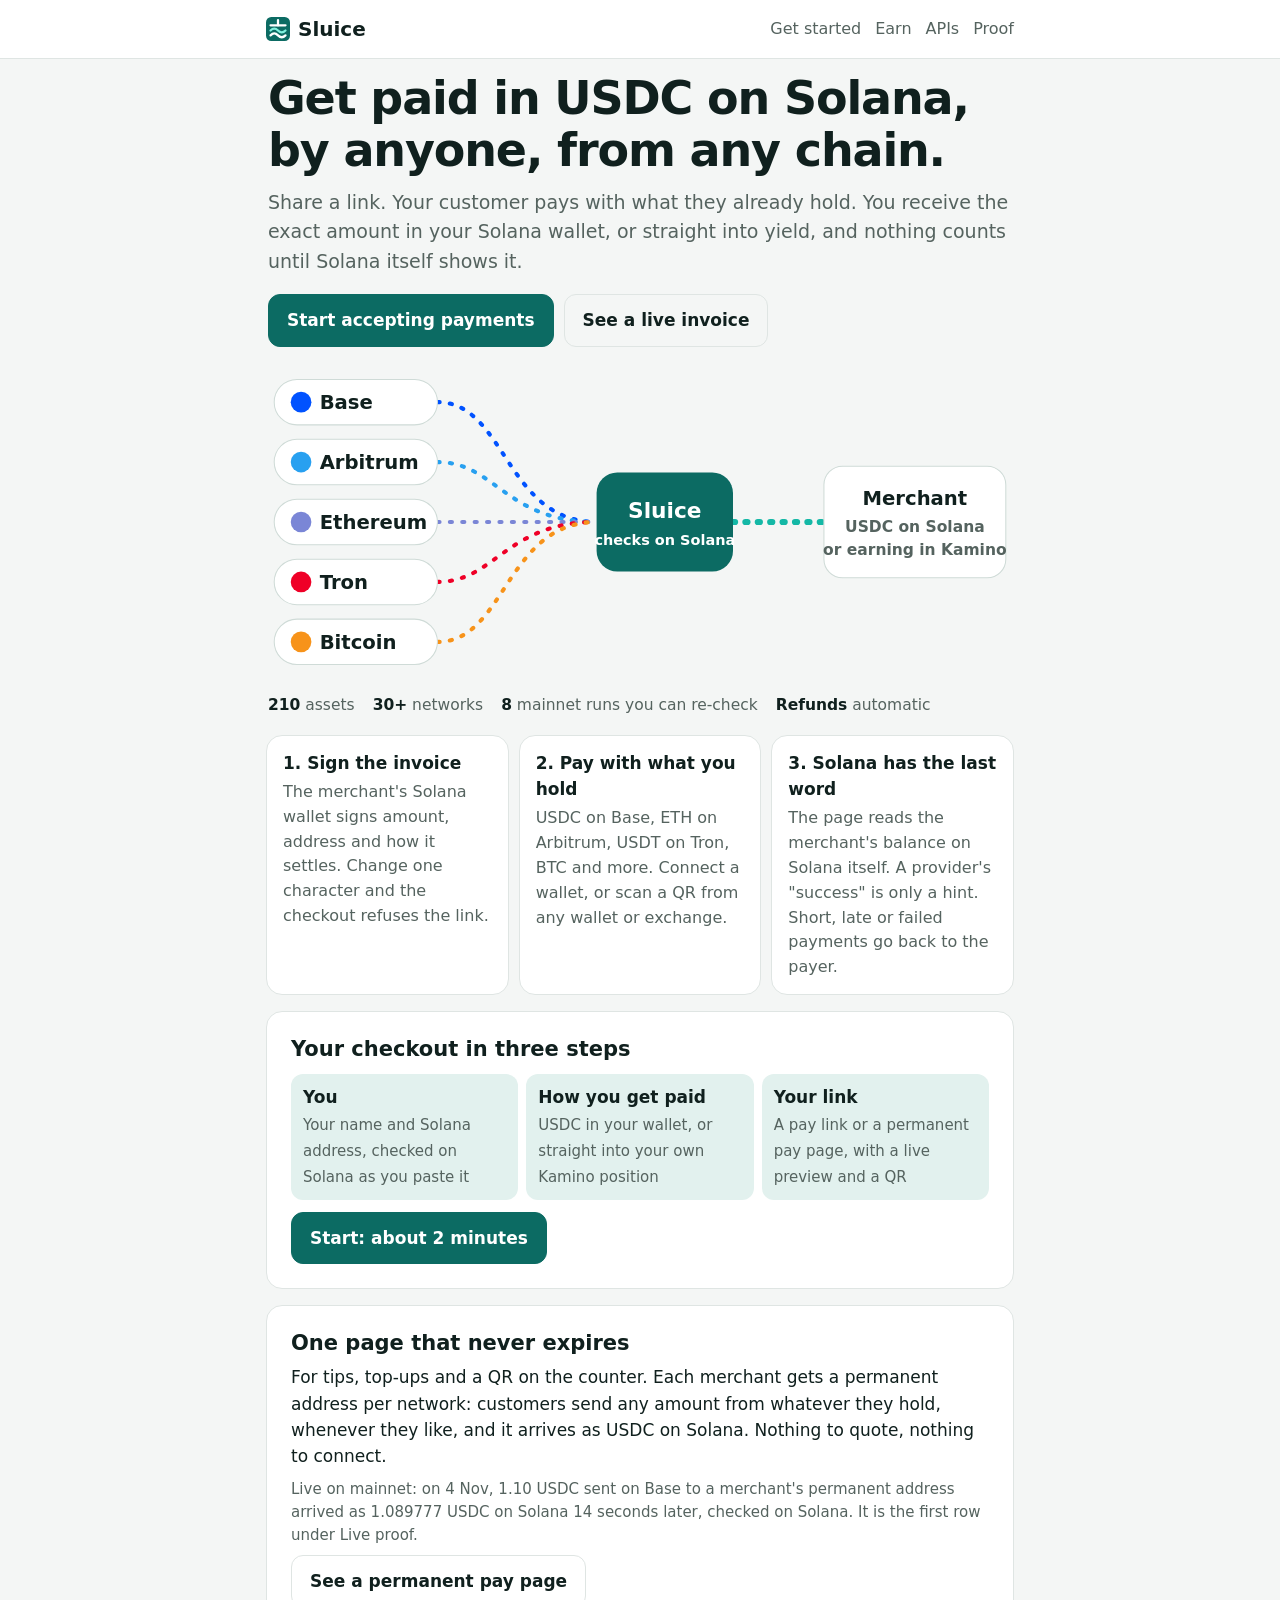
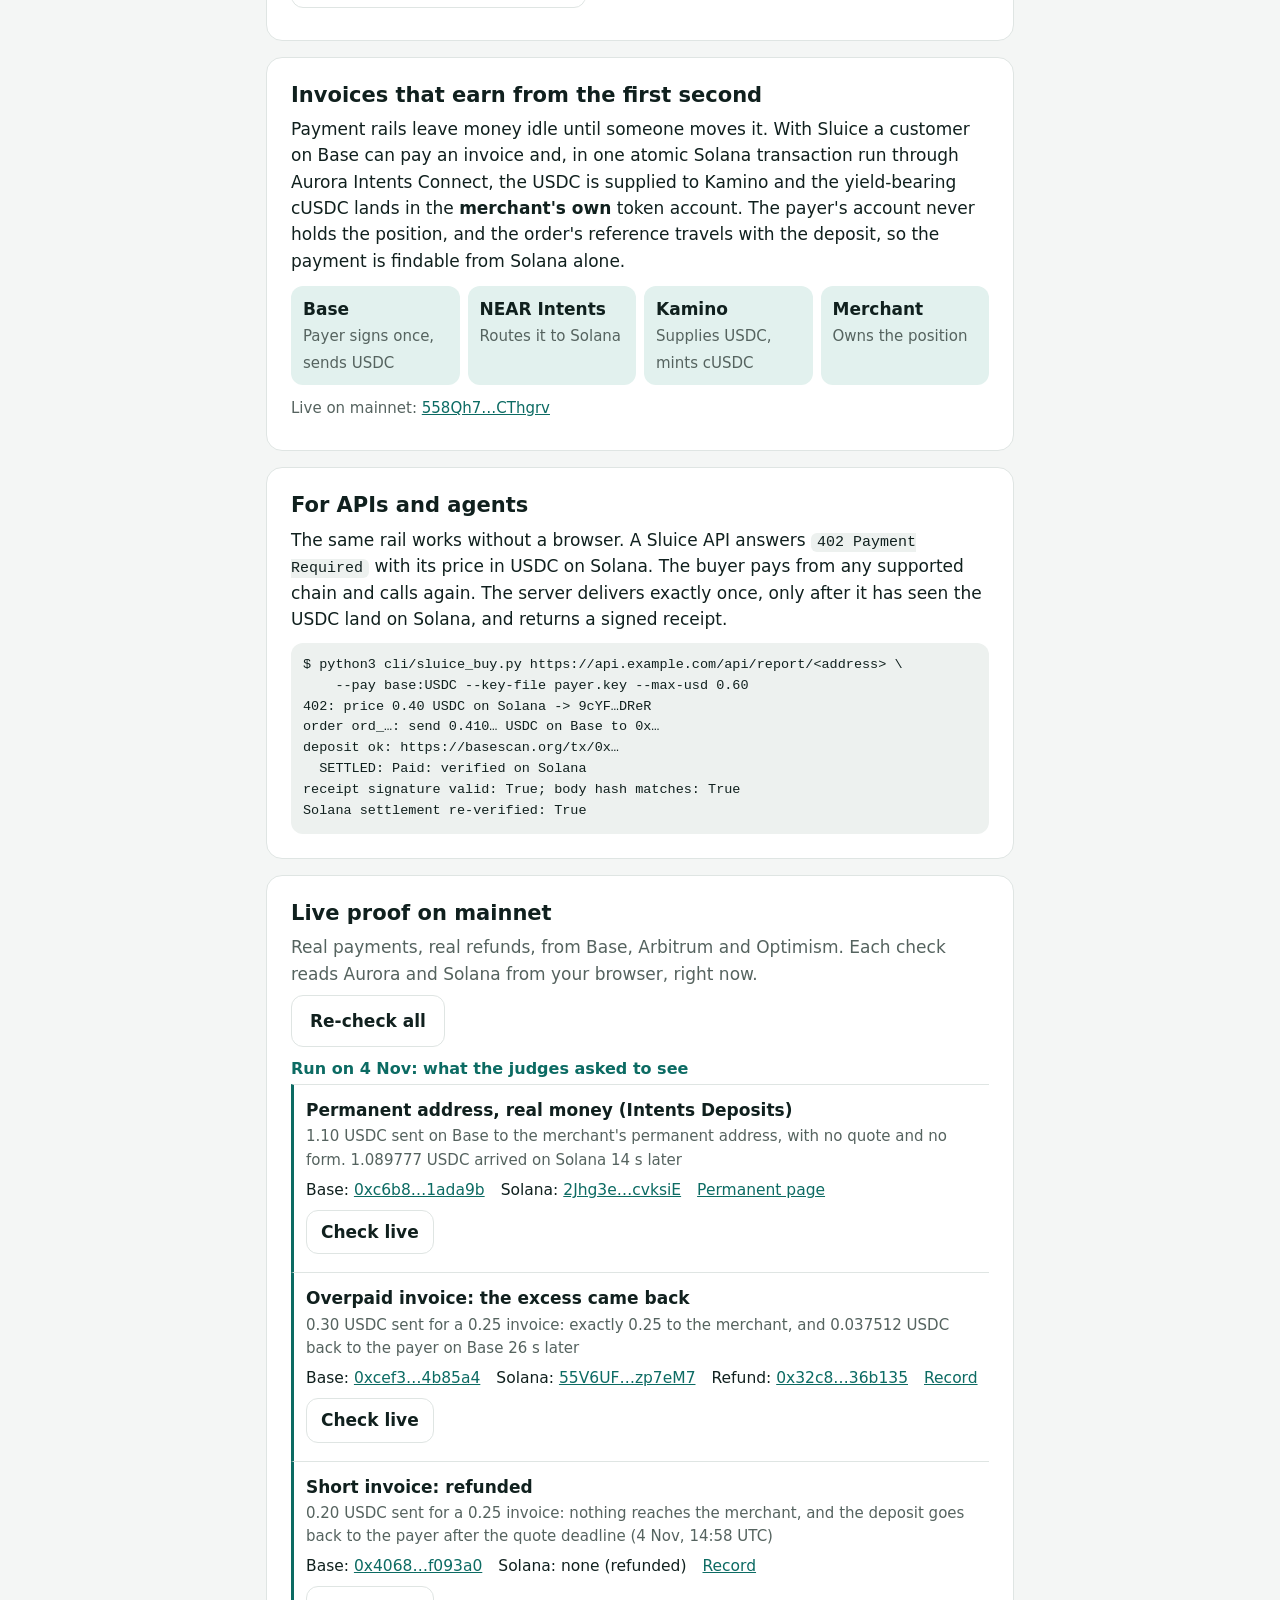
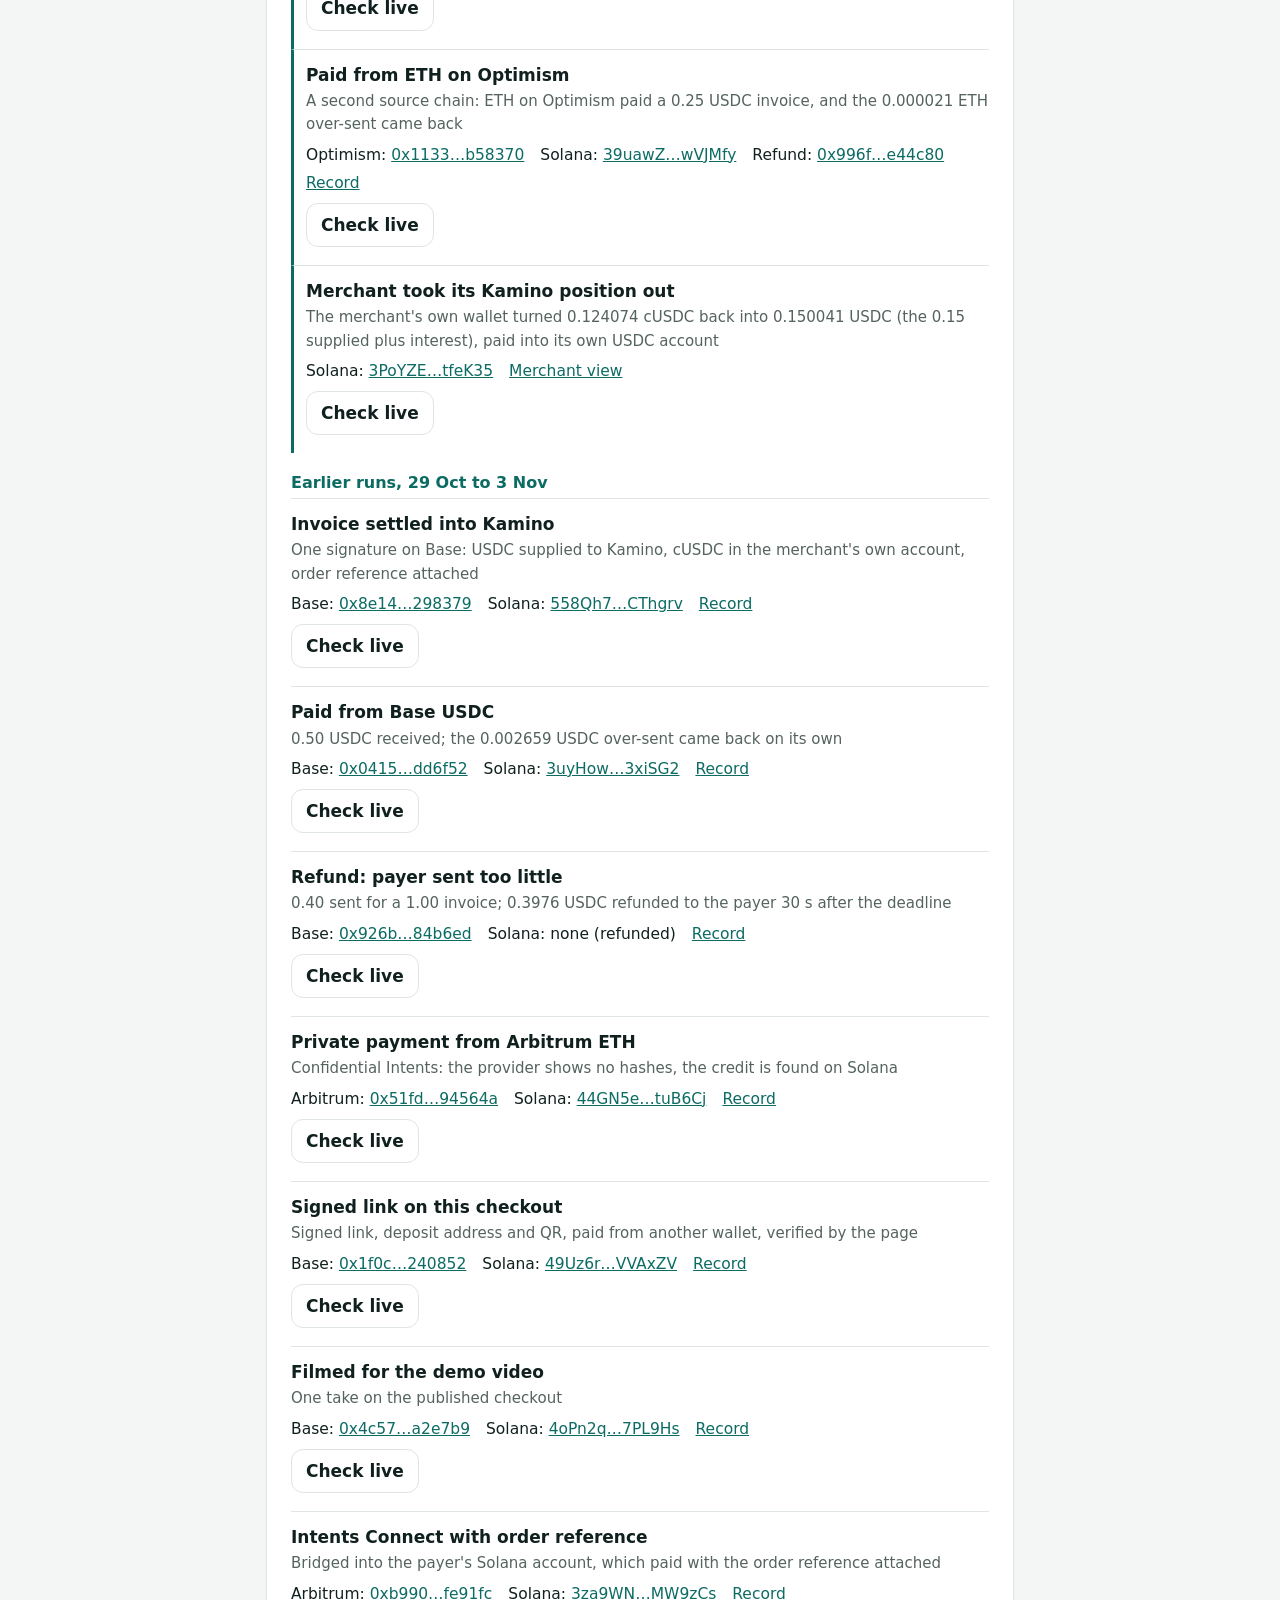
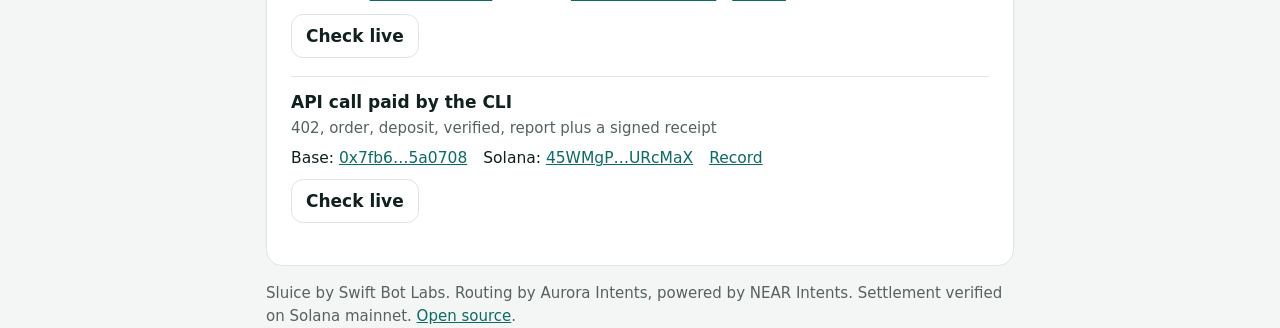
==== docs/index.html @ 204a019b "Live proofs from 4 Nov: permanent address, refunds, Optimism, redemption A real payment to a permane" ====
<!doctype html>
<html lang="en">
<head>
<meta charset="utf-8">
<meta name="viewport" content="width=device-width, initial-scale=1, viewport-fit=cover">
<meta http-equiv="Content-Security-Policy" content="default-src 'self'; script-src 'self'; style-src 'self'; img-src 'self' data:; connect-src 'self' https://intents-api.aurora.dev https://intents-connect-api.aurora.dev https://1click.chaindefuser.com https://solana-rpc.web.helium.io https://solana-mainnet.gateway.tatum.io https://solana.leorpc.com https://public.rpc.solanavibestation.com; base-uri 'none'; form-action 'none'">
<meta name="referrer" content="no-referrer">
<meta name="theme-color" content="#0c6b63">
<title>Sluice Pay</title>
<meta name="description" content="Get paid in USDC on Solana by anyone, from any chain. Settlement verified on Solana, refunds automatic, invoices can settle straight into yield.">
<link rel="icon" href="icon.svg" type="image/svg+xml">
<link rel="stylesheet" href="style.css">
</head>
<body>
<header class="top">
  <div class="wrap row">
    <a class="brand" href="./"><img src="icon.svg" alt="" width="24" height="24">Sluice</a>
    <nav id="nav" aria-label="Sections"><a href="#start">Get started</a><a href="#earn">Earn</a><a href="#agents">APIs</a><a href="#proof">Proof</a></nav>
    <a id="nav-mine" class="navmine hidden" href="#">My payments</a>
  </div>
</header>

<div id="main-banner" class="wrap"><div id="banner" class="banner hidden" role="status"></div></div>
<main class="wrap" id="main">
  <!-- PAY -->
  <section id="pay" class="card hidden" aria-live="polite">
    <div class="invoice">
      <div class="muted">You are paying</div>
      <div class="amount"><span id="inv-amount">0.00</span> <span class="unit">USDC</span></div>
      <div class="payee"><span class="muted">to</span> <b id="inv-name" class="pn hidden"></b><span id="inv-name-tag" class="nametag hidden">name not verified</span><code id="inv-to" class="addrline"></code></div>
      <div class="ref" id="inv-ref-row">Reference <code id="inv-ref"></code></div>
      <div id="inv-badge" class="badge"></div>
      <div id="inv-earn" class="earnnote hidden">This merchant earns on arrival: your payment goes straight into their Kamino USDC position on Solana.</div>
    </div>

    <div id="step-choose">
      <div id="wallet-box" class="walletbox">
        <div id="wallet-off">
          <button id="btn-wallet-connect" class="primary wide" type="button">Connect wallet</button>
          <div id="wallet-list" class="walletlist hidden" role="group" aria-label="Choose a wallet"></div>
          <p class="muted hint" id="wallet-hint">No address to copy, nothing to type. Or pick an asset below and pay from any wallet or exchange.</p>
          <div id="open-in" class="openin hidden">
            <span class="muted">On your phone? Open this checkout in your wallet:</span>
            <a id="open-mm" rel="noopener">MetaMask</a><a id="open-ph" rel="noopener">Phantom</a><a id="open-cb" rel="noopener">Coinbase</a>
          </div>
        </div>
        <div id="wallet-on" class="hidden">
          <span class="dot" aria-hidden="true"></span><span id="wallet-name"></span> <code id="wallet-addr"></code>
          <button id="btn-wallet-off" class="link" type="button">Disconnect</button>
        </div>
      </div>

      <h2>Pay with</h2>
      <p class="muted hint" id="origin-count">Loading supported assets…</p>
      <div id="origins" class="chips" role="radiogroup" aria-label="Asset to pay with"></div>
      <div id="picked" class="picked hidden"><span>Paying with <b id="picked-name"></b></span><button id="btn-change" class="link" type="button">Change</button></div>
      <button id="btn-more" class="link hidden" type="button" aria-expanded="false"></button>
      <div id="more" class="hidden">
        <label class="field"><span>Search every supported asset</span><input id="asset-search" type="search" placeholder="USDT, Tron, BNB…" autocomplete="off" spellcheck="false"></label>
        <div id="asset-results" class="results" role="radiogroup" aria-label="All supported assets"></div>
      </div>
      <div id="estimate" class="estimate muted"></div>

      <label class="field" id="refund-field">
        <span>Your refund address on <b id="refund-chain">the paying chain</b></span>
        <input id="refund" autocomplete="off" spellcheck="false" placeholder="0x…">
        <small class="muted">If anything goes wrong (too little sent, route failure, expiry) the funds come back here automatically.</small>
        <button id="btn-sol-refund" class="link hidden" type="button">Use my Phantom address</button>
      </label>
      <p id="refund-auto" class="muted hint hidden"></p>
      <label class="toggle" id="private-row"><input type="checkbox" id="confidential"> <span><b>Private payment</b> <span class="muted">· Confidential Intents hides which wallet paid. Private quotes are not public, so this page cannot cross-check them.</span></span></label>
      <div id="quote-error" class="error hidden" role="alert"></div>
      <div class="paybar">
        <button id="btn-quote" class="primary wide" type="button" disabled>Get deposit address</button>
        <p id="pay-why" class="muted hint center"></p>
      </div>
    </div>

    <!-- one-signature rail (Intents Connect) -->
    <div id="step-sign" class="hidden">
      <h2>What you are authorising</h2>
      <p class="muted hint">Decoded from the exact Solana transaction in the signature request, before your wallet opens. It is refused if it does anything else.</p>
      <ul id="sign-facts" class="facts"></ul>
      <p id="sign-state" class="state" role="status"></p>
      <div id="sign-error" class="error hidden" role="alert"></div>
    </div>

    <div id="step-deposit" class="hidden">
      <div class="depgrid">
        <div>
          <div class="kv"><span>Sending from chain</span><b id="d-chain"></b></div>
          <div class="kv"><span>Supported asset</span><span><b id="d-asset"></b> <span class="pill">1 asset supported</span></span></div>
          <div class="kv"><span>Send exactly</span><b id="d-amount" class="big"></b></div>
          <div class="kv" id="d-left-row"><span>Time left</span><b id="d-left"></b></div>
          <div class="kv stack"><span>Deposit address</span></div>
          <div class="addr"><code id="d-address"></code><button id="btn-copy" class="ghost" type="button">Copy</button></div>
          <div id="d-memo-row" class="hidden">
            <div class="kv stack"><span>Memo (required)</span></div>
            <div class="addr"><code id="d-memo"></code><button id="btn-copy-memo" class="ghost" type="button">Copy</button></div>
          </div>
        </div>
        <div class="qrbox">
          <div id="qr" role="img" aria-label="QR code for this payment"></div>
          <div class="muted hint" id="qr-caption"></div>
          <button id="btn-qr-mode" class="link" type="button"></button>
        </div>
      </div>
      <div class="req">
        <b>Transfer requirements</b>
        <p id="d-req"></p>
        <ul id="d-facts"></ul>
      </div>
      <div id="topup" class="topup hidden" role="alert"></div>
      <div class="row gap">
        <button id="btn-wallet" class="primary hidden" type="button">Pay with browser wallet</button>
        <a id="btn-open-app" class="button ghost hidden" rel="noopener">Open in wallet app</a>
        <span class="muted hint" id="wallet-note"></span>
      </div>
      <details><summary>Already sent it from another wallet? Paste the tx hash (optional, speeds up detection)</summary>
        <div class="row gap"><input id="txhash" aria-label="Transaction hash" placeholder="0x…" spellcheck="false"><button id="btn-tx" class="ghost" type="button">Submit</button></div>
      </details>
    </div>

    <ol id="timeline" class="timeline hidden">
      <li data-k="AWAIT"><span id="tl-await">Waiting for your deposit</span> <span class="t" id="countdown"></span></li>
      <li data-k="SEEN">Deposit detected on the source chain</li>
      <li data-k="ROUTE">Routing through NEAR Intents</li>
      <li data-k="SOLANA"><span id="tl-solana">Verified on Solana (merchant balance checked directly)</span></li>
    </ol>
    <div id="result" class="hidden"></div>
  </section>

  <!-- PERMANENT PAY PAGE -->
  <section id="perm" class="card hidden" aria-live="polite">
    <div class="invoice">
      <div class="muted">Pay any amount to</div>
      <div class="payee"><b id="p-name" class="pname hidden"></b><span id="p-name-tag" class="nametag hidden">name not verified</span><code id="p-to" class="addrline"></code></div>
      <div id="p-badge" class="badge warn">Confirm this address with the merchant</div>
      <p class="muted hint">It arrives as USDC on Solana. No wallet to connect, no form, and the address never expires.</p>
    </div>
    <div id="p-pick">
      <h2>What are you sending?</h2>
      <p class="muted hint" id="p-count">Loading supported assets…</p>
      <div id="p-origins" class="chips" role="radiogroup" aria-label="Asset you are sending"></div>
      <div id="p-picked" class="picked hidden"><span>Sending <b id="p-picked-name"></b></span><button id="p-change" class="link" type="button">Change</button></div>
      <button id="p-more" class="link hidden" type="button" aria-expanded="false"></button>
      <div id="p-more-box" class="hidden">
        <label class="field"><span>Search every supported asset</span><input id="p-search" type="search" placeholder="USDT, Tron, BNB…" autocomplete="off" spellcheck="false"></label>
        <div id="p-results" class="results" role="radiogroup" aria-label="All supported assets"></div>
      </div>
    </div>
    <div id="p-panel" class="hidden">
      <div class="depgrid">
        <div>
          <div class="kv"><span>Sending from chain</span><b id="p-chain"></b></div>
          <div class="kv"><span>Asset</span><span><b id="p-asset"></b> <span class="pill" id="p-pill"></span></span></div>
          <div class="kv stack"><span>Permanent deposit address</span></div>
          <div class="addr"><code id="p-address"></code><button id="p-copy" class="ghost" type="button">Copy</button></div>
          <div id="p-memo-row" class="hidden">
            <div class="kv stack"><span>Memo (required)</span></div>
            <div class="addr"><code id="p-memo"></code><button id="p-copy-memo" class="ghost" type="button">Copy</button></div>
          </div>
        </div>
        <div class="qrbox"><div id="p-qr" role="img" aria-label="QR code of the permanent deposit address"></div><div class="muted hint" id="p-qr-caption"></div></div>
      </div>
      <div class="req">
        <b>Transfer requirements</b>
        <p id="p-req"></p>
        <ul id="p-facts"></ul>
      </div>
    </div>
    <div id="p-error" class="error hidden" role="alert"></div>
    <div id="p-activity" class="hidden">
      <h2>Deposits to this address</h2>
      <div id="p-rows"></div>
      <p class="muted hint">Read live from Aurora. Delivered payments are checked on Solana.</p>
    </div>
  </section>

  <!-- RECEIPT -->
  <section id="receipt" class="card hidden" aria-live="polite">
    <div class="muted">Payment record</div>
    <h1 id="r-title">Checking…</h1>
    <p id="r-sub" class="muted"></p>
    <dl id="r-rows" class="rows"></dl>
    <div class="row gap">
      <button id="r-copy" class="ghost" type="button">Copy support details</button>
      <button id="r-share" class="ghost" type="button">Copy this link</button>
    </div>
    <p class="muted hint">Read live from Aurora Intents and from Solana in your browser. Nothing here comes from a Sluice server.</p>
  </section>

  <!-- MERCHANT -->
  <section id="merchant" class="hidden" aria-live="polite">
    <div class="card mhead">
      <div class="muted">Merchant view</div>
      <h1 id="m-title"></h1>
      <div class="addr"><code id="m-addr"></code><button id="m-copy" class="ghost" type="button">Copy</button></div>
      <div class="row gap mlinks">
        <a id="m-new" class="button primary" href="#start">New pay link</a>
        <a id="m-perm" class="button ghost">Permanent pay page</a>
        <a id="m-sol" class="button ghost" target="_blank" rel="noopener">Solscan</a>
      </div>
      <p class="muted hint">Read live from Solana and Aurora in your browser. No login and no database: anyone with this address sees the same numbers.</p>
    </div>
    <div class="tabs" role="tablist" aria-label="Merchant sections">
      <button type="button" role="tab" id="mt-overview" aria-controls="mp-overview" aria-selected="true">Overview</button>
      <button type="button" role="tab" id="mt-payments" aria-controls="mp-payments" aria-selected="false" tabindex="-1">Payments</button>
      <button type="button" role="tab" id="mt-earn" aria-controls="mp-earn" aria-selected="false" tabindex="-1">Earn</button>
    </div>
    <div id="mp-overview" class="card" role="tabpanel" aria-labelledby="mt-overview">
      <div id="m-welcome" class="welcome hidden">
        <div class="row between"><b id="m-welcome-title">Getting started</b><button id="m-welcome-x" class="link" type="button">Hide</button></div>
        <ol id="m-checklist" class="checklist"></ol>
      </div>
      <div class="stats stats3">
        <div class="stat"><span class="muted">USDC in wallet</span><b id="m-usdc">…</b><small class="muted">on Solana, now</small></div>
        <div class="stat"><span class="muted">In Kamino</span><b id="m-earn">…</b><small class="muted" id="m-earn-sub">cUSDC position</small></div>
        <div class="stat"><span class="muted">Received, 14 days</span><b id="m-14">…</b><small class="muted" id="m-14-sub">verified on Solana</small></div>
      </div>
      <p id="m-partial" class="badge warn" role="status"></p>
      <h2>USDC received per day</h2>
      <p class="muted hint">Last 14 days, your local time. Only credits read from Solana count. Hover or tap a day.</p>
      <div id="m-chart" class="chart" role="group" aria-label="USDC received per day, last 14 days"></div>
      <div class="row between"><h2>Latest payments</h2><button id="m-all" class="link" type="button">All payments</button></div>
      <div id="m-latest" class="ledger"><p class="muted">Reading Solana…</p></div>
    </div>
    <div id="mp-payments" class="card hidden" role="tabpanel" aria-labelledby="mt-payments">
      <h2>Payments received</h2>
      <p class="muted hint" id="m-scan-note">Every amount is read from Solana. Where this checkout routed a payment, Aurora adds what the customer paid with and a record you can share.</p>
      <div id="m-rows" class="ledger"><p class="muted">Reading Solana…</p></div>
    </div>
    <div id="mp-earn" class="card hidden" role="tabpanel" aria-labelledby="mt-earn">
      <h2>Your Kamino position</h2>
      <div class="stats">
        <div class="stat"><span class="muted">cUSDC held</span><b id="m-shares">…</b><small class="muted">in your own token account</small></div>
        <div class="stat"><span class="muted">Worth at least</span><b id="m-worth">…</b><small class="muted" id="m-worth-sub">USDC</small></div>
      </div>
      <p class="muted hint">cUSDC is Kamino's receipt for USDC supplied to its main-market reserve. Its USDC value only grows as borrowers pay interest, so the rate of your newest deposit gives a floor for today's value.</p>
      <h2>Deposits into Kamino</h2>
      <div id="m-earn-rows" class="ledger"><p class="muted">Reading Solana…</p></div>
      <h2>Getting it back</h2>
      <p>Your wallet owns the cUSDC, so only you can redeem it. <code>python3 cli/redeem_earn.py --owner &lt;your address&gt;</code> simulates the withdrawal on mainnet; with <code>--key-file</code> and <code>--send</code> it turns cUSDC back into USDC plus interest, in your own USDC account.</p>
      <div id="m-out-rows" class="ledger"><p class="muted">Reading Solana…</p></div>
      <p class="muted hint">Kamino is a third-party protocol: smart-contract and liquidity risk apply until you redeem.</p>
    </div>
  </section>

  <!-- FIRST RUN: three steps to a working checkout -->
  <section id="setup" class="hidden" aria-live="polite">
    <div class="onb-top">
      <div class="onb-progress" aria-hidden="true"><span></span><span></span><span></span></div>
      <p class="onb-step" id="o-step">Step 1 of 3 · You</p>
    </div>
    <div class="onb-grid">
      <div class="card onb-form">
        <div id="o-s1" class="onb-pane">
          <p class="eyebrow">Set up · about 2 minutes</p>
          <h1>Let's get you paid</h1>
          <p class="lead">Three short steps: who you are, how you want the money, and your link. No account and no sign-up. Nothing is kept on a server.</p>
          <ul class="need">
            <li>Your shop or display name</li>
            <li>Your Solana wallet address, where the USDC lands</li>
          </ul>
          <label class="field"><span>Your name</span><input id="o-name" maxlength="40" autocomplete="organization" spellcheck="false" placeholder="e.g. Café Lumière"><small class="muted">As your customers know you. It is shown on your checkout.</small></label>
          <div class="field">
            <div class="fieldhead"><label for="o-to">Your Solana wallet address</label><button id="o-paste" class="ghost small" type="button">Paste</button></div>
            <input id="o-to" autocomplete="off" spellcheck="false" autocapitalize="off" placeholder="32 to 44 letters and numbers">
            <p id="o-to-check" class="check" role="status"></p>
            <label class="toggle hidden" id="o-confirm-row"><input type="checkbox" id="o-confirm"> <span>This saved address is my own wallet. <span class="muted">It was filled in from this device: check every character before you continue.</span></span></label>
            <button id="o-phantom" class="link hidden" type="button">Use my Phantom address</button>
          </div>
          <details id="o-help" class="help">
            <summary>Where do I find my Solana address?</summary>
            <div class="seg" role="tablist" aria-label="Wallet">
              <button type="button" role="tab" aria-selected="true" data-w="phantom">Phantom</button>
              <button type="button" role="tab" aria-selected="false" data-w="solflare">Solflare</button>
              <button type="button" role="tab" aria-selected="false" data-w="exchange">An exchange</button>
            </div>
            <ol class="howto" data-w="phantom"><li>Open Phantom and tap <b>Receive</b>.</li><li>Find <b>Solana</b> in the list and tap <b>Copy</b>.</li><li>Come back and tap <b>Paste</b>.</li></ol>
            <ol class="howto hidden" data-w="solflare"><li>Open Solflare and tap your wallet name at the top.</li><li>Tap <b>Copy address</b>.</li><li>Come back and tap <b>Paste</b>.</li></ol>
            <div class="howto hidden" data-w="exchange"><p>Use a wallet you control instead. Exchange deposit addresses can change or need a memo, and settling into Kamino needs your own wallet. Phantom and Solflare are free and take a few minutes to set up.</p></div>
          </details>
          <div class="never"><b>Never paste these</b>
            <ul><li>Your recovery phrase (12 or 24 words) or a private key. Sluice never asks for them.</li><li>An Ethereum-style address that starts with 0x.</li><li>A token's own address, like USDC's. It has to be your wallet.</li></ul>
          </div>
        </div>

        <div id="o-s2" class="onb-pane hidden">
          <p class="eyebrow">Step 2 · how you get paid</p>
          <h1>Where should the money go?</h1>
          <p class="lead">Either way your customers pay with what they hold, on any chain, and you receive USDC on Solana.</p>
          <div class="opts" role="radiogroup" aria-label="How payments settle">
            <label class="opt"><input type="radio" name="o-settle" value="usdc" checked><span><b>USDC in my wallet</b><span class="muted">Every payment lands as USDC in <span id="o-s2-to"></span>. Works with every way of paying.</span></span></label>
            <label class="opt"><input type="radio" name="o-settle" value="earn"><span><b>Put it to work in Kamino</b><span class="muted">Each payment is supplied to Kamino's USDC reserve in the same Solana transaction. The interest-bearing cUSDC goes to your own wallet; nobody else holds it.</span></span></label>
          </div>
          <ul id="o-earn-facts" class="facts hidden">
            <li>Customers who pay with a connected EVM wallet settle into Kamino. Paying by address or QR settles as plain USDC: you are paid either way.</li>
            <li id="o-earn-proof">Live on mainnet: </li>
            <li>You can redeem cUSDC for USDC plus interest at any time with <code>cli/redeem_earn.py</code>.</li>
            <li>Kamino is a third-party protocol: smart-contract and liquidity risk until you redeem.</li>
          </ul>
        </div>

        <div id="o-s3" class="onb-pane hidden">
          <p class="eyebrow">Step 3 · your link</p>
          <h1>What do you want to share?</h1>
          <div class="opts two" role="radiogroup" aria-label="Kind of link">
            <label class="opt"><input type="radio" name="o-kind" value="fixed" checked><span><b>A pay link</b><span class="muted">A fixed amount, refunds automatic. For invoices and orders.</span></span></label>
            <label class="opt"><input type="radio" name="o-kind" value="perm"><span><b>A pay page</b><span class="muted">Any amount, any time, never expires. For tips and a QR on the counter.</span></span></label>
          </div>
          <div id="o-fixed">
            <div class="row gap">
              <label class="field grow"><span>Amount (USDC)</span><input id="o-amt" inputmode="decimal" autocomplete="off" placeholder="25.00"></label>
              <label class="field grow"><span>Reference <small class="muted">optional</small></span><input id="o-ref" maxlength="40" autocomplete="off" spellcheck="false" placeholder="invoice-1042"></label>
            </div>
            <p class="muted hint" id="o-sign-note"></p>
          </div>
          <div id="o-perm" class="hidden">
            <p class="muted hint">One permanent address per network, read live from Aurora when your customer picks what they pay with. Deposits have a $1 minimum ($2 on Tron), settle as plain USDC and are retried rather than refunded, so use a pay link for fixed prices.</p>
          </div>
        </div>

        <div id="o-done" class="onb-pane hidden">
          <p class="eyebrow">Done</p>
          <h1>Save your link</h1>
          <p class="lead">This link is your checkout. Sluice keeps no copy on any server, so copy it or save the QR now.</p>
          <div class="addr"><code id="o-link"></code><button id="o-copy" class="ghost" type="button">Copy</button></div>
          <p class="muted hint" id="o-link-note"></p>
          <div class="row gap">
            <a id="o-open" class="button primary" target="_blank" rel="noopener">Open it</a>
            <button id="o-share" class="ghost hidden" type="button">Share</button>
            <a id="o-qr-dl" class="button ghost" download="sluice-link.png">Save QR</a>
          </div>
          <div class="qrbox donebox"><div id="o-qr" role="img" aria-label="QR code of your link"></div><p class="muted hint" id="o-qr-cap"></p></div>
          <h2>Next</h2>
          <ol id="o-checklist" class="checklist"></ol>
          <div class="row gap">
            <a id="o-merchant" class="button ghost">Open my merchant view</a>
            <button id="o-again" class="link" type="button">Make another link</button>
          </div>
          <p class="hint"><button id="o-forget" class="link" type="button">Forget my details on this device</button></p>
        </div>
        <div id="o-error" class="error hidden" role="alert"></div>
      </div>

      <aside class="onb-preview" aria-label="What your customer sees">
        <div class="prevhead"><span class="eyebrow">What your customer sees</span><span class="pill">Preview</span></div>
        <div class="phone">
          <div class="phone-bar"><span id="pv-url"></span></div>
          <div class="phone-body">
            <div class="muted" id="pv-lead">You are paying</div>
            <div class="amount" id="pv-amount-row"><span id="pv-amt">0.00</span> <span class="unit">USDC</span></div>
            <div class="payee"><span class="muted" id="pv-to-word">to</span> <b id="pv-name" class="pn"></b><span class="nametag">name not verified</span><code id="pv-to" class="addrline"></code></div>
            <div id="pv-badge" class="badge"></div>
            <div id="pv-earn" class="earnnote hidden">This merchant earns on arrival: your payment goes straight into their Kamino USDC position on Solana.</div>
            <div class="pv-fake" aria-hidden="true">Connect wallet</div>
            <div class="pv-h">Pay with</div>
            <div class="chips pv-chips" id="pv-chips" aria-hidden="true"></div>
            <p class="muted hint" id="pv-count"></p>
          </div>
        </div>
        <p class="muted hint" id="pv-foot">Built from what you type. Nothing leaves this page until you create the link.</p>
      </aside>

      <div class="onb-bar">
        <button id="o-back" class="ghost" type="button">Back</button>
        <button id="o-next" class="primary" type="button">Next</button>
        <p id="o-why" class="muted hint"></p>
      </div>
    </div>
  </section>

  <!-- HOME -->
  <div id="home">
    <section class="hero">
      <h1>Get paid in USDC on Solana, by anyone, from any chain.</h1>
      <p class="lead">Share a link. Your customer pays with what they already hold. You receive the exact amount in your Solana wallet, or straight into yield, and nothing counts until Solana itself shows it.</p>
      <div class="row gap">
        <a class="button primary" href="#start">Start accepting payments</a>
        <a id="btn-demo" class="button ghost" href="#">See a live invoice</a>
      </div>
      <img class="heroart" src="hero.svg" alt="Payments from Base, Arbitrum, Ethereum, Tron and Bitcoin flow through Sluice into the merchant's USDC on Solana, or into Kamino." width="720" height="300">
      <ul class="heroline"><li><b id="stat-assets">210</b> assets</li><li><b id="stat-nets">30+</b> networks</li><li><b>8</b> mainnet runs you can re-check</li><li><b>Refunds</b> automatic</li></ul>
    </section>

    <section class="steps3" aria-label="How it works">
      <div><b>1. Sign the invoice</b><p>The merchant's Solana wallet signs amount, address and how it settles. Change one character and the checkout refuses the link.</p></div>
      <div><b>2. Pay with what you hold</b><p>USDC on Base, ETH on Arbitrum, USDT on Tron, BTC and more. Connect a wallet, or scan a QR from any wallet or exchange.</p></div>
      <div><b>3. Solana has the last word</b><p>The page reads the merchant's balance on Solana itself. A provider's "success" is only a hint. Short, late or failed payments go back to the payer.</p></div>
    </section>

    <section id="create" class="card">
      <h2>Your checkout in three steps</h2>
      <ol class="flow three">
        <li><b>You</b><span>Your name and Solana address, checked on Solana as you paste it</span></li>
        <li><b>How you get paid</b><span>USDC in your wallet, or straight into your own Kamino position</span></li>
        <li><b>Your link</b><span>A pay link or a permanent pay page, with a live preview and a QR</span></li>
      </ol>
      <div class="row gap"><a class="button primary" href="#start">Start: about 2 minutes</a></div>
      <div id="c-back" class="welcomeback hidden">
        <p><b id="c-back-name"></b>, welcome back.</p>
        <div class="row gap"><a id="c-back-m" class="button ghost">My merchant view</a><a class="button ghost" href="#start">New link</a></div>
        <ul id="c-back-links" class="mylinks"></ul>
      </div>
    </section>

    <section id="always" class="card">
      <h2>One page that never expires</h2>
      <p>For tips, top-ups and a QR on the counter. Each merchant gets a permanent address per network: customers send any amount from whatever they hold, whenever they like, and it arrives as USDC on Solana. Nothing to quote, nothing to connect.</p>
      <p class="muted hint">Live on mainnet: on 4 Nov, 1.10 USDC sent on Base to a merchant's permanent address arrived as 1.089777 USDC on Solana 14 seconds later, checked on Solana. It is the first row under Live proof.</p>
      <p><a id="btn-demo-perm" class="button ghost" href="#">See a permanent pay page</a></p>
    </section>

    <section id="earn" class="card">
      <h2>Invoices that earn from the first second</h2>
      <p>Payment rails leave money idle until someone moves it. With Sluice a customer on Base can pay an invoice and, in one atomic Solana transaction run through Aurora Intents Connect, the USDC is supplied to Kamino and the yield-bearing cUSDC lands in the <b>merchant's own</b> token account. The payer's account never holds the position, and the order's reference travels with the deposit, so the payment is findable from Solana alone.</p>
      <ol class="flow">
        <li><b>Base</b><span>Payer signs once, sends USDC</span></li>
        <li><b>NEAR Intents</b><span>Routes it to Solana</span></li>
        <li><b>Kamino</b><span>Supplies USDC, mints cUSDC</span></li>
        <li><b>Merchant</b><span>Owns the position</span></li>
      </ol>
      <p class="muted hint" id="earn-proof"></p>
    </section>

    <section id="agents" class="card">
      <h2>For APIs and agents</h2>
      <p>The same rail works without a browser. A Sluice API answers <code>402 Payment Required</code> with its price in USDC on Solana. The buyer pays from any supported chain and calls again. The server delivers exactly once, only after it has seen the USDC land on Solana, and returns a signed receipt.</p>
<pre><code>$ python3 cli/sluice_buy.py https://api.example.com/api/report/&lt;address&gt; \
    --pay base:USDC --key-file payer.key --max-usd 0.60
402: price 0.40 USDC on Solana -&gt; 9cYF…DReR
order ord_…: send 0.410… USDC on Base to 0x…
deposit ok: https://basescan.org/tx/0x…
  SETTLED: Paid: verified on Solana
receipt signature valid: True; body hash matches: True
Solana settlement re-verified: True</code></pre>
    </section>

    <section id="proof" class="card">
      <h2>Live proof on mainnet</h2>
      <p class="muted">Real payments, real refunds, from Base, Arbitrum and Optimism. Each check reads Aurora and Solana from your browser, right now.</p>
      <button id="btn-check-all" class="ghost" type="button">Re-check all</button>
      <div id="proof-table"></div>
    </section>
  </div>
</main>
<footer class="wrap muted">Sluice by Swift Bot Labs. Routing by Aurora Intents, powered by NEAR Intents. Settlement verified on Solana mainnet. <a href="https://github.com/swiftbotlabs/sluice-pay">Open source</a>.</footer>
<script src="qrcode.min.js"></script>
<script src="core.js"></script>
<script src="app.js"></script>
</body>
</html>
---- docs/style.css ----
:root {
  --bg: #f4f6f5; --card: #ffffff; --ink: #10201e; --muted: #55635f; --line: #dfe5e3;
  --accent: #0c6b63; --accent-ink: #ffffff; --accent-soft: #e2f1ee; --good: #0f7a3f; --good-bg: #e4f4ea;
  --warn: #7f5200; --warn-bg: #fff3d2; --bad: #b02a1c; --bad-bg: #fdecea; --code: #edf1ef; --radius: 16px; --chart: #008a7a;
  color-scheme: light;
}
@media (prefers-color-scheme: dark) {
  :root:not([data-theme="light"]) {
    --bg: #0b1211; --card: #131c1a; --ink: #e8efed; --muted: #a0afab; --line: #26332f;
    --accent: #3fd0bd; --accent-ink: #06201c; --accent-soft: #123430; --good: #5ad98f; --good-bg: #12301f;
    --warn: #f2c14e; --warn-bg: #33290f; --bad: #ff8a80; --bad-bg: #3a1714; --code: #1c2825; --chart: #1fa898; color-scheme: dark;
  }
}
:root[data-theme="dark"] {
  --bg: #0b1211; --card: #131c1a; --ink: #e8efed; --muted: #a0afab; --line: #26332f;
  --accent: #3fd0bd; --accent-ink: #06201c; --accent-soft: #123430; --good: #5ad98f; --good-bg: #12301f;
  --warn: #f2c14e; --warn-bg: #33290f; --bad: #ff8a80; --bad-bg: #3a1714; --code: #1c2825; --chart: #1fa898; color-scheme: dark;
}
* { box-sizing: border-box; }
html { -webkit-text-size-adjust: 100%; }
html, body { margin: 0; background: var(--bg); color: var(--ink); }
body { font: 17px/1.55 system-ui, -apple-system, "Segoe UI", Roboto, sans-serif; overflow-wrap: anywhere; }
.wrap { max-width: 780px; margin: 0 auto; padding: 0 16px; }
.hidden { display: none !important; }
.muted { color: var(--muted); }
.hint { font-size: 15px; margin: 6px 0; }
.row { display: flex; align-items: center; flex-wrap: wrap; }
.gap { gap: 10px; }
.grow { flex: 1 1 180px; }

/* header */
.top { border-bottom: 1px solid var(--line); background: var(--card); }
.top .row { justify-content: space-between; min-height: 58px; gap: 4px 12px; padding-top: 6px; padding-bottom: 6px; }
.brand { font-weight: 750; font-size: 20px; display: flex; align-items: center; gap: 8px; color: var(--ink); text-decoration: none; }
nav { display: flex; gap: 2px 14px; flex-wrap: wrap; }
nav a { color: var(--muted); text-decoration: none; font-size: 16px; padding: 6px 0; }
nav a:hover { color: var(--ink); }

/* type */
main { padding: 18px 0 8px; }
h1 { font-size: 34px; line-height: 1.12; margin: 0 0 12px; letter-spacing: -0.025em; font-weight: 800; }
h2 { font-size: 21px; line-height: 1.25; margin: 14px 0 6px; }
.card h2:first-child { margin-top: 0; }
h3 { font-size: 20px; margin: 0 0 6px; }
p { margin: 8px 0; }
a { color: var(--accent); }
code { background: var(--code); border-radius: 6px; padding: 1px 6px; font: 15px/1.45 ui-monospace, SFMono-Regular, Menlo, Consolas, monospace; }
pre { background: var(--code); border-radius: 12px; padding: 12px; overflow-x: auto; font-size: 13.5px; margin: 10px 0 0; }
pre code { background: none; padding: 0; font-size: inherit; overflow-wrap: normal; white-space: pre; }

/* hero */
.hero { padding: 14px 2px 18px; }
.lead { color: var(--muted); font-size: 19px; margin: 0 0 18px; }
.heroart { display: block; width: 100%; height: auto; margin: 20px 0 4px; }
.heroline { list-style: none; display: flex; flex-wrap: wrap; gap: 6px 18px; padding: 0; margin: 16px 0 0; color: var(--muted); font-size: 15.5px; }
.heroline b { color: var(--ink); }
.steps3 { display: grid; gap: 10px; margin: 0 0 16px; }
.steps3 > div { background: var(--card); border: 1px solid var(--line); border-radius: var(--radius); padding: 14px 16px; }
.steps3 p { margin: 4px 0 0; color: var(--muted); font-size: 16px; }
@media (min-width: 720px) { .steps3 { grid-template-columns: repeat(3, 1fr); } h1 { font-size: 46px; } }

/* cards */
.card { scroll-margin-top: 16px; background: var(--card); border: 1px solid var(--line); border-radius: var(--radius); padding: 18px 16px; margin: 0 0 16px; }
@media (min-width: 600px) { .card { padding: 24px; } }
.banner { background: var(--warn-bg); color: var(--warn); border-radius: 12px; padding: 12px 14px; margin: 0 0 14px; font-weight: 600; }

/* invoice */
.invoice { border-bottom: 1px solid var(--line); padding-bottom: 14px; margin-bottom: 14px; }
.amount { font-size: 44px; line-height: 1.15; font-weight: 780; letter-spacing: -0.02em; }
.amount .unit { font-size: 20px; font-weight: 600; color: var(--muted); letter-spacing: 0; }
.to, .ref { color: var(--muted); font-size: 16px; margin-top: 4px; }
.badge { display: inline-block; margin-top: 10px; padding: 7px 12px; border-radius: 12px; font-size: 15px; font-weight: 600; line-height: 1.35; }
.badge:empty { display: none; }
.badge.good { background: var(--good-bg); color: var(--good); }
.badge.warn { background: var(--warn-bg); color: var(--warn); }
.badge.bad { background: var(--bad-bg); color: var(--bad); }
.earnnote { margin-top: 10px; padding: 10px 12px; border-radius: 12px; background: var(--accent-soft); font-size: 15.5px; }

/* wallet */
.walletbox { margin: 0 0 12px; }
.walletlist { display: grid; gap: 8px; margin-top: 8px; }
#wallet-on { display: flex; align-items: center; gap: 8px; flex-wrap: wrap; padding: 10px 12px; border-radius: 12px; background: var(--accent-soft); font-weight: 600; }
.dot { width: 10px; height: 10px; border-radius: 50%; background: var(--good); display: inline-block; }
.openin { display: flex; flex-wrap: wrap; gap: 4px 14px; font-size: 15.5px; margin-top: 8px; }
.openin .muted { flex-basis: 100%; }
.openin a { padding: 6px 0; font-weight: 600; }

/* assets */
.chips { display: grid; grid-template-columns: repeat(2, minmax(0, 1fr)); gap: 8px; margin: 8px 0 10px; }
@media (min-width: 600px) { .chips { grid-template-columns: repeat(3, minmax(0, 1fr)); } }
.chip { border: 1px solid var(--line); background: var(--bg); color: var(--ink); border-radius: 12px; padding: 9px 12px; min-height: 58px; font-size: 16px; line-height: 1.25; text-align: left; cursor: pointer; }
.chip b { display: block; font-weight: 700; }
.chip span { color: var(--muted); font-size: 14.5px; }
.chip[aria-checked="true"] { border-color: var(--accent); box-shadow: inset 0 0 0 2px var(--accent); background: var(--accent-soft); }
.results { display: grid; grid-template-columns: repeat(2, minmax(0, 1fr)); gap: 8px; max-height: 320px; overflow-y: auto; padding: 2px; }
@media (min-width: 600px) { .results { grid-template-columns: repeat(3, minmax(0, 1fr)); } }
.estimate { min-height: 24px; margin: 8px 0; font-size: 16px; }

/* forms */
.field { display: flex; flex-direction: column; gap: 4px; margin: 10px 0; }
.field > span { font-size: 16px; font-weight: 600; }
.field small { font-size: 14.5px; }
input { font: inherit; padding: 12px; border-radius: 12px; border: 1px solid var(--line); background: var(--bg); color: var(--ink); width: 100%; min-width: 0; }
input:focus-visible, button:focus-visible, a:focus-visible, summary:focus-visible { outline: 3px solid var(--accent); outline-offset: 2px; }
.toggle { display: flex; gap: 10px; align-items: flex-start; font-size: 16px; margin: 10px 0 14px; }
.toggle input, .radio input { width: 20px; height: 20px; margin: 3px 0 0; flex: none; accent-color: var(--accent); }
.settle { border: 1px solid var(--line); border-radius: 12px; padding: 8px 12px 10px; margin: 10px 0 14px; min-width: 0; }
.settle legend { font-weight: 600; font-size: 16px; padding: 0 6px; }
.radio { display: flex; gap: 10px; align-items: flex-start; padding: 6px 0; font-size: 16px; }
button, .button { font: inherit; font-weight: 650; border-radius: 12px; padding: 12px 18px; min-height: 48px; cursor: pointer; border: 1px solid var(--line); text-decoration: none; display: inline-flex; align-items: center; justify-content: center; text-align: center; }
.chip { display: flex; flex-direction: column; align-items: flex-start; justify-content: center; font-weight: 400; }
button.primary, .button.primary { background: var(--accent); color: var(--accent-ink); border-color: var(--accent); }
button.primary:disabled { opacity: .5; cursor: not-allowed; }
button.ghost, .button.ghost { background: transparent; color: var(--ink); }
button.ghost:disabled { opacity: .55; cursor: not-allowed; }
button.link { background: none; border: 0; padding: 6px 0; min-height: 36px; color: var(--accent); font-weight: 600; text-decoration: underline; justify-content: flex-start; }
.wide { width: 100%; }
.error { background: var(--bad-bg); color: var(--bad); padding: 12px 14px; border-radius: 12px; margin-top: 10px; font-size: 16px; }

/* deposit */
.depgrid { display: grid; grid-template-columns: 1fr; gap: 14px; }
@media (min-width: 640px) { .depgrid { grid-template-columns: 1fr 240px; align-items: start; } }
.kv { display: flex; justify-content: space-between; gap: 4px 12px; padding: 8px 0; border-bottom: 1px dashed var(--line); font-size: 16px; flex-wrap: wrap; }
.kv.stack { border-bottom: 0; padding-bottom: 0; }
.kv > span:first-child { color: var(--muted); }
.big { font-size: 22px; line-height: 1.25; }
.pill { font-size: 14px; background: var(--code); border-radius: 999px; padding: 2px 9px; color: var(--muted); white-space: nowrap; }
.addr { display: flex; gap: 8px; align-items: stretch; margin: 6px 0; }
.addr code { flex: 1; padding: 11px; font-size: 16px; min-width: 0; }
.qrbox { text-align: center; }
.qrbox img { background: #fff; padding: 8px; border-radius: 12px; width: 232px; height: 232px; max-width: 100%; image-rendering: pixelated; }
.req { background: var(--warn-bg); border-radius: 12px; padding: 12px 14px; margin: 14px 0; font-size: 16px; }
.req p { margin: 4px 0 6px; }
.req ul { margin: 0; padding-left: 20px; }
.topup { background: var(--bad-bg); color: var(--bad); border-radius: 12px; padding: 12px 14px; margin: 14px 0; font-weight: 600; }
details { margin-top: 12px; font-size: 15.5px; }
summary { cursor: pointer; padding: 6px 0; }
details .row { margin-top: 8px; }
details input { flex: 1 1 200px; }

/* authorise */
.facts { margin: 8px 0; padding: 0; list-style: none; }
.facts li { padding: 9px 0 9px 28px; border-bottom: 1px dashed var(--line); position: relative; font-size: 16px; }
.facts li::before { content: "✓"; position: absolute; left: 4px; color: var(--good); font-weight: 800; }
.state { font-weight: 650; min-height: 26px; }

/* timeline */
.timeline { list-style: none; padding: 0; margin: 16px 0 0; border-top: 1px solid var(--line); }
.timeline li { padding: 11px 0 11px 30px; position: relative; color: var(--muted); border-bottom: 1px solid var(--line); font-size: 16px; }
.timeline li::before { content: ""; position: absolute; left: 6px; top: 16px; width: 12px; height: 12px; border-radius: 50%; border: 2px solid var(--line); }
.timeline li.active { color: var(--ink); font-weight: 650; }
.timeline li.active::before { border-color: var(--accent); background: var(--accent); animation: pulse 1.4s infinite; }
.timeline li.warn { color: var(--warn); font-weight: 650; }
.timeline li.warn::before { border-color: var(--warn); background: var(--warn); }
.timeline li.done { color: var(--good); }
.timeline li.done::before { border-color: var(--good); background: var(--good); }
.timeline .t { display: block; font-weight: 400; color: var(--muted); font-size: 15px; }
.timeline .t:empty { display: none; }
@keyframes pulse { 50% { opacity: .35; } }
@media (prefers-reduced-motion: reduce) { .timeline li.active::before { animation: none; } }
.result { margin-top: 16px; padding: 14px 16px; border-radius: 12px; }
.result.ok { background: var(--good-bg); }
.result.refund { background: var(--warn-bg); }
.result.fail, .result.expired { background: var(--bad-bg); }
.result ul { margin: 6px 0 0; padding-left: 20px; font-size: 16px; }

/* receipt + merchant */
.rows { margin: 12px 0; }
.rows > div { display: flex; flex-wrap: wrap; justify-content: space-between; gap: 2px 14px; padding: 9px 0; border-bottom: 1px dashed var(--line); }
.rows dt { color: var(--muted); }
.rows dd { margin: 0; font-weight: 600; }
.stats { display: grid; grid-template-columns: repeat(2, minmax(0, 1fr)); gap: 10px; margin: 12px 0; }
.stat { background: var(--bg); border: 1px solid var(--line); border-radius: 12px; padding: 12px; }
.stat span { display: block; font-size: 15px; }
.stat b { font-size: 22px; }

/* earn */
.flow { list-style: none; padding: 0; margin: 12px 0; display: grid; gap: 8px; counter-reset: f; }
.flow li { background: var(--accent-soft); border-radius: 12px; padding: 10px 12px; }
.flow b { display: block; }
.flow span { color: var(--muted); font-size: 15px; }
@media (min-width: 640px) { .flow { grid-template-columns: repeat(4, 1fr); } }

/* proof: cards on phones, table on wide screens */
#proof-table { margin-top: 10px; }
.proof { border-top: 1px solid var(--line); padding: 12px 0; }
.proof b { display: block; }
.proof .note { color: var(--muted); font-size: 15px; margin: 2px 0 6px; }
.proof .links { display: flex; flex-wrap: wrap; gap: 4px 16px; font-size: 15.5px; }
.proof .out { font-size: 15.5px; margin-top: 6px; }
.proof .chk { margin-top: 8px; min-height: 44px; padding: 8px 14px; }
.proof-head { font-size: 16px; margin: 18px 0 2px; color: var(--accent); }
.proof-head:first-child { margin-top: 10px; }
.proof.fresh { border-left: 3px solid var(--accent); padding-left: 12px; }
.proof .links a, .proof .out a { overflow-wrap: anywhere; }
footer { padding: 8px 16px 32px; font-size: 15px; }

@media (max-width:640px){input,select,textarea{font-size:16px!important}}

/* shared bits */
.wrap.wide { max-width: 1100px; }
.between { justify-content: space-between; gap: 8px; }
.center { text-align: center; }
.eyebrow { text-transform: uppercase; letter-spacing: .08em; font-size: 13px; font-weight: 700; color: var(--muted); margin: 0 0 6px; }
@media (max-width: 640px) { #nav:not(.hidden) ~ .navmine { display: none; } }
.navmine { font-size: 15px; font-weight: 650; color: var(--accent); text-decoration: none; padding: 6px 10px; border: 1px solid var(--line); border-radius: 999px; }
button.small { min-height: 38px; padding: 6px 14px; font-size: 15px; }

/* payee: the name if the link has one, and always the full address to compare */
.payee { margin-top: 4px; color: var(--muted); font-size: 16px; }
.payee b { color: var(--ink); font-size: 19px; }
.payee .pn, .pname { display: inline-block; max-width: 100%; overflow: hidden; text-overflow: ellipsis; white-space: nowrap; vertical-align: bottom; line-height: 1.3; }
.nametag { display: inline-block; margin-left: 8px; font-size: 12.5px; font-weight: 600; color: var(--muted); border: 1px solid var(--line); border-radius: 999px; padding: 0 8px; vertical-align: middle; }
.pname + .nametag { margin-left: 0; }
.addrline { display: block; margin-top: 6px; font-size: 14px; line-height: 1.5; padding: 6px 8px; word-break: break-all; color: var(--ink); }
.pname { display: block; font-size: 24px; line-height: 1.2; margin-top: 2px; }

/* picked asset: the grid folds into one line */
.picked { display: flex; align-items: center; justify-content: space-between; gap: 10px; flex-wrap: wrap; border: 2px solid var(--accent); background: var(--accent-soft); border-radius: 12px; padding: 8px 14px; margin: 8px 0 10px; font-size: 16px; }
.picked button.link { min-height: 40px; }

/* the pay button stays in reach on a phone */
.paybar { margin-top: 4px; }
.paybar .hint:empty { display: none; }
@media (max-width: 640px) {
  .paybar { position: sticky; bottom: 0; z-index: 3; background: var(--card); margin: 6px -16px -18px; padding: 10px 16px calc(12px + env(safe-area-inset-bottom)); border-top: 1px solid var(--line); border-radius: 0 0 var(--radius) var(--radius); }
  .paybar .hint { margin: 6px 0 0; font-size: 14.5px; }
  .chips { gap: 6px; }
  .chip { min-height: 50px; padding: 7px 10px; font-size: 15.5px; }
  .chip span { font-size: 13.5px; }
  .invoice { padding-bottom: 12px; margin-bottom: 12px; }
  .amount { font-size: 40px; }
  .badge { font-size: 14.5px; padding: 6px 10px; }
  .earnnote { font-size: 15px; padding: 8px 10px; }
  .req { font-size: 15px; }
  .kv { font-size: 15.5px; }
  .addr code { font-size: 14.5px; padding: 10px; }
  .qrbox img { width: 208px; height: 208px; }
  h1 { font-size: 30px; }
}
@media (min-width: 360px) and (max-width: 640px) { .chips { grid-template-columns: repeat(3, minmax(0, 1fr)); } .results { grid-template-columns: repeat(2, minmax(0, 1fr)); } }

/* first run */
.onb-top { display: flex; flex-direction: column; gap: 6px; margin: 2px 0 14px; }
.onb-progress { display: grid; grid-template-columns: repeat(3, 1fr); gap: 6px; max-width: 420px; }
.onb-progress span { height: 6px; border-radius: 99px; background: var(--line); }
.onb-progress span.on { background: var(--accent); }
.onb-progress span.cur { background: linear-gradient(90deg, var(--accent) 55%, var(--line) 55%); }
.onb-step { margin: 0; font-weight: 700; font-size: 15.5px; }
.onb-grid { display: grid; grid-template-columns: 1fr; gap: 16px; align-items: start; }
.onb-form { margin: 0; }
.onb-form h1 { font-size: 32px; }
.onb-form .lead { font-size: 17.5px; }
@media (min-width: 900px) {
  .onb-grid { grid-template-columns: minmax(0, 1fr) 380px; grid-template-rows: auto 1fr; grid-template-areas: "form preview" "bar preview"; }
  .onb-bar { align-self: start; }
  .onb-form { grid-area: form; } .onb-preview { grid-area: preview; position: sticky; top: 16px; } .onb-bar { grid-area: bar; }
  .onb-form h1 { font-size: 40px; }
}
.need { background: var(--accent-soft); border-radius: 12px; padding: 10px 14px 10px 32px; margin: 10px 0 6px; font-size: 16px; }
.need li { padding: 2px 0; }
.fieldhead { display: flex; justify-content: space-between; align-items: center; gap: 10px; }
.fieldhead label { font-size: 16px; font-weight: 600; }
.check { margin: 4px 0 0; font-size: 15px; min-height: 0; }
.check:empty { display: none; }
.check.good { color: var(--good); } .check.good::before { content: "✓ "; font-weight: 800; }
.check.warn { color: var(--warn); } .check.bad, .check.secret { color: var(--bad); font-weight: 600; }
.check.pending { color: var(--muted); }
.help { border: 1px solid var(--line); border-radius: 12px; padding: 6px 14px; margin: 12px 0; }
.help summary { font-weight: 650; }
.seg { display: flex; gap: 4px; background: var(--code); border-radius: 12px; padding: 4px; margin: 8px 0; }
.seg button { flex: 1; min-height: 40px; padding: 6px 8px; border: 0; background: transparent; color: var(--muted); font-size: 15px; }
.seg button[aria-selected="true"] { background: var(--card); color: var(--ink); box-shadow: 0 1px 2px rgba(0,0,0,.12); }
.howto { margin: 6px 0 8px; padding-left: 22px; font-size: 16px; }
.howto li { padding: 3px 0; }
div.howto { padding-left: 0; }
.never { background: var(--bad-bg); border-radius: 12px; padding: 10px 14px; margin: 12px 0 4px; font-size: 15.5px; }
.never b { color: var(--bad); }
.never ul { margin: 4px 0 0; padding-left: 20px; }
.opts { display: grid; gap: 10px; margin: 12px 0; }
.opts.two { grid-template-columns: 1fr 1fr; }
@media (max-width: 560px) { .opts.two { grid-template-columns: 1fr; } .opt { padding: 10px 12px; } }
.opt { display: flex; gap: 10px; align-items: flex-start; border: 1px solid var(--line); border-radius: 14px; padding: 12px 14px; cursor: pointer; background: var(--bg); }
.opt input { width: 20px; height: 20px; margin: 3px 0 0; flex: none; accent-color: var(--accent); }
.opt > span > b { display: block; font-size: 17px; }
.opt > span > span { display: block; font-size: 15px; margin-top: 2px; }
.opt:has(input:checked) { border-color: var(--accent); box-shadow: inset 0 0 0 1px var(--accent); background: var(--accent-soft); }
.onb-bar { display: flex; flex-wrap: wrap; gap: 8px 10px; align-items: center; }
.onb-bar .primary { flex: 1 1 200px; }
.onb-bar .hint { flex-basis: 100%; margin: 0; }
.onb-bar .hint:empty { display: none; }
@media (max-width: 899px) {
  .onb-bar { position: sticky; bottom: 0; z-index: 3; background: var(--bg); margin: 0 -16px; padding: 10px 16px calc(12px + env(safe-area-inset-bottom)); border-top: 1px solid var(--line); }
  .onb-bar .hint { text-align: center; font-size: 14.5px; }
}
.onb-preview .prevhead { display: flex; justify-content: space-between; align-items: center; margin: 0 2px 8px; }
.onb-preview .prevhead .eyebrow { margin: 0; }
.phone { border: 1px solid var(--line); border-radius: 26px; background: var(--card); padding: 10px; box-shadow: 0 10px 30px rgba(0,0,0,.08); }
.phone-bar { background: var(--code); border-radius: 999px; padding: 4px 12px; font-size: 12.5px; color: var(--muted); text-align: center; white-space: nowrap; overflow: hidden; text-overflow: ellipsis; }
.phone-body { padding: 12px 8px 4px; }
.phone-body .amount { font-size: 36px; }
.phone-body .payee b { font-size: 18px; }
.ph { color: var(--muted) !important; font-weight: 500; font-style: italic; }
.pv-fake { margin: 12px 0 8px; background: var(--accent); color: var(--accent-ink); border-radius: 12px; text-align: center; font-weight: 650; padding: 11px; }
.pv-h { font-weight: 700; font-size: 17px; margin: 8px 0 0; }
.pv-chips { grid-template-columns: repeat(3, minmax(0, 1fr)) !important; gap: 6px; }
.pv-chips .chip { min-height: 44px; padding: 6px 8px; font-size: 14px; cursor: default; }
.pv-chips .chip span { font-size: 12.5px; }
.checklist { list-style: none; padding: 0; margin: 8px 0 12px; }
.checklist li { position: relative; padding: 9px 0 9px 32px; border-bottom: 1px dashed var(--line); font-size: 16px; }
.checklist li::before { content: ""; position: absolute; left: 2px; top: 11px; width: 18px; height: 18px; border-radius: 6px; border: 2px solid var(--muted); }
.checklist li.done { color: var(--muted); }
.checklist li.done::before { background: var(--good); border-color: var(--good); }
.checklist li.done::after { content: "✓"; position: absolute; left: 6px; top: 8px; color: #fff; font-weight: 800; font-size: 14px; }
.donebox { margin: 14px 0 4px; }
.donebox img { width: 248px; height: 248px; max-width: 100%; background: #fff; padding: 8px; border-radius: 12px; image-rendering: pixelated; }
.welcomeback { margin-top: 14px; padding-top: 12px; border-top: 1px solid var(--line); }
.mylinks { margin: 8px 0 0; padding-left: 20px; font-size: 15.5px; }
.flow.three { counter-reset: none; }
@media (min-width: 640px) { .flow.three { grid-template-columns: repeat(3, 1fr); } }

/* merchant view */
.mhead { margin-bottom: 10px; }
.mhead h1 { margin-bottom: 8px; }
.mhead .addr code { font-size: 14.5px; word-break: break-all; }
.mlinks { margin: 10px 0 4px; }
.mlinks .button { min-height: 44px; padding: 9px 14px; font-size: 16px; }
.tabs { display: flex; gap: 4px; background: var(--code); border-radius: 14px; padding: 4px; margin: 0 0 10px; }
.tabs button { flex: 1; min-height: 44px; border: 0; background: transparent; color: var(--muted); font-size: 16px; padding: 8px 6px; }
.tabs button[aria-selected="true"] { background: var(--card); color: var(--ink); box-shadow: 0 1px 2px rgba(0,0,0,.12); }
.stats3 { grid-template-columns: repeat(3, minmax(0, 1fr)); }
@media (max-width: 560px) { .stats3 { grid-template-columns: repeat(2, minmax(0, 1fr)); } .stats3 .stat:last-child { grid-column: 1 / -1; } }
.stat b { display: block; line-height: 1.25; margin: 2px 0; }
.stat small { display: block; font-size: 13.5px; line-height: 1.35; }
.welcome { border: 1px solid var(--accent); background: var(--accent-soft); border-radius: 14px; padding: 10px 14px 2px; margin: 0 0 12px; }
.welcome .checklist li { border-color: var(--line); }
.chart { position: relative; margin: 8px 0 16px; padding-top: 22px; }
.plot { display: grid; grid-template-columns: repeat(14, 1fr); align-items: end; height: 150px; border-bottom: 1px solid var(--line); }
.col { position: relative; height: 100%; min-height: 0; display: flex; align-items: flex-end; justify-content: center; padding: 0 1px; border: 0; background: transparent; border-radius: 0; cursor: pointer; }
.col:focus-visible { outline: 2px solid var(--accent); outline-offset: 0; }
.bar { position: relative; display: block; width: min(24px, 70%); background: var(--chart); border-radius: 4px 4px 0 0; }
.col.hot .bar, .col:hover .bar { filter: brightness(1.12); }
.cap { position: absolute; bottom: 100%; left: 50%; transform: translateX(-50%); margin-bottom: 3px; font-size: 13px; font-weight: 650; color: var(--ink); white-space: nowrap; }
.axis { display: flex; justify-content: space-between; font-size: 13px; color: var(--muted); padding-top: 4px; }
.tip { position: absolute; top: 0; transform: translateX(-50%); background: var(--ink); color: var(--card); font-size: 13.5px; font-weight: 600; padding: 4px 9px; border-radius: 8px; white-space: nowrap; pointer-events: none; z-index: 2; }
.chart .empty { position: absolute; left: 0; right: 0; top: 70px; text-align: center; margin: 0; font-size: 15px; }
.ledger { margin: 6px 0 4px; }
.lrow { border-top: 1px solid var(--line); padding: 11px 0; }
.ltop { display: flex; justify-content: space-between; align-items: baseline; gap: 6px 12px; flex-wrap: wrap; }
.ltop b { font-size: 17px; }
.lsub { font-size: 14.5px; margin: 2px 0 4px; }
.lrow .links { display: flex; flex-wrap: wrap; gap: 4px 16px; font-size: 15px; }
.tag { font-size: 13.5px; font-weight: 650; border-radius: 999px; padding: 2px 9px; white-space: nowrap; }
.tag.good { background: var(--good-bg); color: var(--good); }
.tag.warn { background: var(--warn-bg); color: var(--warn); }
.tag.bad { background: var(--bad-bg); color: var(--bad); }
.tag.wait { background: var(--code); color: var(--muted); }
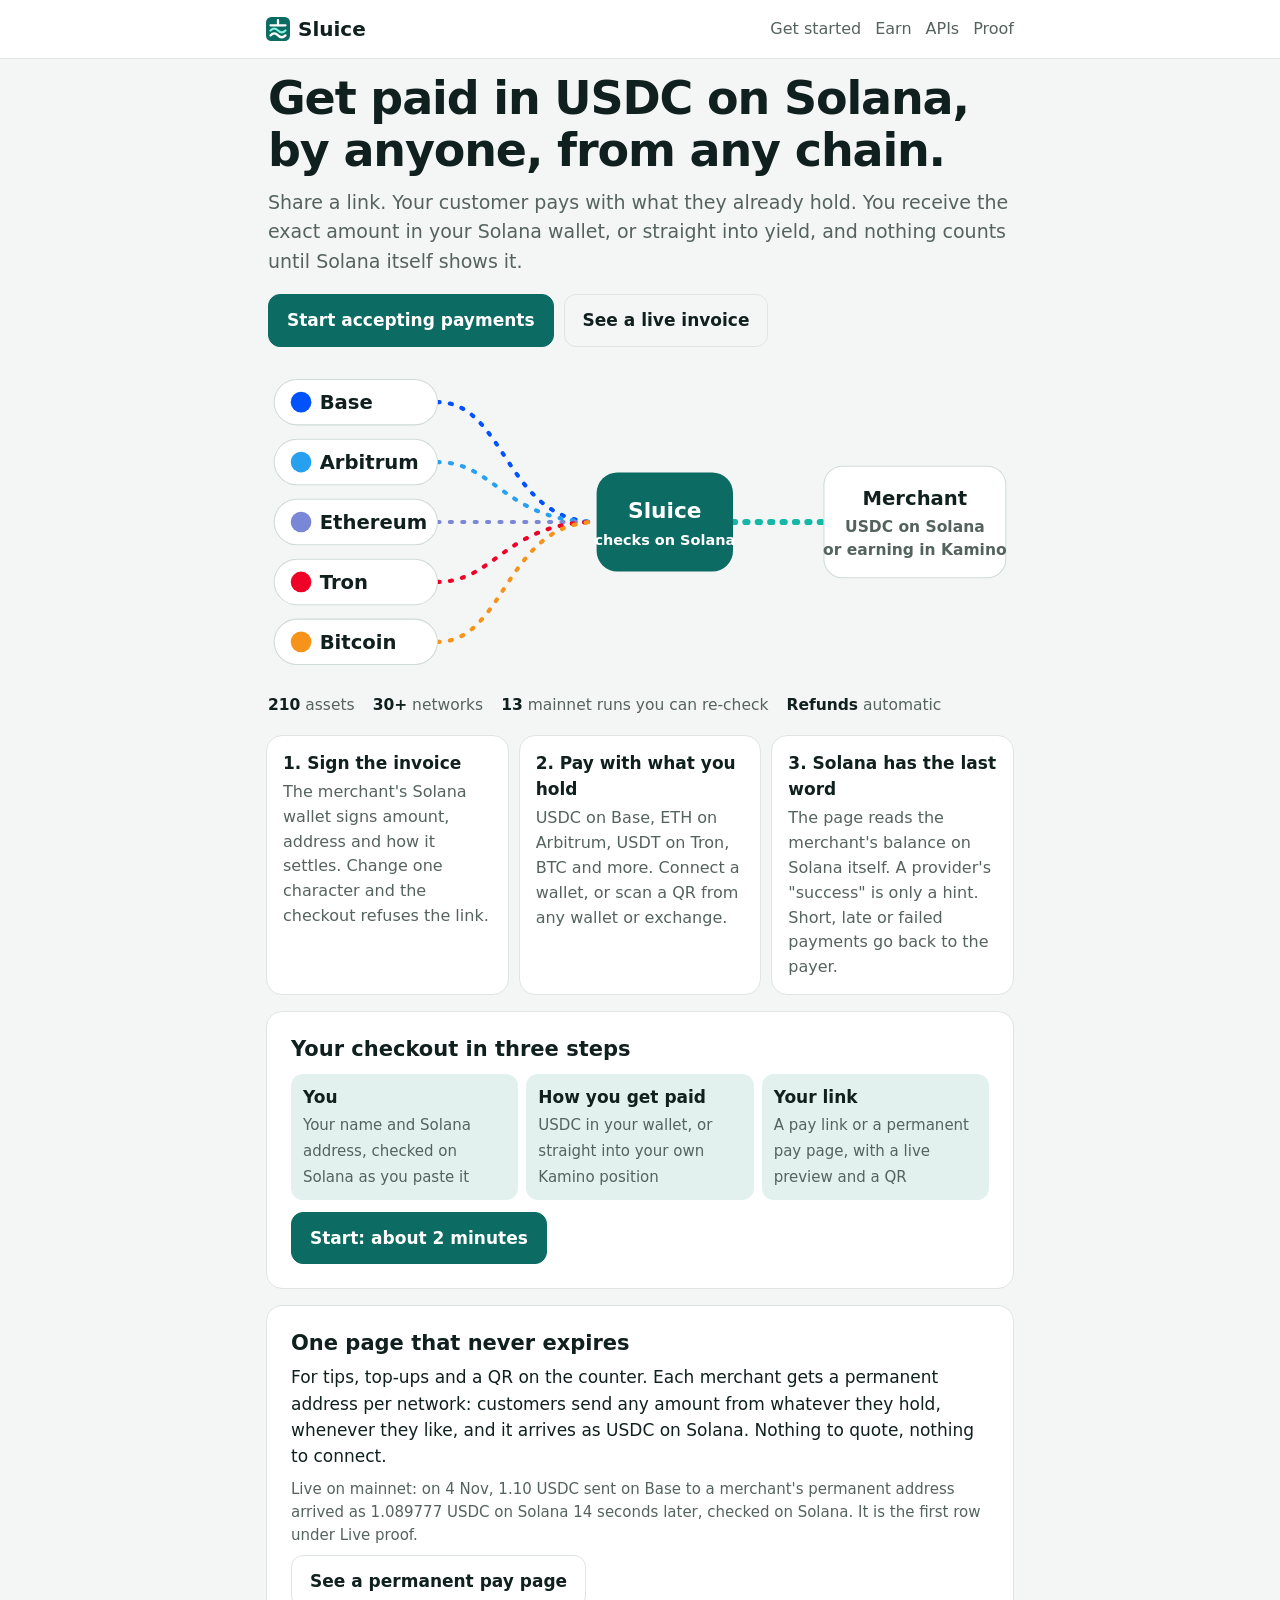
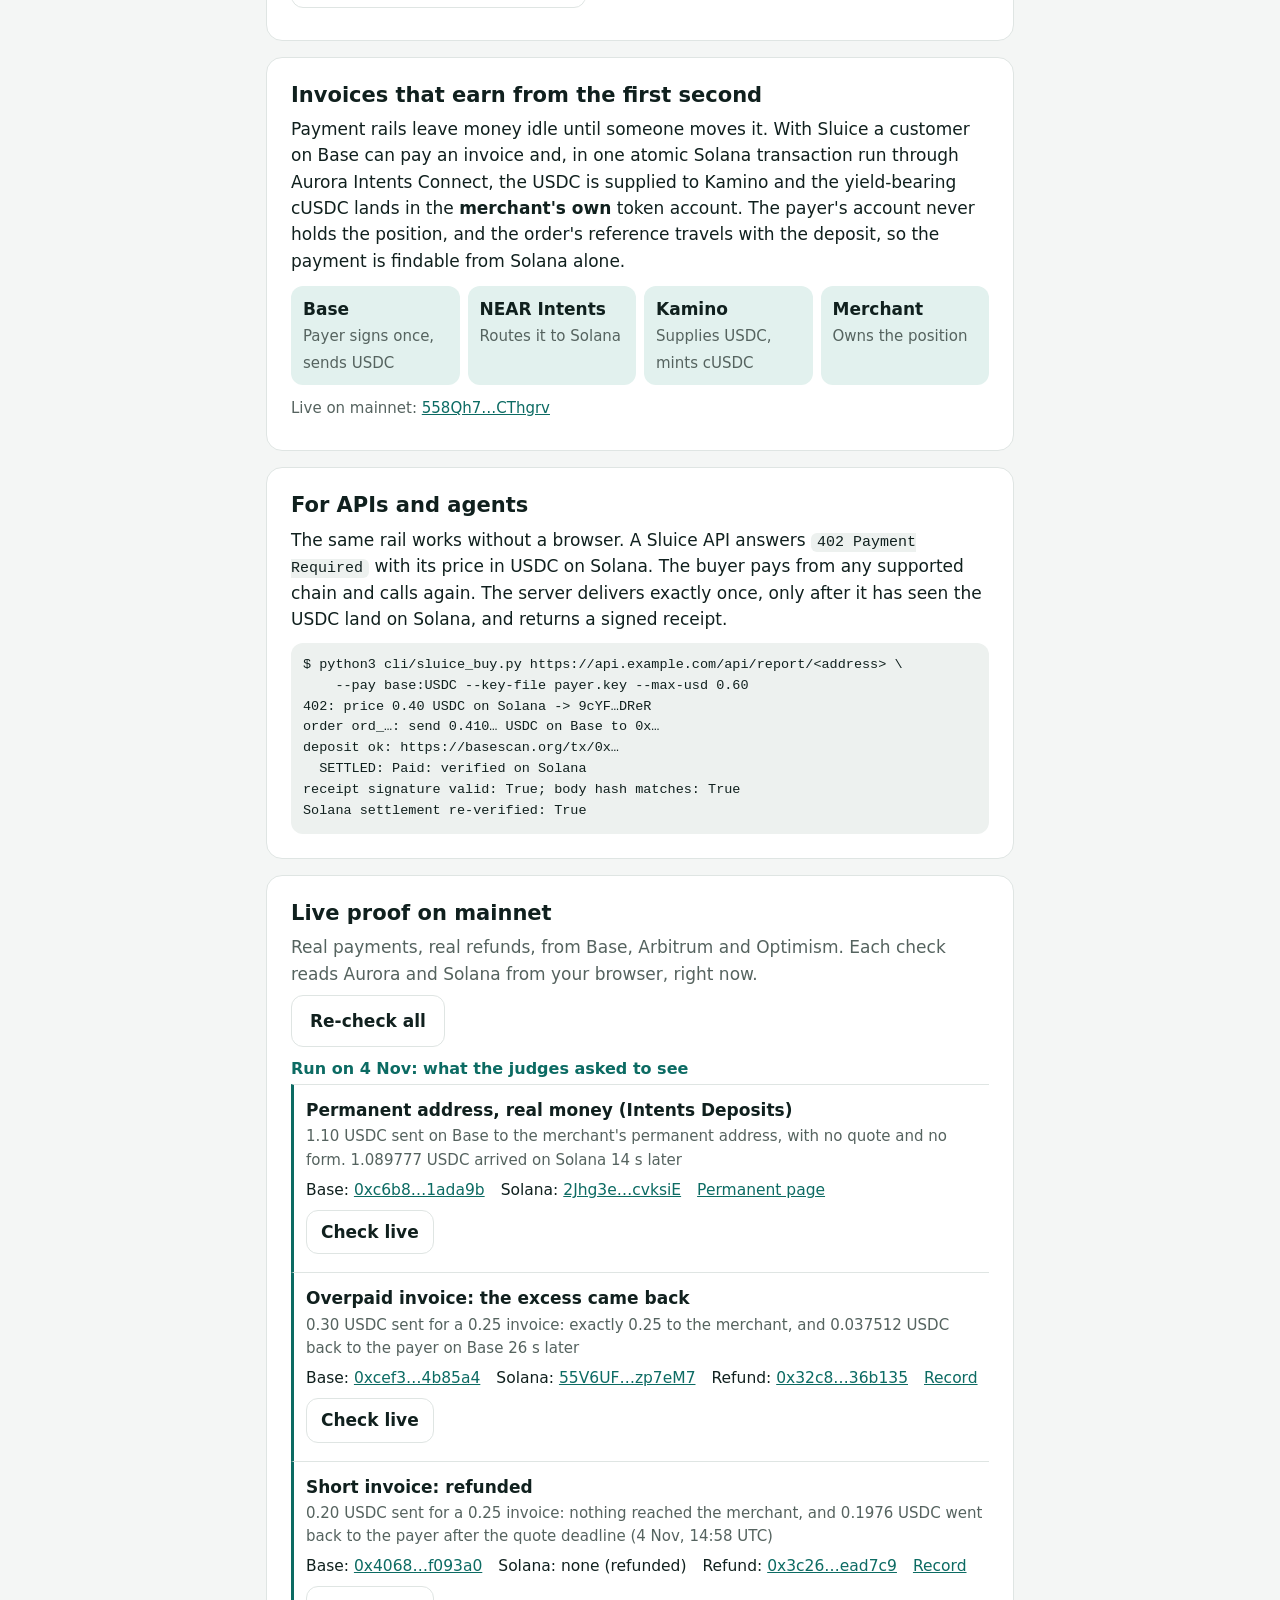
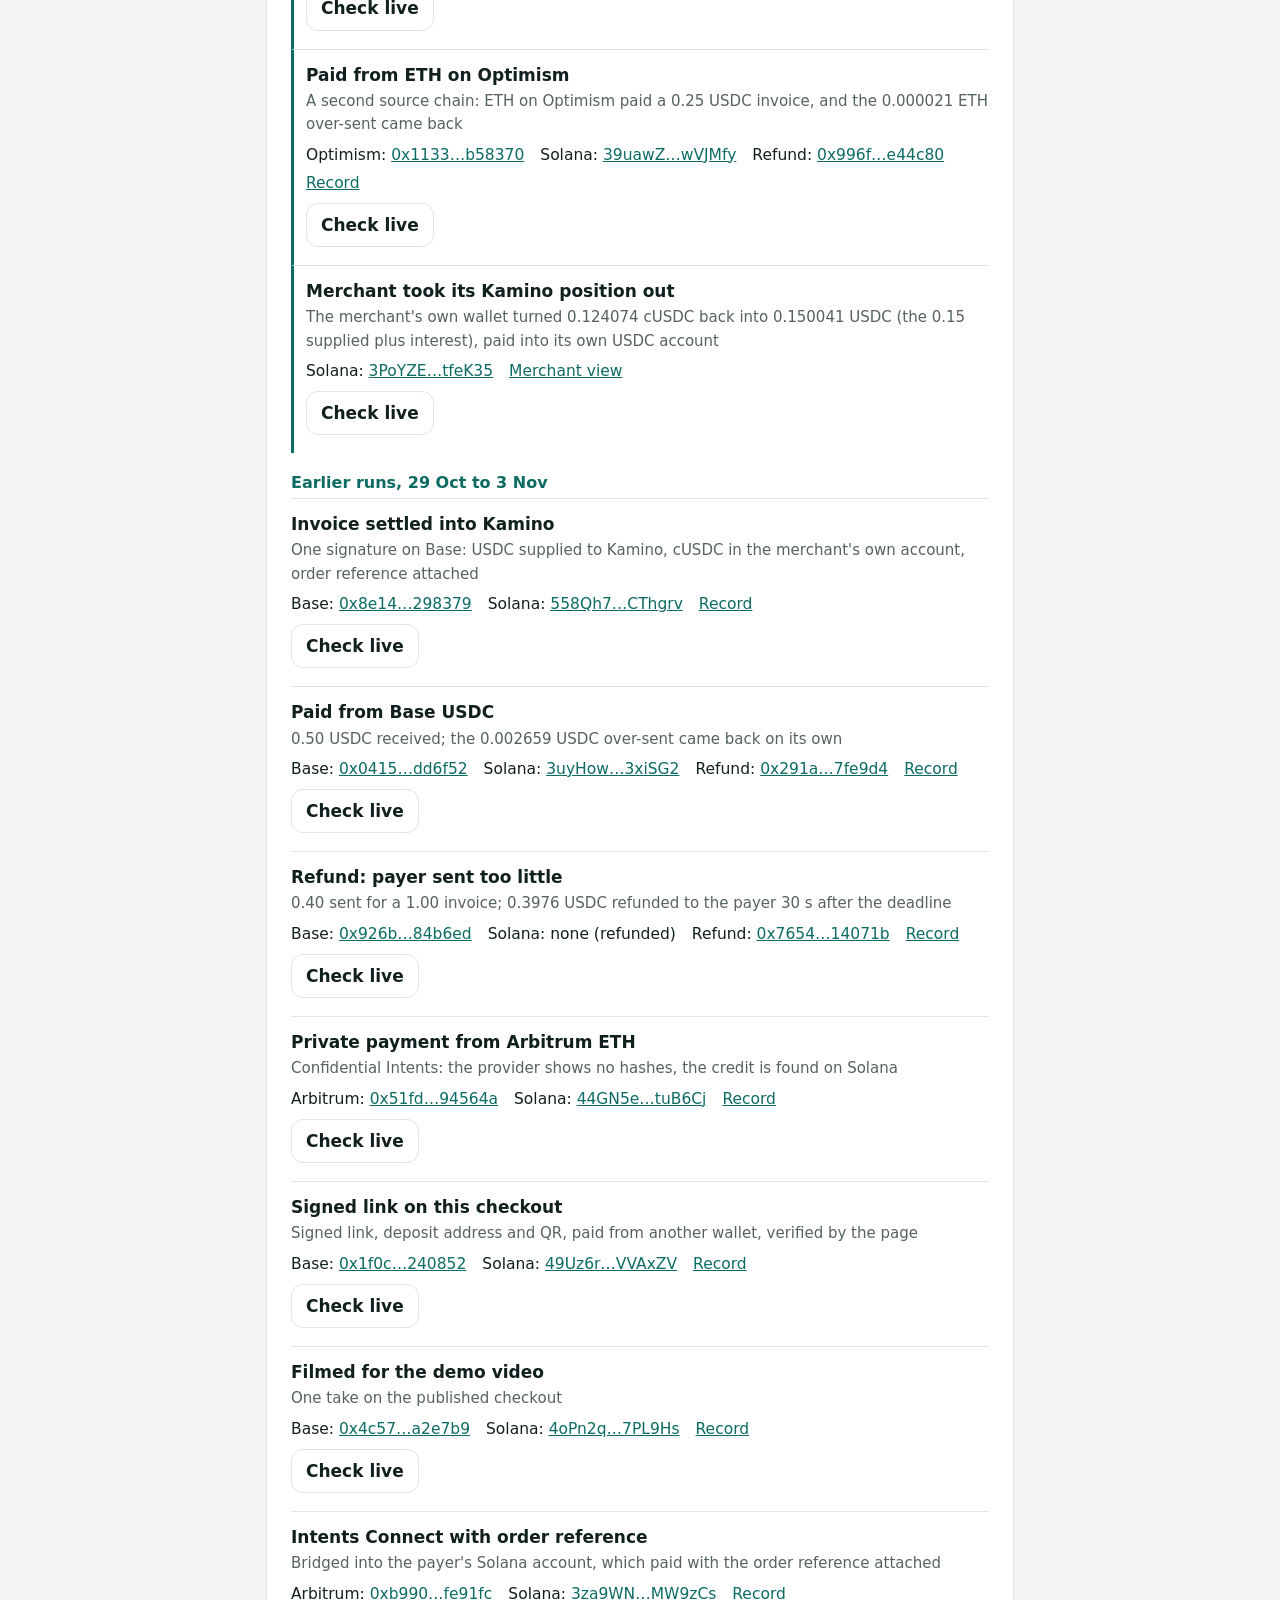
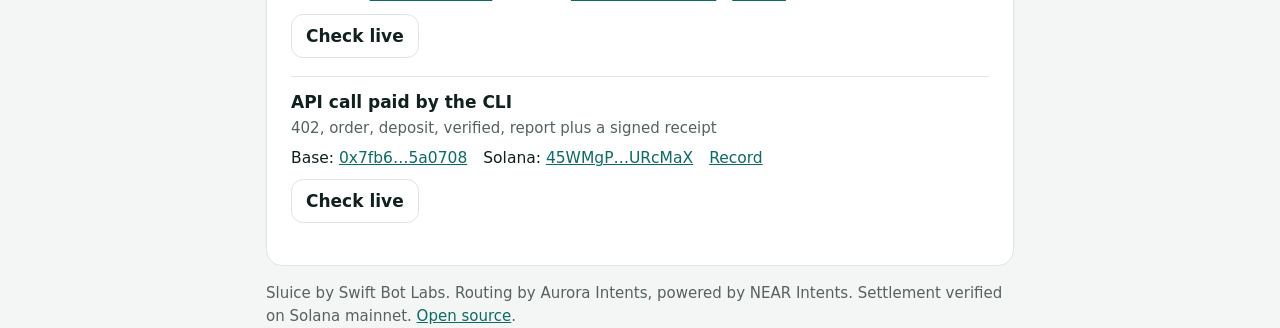
==== commit ccdab3d5: "One asset/network count everywhere; 13 mainnet runs in the headline" ====
--- a/docs/index.html
+++ b/docs/index.html
@@ -381,7 +381,7 @@
         <a id="btn-demo" class="button ghost" href="#">See a live invoice</a>
       </div>
       <img class="heroart" src="hero.svg" alt="Payments from Base, Arbitrum, Ethereum, Tron and Bitcoin flow through Sluice into the merchant's USDC on Solana, or into Kamino." width="720" height="300">
-      <ul class="heroline"><li><b id="stat-assets">210</b> assets</li><li><b id="stat-nets">30+</b> networks</li><li><b>8</b> mainnet runs you can re-check</li><li><b>Refunds</b> automatic</li></ul>
+      <ul class="heroline"><li><b id="stat-assets">210</b> assets</li><li><b id="stat-nets">30+</b> networks</li><li><b>13</b> mainnet runs you can re-check</li><li><b>Refunds</b> automatic</li></ul>
     </section>
 
     <section class="steps3" aria-label="How it works">
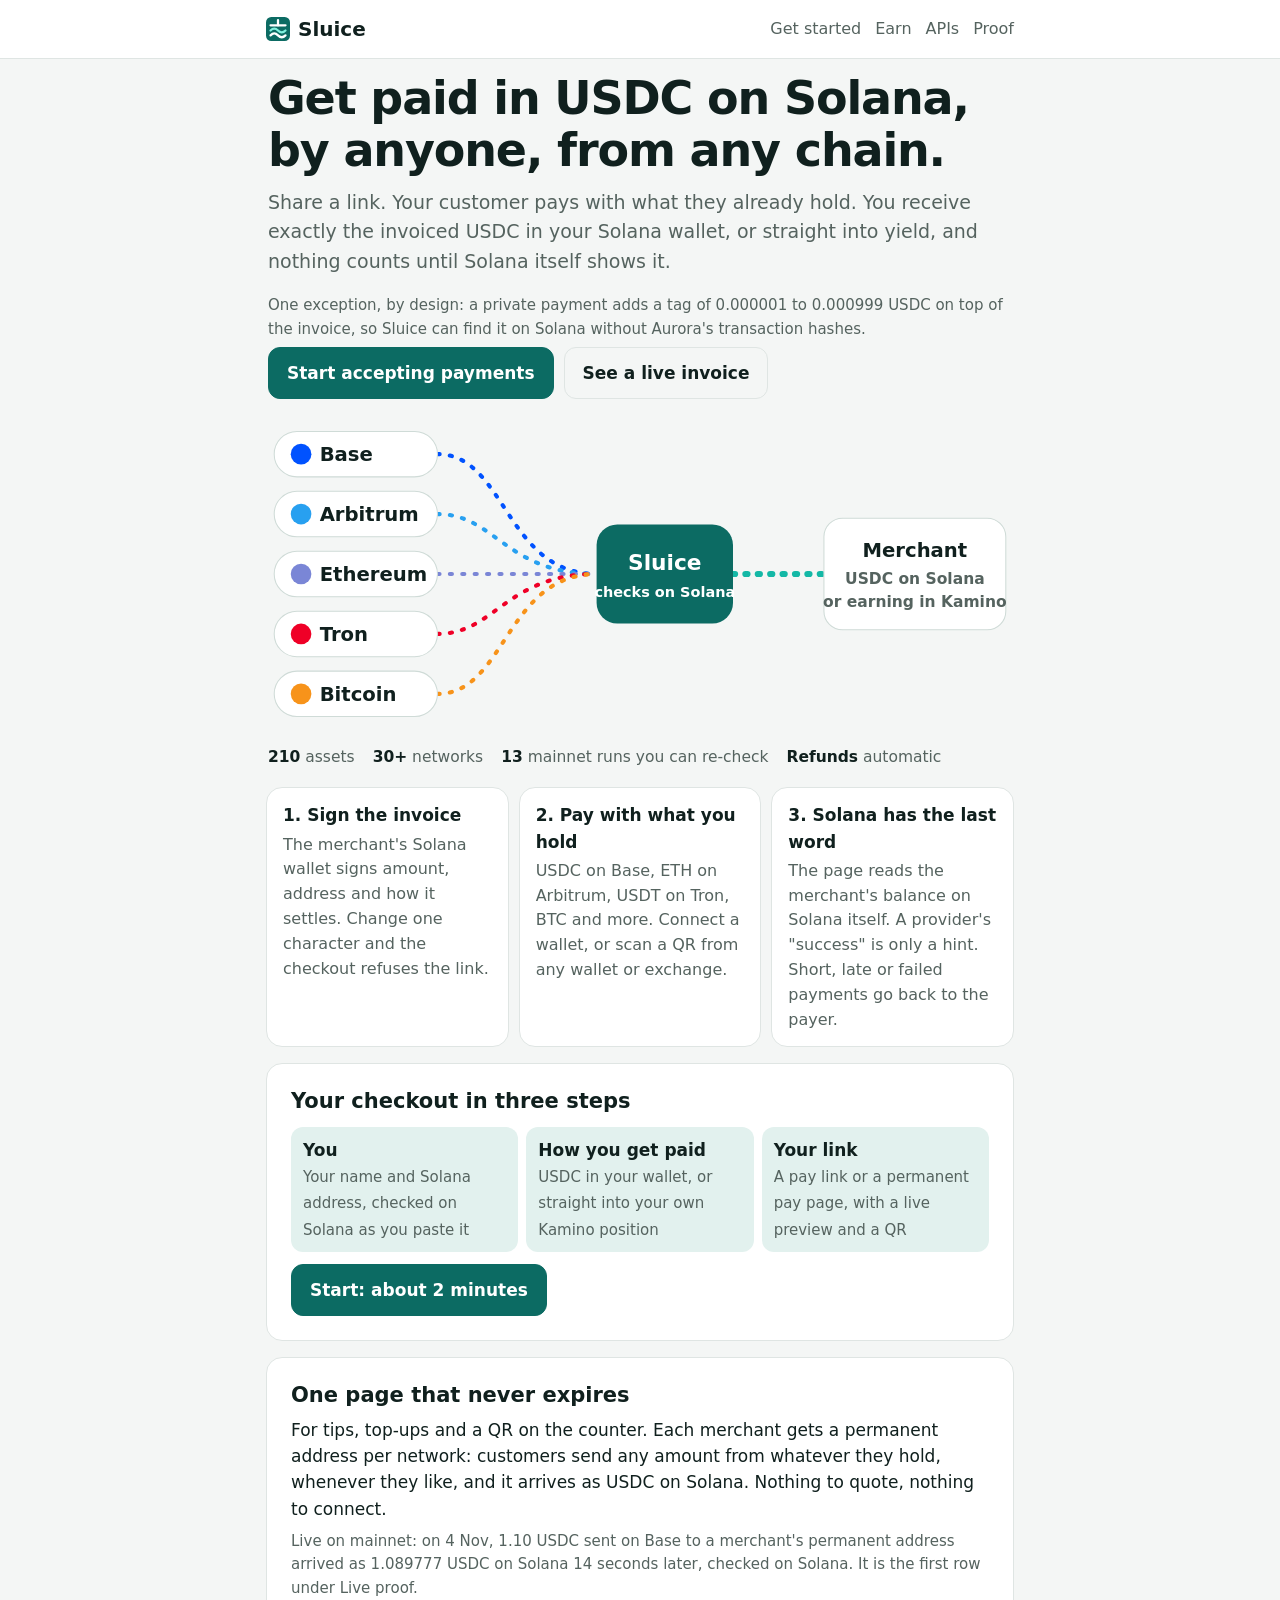
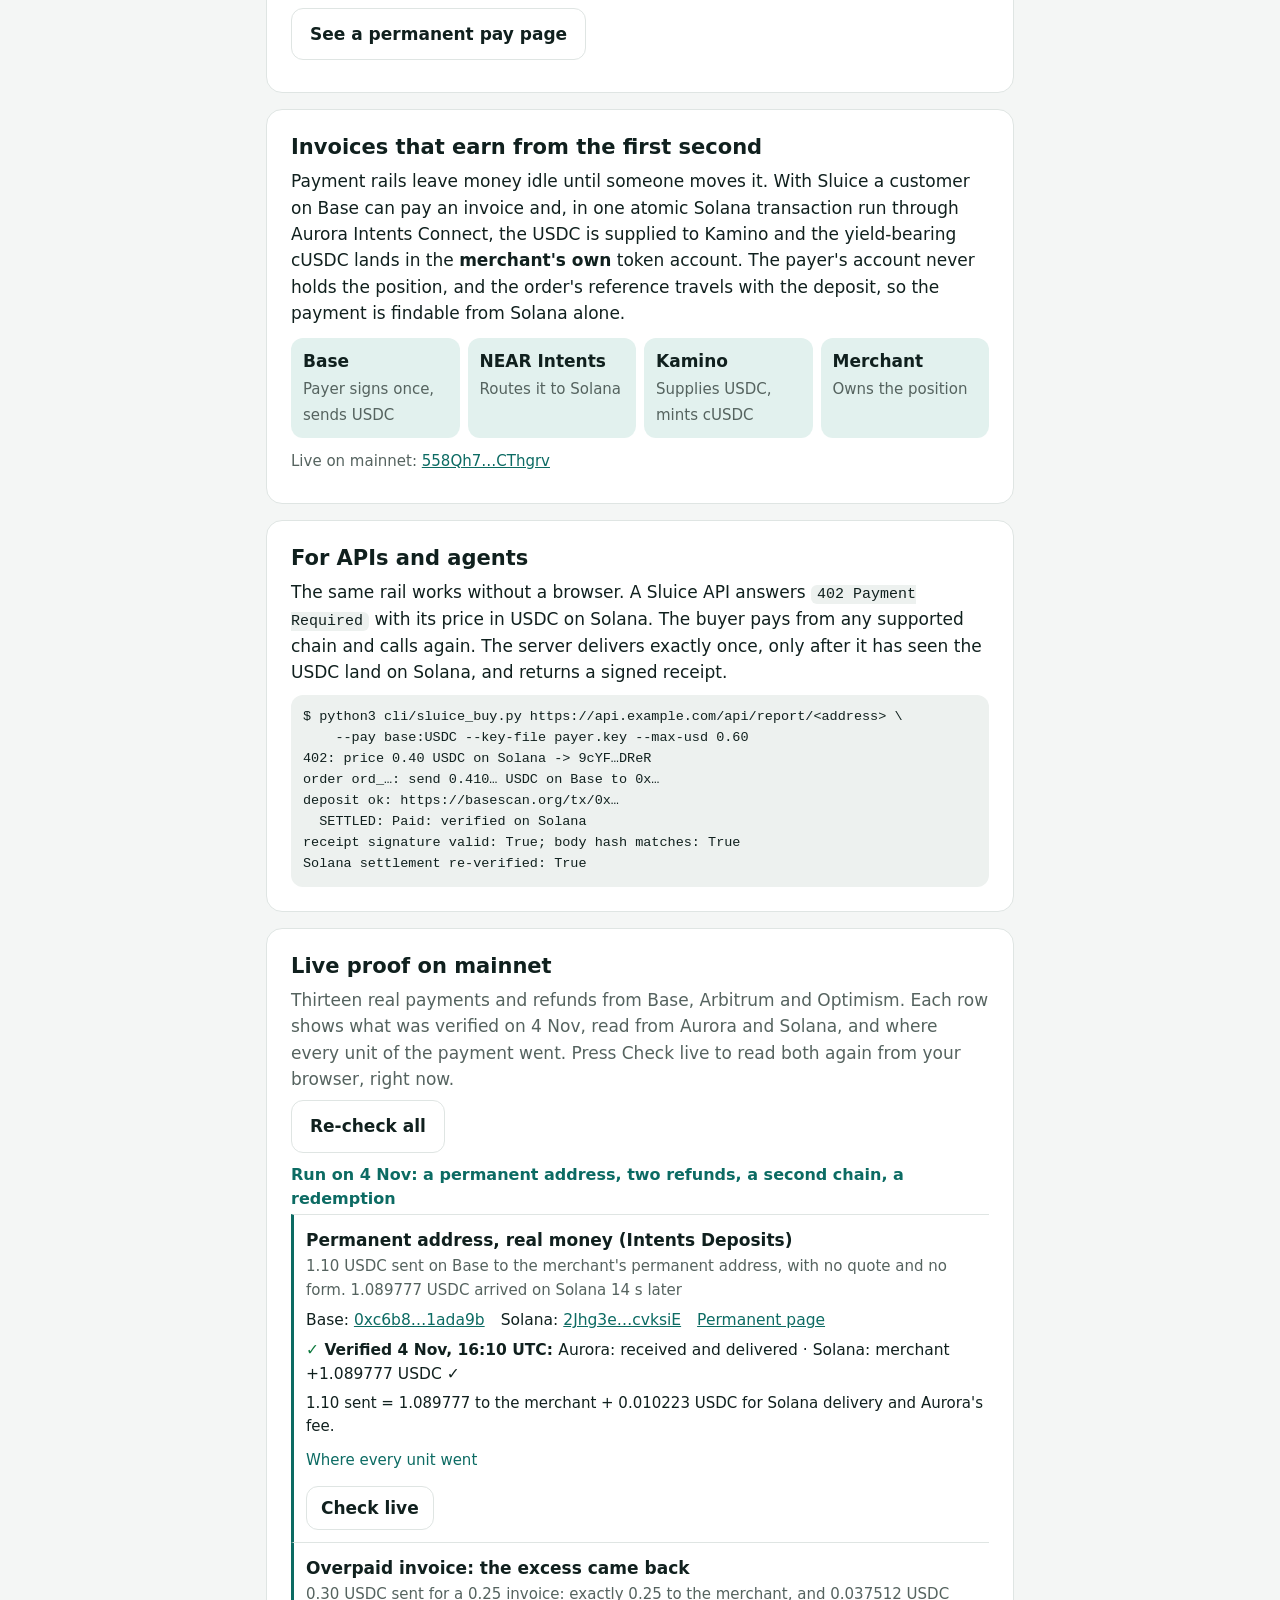
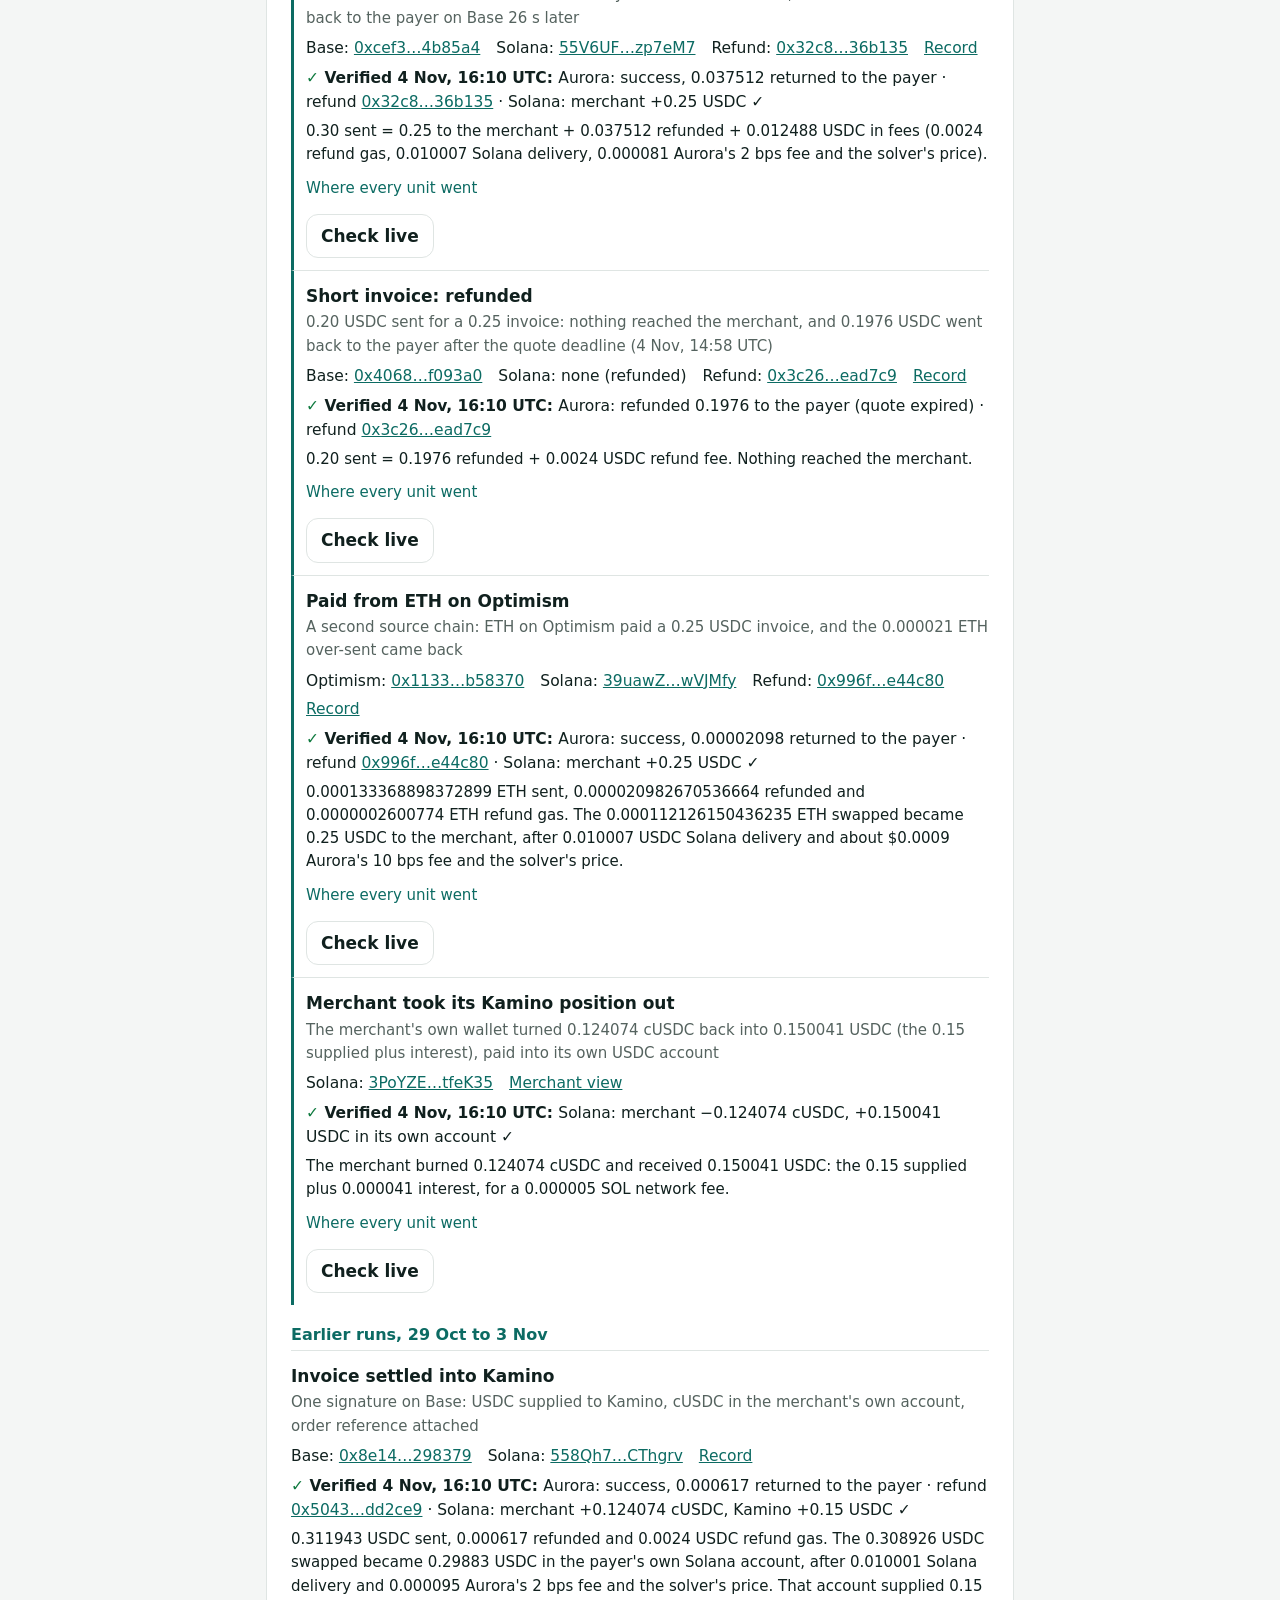
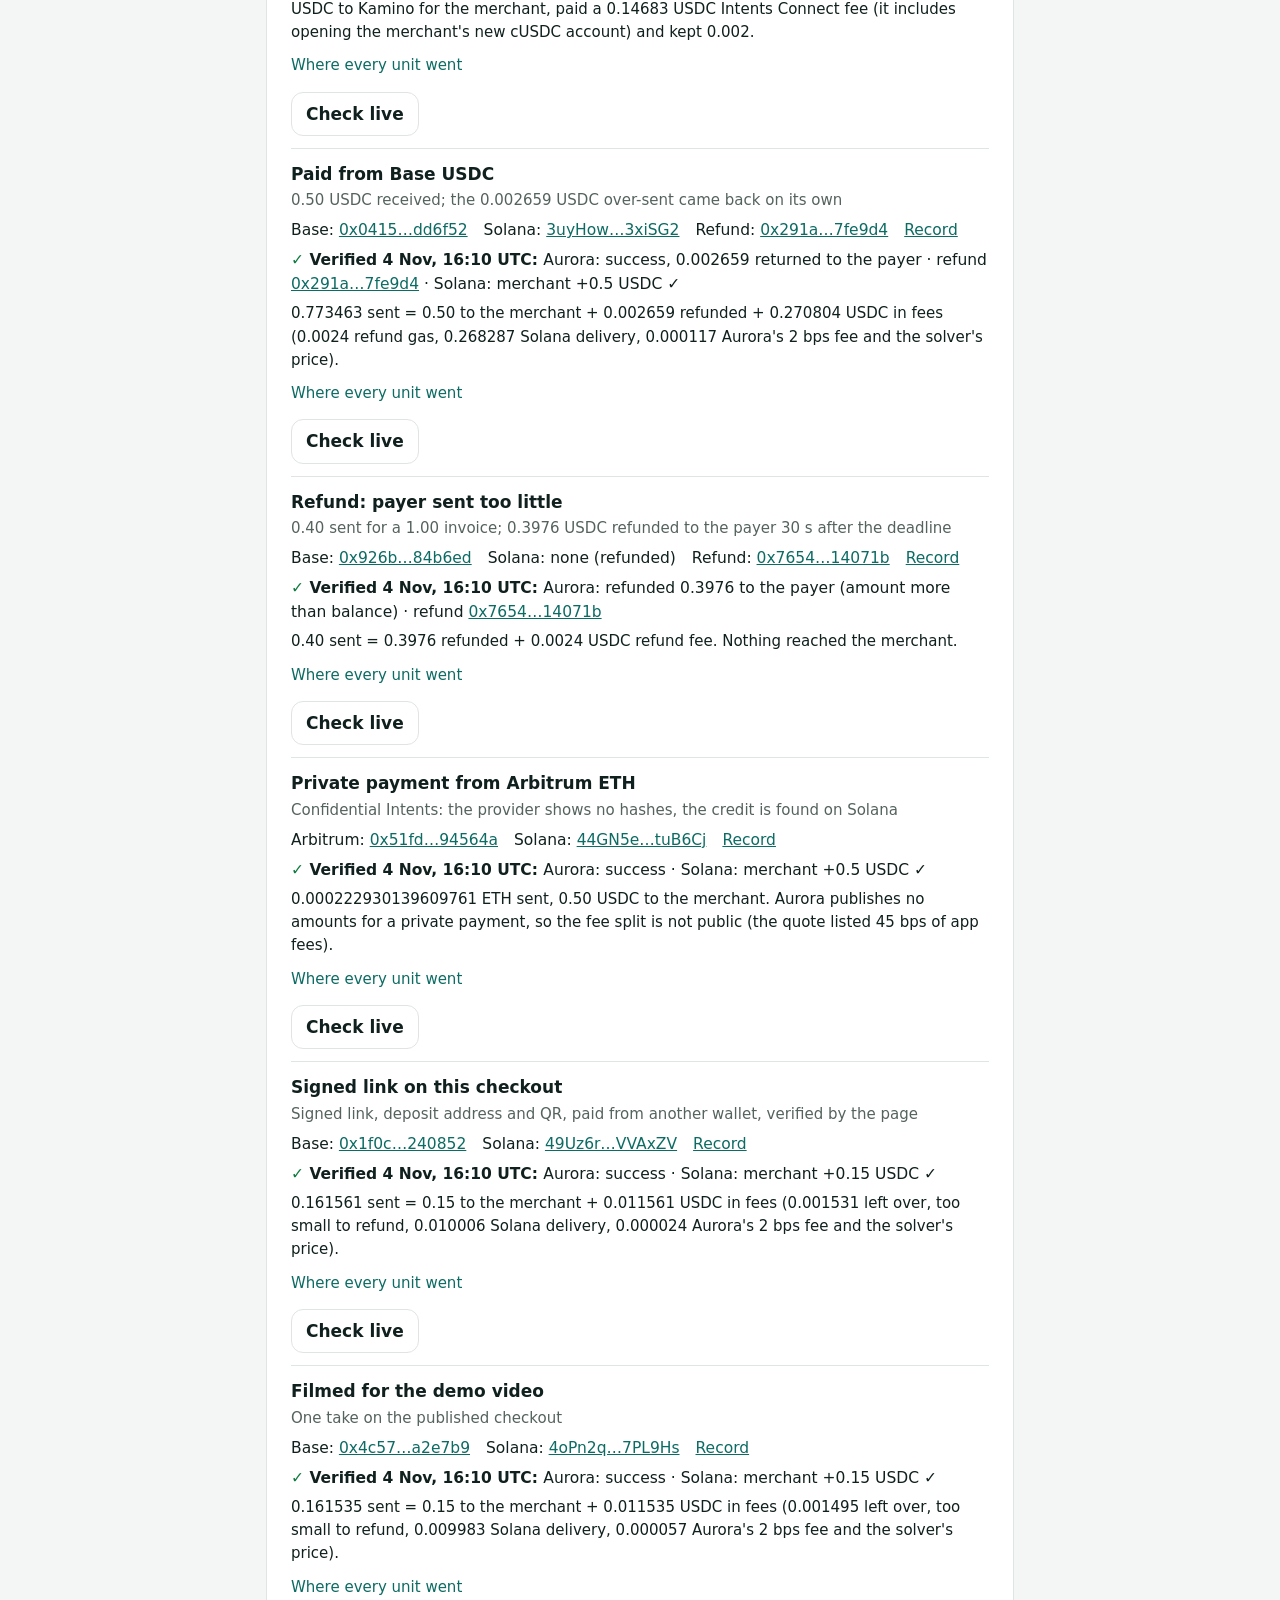
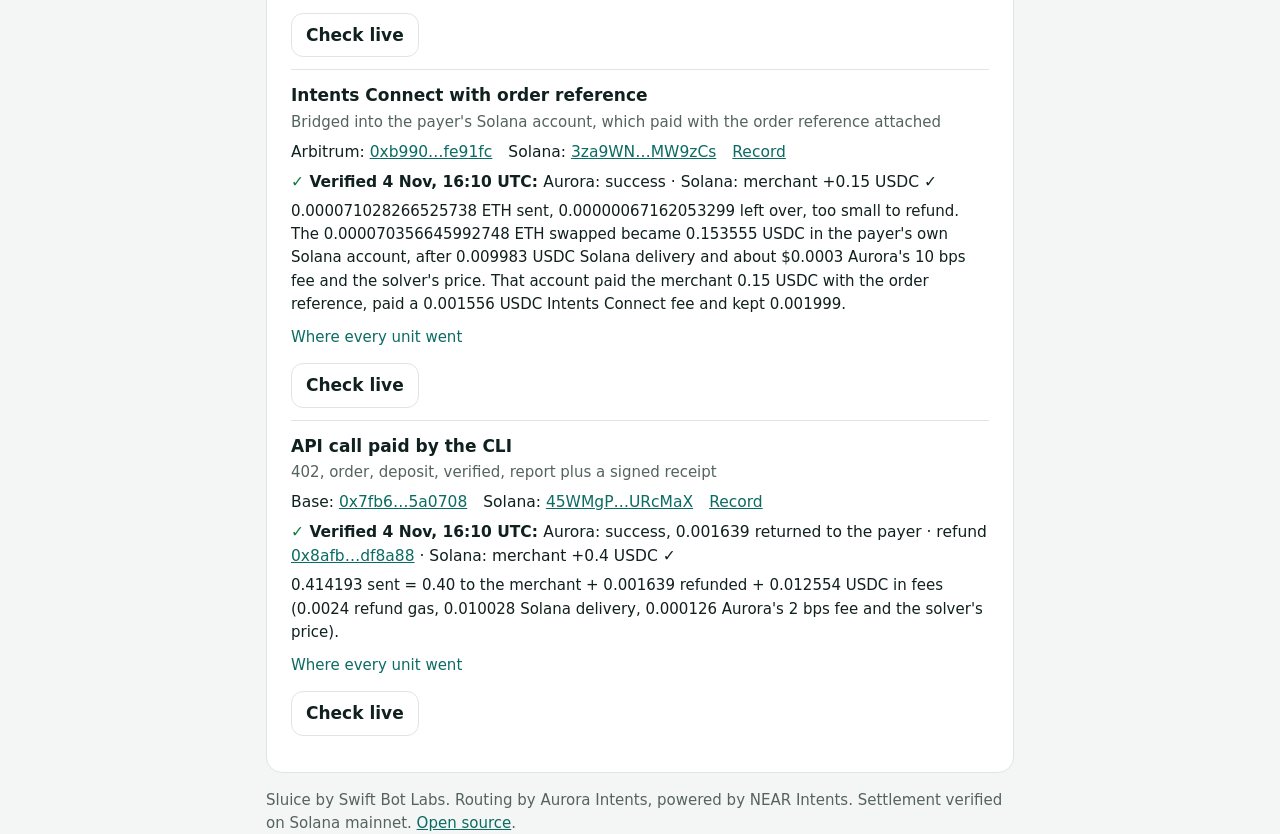
==== commit cb5cd82a: "Proof rows: stored 4 Nov verification shown at once, live refresh, and every fee itemised" ====
--- a/docs/index.html
+++ b/docs/index.html
@@ -68,7 +68,7 @@
         <button id="btn-sol-refund" class="link hidden" type="button">Use my Phantom address</button>
       </label>
       <p id="refund-auto" class="muted hint hidden"></p>
-      <label class="toggle" id="private-row"><input type="checkbox" id="confidential"> <span><b>Private payment</b> <span class="muted">· Confidential Intents hides which wallet paid. Private quotes are not public, so this page cannot cross-check them.</span></span></label>
+      <label class="toggle" id="private-row"><input type="checkbox" id="confidential"> <span><b>Private payment</b> <span class="muted">· Confidential Intents hides which wallet paid. Private quotes are not public, so this page cannot cross-check them. To find the payment on Solana without Aurora's hashes, the amount gets a tag of 0.000001 to 0.000999 USDC, which the merchant receives on top of the invoice.</span></span></label>
       <div id="quote-error" class="error hidden" role="alert"></div>
       <div class="paybar">
         <button id="btn-quote" class="primary wide" type="button" disabled>Get deposit address</button>
@@ -375,7 +375,8 @@
   <div id="home">
     <section class="hero">
       <h1>Get paid in USDC on Solana, by anyone, from any chain.</h1>
-      <p class="lead">Share a link. Your customer pays with what they already hold. You receive the exact amount in your Solana wallet, or straight into yield, and nothing counts until Solana itself shows it.</p>
+      <p class="lead">Share a link. Your customer pays with what they already hold. You receive exactly the invoiced USDC in your Solana wallet, or straight into yield, and nothing counts until Solana itself shows it.</p>
+      <p class="muted hint">One exception, by design: a private payment adds a tag of 0.000001 to 0.000999 USDC on top of the invoice, so Sluice can find it on Solana without Aurora's transaction hashes.</p>
       <div class="row gap">
         <a class="button primary" href="#start">Start accepting payments</a>
         <a id="btn-demo" class="button ghost" href="#">See a live invoice</a>
@@ -439,7 +440,7 @@
 
     <section id="proof" class="card">
       <h2>Live proof on mainnet</h2>
-      <p class="muted">Real payments, real refunds, from Base, Arbitrum and Optimism. Each check reads Aurora and Solana from your browser, right now.</p>
+      <p class="muted">Thirteen real payments and refunds from Base, Arbitrum and Optimism. Each row shows what was verified on 4 Nov, read from Aurora and Solana, and where every unit of the payment went. Press Check live to read both again from your browser, right now.</p>
       <button id="btn-check-all" class="ghost" type="button">Re-check all</button>
       <div id="proof-table"></div>
     </section>
@@ -448,6 +449,7 @@
 <footer class="wrap muted">Sluice by Swift Bot Labs. Routing by Aurora Intents, powered by NEAR Intents. Settlement verified on Solana mainnet. <a href="https://github.com/swiftbotlabs/sluice-pay">Open source</a>.</footer>
 <script src="qrcode.min.js"></script>
 <script src="core.js"></script>
+<script src="proofs.js"></script>
 <script src="app.js"></script>
 </body>
 </html>
--- a/docs/style.css
+++ b/docs/style.css
@@ -189,6 +189,22 @@
 .proof .links { display: flex; flex-wrap: wrap; gap: 4px 16px; font-size: 15.5px; }
 .proof .out { font-size: 15.5px; margin-top: 6px; }
 .proof .chk { margin-top: 8px; min-height: 44px; padding: 8px 14px; }
+.proof .out .when { font-weight: 600; }
+.proof .out.ok .when::before { content: '✓ '; color: var(--good); }
+.proof .pending { font-size: 15px; margin-top: 4px; }
+.proof .pending:empty { display: none; }
+.fees { margin-top: 6px; }
+.fees .feeline { margin: 4px 0; font-size: 15px; overflow-wrap: anywhere; }
+.fees details { margin-top: 2px; }
+.fees summary { cursor: pointer; color: var(--accent); font-size: 15px; min-height: 32px; display: flex; align-items: center; }
+.feetab { width: 100%; border-collapse: collapse; margin: 6px 0 8px; font-size: 14.5px; }
+.feetab td { padding: 4px 0; border-top: 1px solid var(--line); vertical-align: top; overflow-wrap: anywhere; }
+.feetab td + td { text-align: right; padding-left: 10px; white-space: nowrap; font-variant-numeric: tabular-nums; }
+.feetab tr.tot td { font-weight: 600; border-top: 0; }
+.feetab tr:not(.tot) td:first-child { padding-left: 14px; color: var(--muted); }
+.feetab tr.k-merchant td { color: var(--good); }
+.feetab .u { white-space: nowrap; }
+@media (max-width: 420px) { .feetab td + td { white-space: normal; overflow-wrap: anywhere; min-width: 7.5em; } }
 .proof-head { font-size: 16px; margin: 18px 0 2px; color: var(--accent); }
 .proof-head:first-child { margin-top: 10px; }
 .proof.fresh { border-left: 3px solid var(--accent); padding-left: 12px; }
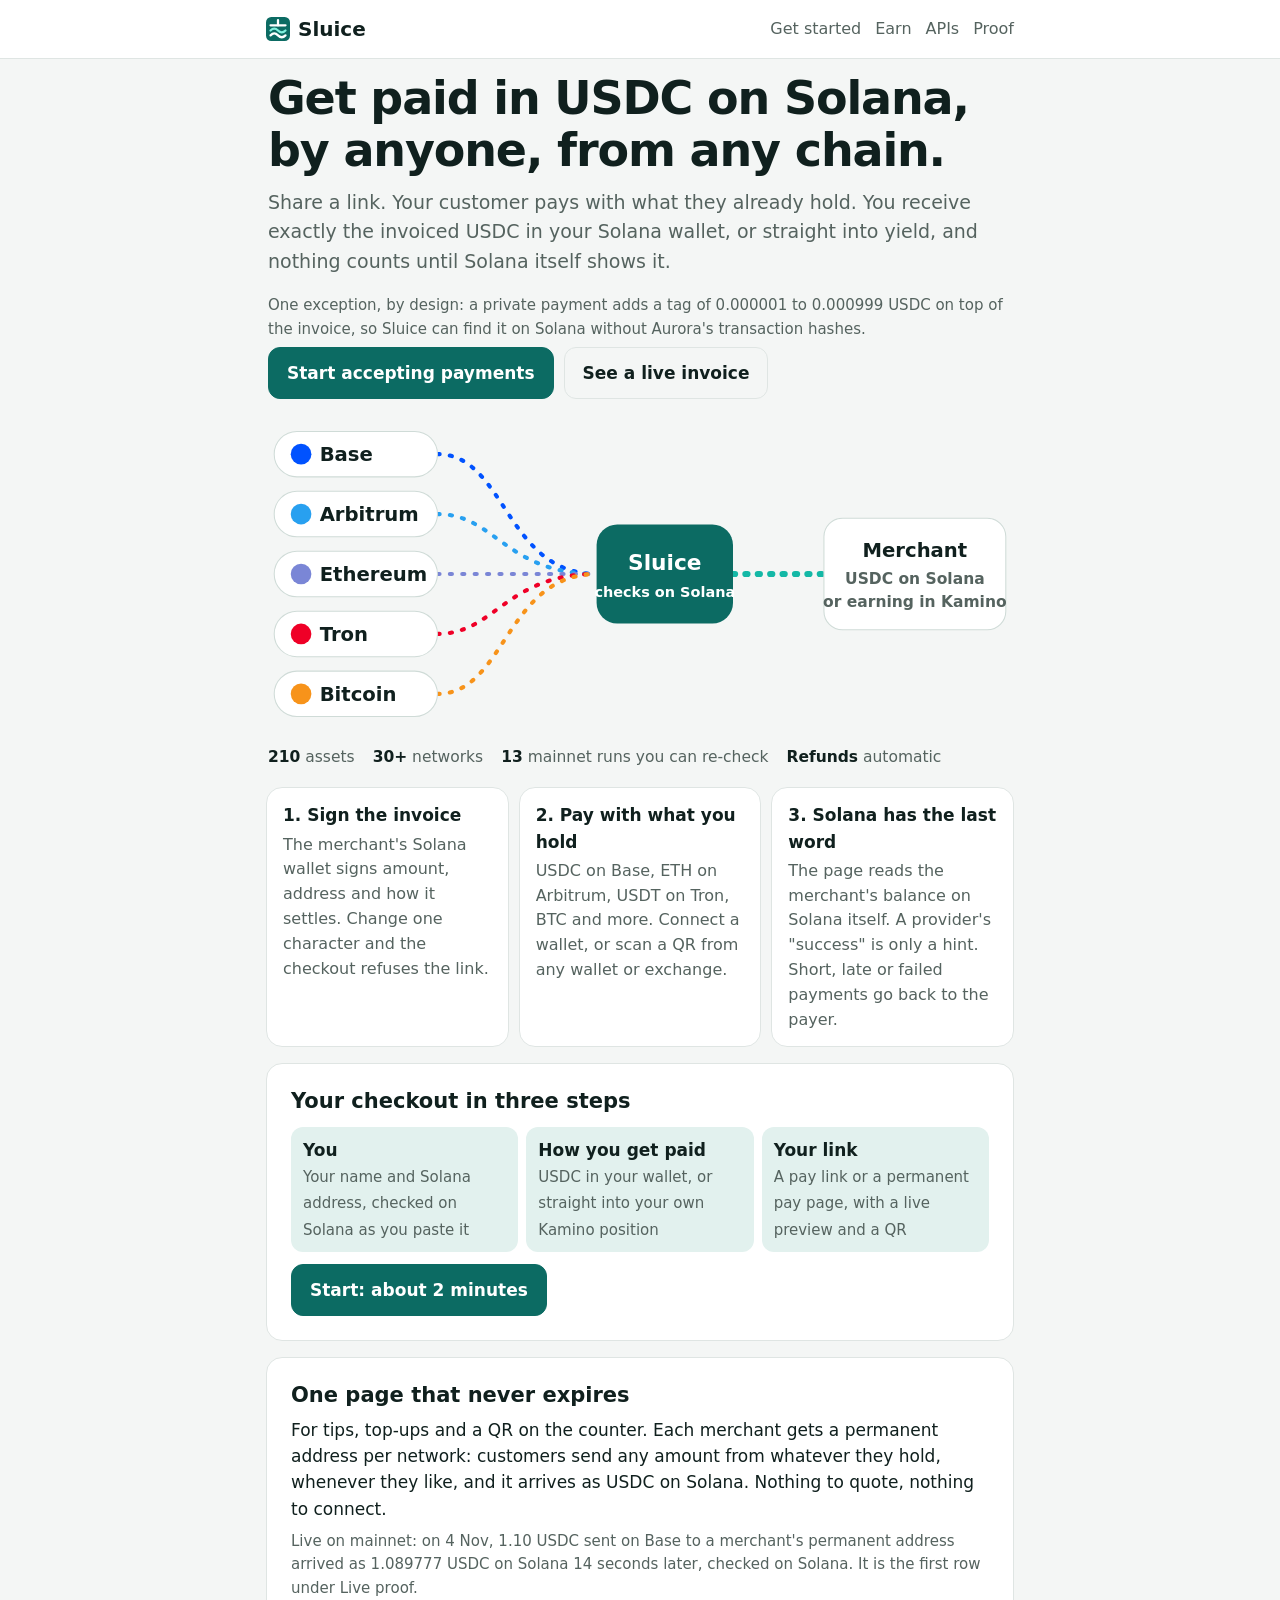
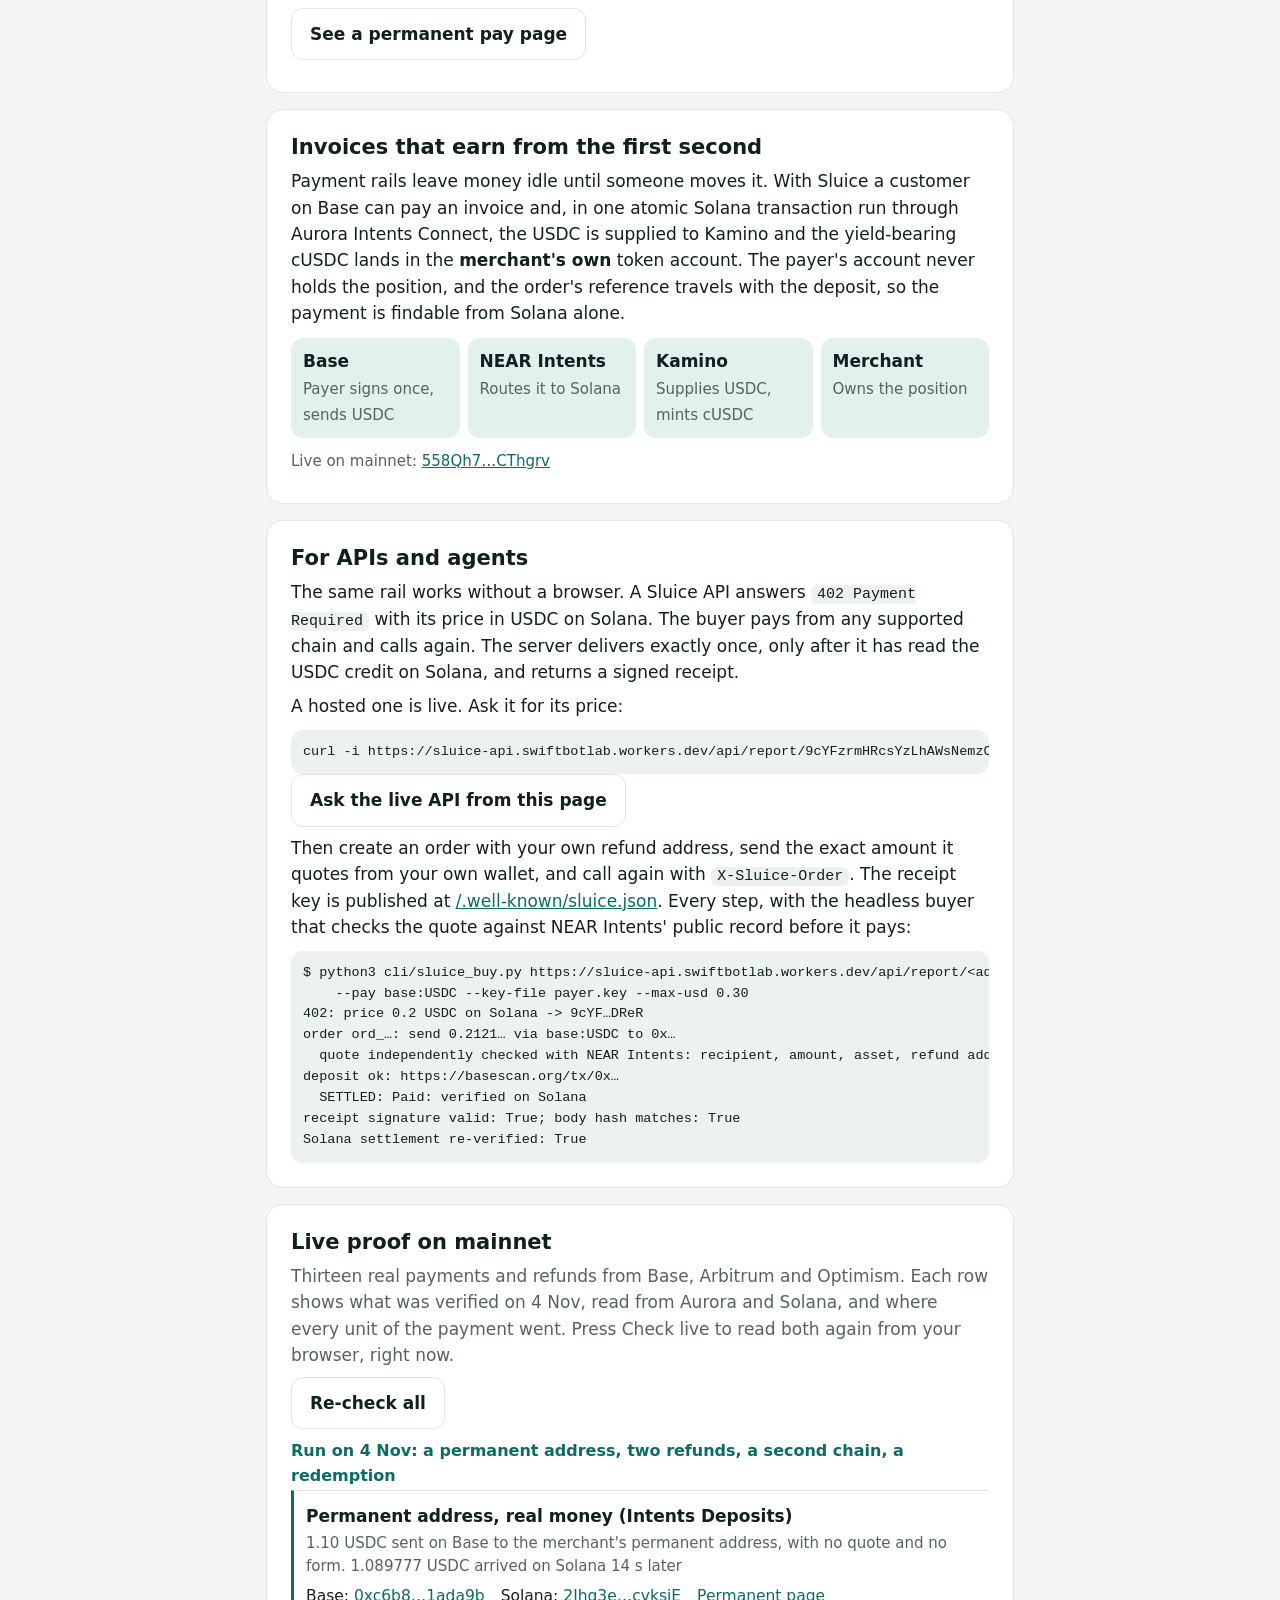
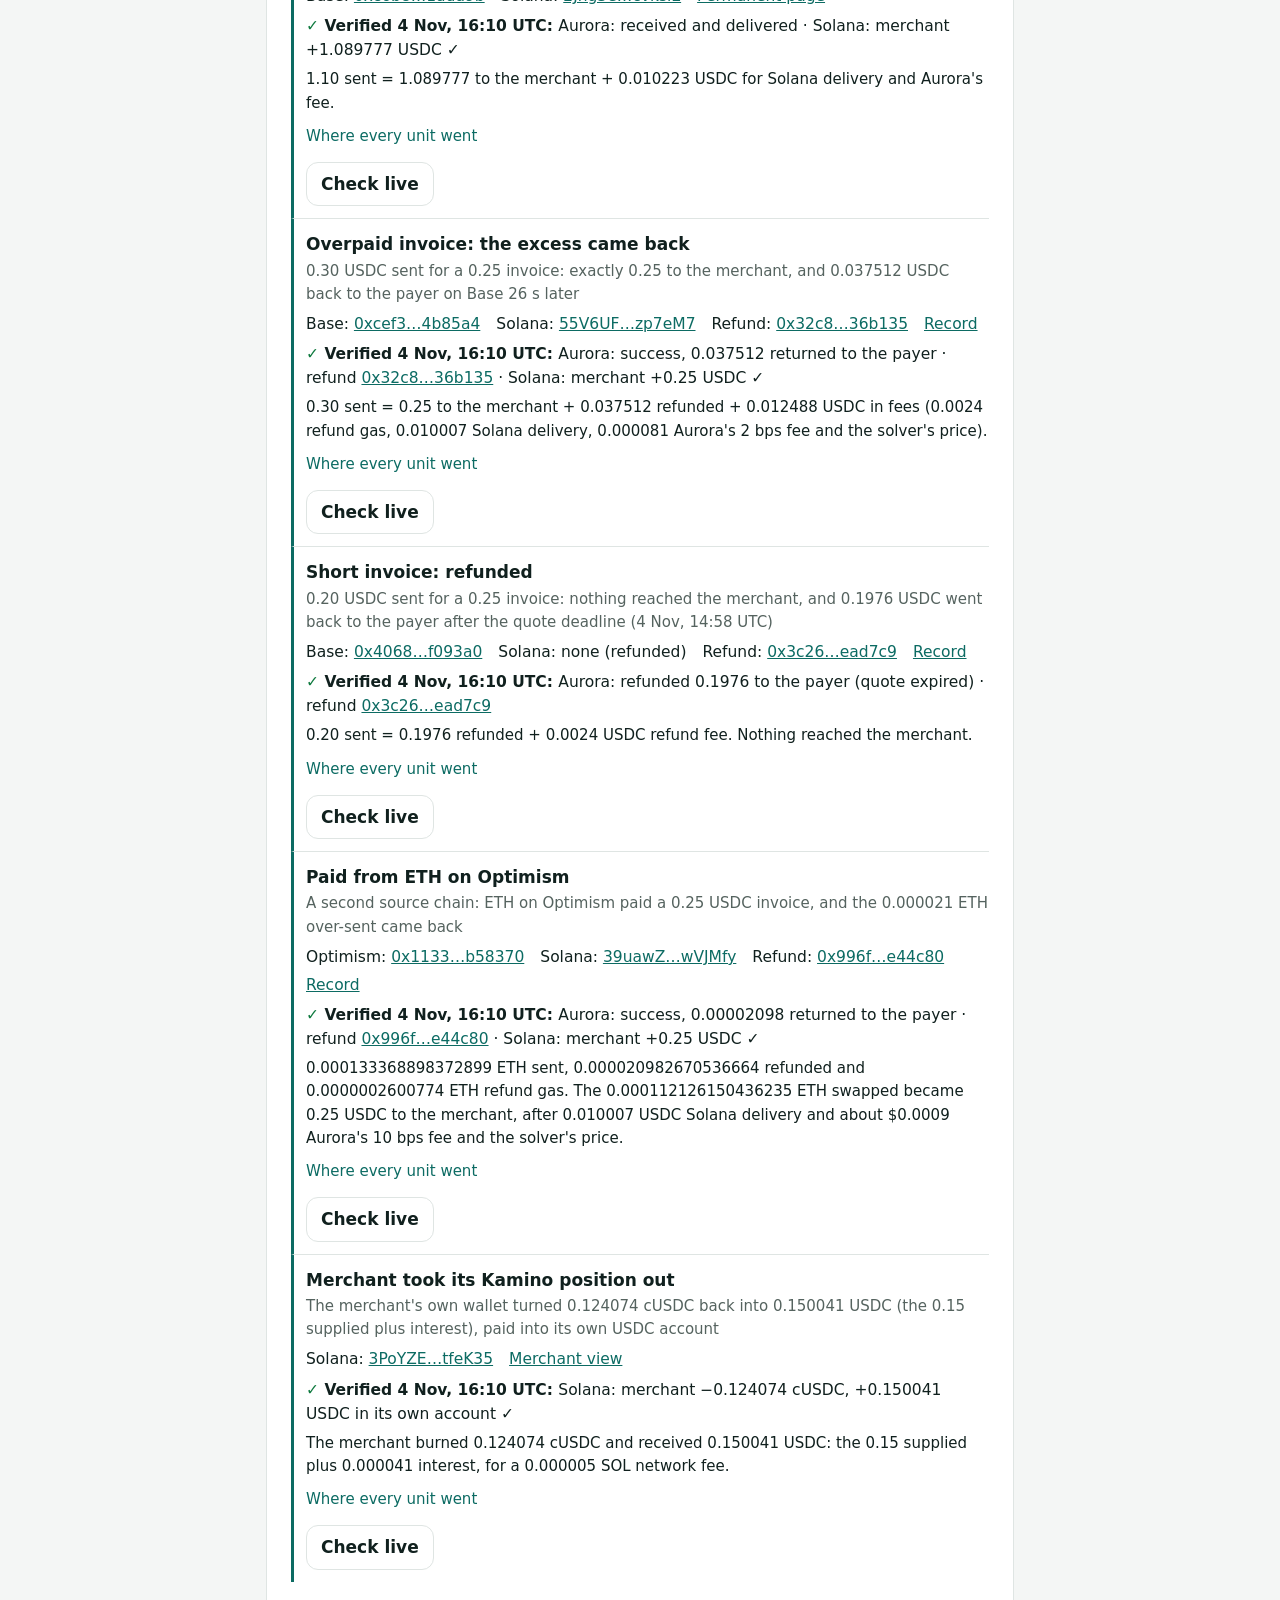
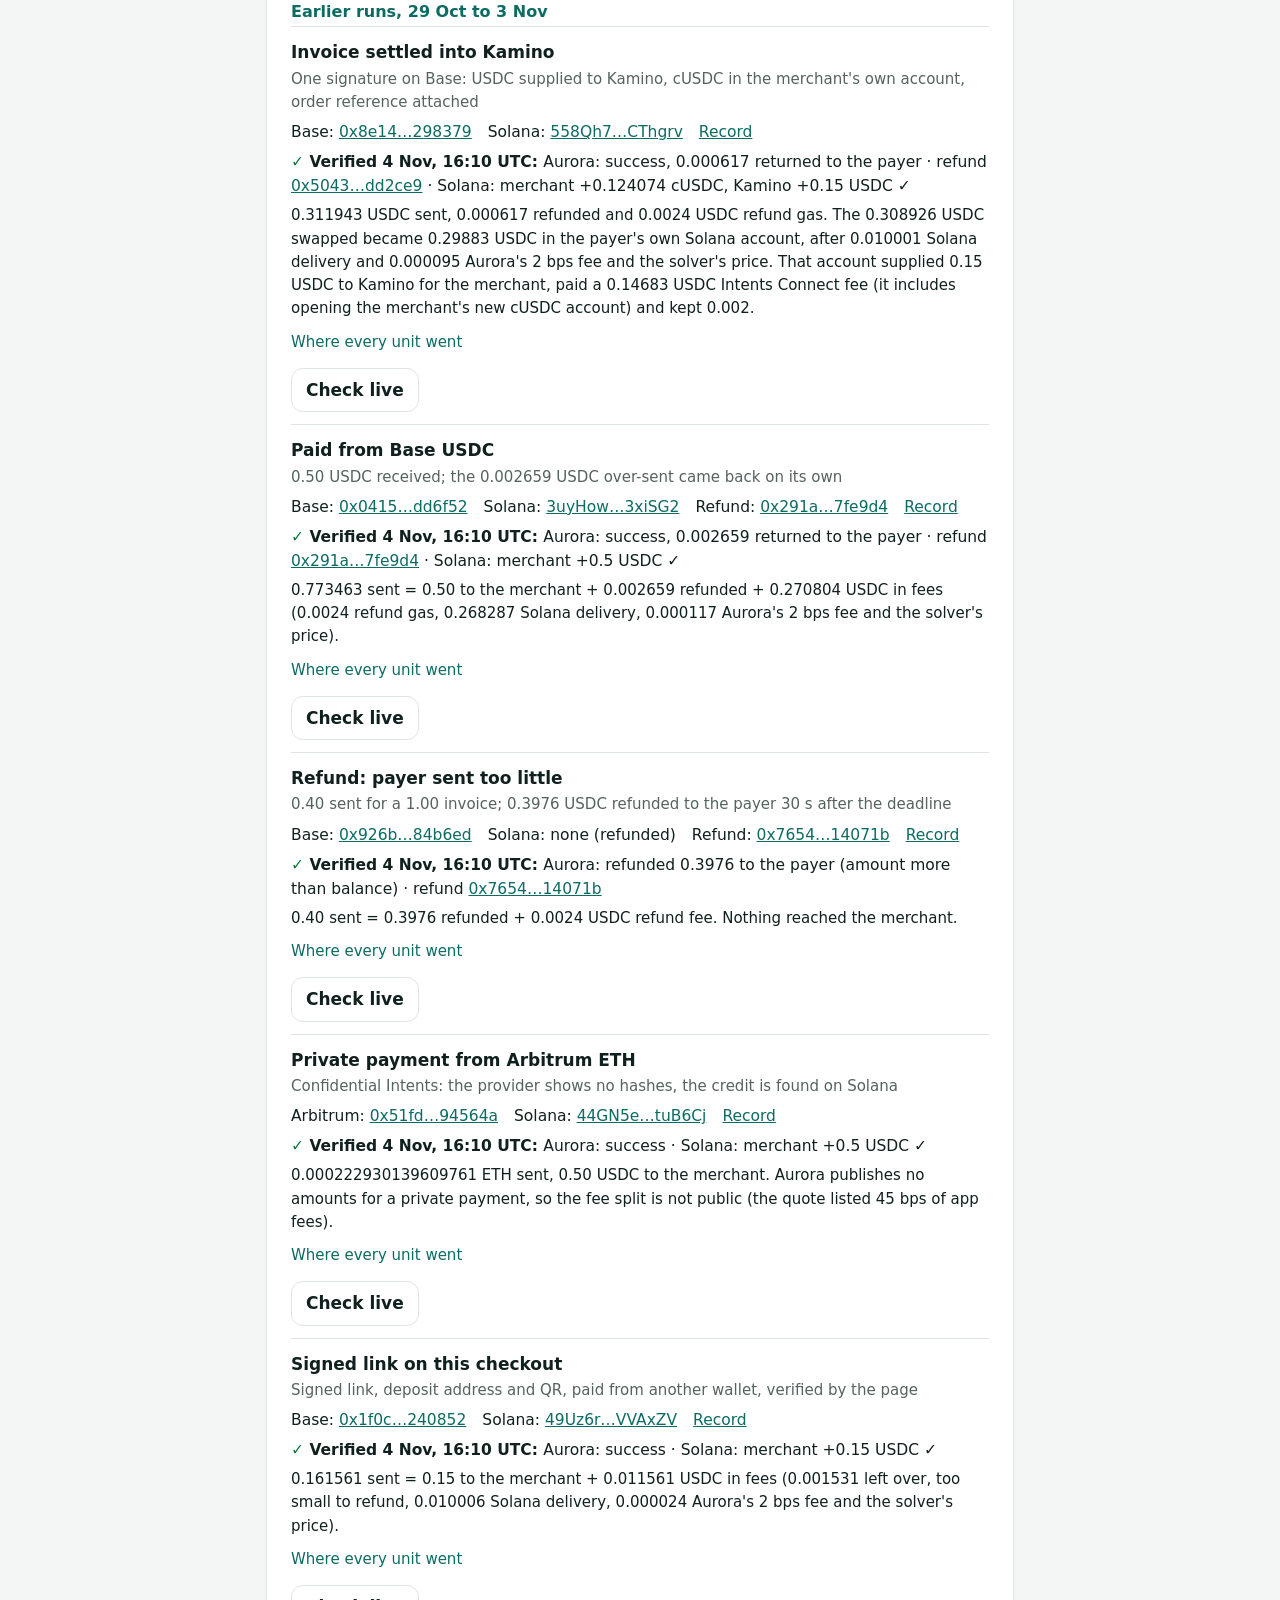
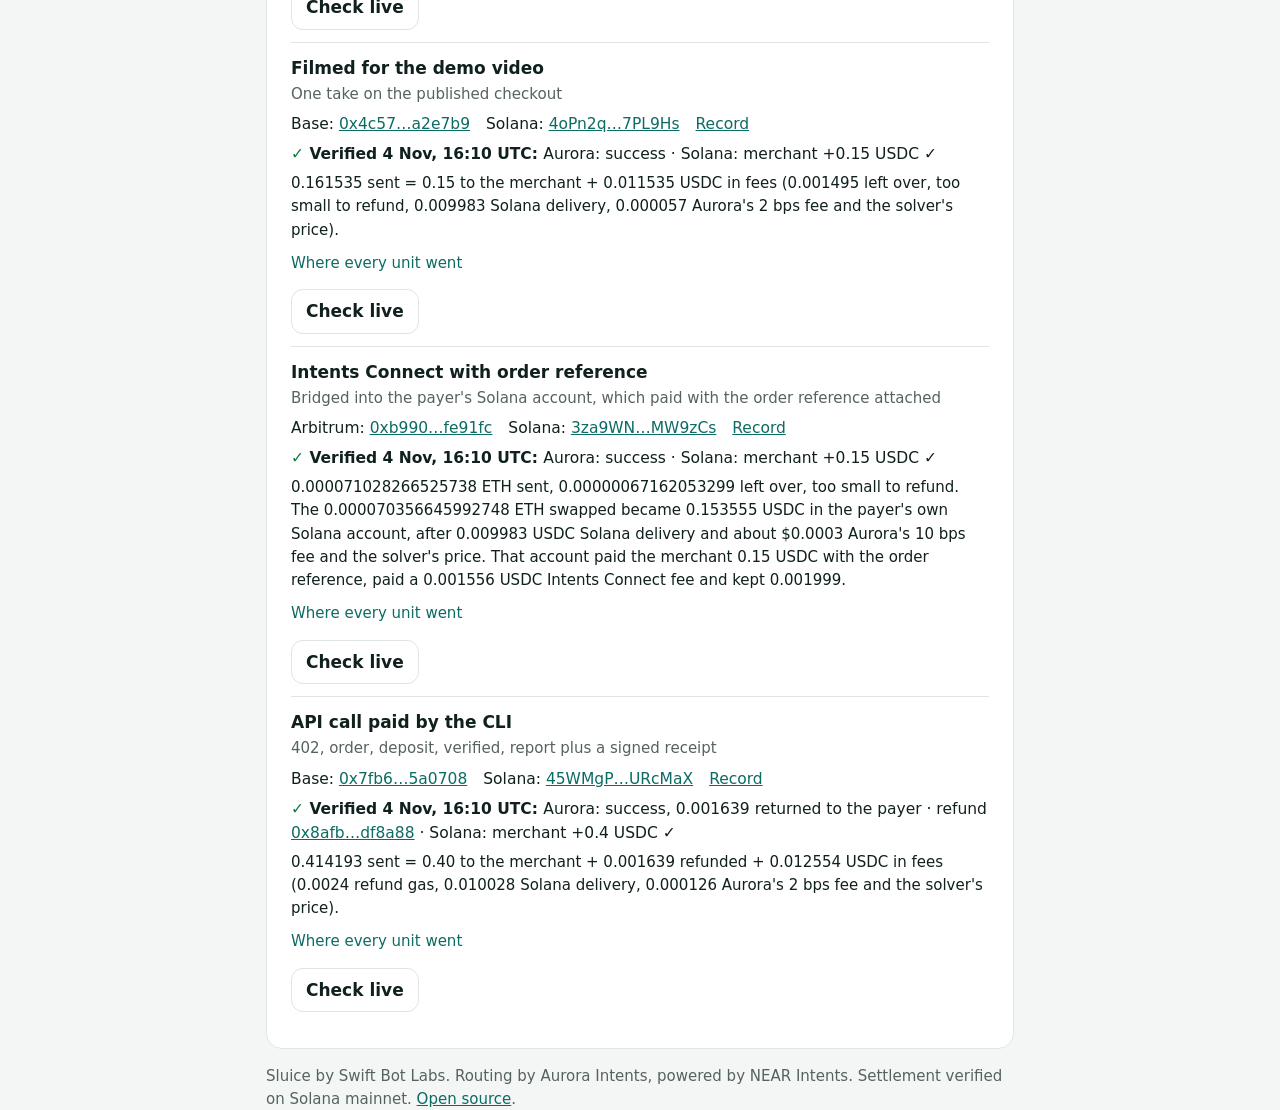
==== commit 88c63993: "README around one merchant journey; hosted 402 API on the page; fee table; private tag explained" ====
--- a/docs/index.html
+++ b/docs/index.html
@@ -3,7 +3,7 @@
 <head>
 <meta charset="utf-8">
 <meta name="viewport" content="width=device-width, initial-scale=1, viewport-fit=cover">
-<meta http-equiv="Content-Security-Policy" content="default-src 'self'; script-src 'self'; style-src 'self'; img-src 'self' data:; connect-src 'self' https://intents-api.aurora.dev https://intents-connect-api.aurora.dev https://1click.chaindefuser.com https://solana-rpc.web.helium.io https://solana-mainnet.gateway.tatum.io https://solana.leorpc.com https://public.rpc.solanavibestation.com; base-uri 'none'; form-action 'none'">
+<meta http-equiv="Content-Security-Policy" content="default-src 'self'; script-src 'self'; style-src 'self'; img-src 'self' data:; connect-src 'self' https://sluice-api.swiftbotlab.workers.dev https://intents-api.aurora.dev https://intents-connect-api.aurora.dev https://1click.chaindefuser.com https://solana-rpc.web.helium.io https://solana-mainnet.gateway.tatum.io https://solana.leorpc.com https://public.rpc.solanavibestation.com; base-uri 'none'; form-action 'none'">
 <meta name="referrer" content="no-referrer">
 <meta name="theme-color" content="#0c6b63">
 <title>Sluice Pay</title>
@@ -427,11 +427,17 @@
 
     <section id="agents" class="card">
       <h2>For APIs and agents</h2>
-      <p>The same rail works without a browser. A Sluice API answers <code>402 Payment Required</code> with its price in USDC on Solana. The buyer pays from any supported chain and calls again. The server delivers exactly once, only after it has seen the USDC land on Solana, and returns a signed receipt.</p>
-<pre><code>$ python3 cli/sluice_buy.py https://api.example.com/api/report/&lt;address&gt; \
-    --pay base:USDC --key-file payer.key --max-usd 0.60
-402: price 0.40 USDC on Solana -&gt; 9cYF…DReR
-order ord_…: send 0.410… USDC on Base to 0x…
+      <p>The same rail works without a browser. A Sluice API answers <code>402 Payment Required</code> with its price in USDC on Solana. The buyer pays from any supported chain and calls again. The server delivers exactly once, only after it has read the USDC credit on Solana, and returns a signed receipt.</p>
+      <p>A hosted one is live. Ask it for its price:</p>
+<pre><code>curl -i https://sluice-api.swiftbotlab.workers.dev/api/report/9cYFzrmHRcsYzLhAWsNemzCy75ZhETn2px4MS8oDDReR</code></pre>
+      <button id="btn-ask-api" class="ghost" type="button">Ask the live API from this page</button>
+      <div id="api-answer" class="apians muted" aria-live="polite"></div>
+      <p>Then create an order with your own refund address, send the exact amount it quotes from your own wallet, and call again with <code>X-Sluice-Order</code>. The receipt key is published at <a href="https://sluice-api.swiftbotlab.workers.dev/.well-known/sluice.json">/.well-known/sluice.json</a>. Every step, with the headless buyer that checks the quote against NEAR Intents' public record before it pays:</p>
+<pre><code>$ python3 cli/sluice_buy.py https://sluice-api.swiftbotlab.workers.dev/api/report/&lt;address&gt; \
+    --pay base:USDC --key-file payer.key --max-usd 0.30
+402: price 0.2 USDC on Solana -&gt; 9cYF…DReR
+order ord_…: send 0.2121… via base:USDC to 0x…
+  quote independently checked with NEAR Intents: recipient, amount, asset, refund address
 deposit ok: https://basescan.org/tx/0x…
   SETTLED: Paid: verified on Solana
 receipt signature valid: True; body hash matches: True
--- a/docs/style.css
+++ b/docs/style.css
@@ -194,6 +194,9 @@
 .proof .pending { font-size: 15px; margin-top: 4px; }
 .proof .pending:empty { display: none; }
 .fees { margin-top: 6px; }
+.apians { font-size: 15px; margin: 8px 0 4px; overflow-wrap: anywhere; }
+.apians:empty { display: none; }
+#btn-ask-api { min-height: 44px; }
 .fees .feeline { margin: 4px 0; font-size: 15px; overflow-wrap: anywhere; }
 .fees details { margin-top: 2px; }
 .fees summary { cursor: pointer; color: var(--accent); font-size: 15px; min-height: 32px; display: flex; align-items: center; }
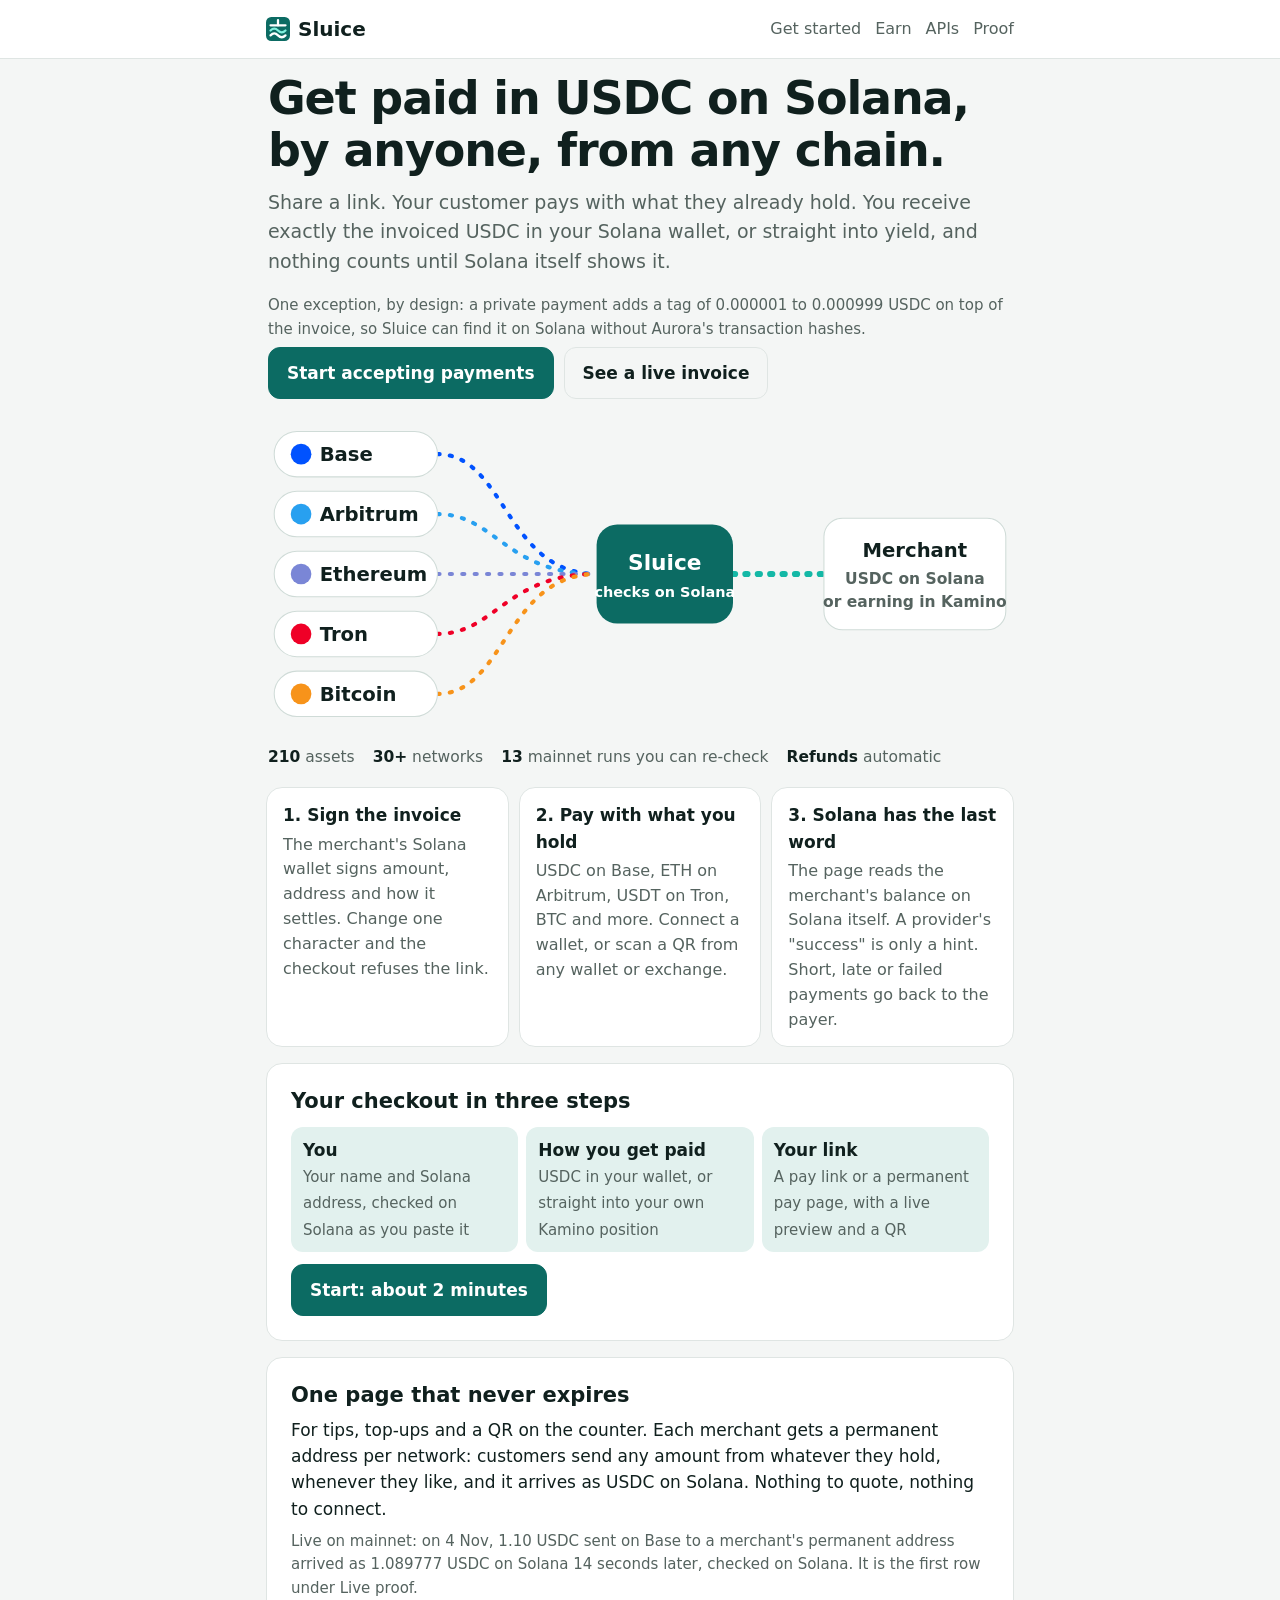
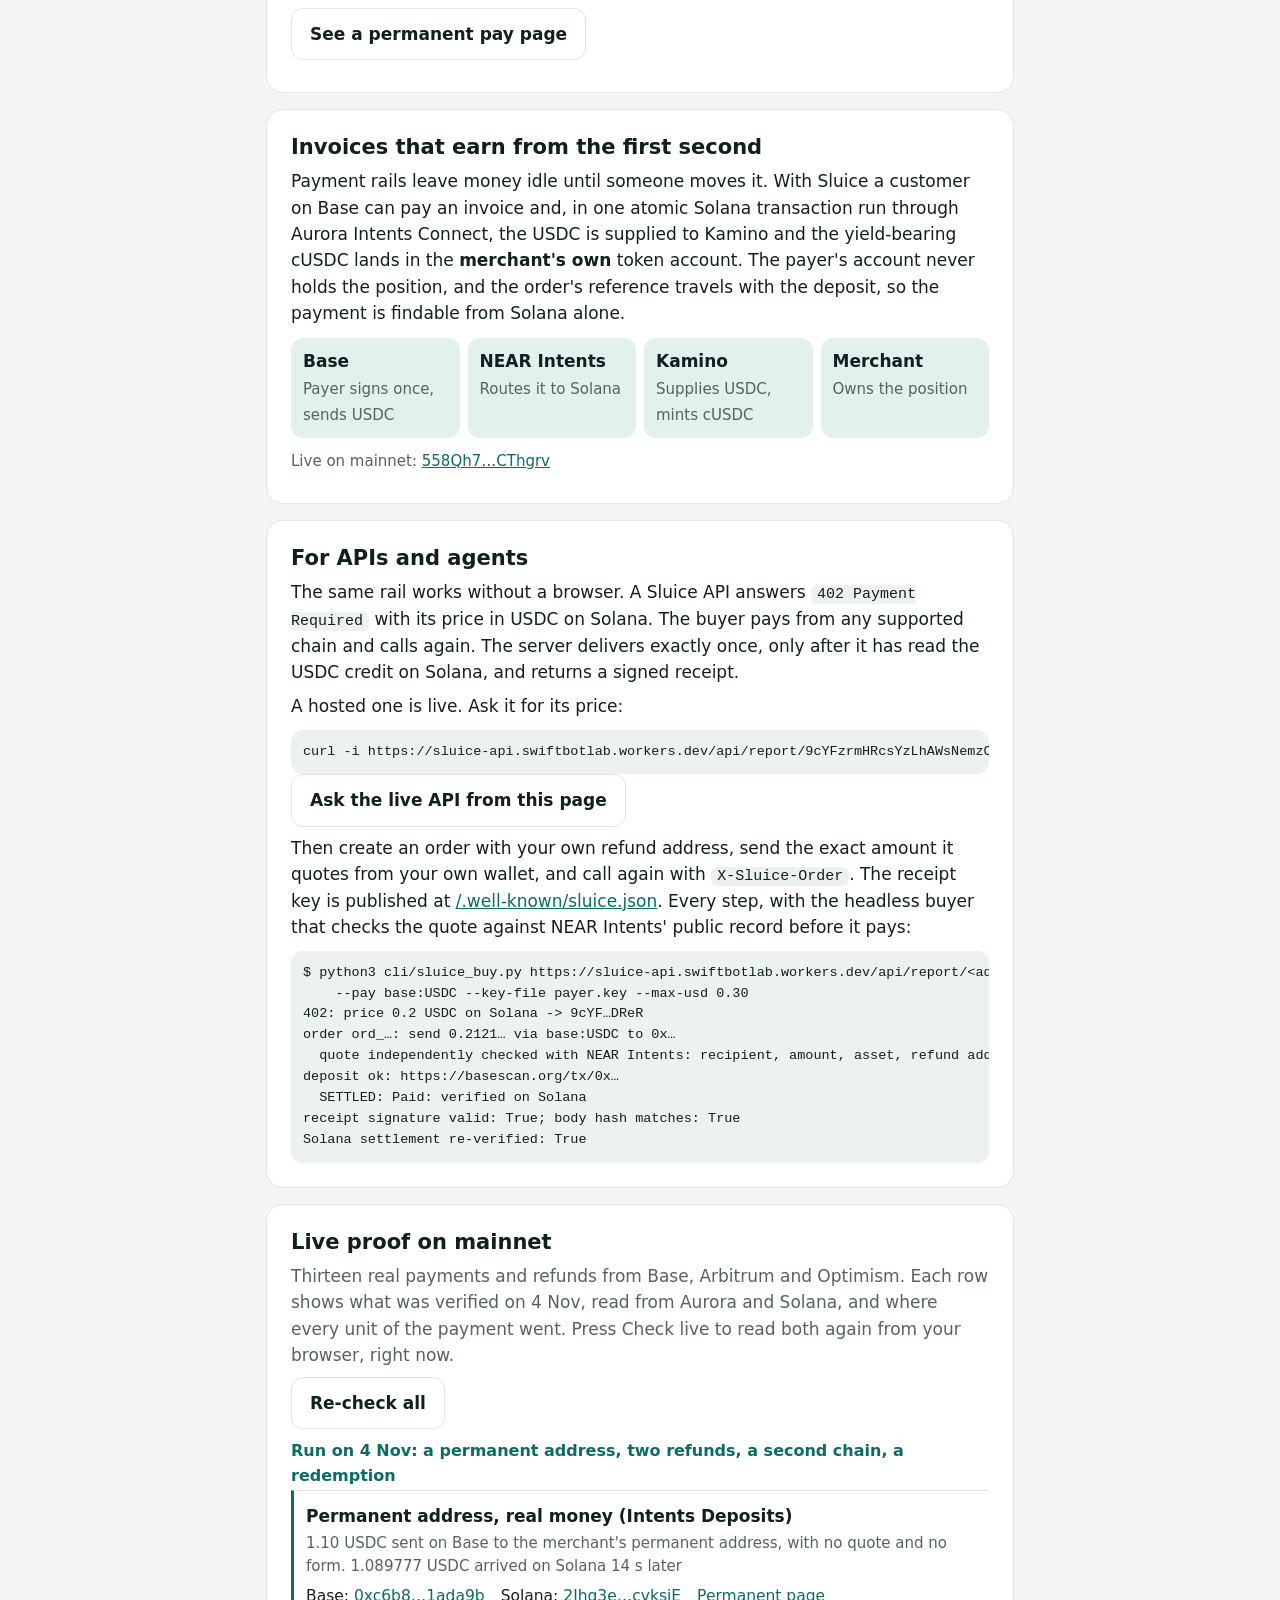
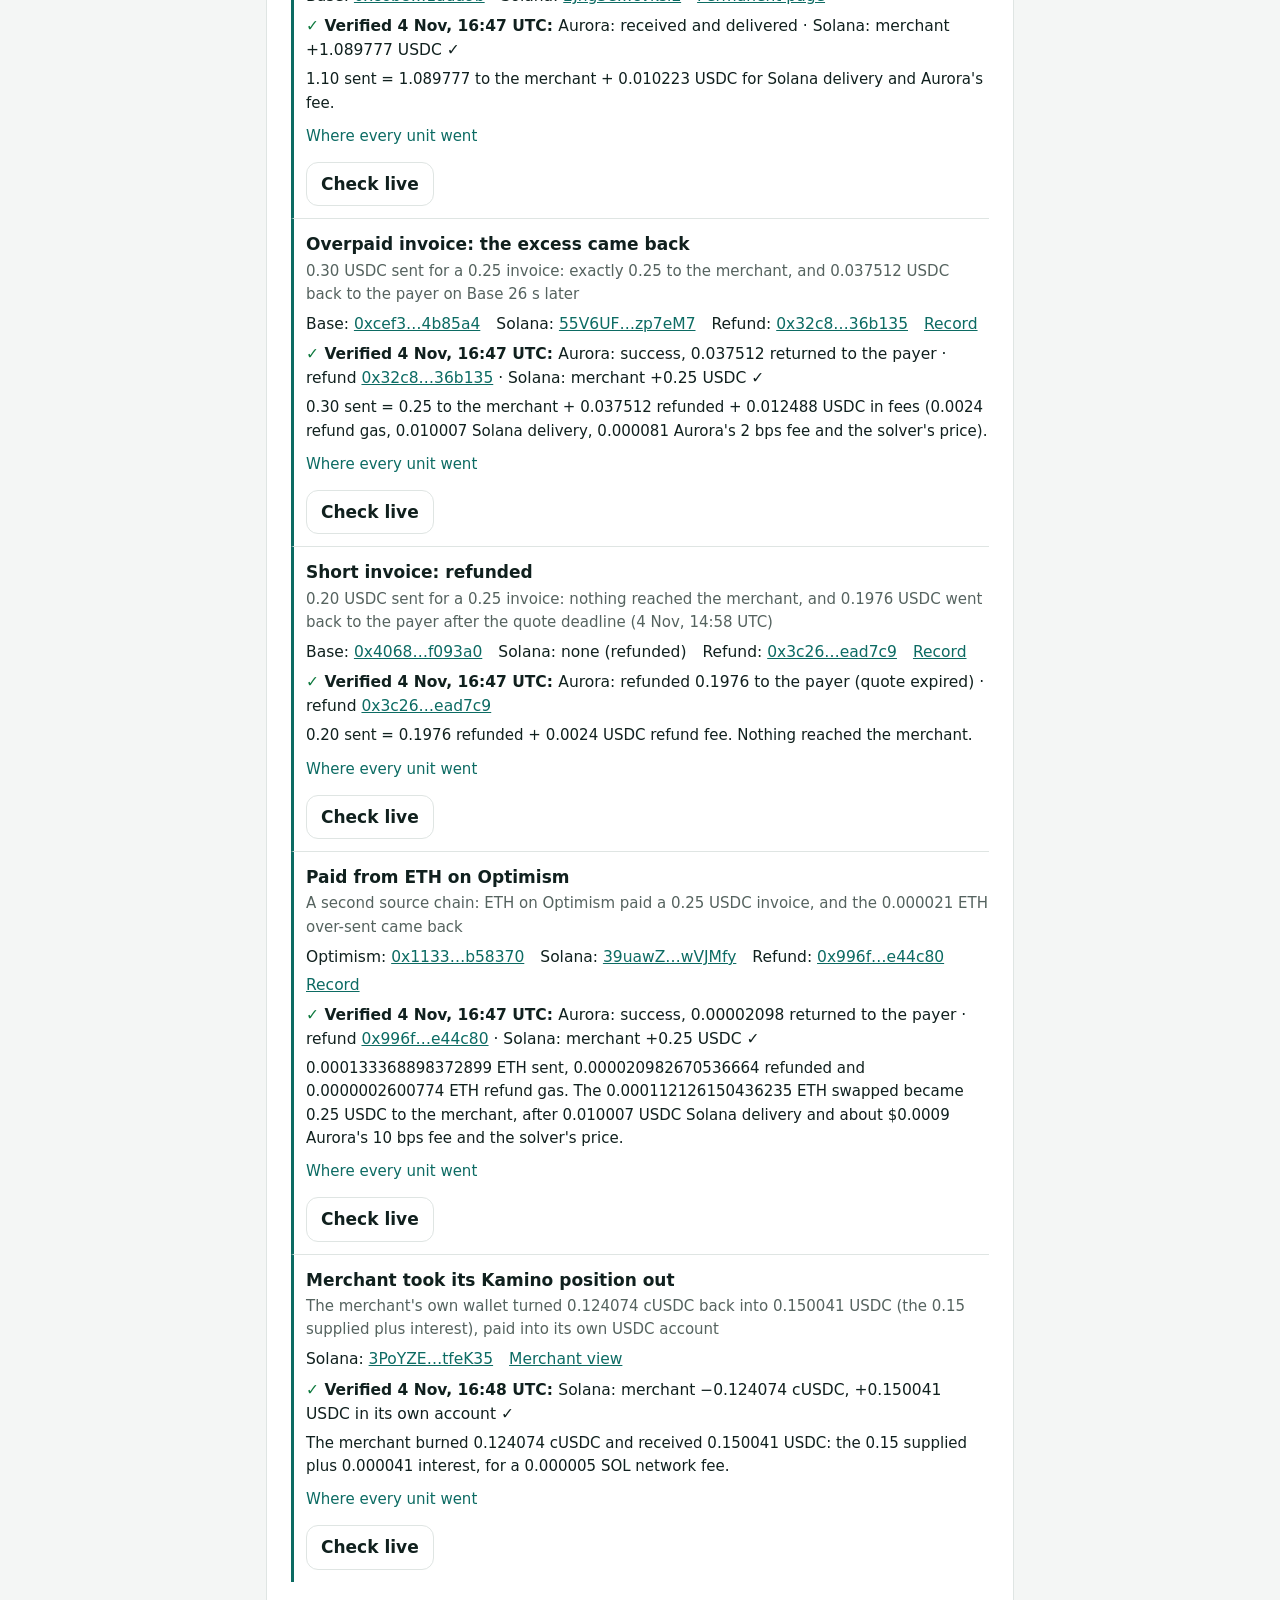
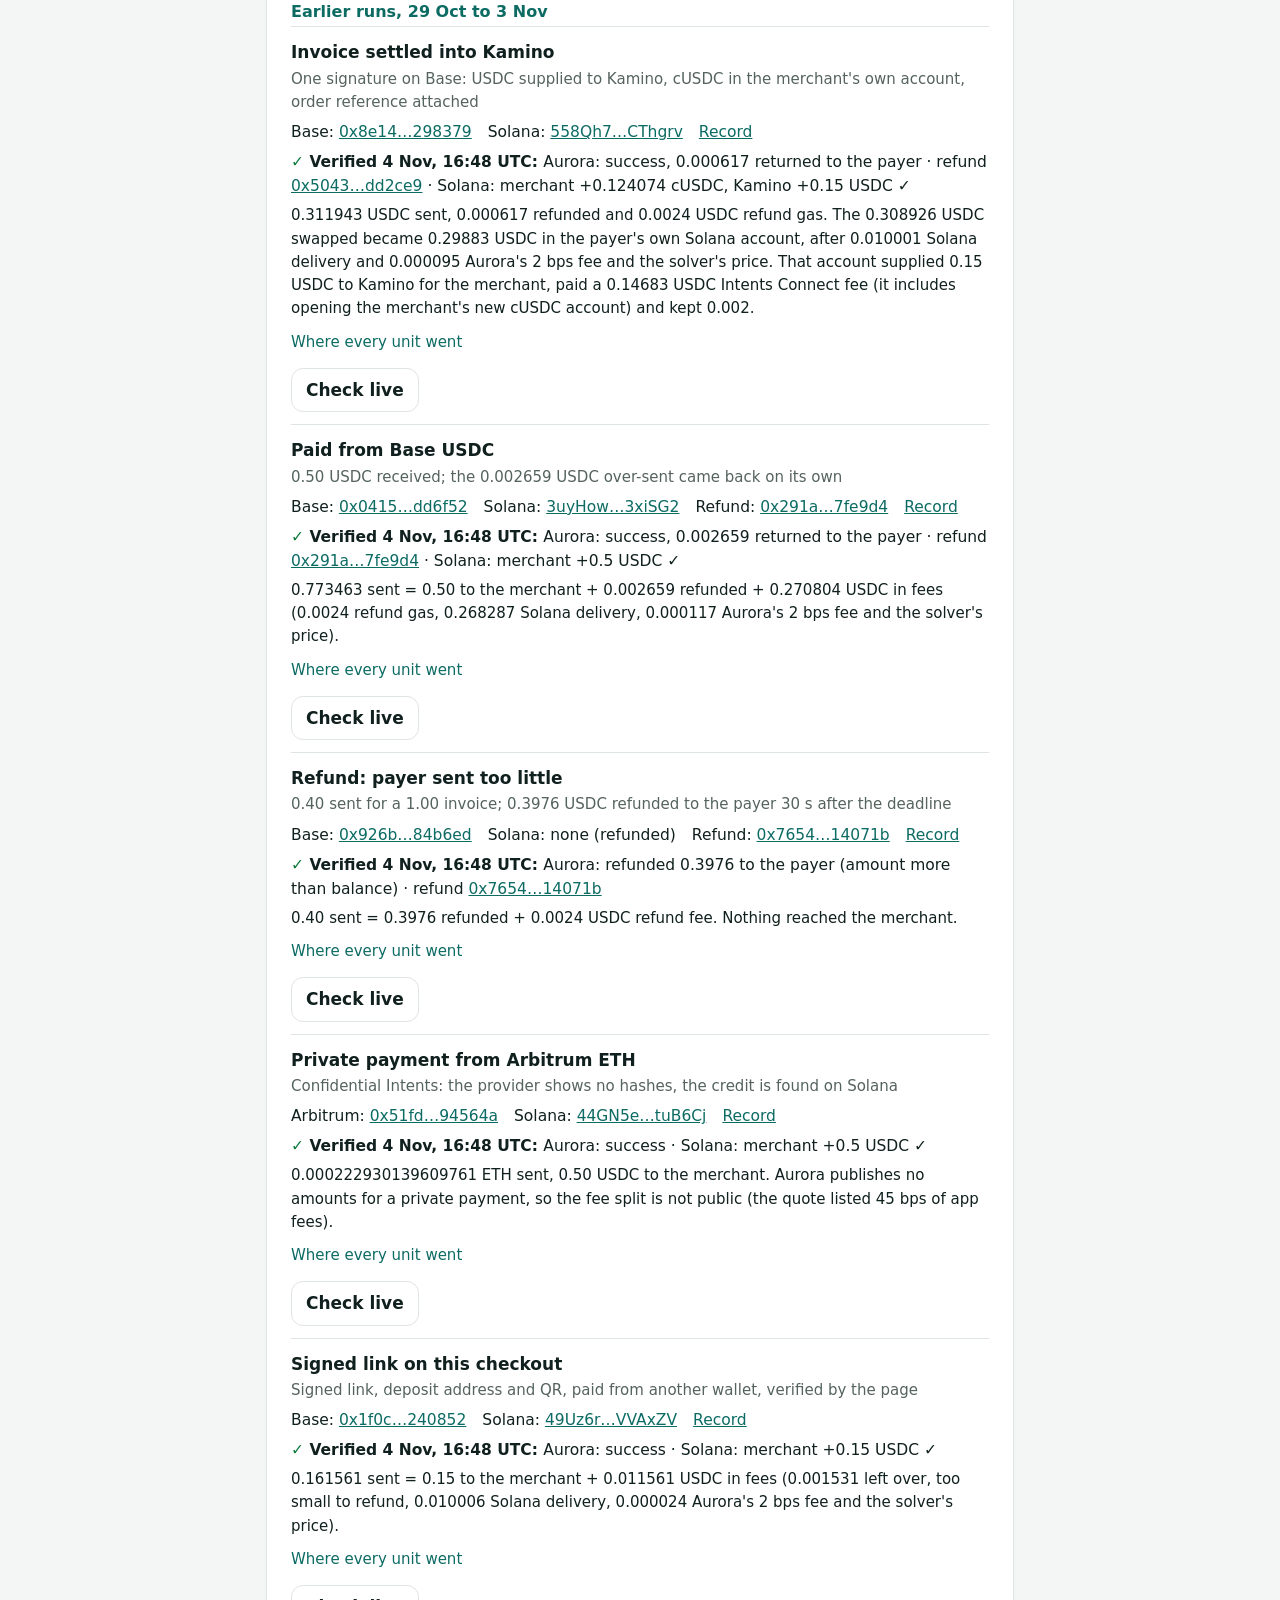
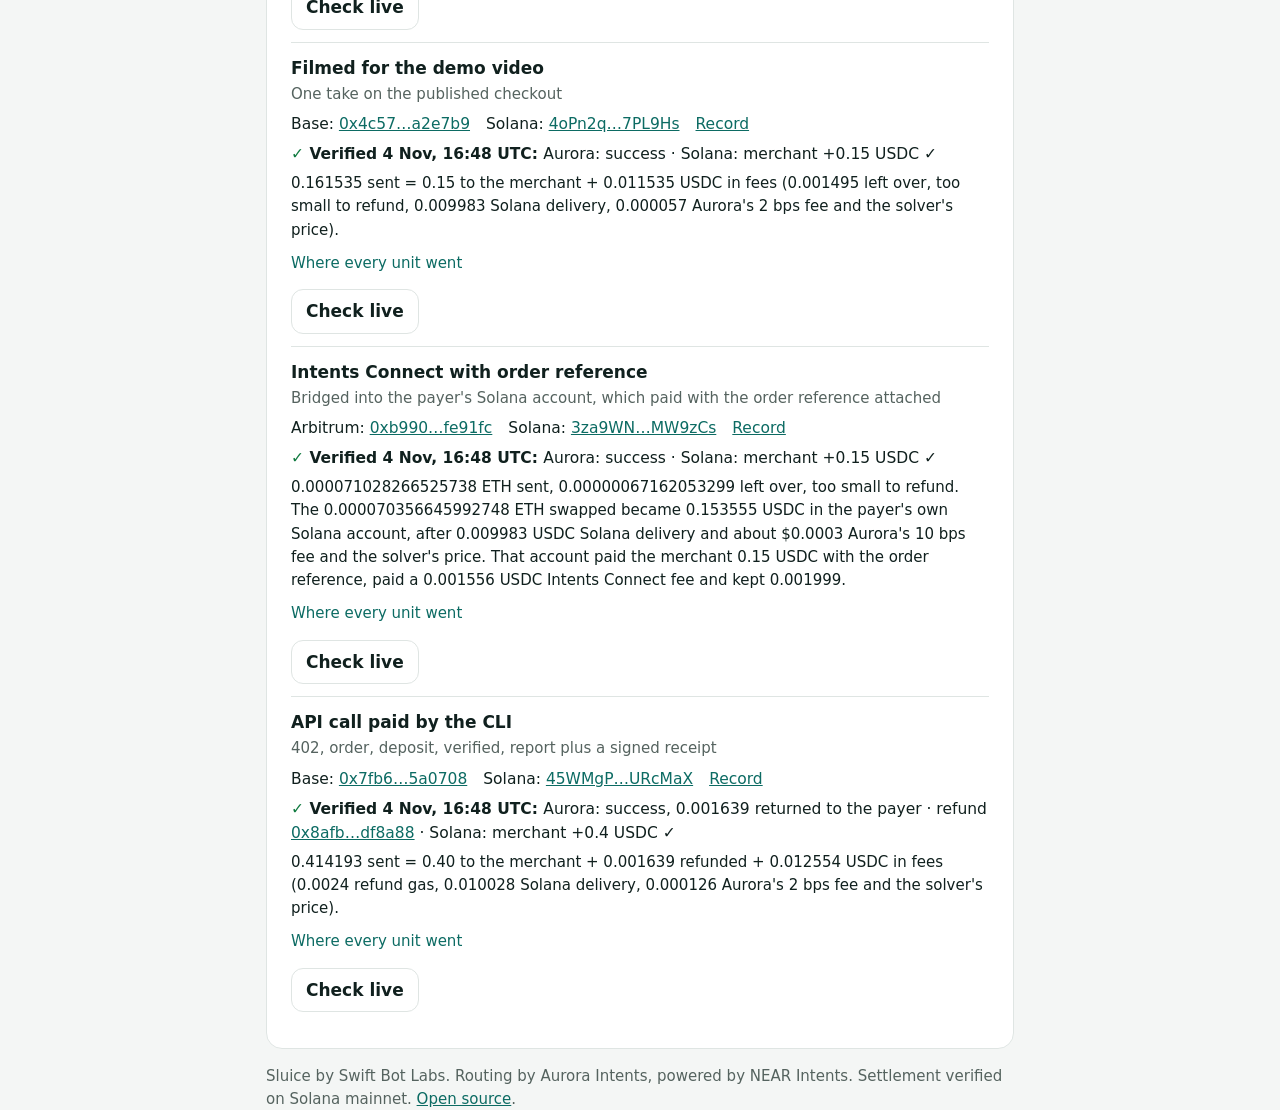
==== commit 3a736e23: "Live proof readable without JavaScript: every row's stored verification rendered into the page tools" ====
--- a/docs/index.html
+++ b/docs/index.html
@@ -223,12 +223,12 @@
       <p class="muted hint">Last 14 days, your local time. Only credits read from Solana count. Hover or tap a day.</p>
       <div id="m-chart" class="chart" role="group" aria-label="USDC received per day, last 14 days"></div>
       <div class="row between"><h2>Latest payments</h2><button id="m-all" class="link" type="button">All payments</button></div>
-      <div id="m-latest" class="ledger"><p class="muted">Reading Solana…</p></div>
+      <div id="m-latest" class="ledger"><p class="muted">Reading Solana… (this view reads the merchant's account live and needs JavaScript; the stored verification of every run is under Live proof)</p></div>
     </div>
     <div id="mp-payments" class="card hidden" role="tabpanel" aria-labelledby="mt-payments">
       <h2>Payments received</h2>
       <p class="muted hint" id="m-scan-note">Every amount is read from Solana. Where this checkout routed a payment, Aurora adds what the customer paid with and a record you can share.</p>
-      <div id="m-rows" class="ledger"><p class="muted">Reading Solana…</p></div>
+      <div id="m-rows" class="ledger"><p class="muted">Reading Solana… (this view reads the merchant's account live and needs JavaScript; the stored verification of every run is under Live proof)</p></div>
     </div>
     <div id="mp-earn" class="card hidden" role="tabpanel" aria-labelledby="mt-earn">
       <h2>Your Kamino position</h2>
@@ -238,10 +238,10 @@
       </div>
       <p class="muted hint">cUSDC is Kamino's receipt for USDC supplied to its main-market reserve. Its USDC value only grows as borrowers pay interest, so the rate of your newest deposit gives a floor for today's value.</p>
       <h2>Deposits into Kamino</h2>
-      <div id="m-earn-rows" class="ledger"><p class="muted">Reading Solana…</p></div>
+      <div id="m-earn-rows" class="ledger"><p class="muted">Reading Solana… (this view reads the merchant's account live and needs JavaScript; the stored verification of every run is under Live proof)</p></div>
       <h2>Getting it back</h2>
       <p>Your wallet owns the cUSDC, so only you can redeem it. <code>python3 cli/redeem_earn.py --owner &lt;your address&gt;</code> simulates the withdrawal on mainnet; with <code>--key-file</code> and <code>--send</code> it turns cUSDC back into USDC plus interest, in your own USDC account.</p>
-      <div id="m-out-rows" class="ledger"><p class="muted">Reading Solana…</p></div>
+      <div id="m-out-rows" class="ledger"><p class="muted">Reading Solana… (this view reads the merchant's account live and needs JavaScript; the stored verification of every run is under Live proof)</p></div>
       <p class="muted hint">Kamino is a third-party protocol: smart-contract and liquidity risk apply until you redeem.</p>
     </div>
   </section>
@@ -448,7 +448,26 @@
       <h2>Live proof on mainnet</h2>
       <p class="muted">Thirteen real payments and refunds from Base, Arbitrum and Optimism. Each row shows what was verified on 4 Nov, read from Aurora and Solana, and where every unit of the payment went. Press Check live to read both again from your browser, right now.</p>
       <button id="btn-check-all" class="ghost" type="button">Re-check all</button>
-      <div id="proof-table"></div>
+      <div id="proof-table">
+<!-- static:proof:start (tools/render_static.mjs writes this from proofs-snapshot.json; app.js replaces it) -->
+<p class="muted snapnote">Verified 4 Nov, 16:48 UTC: all 13 rows read from Aurora and Solana mainnet. Every hash opens the explorer. With JavaScript on, Check live reads both again from your browser.</p>
+<h3 class="proof-head">Run on 4 Nov: a permanent address, two refunds, a second chain, a redemption</h3>
+<div class="proof fresh" data-id="0xc6b89c8e5f80eeae72b9eb7b428b035c5b907c67cac238d899f649a4541ada9b"><b>Permanent address, real money (Intents Deposits)</b><div class="note">1.10 USDC sent on Base to the merchant's permanent address, with no quote and no form. 1.089777 USDC arrived on Solana 14 s later</div><div class="links"><span>Base: <a href="https://basescan.org/tx/0xc6b89c8e5f80eeae72b9eb7b428b035c5b907c67cac238d899f649a4541ada9b" target="_blank" rel="noopener">0xc6b8…1ada9b</a></span><span>Solana: <a href="https://solscan.io/tx/2Jhg3e1bBxCi3oE1BogFcvTn7bivpY3SaJbfnqqbDUzviswDczjU9Fi4WuHbLqw7EVtgqmR7qsz6hgQRHxcvksiE" target="_blank" rel="noopener">2Jhg3e…cvksiE</a></span><a href="#a=9cYFzrmHRcsYzLhAWsNemzCy75ZhETn2px4MS8oDDReR">Permanent page</a></div><div class="out ok"><span class="when">Verified 4 Nov, 16:47 UTC: </span>Aurora: received and delivered · Solana: merchant +1.089777 USDC ✓<div class="fees"><p class="feeline">1.10 sent = 1.089777 to the merchant + 0.010223 USDC for Solana delivery and Aurora's fee.</p><details><summary>Where every unit went</summary><table class="feetab"><tr class="tot"><td>Sent on Base to the permanent address</td><td>1.10<span class="u"> USDC</span></td></tr><tr class="k-merchant"><td>to the merchant on Solana (read from Solana)</td><td>1.089777<span class="u"> USDC</span></td></tr><tr class="k-fee"><td>Solana delivery and Aurora's fee (Aurora's record of a permanent address does not split the two)</td><td>0.010223<span class="u"> USDC</span></td></tr></table></details></div></div></div>
+<div class="proof fresh" data-id="0xcef3352b2ba6fd3cf1ceae4bdcf5bbdc284525c0d783611e9afb4f5ac04b85a4"><b>Overpaid invoice: the excess came back</b><div class="note">0.30 USDC sent for a 0.25 invoice: exactly 0.25 to the merchant, and 0.037512 USDC back to the payer on Base 26 s later</div><div class="links"><span>Base: <a href="https://basescan.org/tx/0xcef3352b2ba6fd3cf1ceae4bdcf5bbdc284525c0d783611e9afb4f5ac04b85a4" target="_blank" rel="noopener">0xcef3…4b85a4</a></span><span>Solana: <a href="https://solscan.io/tx/55V6UFtjVaCzWuK7WEDxBnS8LvXb2GLqdZFoDRXRXkbR472Rw4h9n9nWNdYJEKKYXaNxfrs9apB1WmiQVYzp7eM7" target="_blank" rel="noopener">55V6UF…zp7eM7</a></span><span>Refund: <a href="https://basescan.org/tx/0x32c814bfd4e1c22fc1bd34d0c44228cd3ee5c70cd44b5058a35445c5a136b135" target="_blank" rel="noopener">0x32c8…36b135</a></span><a href="#s=0x57c2C008e9739E012D6878164E5E70BcA555b6B4">Record</a></div><div class="out ok"><span class="when">Verified 4 Nov, 16:47 UTC: </span>Aurora: success, 0.037512 returned to the payer · refund <a href="https://basescan.org/tx/0x32c814bfd4e1c22fc1bd34d0c44228cd3ee5c70cd44b5058a35445c5a136b135" target="_blank" rel="noopener">0x32c8…36b135</a> · Solana: merchant +0.25 USDC ✓<div class="fees"><p class="feeline">0.30 sent = 0.25 to the merchant + 0.037512 refunded + 0.012488 USDC in fees (0.0024 refund gas, 0.010007 Solana delivery, 0.000081 Aurora's 2 bps fee and the solver's price).</p><details><summary>Where every unit went</summary><table class="feetab"><tr class="tot"><td>Sent on Base</td><td>0.30<span class="u"> USDC</span></td></tr><tr><td>swapped</td><td>0.260088<span class="u"> USDC</span></td></tr><tr class="k-refund"><td>refunded to the payer (the excess)</td><td>0.037512<span class="u"> USDC</span></td></tr><tr class="k-fee"><td>refund fee (gas for the refund transaction)</td><td>0.0024<span class="u"> USDC</span></td></tr></table><table class="feetab"><tr class="tot"><td>Swapped</td><td>0.260088<span class="u"> USDC</span></td></tr><tr class="k-merchant"><td>to the merchant on Solana (read from Solana)</td><td>0.25<span class="u"> USDC</span></td></tr><tr class="k-fee"><td>Solana delivery fee (from the quote)</td><td>0.010007<span class="u"> USDC</span></td></tr><tr class="k-fee"><td>Aurora's 2 bps fee and the solver's price</td><td>0.000081<span class="u"> USDC</span></td></tr></table></details></div></div></div>
+<div class="proof fresh" data-id="0x40689997843ddba14ce0ed20c401249e98dc35beed7e48730097317324f093a0"><b>Short invoice: refunded</b><div class="note">0.20 USDC sent for a 0.25 invoice: nothing reached the merchant, and 0.1976 USDC went back to the payer after the quote deadline (4 Nov, 14:58 UTC)</div><div class="links"><span>Base: <a href="https://basescan.org/tx/0x40689997843ddba14ce0ed20c401249e98dc35beed7e48730097317324f093a0" target="_blank" rel="noopener">0x4068…f093a0</a></span><span>Solana: none (refunded)</span><span>Refund: <a href="https://basescan.org/tx/0x3c2630ff73008fcf2f8956511bb954b8d97fca18f72261e38f338a0156ead7c9" target="_blank" rel="noopener">0x3c26…ead7c9</a></span><a href="#s=0xC7F06250568abB20Cf004dBC60fD9EC79bEF196B">Record</a></div><div class="out ok"><span class="when">Verified 4 Nov, 16:47 UTC: </span>Aurora: refunded 0.1976 to the payer (quote expired) · refund <a href="https://basescan.org/tx/0x3c2630ff73008fcf2f8956511bb954b8d97fca18f72261e38f338a0156ead7c9" target="_blank" rel="noopener">0x3c26…ead7c9</a><div class="fees"><p class="feeline">0.20 sent = 0.1976 refunded + 0.0024 USDC refund fee. Nothing reached the merchant.</p><details><summary>Where every unit went</summary><table class="feetab"><tr class="tot"><td>Sent on Base</td><td>0.20<span class="u"> USDC</span></td></tr><tr class="k-refund"><td>refunded to the payer</td><td>0.1976<span class="u"> USDC</span></td></tr><tr class="k-fee"><td>refund fee (gas for the refund transaction)</td><td>0.0024<span class="u"> USDC</span></td></tr></table></details></div></div></div>
+<div class="proof fresh" data-id="0x11333f321d7893103abc3b6a212e1d0a41bbfbe6b44b12cc3635c0d3c5b58370"><b>Paid from ETH on Optimism</b><div class="note">A second source chain: ETH on Optimism paid a 0.25 USDC invoice, and the 0.000021 ETH over-sent came back</div><div class="links"><span>Optimism: <a href="https://optimistic.etherscan.io/tx/0x11333f321d7893103abc3b6a212e1d0a41bbfbe6b44b12cc3635c0d3c5b58370" target="_blank" rel="noopener">0x1133…b58370</a></span><span>Solana: <a href="https://solscan.io/tx/39uawZ5pSTz4jZEPv3DYZHYjxpQurRC6bvZWiac7GNkjqryzP3jpzfxKXs6e1aEgYye9WgjqHXDaYtBHUYwVJMfy" target="_blank" rel="noopener">39uawZ…wVJMfy</a></span><span>Refund: <a href="https://optimistic.etherscan.io/tx/0x996f9e7fcc848f7068a2fb2a2727e0fbf9497c88674400f2a4c4e2234ee44c80" target="_blank" rel="noopener">0x996f…e44c80</a></span><a href="#s=0xcd4587f5e161475a9b3ECFA6DDD22233634b0653">Record</a></div><div class="out ok"><span class="when">Verified 4 Nov, 16:47 UTC: </span>Aurora: success, 0.00002098 returned to the payer · refund <a href="https://optimistic.etherscan.io/tx/0x996f9e7fcc848f7068a2fb2a2727e0fbf9497c88674400f2a4c4e2234ee44c80" target="_blank" rel="noopener">0x996f…e44c80</a> · Solana: merchant +0.25 USDC ✓<div class="fees"><p class="feeline">0.000133368898372899 ETH sent, 0.000020982670536664 refunded and 0.0000002600774 ETH refund gas. The 0.000112126150436235 ETH swapped became 0.25 USDC to the merchant, after 0.010007 USDC Solana delivery and about $0.0009 Aurora's 10 bps fee and the solver's price.</p><details><summary>Where every unit went</summary><table class="feetab"><tr class="tot"><td>Sent on Optimism</td><td>0.000133368898372899<span class="u"> ETH</span></td></tr><tr><td>swapped</td><td>0.000112126150436235<span class="u"> ETH</span></td></tr><tr class="k-refund"><td>refunded to the payer (the excess)</td><td>0.000020982670536664<span class="u"> ETH</span></td></tr><tr class="k-fee"><td>refund fee (gas for the refund transaction)</td><td>0.0000002600774<span class="u"> ETH</span></td></tr></table><table class="feetab"><tr class="tot"><td>Swapped (Aurora values it at $0.2608)</td><td>0.000112126150436235<span class="u"> ETH</span></td></tr><tr class="k-merchant"><td>to the merchant on Solana (read from Solana)</td><td>0.25<span class="u"> USDC</span></td></tr><tr class="k-fee"><td>Solana delivery fee (from the quote)</td><td>0.010007<span class="u"> USDC</span></td></tr><tr class="k-fee"><td>Aurora's 10 bps fee and the solver's price</td><td>≈$0.0009<span class="u"></span></td></tr></table></details></div></div></div>
+<div class="proof fresh" data-id="3PoYZEFgy4XaJEhKPB3gmrNjnMKNoiKtNDvekybz45JnDRxtvBm7263FPct2EiaLC75fUpsQQtqjL1yi8BtfeK35"><b>Merchant took its Kamino position out</b><div class="note">The merchant's own wallet turned 0.124074 cUSDC back into 0.150041 USDC (the 0.15 supplied plus interest), paid into its own USDC account</div><div class="links"><span>Solana: <a href="https://solscan.io/tx/3PoYZEFgy4XaJEhKPB3gmrNjnMKNoiKtNDvekybz45JnDRxtvBm7263FPct2EiaLC75fUpsQQtqjL1yi8BtfeK35" target="_blank" rel="noopener">3PoYZE…tfeK35</a></span><a href="#m=9cYFzrmHRcsYzLhAWsNemzCy75ZhETn2px4MS8oDDReR">Merchant view</a></div><div class="out ok"><span class="when">Verified 4 Nov, 16:48 UTC: </span>Solana: merchant −0.124074 cUSDC, +0.150041 USDC in its own account ✓<div class="fees"><p class="feeline">The merchant burned 0.124074 cUSDC and received 0.150041 USDC: the 0.15 supplied plus 0.000041 interest, for a 0.000005 SOL network fee.</p><details><summary>Where every unit went</summary><table class="feetab"><tr class="tot"><td>USDC paid into the merchant's own account, for 0.124074 cUSDC burned</td><td>0.150041<span class="u"> USDC</span></td></tr><tr class="k-merchant"><td>the 0.15 USDC supplied on 1 Nov</td><td>0.15<span class="u"> USDC</span></td></tr><tr class="k-merchant"><td>interest earned since</td><td>0.000041<span class="u"> USDC</span></td></tr></table><p class="muted">0.000005 SOL network fee, paid by the merchant</p></details></div></div></div>
+<h3 class="proof-head">Earlier runs, 29 Oct to 3 Nov</h3>
+<div class="proof" data-id="0x8e14bae0049ac8491469eac7087793f988bde603b515603095175b291f298379"><b>Invoice settled into Kamino</b><div class="note">One signature on Base: USDC supplied to Kamino, cUSDC in the merchant's own account, order reference attached</div><div class="links"><span>Base: <a href="https://basescan.org/tx/0x8e14bae0049ac8491469eac7087793f988bde603b515603095175b291f298379" target="_blank" rel="noopener">0x8e14…298379</a></span><span>Solana: <a href="https://solscan.io/tx/558Qh7GUjopxDNUfzDib42h7CwtAhDfCvDBAAwCCAc9zNWHaayHaSq3GUuUtzN6SEWBZwr8CWsBaCvJfqFCThgrv" target="_blank" rel="noopener">558Qh7…CThgrv</a></span><a href="#c=Cg13sKZkqtvmJUmUVqH6GHWzMDNdsNnQfLyRWAWYNy9s.9cYFzrmHRcsYzLhAWsNemzCy75ZhETn2px4MS8oDDReR">Record</a></div><div class="out ok"><span class="when">Verified 4 Nov, 16:48 UTC: </span>Aurora: success, 0.000617 returned to the payer · refund <a href="https://basescan.org/tx/0x5043e590de8d0edd57c901b33a5770e24b933f8747187ebbe26b059397dd2ce9" target="_blank" rel="noopener">0x5043…dd2ce9</a> · Solana: merchant +0.124074 cUSDC, Kamino +0.15 USDC ✓<div class="fees"><p class="feeline">0.311943 USDC sent, 0.000617 refunded and 0.0024 USDC refund gas. The 0.308926 USDC swapped became 0.29883 USDC in the payer's own Solana account, after 0.010001 Solana delivery and 0.000095 Aurora's 2 bps fee and the solver's price. That account supplied 0.15 USDC to Kamino for the merchant, paid a 0.14683 USDC Intents Connect fee (it includes opening the merchant's new cUSDC account) and kept 0.002.</p><details><summary>Where every unit went</summary><table class="feetab"><tr class="tot"><td>Sent on Base</td><td>0.311943<span class="u"> USDC</span></td></tr><tr><td>swapped</td><td>0.308926<span class="u"> USDC</span></td></tr><tr class="k-refund"><td>refunded to the payer (the excess)</td><td>0.000617<span class="u"> USDC</span></td></tr><tr class="k-fee"><td>refund fee (gas for the refund transaction)</td><td>0.0024<span class="u"> USDC</span></td></tr></table><table class="feetab"><tr class="tot"><td>Swapped</td><td>0.308926<span class="u"> USDC</span></td></tr><tr><td>to the payer's own Solana account (Intents Connect)</td><td>0.29883<span class="u"> USDC</span></td></tr><tr class="k-fee"><td>Solana delivery fee (from the quote)</td><td>0.010001<span class="u"> USDC</span></td></tr><tr class="k-fee"><td>Aurora's 2 bps fee and the solver's price</td><td>0.000095<span class="u"> USDC</span></td></tr></table><table class="feetab"><tr class="tot"><td>Reached the payer's own Solana account, which then ran one transaction</td><td>0.29883<span class="u"> USDC</span></td></tr><tr class="k-merchant"><td>supplied to Kamino for the merchant (who got 0.124074 cUSDC)</td><td>0.15<span class="u"> USDC</span></td></tr><tr class="k-fee"><td>Intents Connect fee, to its relayer (pinned in the audit), including rent for the merchant's new cUSDC account (0.00148844 SOL)</td><td>0.14683<span class="u"> USDC</span></td></tr><tr><td>left in the payer's own Solana account</td><td>0.002<span class="u"> USDC</span></td></tr></table></details></div></div></div>
+<div class="proof" data-id="0x041579bb7dfcdc42b09b50b5809f746981a6b4cc8e46de22acca7e571bdd6f52"><b>Paid from Base USDC</b><div class="note">0.50 USDC received; the 0.002659 USDC over-sent came back on its own</div><div class="links"><span>Base: <a href="https://basescan.org/tx/0x041579bb7dfcdc42b09b50b5809f746981a6b4cc8e46de22acca7e571bdd6f52" target="_blank" rel="noopener">0x0415…dd6f52</a></span><span>Solana: <a href="https://solscan.io/tx/3uyHowgryQxRWjsC9DrxMSxFd1nvpEtq3xsrR6iGJfodAdsRC6TyVN8Zk1GgUWunsLH1j6dnz9Tz2tsMhu3xiSG2" target="_blank" rel="noopener">3uyHow…3xiSG2</a></span><span>Refund: <a href="https://basescan.org/tx/0x291a1b7a6eb2af6acc8a62da930f74c9a7fb92e123a42a0d943dfb81a87fe9d4" target="_blank" rel="noopener">0x291a…7fe9d4</a></span><a href="#s=0xd1EFDa88E49e98c3a9881C8CfcB0c9dfED19D8A5">Record</a></div><div class="out ok"><span class="when">Verified 4 Nov, 16:48 UTC: </span>Aurora: success, 0.002659 returned to the payer · refund <a href="https://basescan.org/tx/0x291a1b7a6eb2af6acc8a62da930f74c9a7fb92e123a42a0d943dfb81a87fe9d4" target="_blank" rel="noopener">0x291a…7fe9d4</a> · Solana: merchant +0.5 USDC ✓<div class="fees"><p class="feeline">0.773463 sent = 0.50 to the merchant + 0.002659 refunded + 0.270804 USDC in fees (0.0024 refund gas, 0.268287 Solana delivery, 0.000117 Aurora's 2 bps fee and the solver's price).</p><details><summary>Where every unit went</summary><table class="feetab"><tr class="tot"><td>Sent on Base</td><td>0.773463<span class="u"> USDC</span></td></tr><tr><td>swapped</td><td>0.768404<span class="u"> USDC</span></td></tr><tr class="k-refund"><td>refunded to the payer (the excess)</td><td>0.002659<span class="u"> USDC</span></td></tr><tr class="k-fee"><td>refund fee (gas for the refund transaction)</td><td>0.0024<span class="u"> USDC</span></td></tr></table><table class="feetab"><tr class="tot"><td>Swapped</td><td>0.768404<span class="u"> USDC</span></td></tr><tr class="k-merchant"><td>to the merchant on Solana (read from Solana)</td><td>0.50<span class="u"> USDC</span></td></tr><tr class="k-fee"><td>Solana delivery fee (from the quote), including rent for the merchant's new USDC account (0.00148844 SOL)</td><td>0.268287<span class="u"> USDC</span></td></tr><tr class="k-fee"><td>Aurora's 2 bps fee and the solver's price</td><td>0.000117<span class="u"> USDC</span></td></tr></table></details></div></div></div>
+<div class="proof" data-id="0x926b1cce75dac5750c8cbe0364519987aa3d56d93f7bfaae6bad08fe9084b6ed"><b>Refund: payer sent too little</b><div class="note">0.40 sent for a 1.00 invoice; 0.3976 USDC refunded to the payer 30 s after the deadline</div><div class="links"><span>Base: <a href="https://basescan.org/tx/0x926b1cce75dac5750c8cbe0364519987aa3d56d93f7bfaae6bad08fe9084b6ed" target="_blank" rel="noopener">0x926b…84b6ed</a></span><span>Solana: none (refunded)</span><span>Refund: <a href="https://basescan.org/tx/0x7654c9edaf4e4dc2f4dbca8e23638b8570baa736d3ea1b532836b0471314071b" target="_blank" rel="noopener">0x7654…14071b</a></span><a href="#s=0x399E9E3B0013C1D51148F19402d9A5ecC7e0AD56">Record</a></div><div class="out ok"><span class="when">Verified 4 Nov, 16:48 UTC: </span>Aurora: refunded 0.3976 to the payer (amount more than balance) · refund <a href="https://basescan.org/tx/0x7654c9edaf4e4dc2f4dbca8e23638b8570baa736d3ea1b532836b0471314071b" target="_blank" rel="noopener">0x7654…14071b</a><div class="fees"><p class="feeline">0.40 sent = 0.3976 refunded + 0.0024 USDC refund fee. Nothing reached the merchant.</p><details><summary>Where every unit went</summary><table class="feetab"><tr class="tot"><td>Sent on Base</td><td>0.40<span class="u"> USDC</span></td></tr><tr class="k-refund"><td>refunded to the payer</td><td>0.3976<span class="u"> USDC</span></td></tr><tr class="k-fee"><td>refund fee (gas for the refund transaction)</td><td>0.0024<span class="u"> USDC</span></td></tr></table></details></div></div></div>
+<div class="proof" data-id="0x51fdff2ad7247d23f443f9611bd333d8b7398766b57d1e6cde8983d5ac94564a"><b>Private payment from Arbitrum ETH</b><div class="note">Confidential Intents: the provider shows no hashes, the credit is found on Solana</div><div class="links"><span>Arbitrum: <a href="https://arbiscan.io/tx/0x51fdff2ad7247d23f443f9611bd333d8b7398766b57d1e6cde8983d5ac94564a" target="_blank" rel="noopener">0x51fd…94564a</a></span><span>Solana: <a href="https://solscan.io/tx/44GN5eYQhed3UHLkwCXxi2nJU53xeHot1Ff5x4YQNNZn9PG4vy8XVMhrvof6V4fJ9C2SEKCJ9ev8dAXUDZtuB6Cj" target="_blank" rel="noopener">44GN5e…tuB6Cj</a></span><a href="#s=0xFAae838d6717EBE699118255Ae94e0a970064CC1">Record</a></div><div class="out ok"><span class="when">Verified 4 Nov, 16:48 UTC: </span>Aurora: success · Solana: merchant +0.5 USDC ✓<div class="fees"><p class="feeline">0.000222930139609761 ETH sent, 0.50 USDC to the merchant. Aurora publishes no amounts for a private payment, so the fee split is not public (the quote listed 45 bps of app fees).</p><details><summary>Where every unit went</summary><table class="feetab"><tr class="tot"><td>Sent on Arbitrum (the deposit transaction)</td><td>0.000222930139609761<span class="u"> ETH</span></td></tr><tr class="k-merchant"><td>to the merchant on Solana (read from Solana)</td><td>0.50<span class="u"> USDC</span></td></tr></table></details></div></div></div>
+<div class="proof" data-id="0x1f0c7e5f28450751799f7594f0ba5272b4b883c9efdd95b6c2f812017b240852"><b>Signed link on this checkout</b><div class="note">Signed link, deposit address and QR, paid from another wallet, verified by the page</div><div class="links"><span>Base: <a href="https://basescan.org/tx/0x1f0c7e5f28450751799f7594f0ba5272b4b883c9efdd95b6c2f812017b240852" target="_blank" rel="noopener">0x1f0c…240852</a></span><span>Solana: <a href="https://solscan.io/tx/49Uz6rAsJMQEx2qcX9JdCJqSzCdbpWSKBttYaJNrjaPKjAfZ5qH6SdLr3mwAw34rucxM6hy2i91FcAJe1nVVAxZV" target="_blank" rel="noopener">49Uz6r…VVAxZV</a></span><a href="#s=0x6919bC22A44a4E3941318dBa908e7a282C2B22BE">Record</a></div><div class="out ok"><span class="when">Verified 4 Nov, 16:48 UTC: </span>Aurora: success · Solana: merchant +0.15 USDC ✓<div class="fees"><p class="feeline">0.161561 sent = 0.15 to the merchant + 0.011561 USDC in fees (0.001531 left over, too small to refund, 0.010006 Solana delivery, 0.000024 Aurora's 2 bps fee and the solver's price).</p><details><summary>Where every unit went</summary><table class="feetab"><tr class="tot"><td>Sent on Base</td><td>0.161561<span class="u"> USDC</span></td></tr><tr><td>swapped</td><td>0.16003<span class="u"> USDC</span></td></tr><tr class="k-fee"><td>left over after the swap, not refunded (less than the 0.0024 USDC refund fee)</td><td>0.001531<span class="u"> USDC</span></td></tr></table><table class="feetab"><tr class="tot"><td>Swapped</td><td>0.16003<span class="u"> USDC</span></td></tr><tr class="k-merchant"><td>to the merchant on Solana (read from Solana)</td><td>0.15<span class="u"> USDC</span></td></tr><tr class="k-fee"><td>Solana delivery fee (from the quote)</td><td>0.010006<span class="u"> USDC</span></td></tr><tr class="k-fee"><td>Aurora's 2 bps fee and the solver's price</td><td>0.000024<span class="u"> USDC</span></td></tr></table></details></div></div></div>
+<div class="proof" data-id="0x4c5789409a649fd11ed158476265c9230beda4104fa595944acfc96651a2e7b9"><b>Filmed for the demo video</b><div class="note">One take on the published checkout</div><div class="links"><span>Base: <a href="https://basescan.org/tx/0x4c5789409a649fd11ed158476265c9230beda4104fa595944acfc96651a2e7b9" target="_blank" rel="noopener">0x4c57…a2e7b9</a></span><span>Solana: <a href="https://solscan.io/tx/4oPn2qbtaHY2JiDi88BAFivHjDcHJs8QbmBDhbPezWuuZT2VVPcU7m5tb7kSwxxeY7pN6CNPj448xEZT3q7PL9Hs" target="_blank" rel="noopener">4oPn2q…7PL9Hs</a></span><a href="#s=0xDF4FE7105893cB3BC78579A703b551d65eBa7c54">Record</a></div><div class="out ok"><span class="when">Verified 4 Nov, 16:48 UTC: </span>Aurora: success · Solana: merchant +0.15 USDC ✓<div class="fees"><p class="feeline">0.161535 sent = 0.15 to the merchant + 0.011535 USDC in fees (0.001495 left over, too small to refund, 0.009983 Solana delivery, 0.000057 Aurora's 2 bps fee and the solver's price).</p><details><summary>Where every unit went</summary><table class="feetab"><tr class="tot"><td>Sent on Base</td><td>0.161535<span class="u"> USDC</span></td></tr><tr><td>swapped</td><td>0.16004<span class="u"> USDC</span></td></tr><tr class="k-fee"><td>left over after the swap, not refunded (less than the 0.0024 USDC refund fee)</td><td>0.001495<span class="u"> USDC</span></td></tr></table><table class="feetab"><tr class="tot"><td>Swapped</td><td>0.16004<span class="u"> USDC</span></td></tr><tr class="k-merchant"><td>to the merchant on Solana (read from Solana)</td><td>0.15<span class="u"> USDC</span></td></tr><tr class="k-fee"><td>Solana delivery fee (from the quote)</td><td>0.009983<span class="u"> USDC</span></td></tr><tr class="k-fee"><td>Aurora's 2 bps fee and the solver's price</td><td>0.000057<span class="u"> USDC</span></td></tr></table></details></div></div></div>
+<div class="proof" data-id="0xb990e1e3b603c01bd25baa4d768c1ec3206f24c36938ca23d604fc1460fe91fc"><b>Intents Connect with order reference</b><div class="note">Bridged into the payer's Solana account, which paid with the order reference attached</div><div class="links"><span>Arbitrum: <a href="https://arbiscan.io/tx/0xb990e1e3b603c01bd25baa4d768c1ec3206f24c36938ca23d604fc1460fe91fc" target="_blank" rel="noopener">0xb990…fe91fc</a></span><span>Solana: <a href="https://solscan.io/tx/3za9WNavihGUH9SxoTkA5USHp7BA6T61CA55sZXUi9X7PsowSuZeWRzS9RT8CwZgPbFZkM2np8md8Tnh7YMW9zCs" target="_blank" rel="noopener">3za9WN…MW9zCs</a></span><a href="#s=0xBE59F73BB339EA403102cDCb17f85Bd807a469fE">Record</a></div><div class="out ok"><span class="when">Verified 4 Nov, 16:48 UTC: </span>Aurora: success · Solana: merchant +0.15 USDC ✓<div class="fees"><p class="feeline">0.000071028266525738 ETH sent, 0.00000067162053299 left over, too small to refund. The 0.000070356645992748 ETH swapped became 0.153555 USDC in the payer's own Solana account, after 0.009983 USDC Solana delivery and about $0.0003 Aurora's 10 bps fee and the solver's price. That account paid the merchant 0.15 USDC with the order reference, paid a 0.001556 USDC Intents Connect fee and kept 0.001999.</p><details><summary>Where every unit went</summary><table class="feetab"><tr class="tot"><td>Sent on Arbitrum</td><td>0.000071028266525738<span class="u"> ETH</span></td></tr><tr><td>swapped</td><td>0.000070356645992748<span class="u"> ETH</span></td></tr><tr class="k-fee"><td>left over after the swap, not refunded (less than the 0.0000012 ETH refund fee)</td><td>0.00000067162053299<span class="u"> ETH</span></td></tr></table><table class="feetab"><tr class="tot"><td>Swapped (Aurora values it at $0.1637)</td><td>0.000070356645992748<span class="u"> ETH</span></td></tr><tr><td>to the payer's own Solana account (Intents Connect)</td><td>0.153555<span class="u"> USDC</span></td></tr><tr class="k-fee"><td>Solana delivery fee (from the quote)</td><td>0.009983<span class="u"> USDC</span></td></tr><tr class="k-fee"><td>Aurora's 10 bps fee and the solver's price</td><td>≈$0.0003<span class="u"></span></td></tr></table><table class="feetab"><tr class="tot"><td>Reached the payer's own Solana account, which then ran one transaction</td><td>0.153555<span class="u"> USDC</span></td></tr><tr class="k-merchant"><td>paid to the merchant, with the order reference (read from Solana)</td><td>0.15<span class="u"> USDC</span></td></tr><tr class="k-fee"><td>Intents Connect fee, to its relayer (pinned in the audit)</td><td>0.001556<span class="u"> USDC</span></td></tr><tr><td>left in the payer's own Solana account</td><td>0.001999<span class="u"> USDC</span></td></tr></table></details></div></div></div>
+<div class="proof" data-id="0x7fb6497012291c7da94c4998f151c4c6740cd9d0df4b2f59bc3619b8105a0708"><b>API call paid by the CLI</b><div class="note">402, order, deposit, verified, report plus a signed receipt</div><div class="links"><span>Base: <a href="https://basescan.org/tx/0x7fb6497012291c7da94c4998f151c4c6740cd9d0df4b2f59bc3619b8105a0708" target="_blank" rel="noopener">0x7fb6…5a0708</a></span><span>Solana: <a href="https://solscan.io/tx/45WMgPZthD5cn8RNdrEBKVDD95a8pzZ7sDrU7rZMyAabJBwDSCbZ8oHhhtgioGB4G8jQcitgypadhpTWTtURcMaX" target="_blank" rel="noopener">45WMgP…URcMaX</a></span><a href="#s=0x0497bb48C0335f1D22f147B2983ffDC6dA054042">Record</a></div><div class="out ok"><span class="when">Verified 4 Nov, 16:48 UTC: </span>Aurora: success, 0.001639 returned to the payer · refund <a href="https://basescan.org/tx/0x8afbd277cb504d8b6637f8e18732855ba396298ec38c0b7cfc9684e7c6df8a88" target="_blank" rel="noopener">0x8afb…df8a88</a> · Solana: merchant +0.4 USDC ✓<div class="fees"><p class="feeline">0.414193 sent = 0.40 to the merchant + 0.001639 refunded + 0.012554 USDC in fees (0.0024 refund gas, 0.010028 Solana delivery, 0.000126 Aurora's 2 bps fee and the solver's price).</p><details><summary>Where every unit went</summary><table class="feetab"><tr class="tot"><td>Sent on Base</td><td>0.414193<span class="u"> USDC</span></td></tr><tr><td>swapped</td><td>0.410154<span class="u"> USDC</span></td></tr><tr class="k-refund"><td>refunded to the payer (the excess)</td><td>0.001639<span class="u"> USDC</span></td></tr><tr class="k-fee"><td>refund fee (gas for the refund transaction)</td><td>0.0024<span class="u"> USDC</span></td></tr></table><table class="feetab"><tr class="tot"><td>Swapped</td><td>0.410154<span class="u"> USDC</span></td></tr><tr class="k-merchant"><td>to the merchant on Solana (read from Solana)</td><td>0.40<span class="u"> USDC</span></td></tr><tr class="k-fee"><td>Solana delivery fee (from the quote)</td><td>0.010028<span class="u"> USDC</span></td></tr><tr class="k-fee"><td>Aurora's 2 bps fee and the solver's price</td><td>0.000126<span class="u"> USDC</span></td></tr></table></details></div></div></div>
+<!-- static:proof:end -->
+      </div>
     </section>
   </div>
 </main>
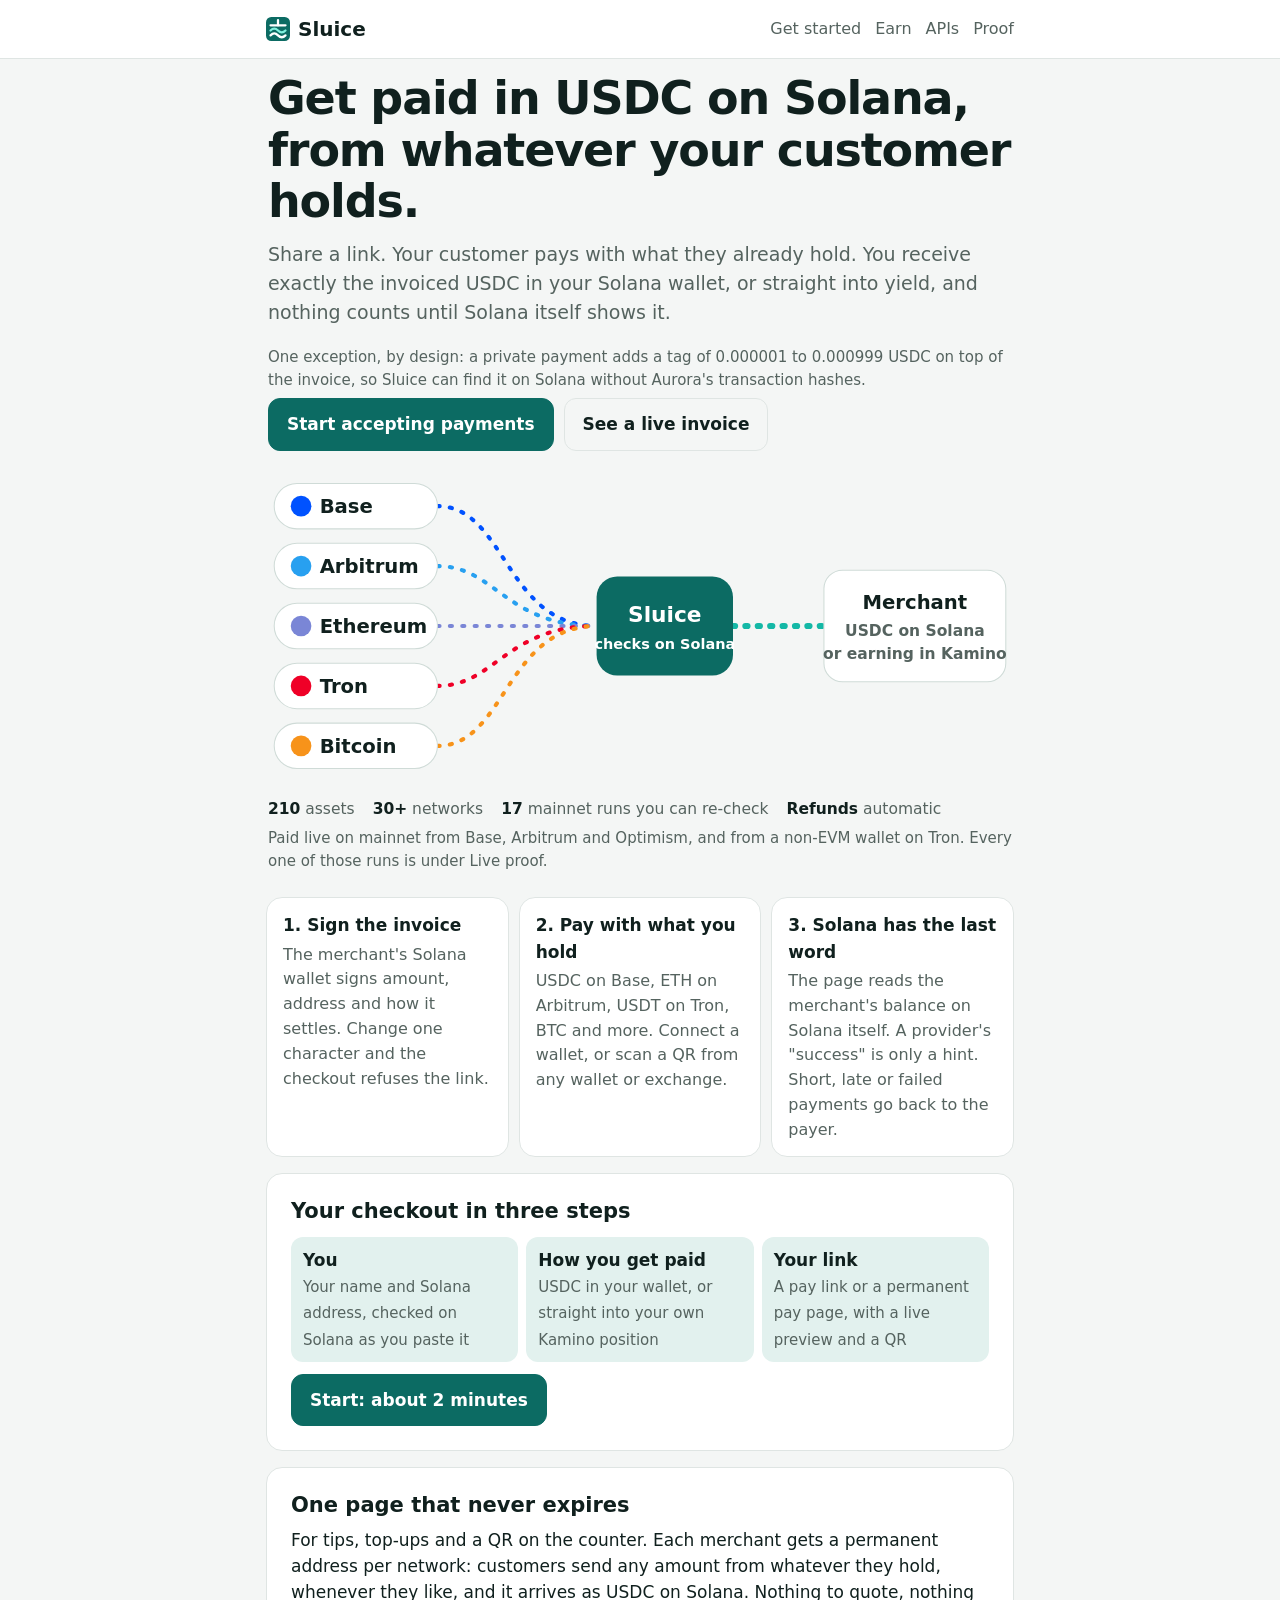
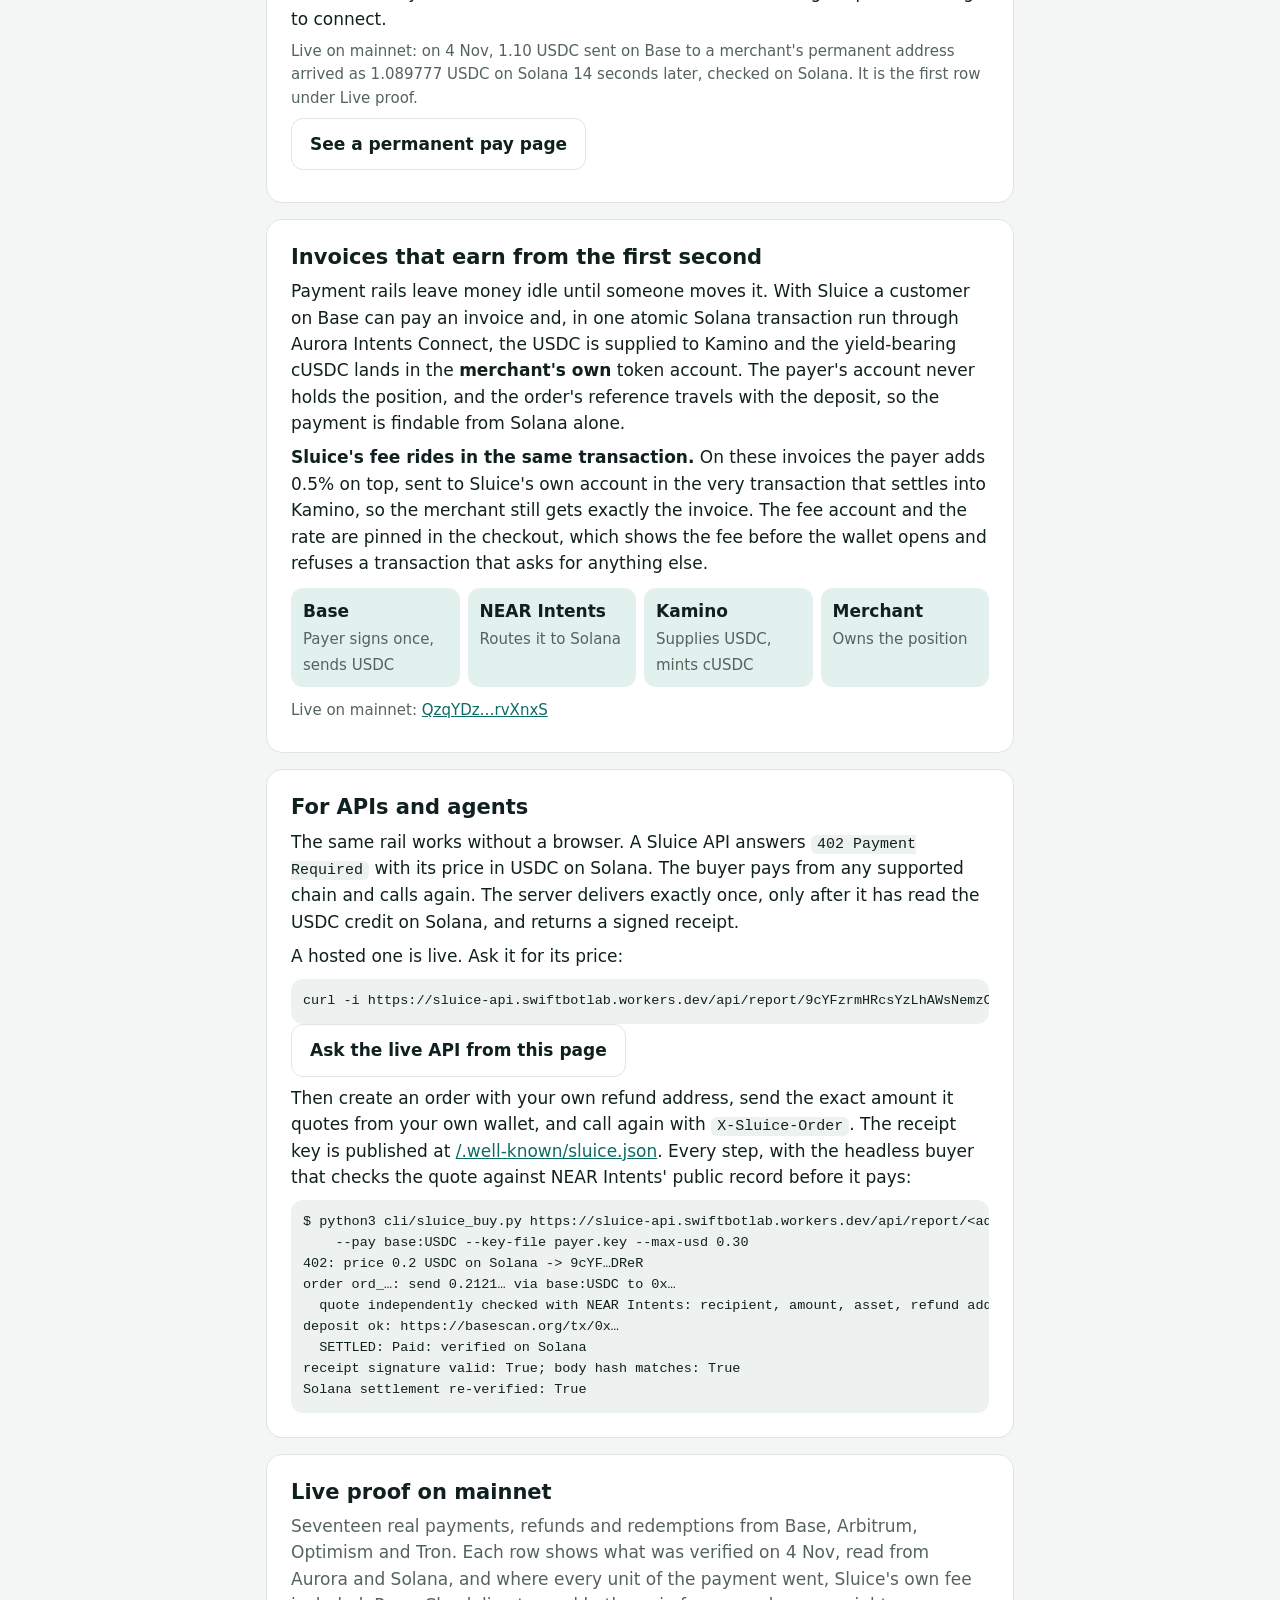
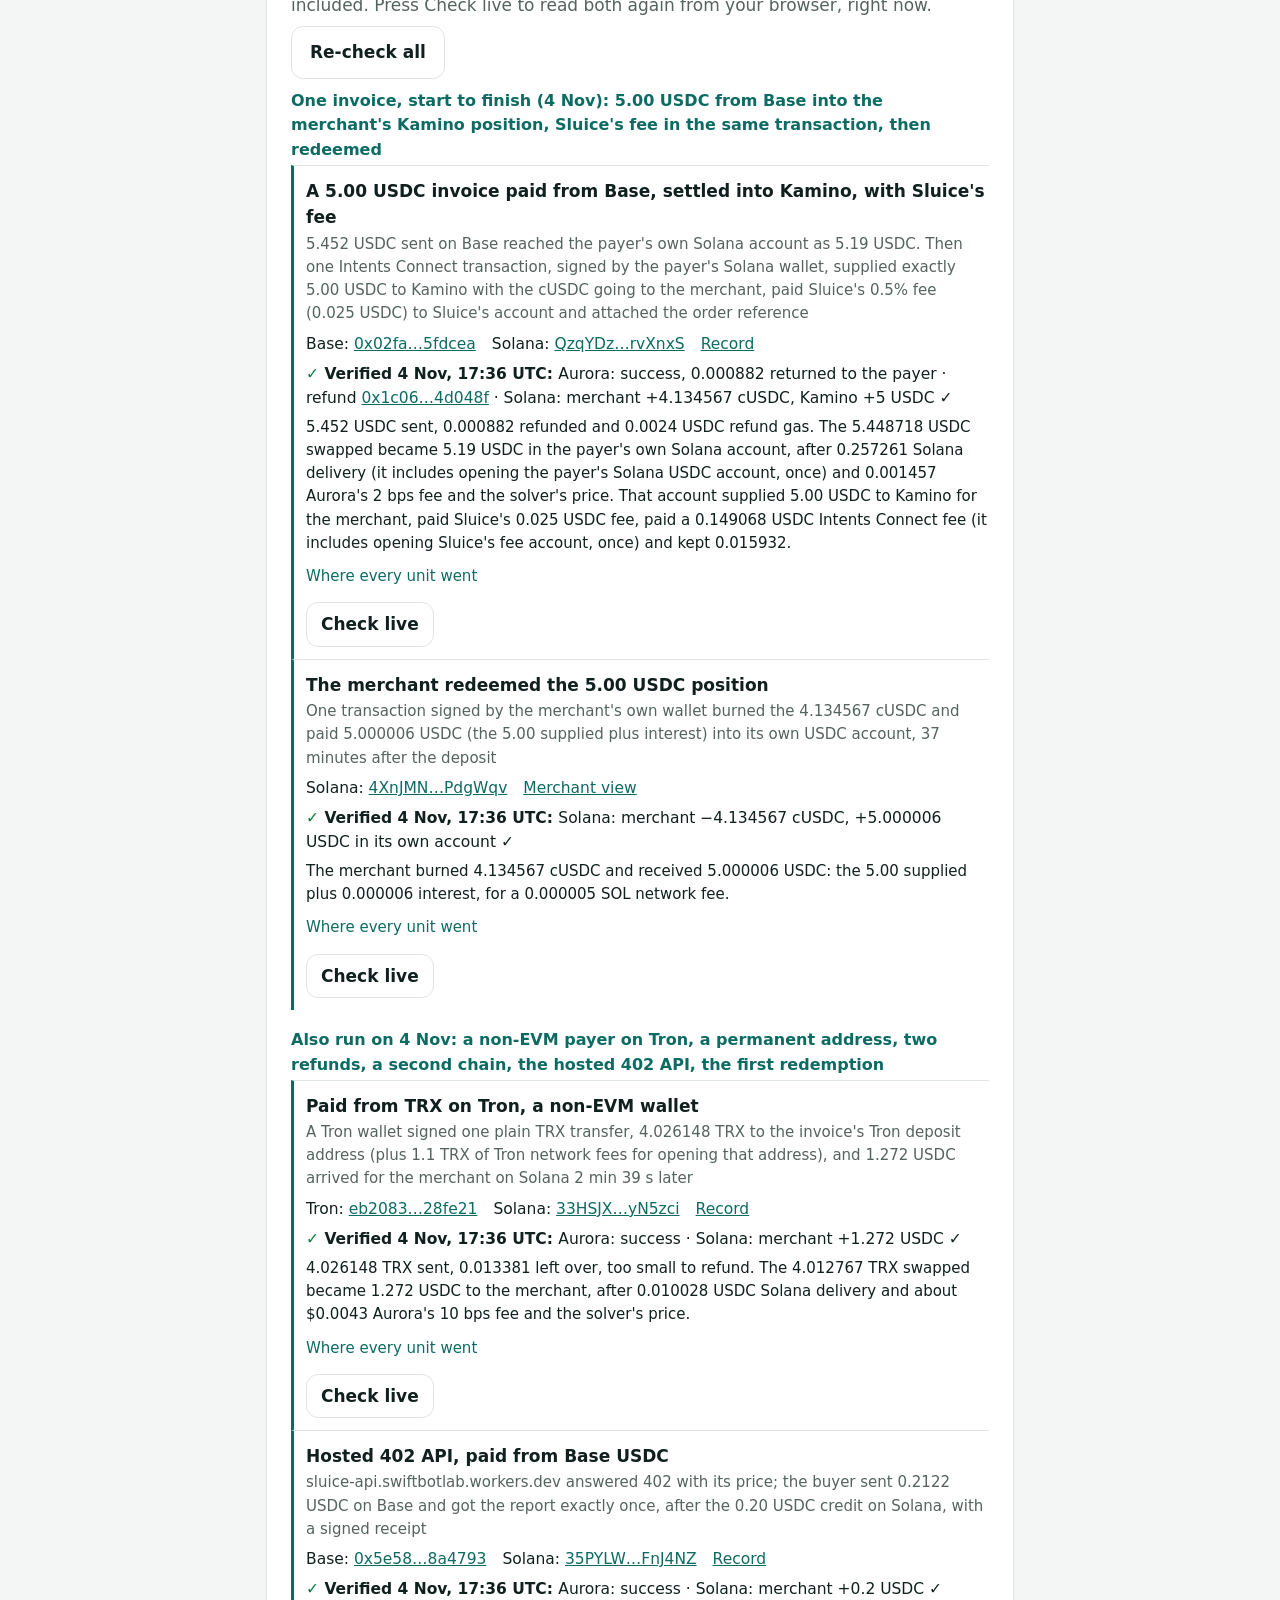
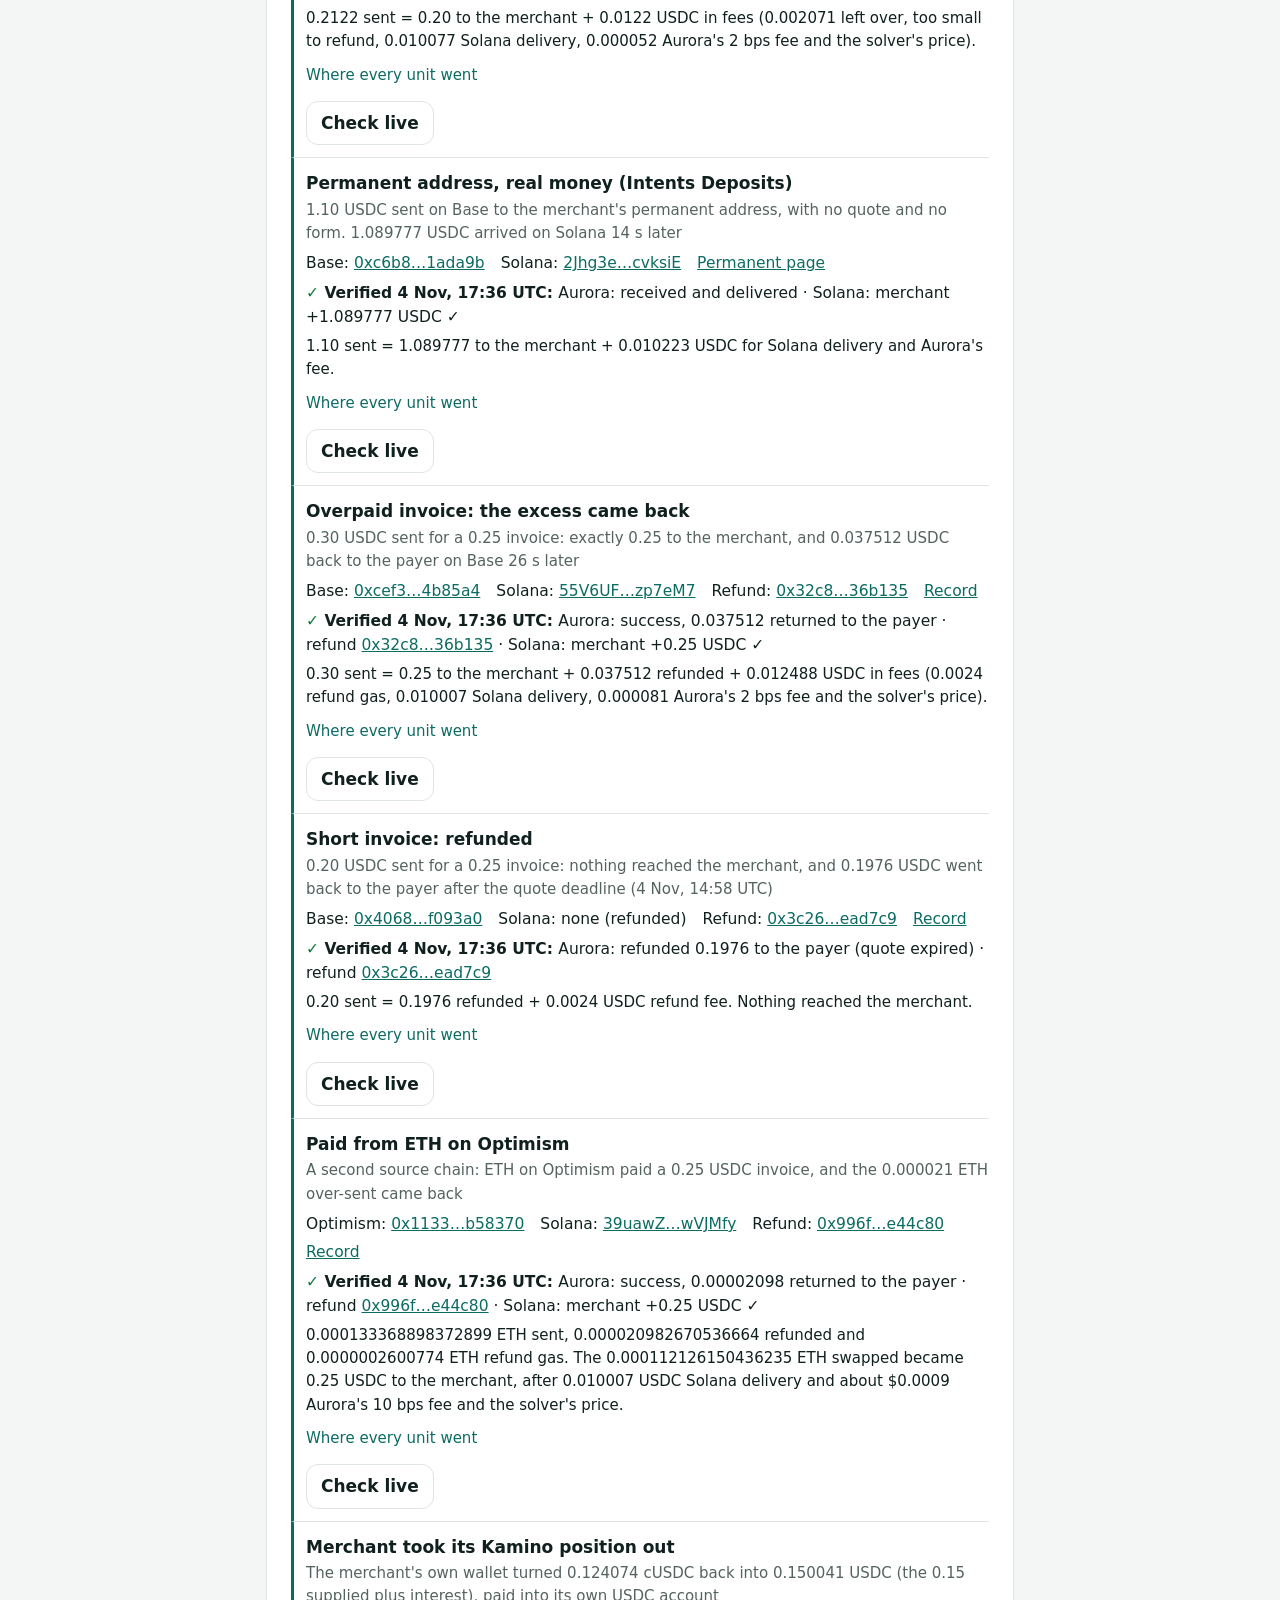
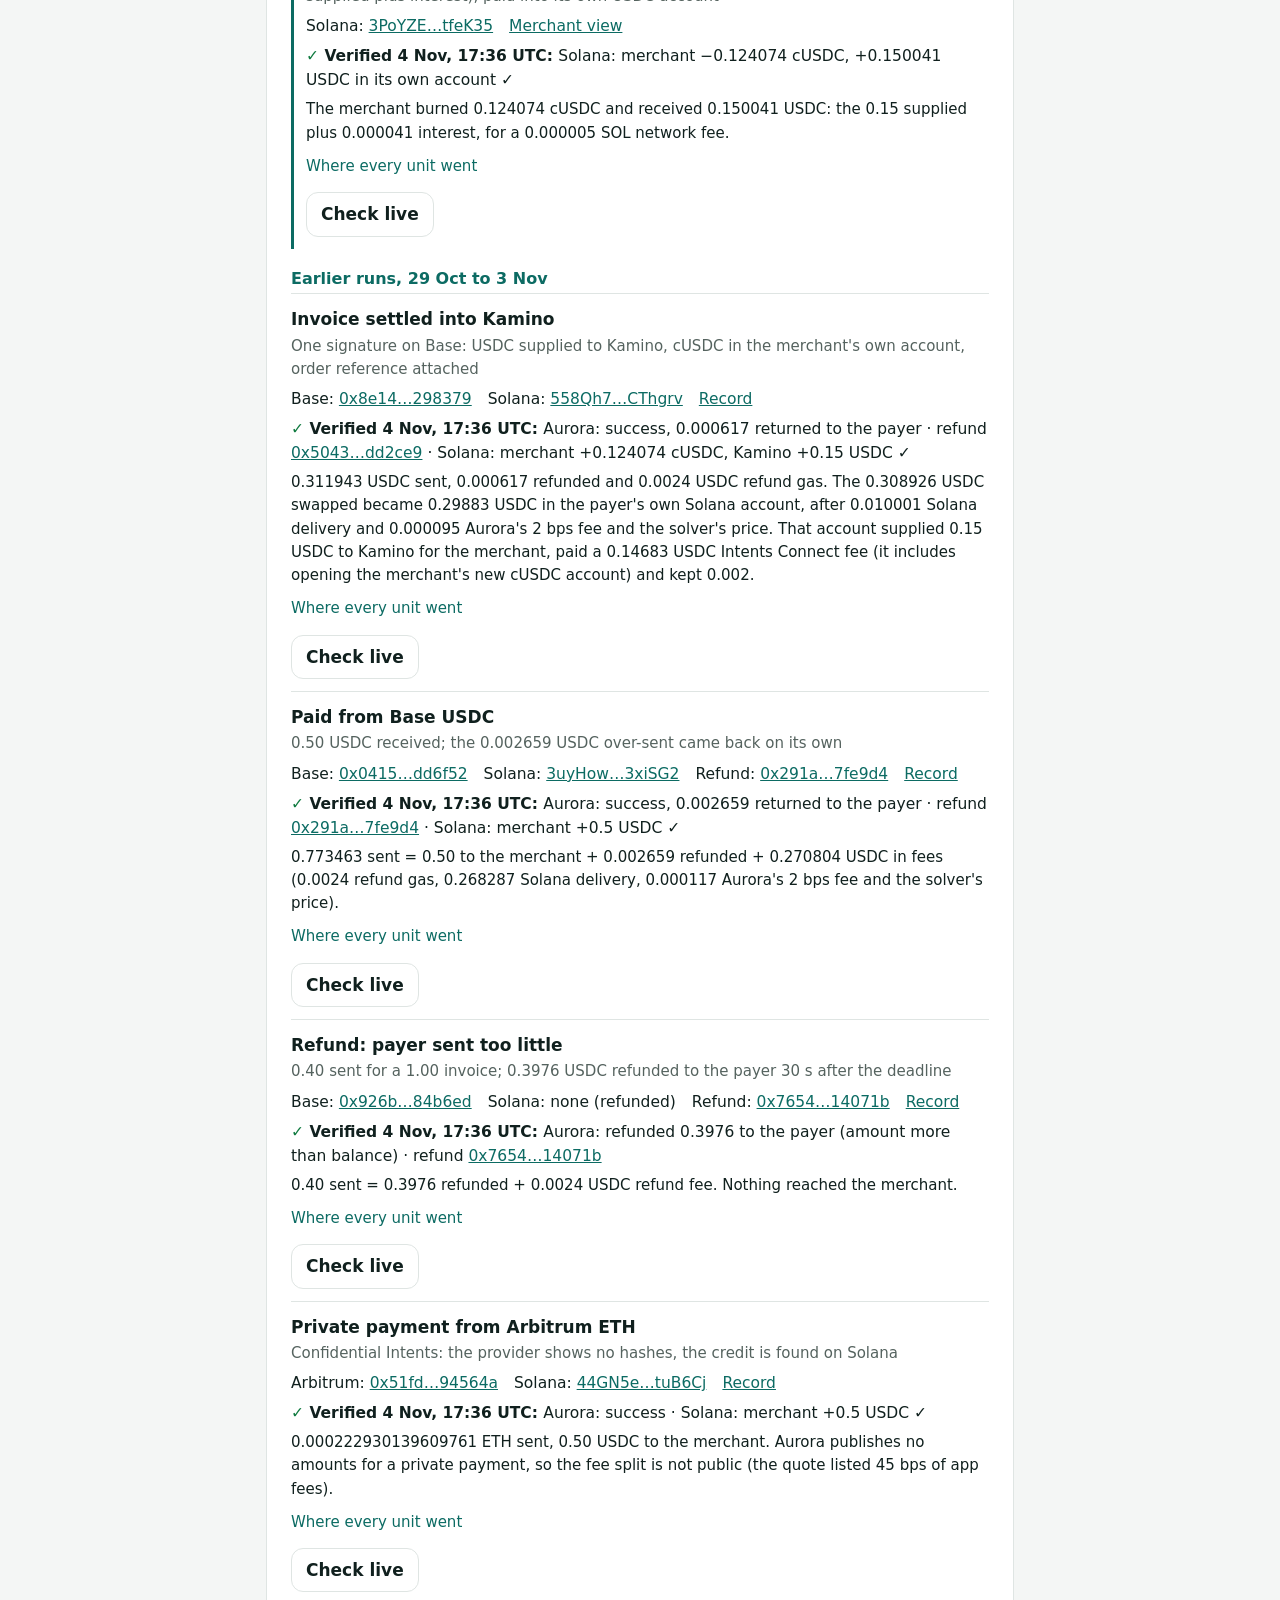
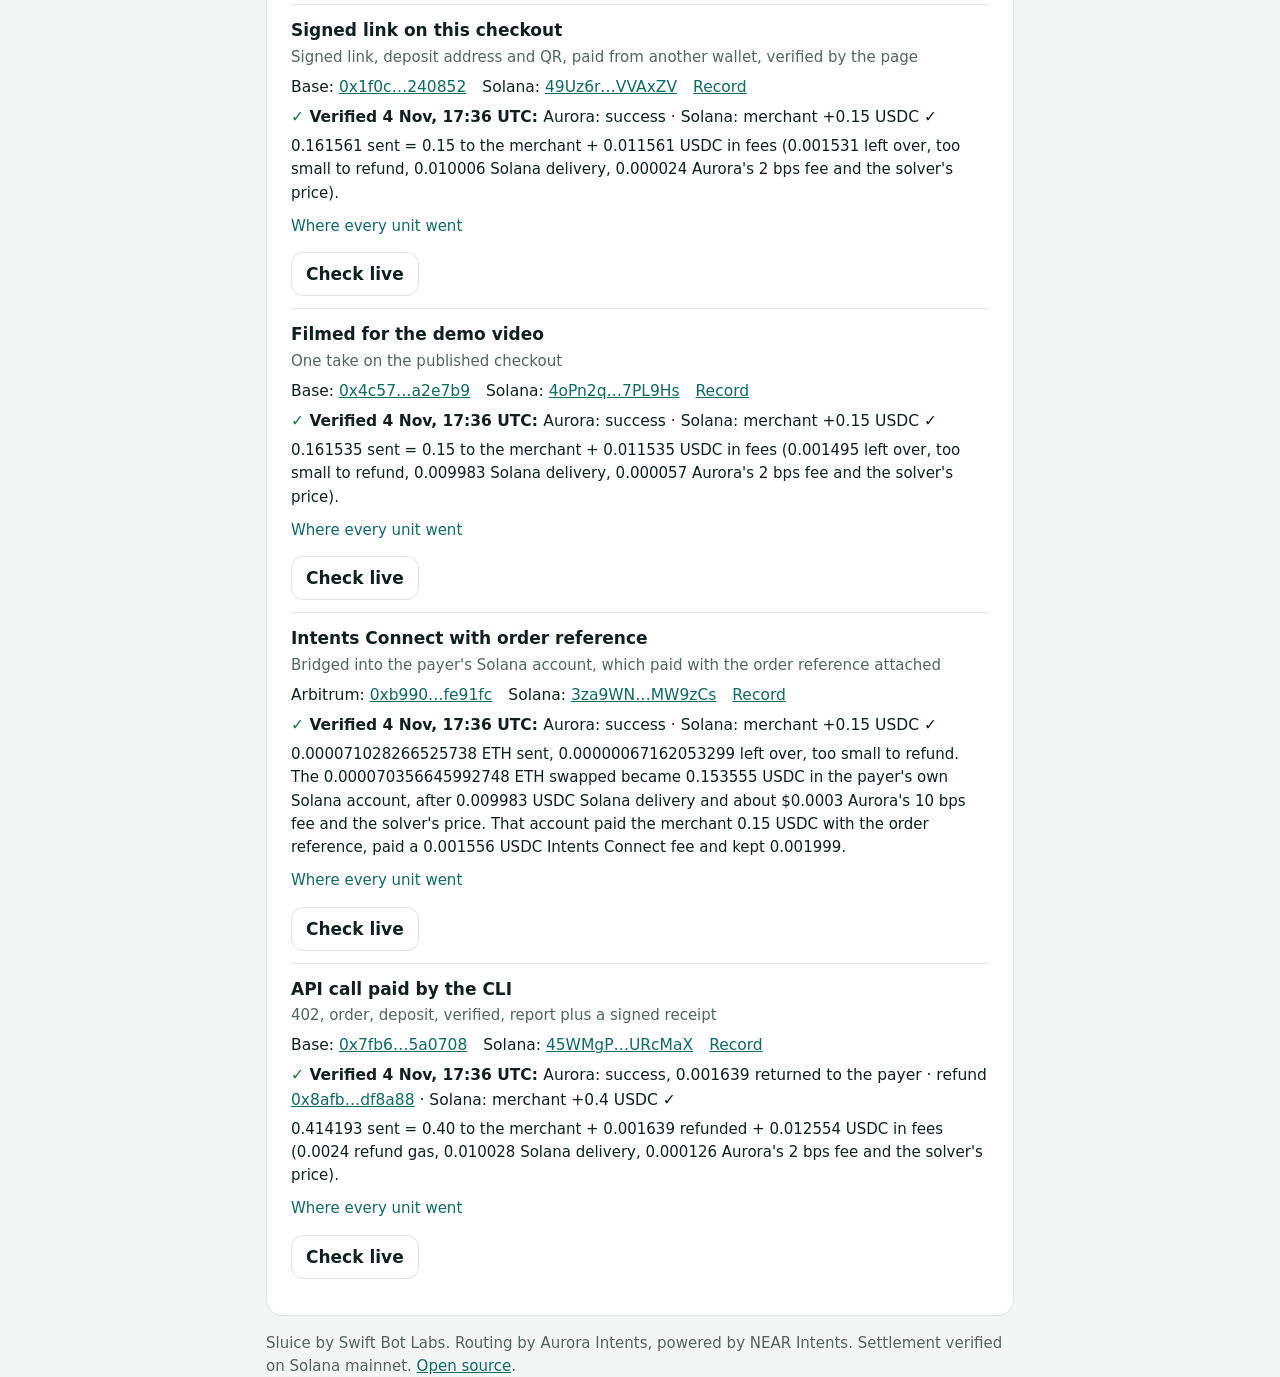
==== commit ad7cfdb3: "A 5.00 USDC settle-to-earn run with Sluice's fee in the same transaction, its redemption, and a Tron" ====
--- a/docs/index.html
+++ b/docs/index.html
@@ -7,7 +7,7 @@
 <meta name="referrer" content="no-referrer">
 <meta name="theme-color" content="#0c6b63">
 <title>Sluice Pay</title>
-<meta name="description" content="Get paid in USDC on Solana by anyone, from any chain. Settlement verified on Solana, refunds automatic, invoices can settle straight into yield.">
+<meta name="description" content="Get paid in USDC on Solana by customers on 30+ chains. Settlement verified on Solana, refunds automatic, invoices can settle straight into yield.">
 <link rel="icon" href="icon.svg" type="image/svg+xml">
 <link rel="stylesheet" href="style.css">
 </head>
@@ -374,7 +374,7 @@
   <!-- HOME -->
   <div id="home">
     <section class="hero">
-      <h1>Get paid in USDC on Solana, by anyone, from any chain.</h1>
+      <h1>Get paid in USDC on Solana, from whatever your customer holds.</h1>
       <p class="lead">Share a link. Your customer pays with what they already hold. You receive exactly the invoiced USDC in your Solana wallet, or straight into yield, and nothing counts until Solana itself shows it.</p>
       <p class="muted hint">One exception, by design: a private payment adds a tag of 0.000001 to 0.000999 USDC on top of the invoice, so Sluice can find it on Solana without Aurora's transaction hashes.</p>
       <div class="row gap">
@@ -382,7 +382,8 @@
         <a id="btn-demo" class="button ghost" href="#">See a live invoice</a>
       </div>
       <img class="heroart" src="hero.svg" alt="Payments from Base, Arbitrum, Ethereum, Tron and Bitcoin flow through Sluice into the merchant's USDC on Solana, or into Kamino." width="720" height="300">
-      <ul class="heroline"><li><b id="stat-assets">210</b> assets</li><li><b id="stat-nets">30+</b> networks</li><li><b>13</b> mainnet runs you can re-check</li><li><b>Refunds</b> automatic</li></ul>
+      <ul class="heroline"><li><b id="stat-assets">210</b> assets</li><li><b id="stat-nets">30+</b> networks</li><li><b>17</b> mainnet runs you can re-check</li><li><b>Refunds</b> automatic</li></ul>
+      <p class="muted hint">Paid live on mainnet from Base, Arbitrum and Optimism, and from a non-EVM wallet on Tron. Every one of those runs is under Live proof.</p>
     </section>
 
     <section class="steps3" aria-label="How it works">
@@ -416,6 +417,7 @@
     <section id="earn" class="card">
       <h2>Invoices that earn from the first second</h2>
       <p>Payment rails leave money idle until someone moves it. With Sluice a customer on Base can pay an invoice and, in one atomic Solana transaction run through Aurora Intents Connect, the USDC is supplied to Kamino and the yield-bearing cUSDC lands in the <b>merchant's own</b> token account. The payer's account never holds the position, and the order's reference travels with the deposit, so the payment is findable from Solana alone.</p>
+      <p><b>Sluice's fee rides in the same transaction.</b> On these invoices the payer adds 0.5% on top, sent to Sluice's own account in the very transaction that settles into Kamino, so the merchant still gets exactly the invoice. The fee account and the rate are pinned in the checkout, which shows the fee before the wallet opens and refuses a transaction that asks for anything else.</p>
       <ol class="flow">
         <li><b>Base</b><span>Payer signs once, sends USDC</span></li>
         <li><b>NEAR Intents</b><span>Routes it to Solana</span></li>
@@ -446,26 +448,31 @@
 
     <section id="proof" class="card">
       <h2>Live proof on mainnet</h2>
-      <p class="muted">Thirteen real payments and refunds from Base, Arbitrum and Optimism. Each row shows what was verified on 4 Nov, read from Aurora and Solana, and where every unit of the payment went. Press Check live to read both again from your browser, right now.</p>
+      <p class="muted">Seventeen real payments, refunds and redemptions from Base, Arbitrum, Optimism and Tron. Each row shows what was verified on 4 Nov, read from Aurora and Solana, and where every unit of the payment went, Sluice's own fee included. Press Check live to read both again from your browser, right now.</p>
       <button id="btn-check-all" class="ghost" type="button">Re-check all</button>
       <div id="proof-table">
 <!-- static:proof:start (tools/render_static.mjs writes this from proofs-snapshot.json; app.js replaces it) -->
-<p class="muted snapnote">Verified 4 Nov, 16:48 UTC: all 13 rows read from Aurora and Solana mainnet. Every hash opens the explorer. With JavaScript on, Check live reads both again from your browser.</p>
-<h3 class="proof-head">Run on 4 Nov: a permanent address, two refunds, a second chain, a redemption</h3>
-<div class="proof fresh" data-id="0xc6b89c8e5f80eeae72b9eb7b428b035c5b907c67cac238d899f649a4541ada9b"><b>Permanent address, real money (Intents Deposits)</b><div class="note">1.10 USDC sent on Base to the merchant's permanent address, with no quote and no form. 1.089777 USDC arrived on Solana 14 s later</div><div class="links"><span>Base: <a href="https://basescan.org/tx/0xc6b89c8e5f80eeae72b9eb7b428b035c5b907c67cac238d899f649a4541ada9b" target="_blank" rel="noopener">0xc6b8…1ada9b</a></span><span>Solana: <a href="https://solscan.io/tx/2Jhg3e1bBxCi3oE1BogFcvTn7bivpY3SaJbfnqqbDUzviswDczjU9Fi4WuHbLqw7EVtgqmR7qsz6hgQRHxcvksiE" target="_blank" rel="noopener">2Jhg3e…cvksiE</a></span><a href="#a=9cYFzrmHRcsYzLhAWsNemzCy75ZhETn2px4MS8oDDReR">Permanent page</a></div><div class="out ok"><span class="when">Verified 4 Nov, 16:47 UTC: </span>Aurora: received and delivered · Solana: merchant +1.089777 USDC ✓<div class="fees"><p class="feeline">1.10 sent = 1.089777 to the merchant + 0.010223 USDC for Solana delivery and Aurora's fee.</p><details><summary>Where every unit went</summary><table class="feetab"><tr class="tot"><td>Sent on Base to the permanent address</td><td>1.10<span class="u"> USDC</span></td></tr><tr class="k-merchant"><td>to the merchant on Solana (read from Solana)</td><td>1.089777<span class="u"> USDC</span></td></tr><tr class="k-fee"><td>Solana delivery and Aurora's fee (Aurora's record of a permanent address does not split the two)</td><td>0.010223<span class="u"> USDC</span></td></tr></table></details></div></div></div>
-<div class="proof fresh" data-id="0xcef3352b2ba6fd3cf1ceae4bdcf5bbdc284525c0d783611e9afb4f5ac04b85a4"><b>Overpaid invoice: the excess came back</b><div class="note">0.30 USDC sent for a 0.25 invoice: exactly 0.25 to the merchant, and 0.037512 USDC back to the payer on Base 26 s later</div><div class="links"><span>Base: <a href="https://basescan.org/tx/0xcef3352b2ba6fd3cf1ceae4bdcf5bbdc284525c0d783611e9afb4f5ac04b85a4" target="_blank" rel="noopener">0xcef3…4b85a4</a></span><span>Solana: <a href="https://solscan.io/tx/55V6UFtjVaCzWuK7WEDxBnS8LvXb2GLqdZFoDRXRXkbR472Rw4h9n9nWNdYJEKKYXaNxfrs9apB1WmiQVYzp7eM7" target="_blank" rel="noopener">55V6UF…zp7eM7</a></span><span>Refund: <a href="https://basescan.org/tx/0x32c814bfd4e1c22fc1bd34d0c44228cd3ee5c70cd44b5058a35445c5a136b135" target="_blank" rel="noopener">0x32c8…36b135</a></span><a href="#s=0x57c2C008e9739E012D6878164E5E70BcA555b6B4">Record</a></div><div class="out ok"><span class="when">Verified 4 Nov, 16:47 UTC: </span>Aurora: success, 0.037512 returned to the payer · refund <a href="https://basescan.org/tx/0x32c814bfd4e1c22fc1bd34d0c44228cd3ee5c70cd44b5058a35445c5a136b135" target="_blank" rel="noopener">0x32c8…36b135</a> · Solana: merchant +0.25 USDC ✓<div class="fees"><p class="feeline">0.30 sent = 0.25 to the merchant + 0.037512 refunded + 0.012488 USDC in fees (0.0024 refund gas, 0.010007 Solana delivery, 0.000081 Aurora's 2 bps fee and the solver's price).</p><details><summary>Where every unit went</summary><table class="feetab"><tr class="tot"><td>Sent on Base</td><td>0.30<span class="u"> USDC</span></td></tr><tr><td>swapped</td><td>0.260088<span class="u"> USDC</span></td></tr><tr class="k-refund"><td>refunded to the payer (the excess)</td><td>0.037512<span class="u"> USDC</span></td></tr><tr class="k-fee"><td>refund fee (gas for the refund transaction)</td><td>0.0024<span class="u"> USDC</span></td></tr></table><table class="feetab"><tr class="tot"><td>Swapped</td><td>0.260088<span class="u"> USDC</span></td></tr><tr class="k-merchant"><td>to the merchant on Solana (read from Solana)</td><td>0.25<span class="u"> USDC</span></td></tr><tr class="k-fee"><td>Solana delivery fee (from the quote)</td><td>0.010007<span class="u"> USDC</span></td></tr><tr class="k-fee"><td>Aurora's 2 bps fee and the solver's price</td><td>0.000081<span class="u"> USDC</span></td></tr></table></details></div></div></div>
-<div class="proof fresh" data-id="0x40689997843ddba14ce0ed20c401249e98dc35beed7e48730097317324f093a0"><b>Short invoice: refunded</b><div class="note">0.20 USDC sent for a 0.25 invoice: nothing reached the merchant, and 0.1976 USDC went back to the payer after the quote deadline (4 Nov, 14:58 UTC)</div><div class="links"><span>Base: <a href="https://basescan.org/tx/0x40689997843ddba14ce0ed20c401249e98dc35beed7e48730097317324f093a0" target="_blank" rel="noopener">0x4068…f093a0</a></span><span>Solana: none (refunded)</span><span>Refund: <a href="https://basescan.org/tx/0x3c2630ff73008fcf2f8956511bb954b8d97fca18f72261e38f338a0156ead7c9" target="_blank" rel="noopener">0x3c26…ead7c9</a></span><a href="#s=0xC7F06250568abB20Cf004dBC60fD9EC79bEF196B">Record</a></div><div class="out ok"><span class="when">Verified 4 Nov, 16:47 UTC: </span>Aurora: refunded 0.1976 to the payer (quote expired) · refund <a href="https://basescan.org/tx/0x3c2630ff73008fcf2f8956511bb954b8d97fca18f72261e38f338a0156ead7c9" target="_blank" rel="noopener">0x3c26…ead7c9</a><div class="fees"><p class="feeline">0.20 sent = 0.1976 refunded + 0.0024 USDC refund fee. Nothing reached the merchant.</p><details><summary>Where every unit went</summary><table class="feetab"><tr class="tot"><td>Sent on Base</td><td>0.20<span class="u"> USDC</span></td></tr><tr class="k-refund"><td>refunded to the payer</td><td>0.1976<span class="u"> USDC</span></td></tr><tr class="k-fee"><td>refund fee (gas for the refund transaction)</td><td>0.0024<span class="u"> USDC</span></td></tr></table></details></div></div></div>
-<div class="proof fresh" data-id="0x11333f321d7893103abc3b6a212e1d0a41bbfbe6b44b12cc3635c0d3c5b58370"><b>Paid from ETH on Optimism</b><div class="note">A second source chain: ETH on Optimism paid a 0.25 USDC invoice, and the 0.000021 ETH over-sent came back</div><div class="links"><span>Optimism: <a href="https://optimistic.etherscan.io/tx/0x11333f321d7893103abc3b6a212e1d0a41bbfbe6b44b12cc3635c0d3c5b58370" target="_blank" rel="noopener">0x1133…b58370</a></span><span>Solana: <a href="https://solscan.io/tx/39uawZ5pSTz4jZEPv3DYZHYjxpQurRC6bvZWiac7GNkjqryzP3jpzfxKXs6e1aEgYye9WgjqHXDaYtBHUYwVJMfy" target="_blank" rel="noopener">39uawZ…wVJMfy</a></span><span>Refund: <a href="https://optimistic.etherscan.io/tx/0x996f9e7fcc848f7068a2fb2a2727e0fbf9497c88674400f2a4c4e2234ee44c80" target="_blank" rel="noopener">0x996f…e44c80</a></span><a href="#s=0xcd4587f5e161475a9b3ECFA6DDD22233634b0653">Record</a></div><div class="out ok"><span class="when">Verified 4 Nov, 16:47 UTC: </span>Aurora: success, 0.00002098 returned to the payer · refund <a href="https://optimistic.etherscan.io/tx/0x996f9e7fcc848f7068a2fb2a2727e0fbf9497c88674400f2a4c4e2234ee44c80" target="_blank" rel="noopener">0x996f…e44c80</a> · Solana: merchant +0.25 USDC ✓<div class="fees"><p class="feeline">0.000133368898372899 ETH sent, 0.000020982670536664 refunded and 0.0000002600774 ETH refund gas. The 0.000112126150436235 ETH swapped became 0.25 USDC to the merchant, after 0.010007 USDC Solana delivery and about $0.0009 Aurora's 10 bps fee and the solver's price.</p><details><summary>Where every unit went</summary><table class="feetab"><tr class="tot"><td>Sent on Optimism</td><td>0.000133368898372899<span class="u"> ETH</span></td></tr><tr><td>swapped</td><td>0.000112126150436235<span class="u"> ETH</span></td></tr><tr class="k-refund"><td>refunded to the payer (the excess)</td><td>0.000020982670536664<span class="u"> ETH</span></td></tr><tr class="k-fee"><td>refund fee (gas for the refund transaction)</td><td>0.0000002600774<span class="u"> ETH</span></td></tr></table><table class="feetab"><tr class="tot"><td>Swapped (Aurora values it at $0.2608)</td><td>0.000112126150436235<span class="u"> ETH</span></td></tr><tr class="k-merchant"><td>to the merchant on Solana (read from Solana)</td><td>0.25<span class="u"> USDC</span></td></tr><tr class="k-fee"><td>Solana delivery fee (from the quote)</td><td>0.010007<span class="u"> USDC</span></td></tr><tr class="k-fee"><td>Aurora's 10 bps fee and the solver's price</td><td>≈$0.0009<span class="u"></span></td></tr></table></details></div></div></div>
-<div class="proof fresh" data-id="3PoYZEFgy4XaJEhKPB3gmrNjnMKNoiKtNDvekybz45JnDRxtvBm7263FPct2EiaLC75fUpsQQtqjL1yi8BtfeK35"><b>Merchant took its Kamino position out</b><div class="note">The merchant's own wallet turned 0.124074 cUSDC back into 0.150041 USDC (the 0.15 supplied plus interest), paid into its own USDC account</div><div class="links"><span>Solana: <a href="https://solscan.io/tx/3PoYZEFgy4XaJEhKPB3gmrNjnMKNoiKtNDvekybz45JnDRxtvBm7263FPct2EiaLC75fUpsQQtqjL1yi8BtfeK35" target="_blank" rel="noopener">3PoYZE…tfeK35</a></span><a href="#m=9cYFzrmHRcsYzLhAWsNemzCy75ZhETn2px4MS8oDDReR">Merchant view</a></div><div class="out ok"><span class="when">Verified 4 Nov, 16:48 UTC: </span>Solana: merchant −0.124074 cUSDC, +0.150041 USDC in its own account ✓<div class="fees"><p class="feeline">The merchant burned 0.124074 cUSDC and received 0.150041 USDC: the 0.15 supplied plus 0.000041 interest, for a 0.000005 SOL network fee.</p><details><summary>Where every unit went</summary><table class="feetab"><tr class="tot"><td>USDC paid into the merchant's own account, for 0.124074 cUSDC burned</td><td>0.150041<span class="u"> USDC</span></td></tr><tr class="k-merchant"><td>the 0.15 USDC supplied on 1 Nov</td><td>0.15<span class="u"> USDC</span></td></tr><tr class="k-merchant"><td>interest earned since</td><td>0.000041<span class="u"> USDC</span></td></tr></table><p class="muted">0.000005 SOL network fee, paid by the merchant</p></details></div></div></div>
+<p class="muted snapnote">Verified 4 Nov, 17:36 UTC: all 17 rows read from Aurora and Solana mainnet. Every hash opens the explorer. With JavaScript on, Check live reads both again from your browser.</p>
+<h3 class="proof-head">One invoice, start to finish (4 Nov): 5.00 USDC from Base into the merchant's Kamino position, Sluice's fee in the same transaction, then redeemed</h3>
+<div class="proof fresh" data-id="0x02fa3ab5d3011cd79c215a20e285539fc140038ad5dc47a28b97913aed5fdcea"><b>A 5.00 USDC invoice paid from Base, settled into Kamino, with Sluice's fee</b><div class="note">5.452 USDC sent on Base reached the payer's own Solana account as 5.19 USDC. Then one Intents Connect transaction, signed by the payer's Solana wallet, supplied exactly 5.00 USDC to Kamino with the cUSDC going to the merchant, paid Sluice's 0.5% fee (0.025 USDC) to Sluice's account and attached the order reference</div><div class="links"><span>Base: <a href="https://basescan.org/tx/0x02fa3ab5d3011cd79c215a20e285539fc140038ad5dc47a28b97913aed5fdcea" target="_blank" rel="noopener">0x02fa…5fdcea</a></span><span>Solana: <a href="https://solscan.io/tx/QzqYDzy2hh34HkzUGFwrMbVKxanc6tC4qQPxnrsiubfEVPi59dt52dSHd5zJ9UNZnAhSm5vgxHN8zDLQqrvXnxS" target="_blank" rel="noopener">QzqYDz…rvXnxS</a></span><a href="#c=BWV6FR7fQhFgwinCuDUBBuLtzexQVPMFPw9kyVq8ntF.9cYFzrmHRcsYzLhAWsNemzCy75ZhETn2px4MS8oDDReR">Record</a></div><div class="out ok"><span class="when">Verified 4 Nov, 17:36 UTC: </span>Aurora: success, 0.000882 returned to the payer · refund <a href="https://basescan.org/tx/0x1c065d5cc9acf31c94c3653030feff0eb282cd78489cb5aebf1df5cdfe4d048f" target="_blank" rel="noopener">0x1c06…4d048f</a> · Solana: merchant +4.134567 cUSDC, Kamino +5 USDC ✓<div class="fees"><p class="feeline">5.452 USDC sent, 0.000882 refunded and 0.0024 USDC refund gas. The 5.448718 USDC swapped became 5.19 USDC in the payer's own Solana account, after 0.257261 Solana delivery (it includes opening the payer's Solana USDC account, once) and 0.001457 Aurora's 2 bps fee and the solver's price. That account supplied 5.00 USDC to Kamino for the merchant, paid Sluice's 0.025 USDC fee, paid a 0.149068 USDC Intents Connect fee (it includes opening Sluice's fee account, once) and kept 0.015932.</p><details><summary>Where every unit went</summary><table class="feetab"><tr class="tot"><td>Sent on Base</td><td>5.452<span class="u"> USDC</span></td></tr><tr><td>swapped</td><td>5.448718<span class="u"> USDC</span></td></tr><tr class="k-refund"><td>refunded to the payer (the excess)</td><td>0.000882<span class="u"> USDC</span></td></tr><tr class="k-fee"><td>refund fee (gas for the refund transaction)</td><td>0.0024<span class="u"> USDC</span></td></tr></table><table class="feetab"><tr class="tot"><td>Swapped</td><td>5.448718<span class="u"> USDC</span></td></tr><tr><td>to the payer's own Solana account (Intents Connect)</td><td>5.19<span class="u"> USDC</span></td></tr><tr class="k-fee"><td>Solana delivery fee (from the quote), including opening the payer's Solana USDC account (once per payer)</td><td>0.257261<span class="u"> USDC</span></td></tr><tr class="k-fee"><td>Aurora's 2 bps fee and the solver's price</td><td>0.001457<span class="u"> USDC</span></td></tr></table><table class="feetab"><tr class="tot"><td>Reached the payer's own Solana account, which then ran one transaction</td><td>5.19<span class="u"> USDC</span></td></tr><tr class="k-merchant"><td>supplied to Kamino for the merchant (who got 4.134567 cUSDC)</td><td>5.00<span class="u"> USDC</span></td></tr><tr class="k-sluice"><td>Sluice's fee, 0.5% of the invoice, to Sluice's own account (pinned in the audit)</td><td>0.025<span class="u"> USDC</span></td></tr><tr class="k-fee"><td>Intents Connect fee, to its relayer (pinned in the audit), including opening Sluice's fee account (once)</td><td>0.149068<span class="u"> USDC</span></td></tr><tr><td>left in the payer's own Solana account</td><td>0.015932<span class="u"> USDC</span></td></tr></table></details></div></div></div>
+<div class="proof fresh" data-id="4XnJMN2q36Yw3mvE2S4ULGaA76hU8hp81EmnR2Rc8bXpg64qeLjdepLz4oyQHBLB86255iVu4JTr72QKN6PdgWqv"><b>The merchant redeemed the 5.00 USDC position</b><div class="note">One transaction signed by the merchant's own wallet burned the 4.134567 cUSDC and paid 5.000006 USDC (the 5.00 supplied plus interest) into its own USDC account, 37 minutes after the deposit</div><div class="links"><span>Solana: <a href="https://solscan.io/tx/4XnJMN2q36Yw3mvE2S4ULGaA76hU8hp81EmnR2Rc8bXpg64qeLjdepLz4oyQHBLB86255iVu4JTr72QKN6PdgWqv" target="_blank" rel="noopener">4XnJMN…PdgWqv</a></span><a href="#m=9cYFzrmHRcsYzLhAWsNemzCy75ZhETn2px4MS8oDDReR">Merchant view</a></div><div class="out ok"><span class="when">Verified 4 Nov, 17:36 UTC: </span>Solana: merchant −4.134567 cUSDC, +5.000006 USDC in its own account ✓<div class="fees"><p class="feeline">The merchant burned 4.134567 cUSDC and received 5.000006 USDC: the 5.00 supplied plus 0.000006 interest, for a 0.000005 SOL network fee.</p><details><summary>Where every unit went</summary><table class="feetab"><tr class="tot"><td>USDC paid into the merchant's own account, for 4.134567 cUSDC burned</td><td>5.000006<span class="u"> USDC</span></td></tr><tr class="k-merchant"><td>the 5.00 USDC supplied on 4 Nov</td><td>5.00<span class="u"> USDC</span></td></tr><tr class="k-merchant"><td>interest earned since</td><td>0.000006<span class="u"> USDC</span></td></tr></table><p class="muted">0.000005 SOL network fee, paid by the merchant</p></details></div></div></div>
+<h3 class="proof-head">Also run on 4 Nov: a non-EVM payer on Tron, a permanent address, two refunds, a second chain, the hosted 402 API, the first redemption</h3>
+<div class="proof fresh" data-id="eb20838a927ee6b35aa49da6062440b49f09c22d46e89bd6264d79223f28fe21"><b>Paid from TRX on Tron, a non-EVM wallet</b><div class="note">A Tron wallet signed one plain TRX transfer, 4.026148 TRX to the invoice's Tron deposit address (plus 1.1 TRX of Tron network fees for opening that address), and 1.272 USDC arrived for the merchant on Solana 2 min 39 s later</div><div class="links"><span>Tron: <a href="https://tronscan.org/#/transaction/eb20838a927ee6b35aa49da6062440b49f09c22d46e89bd6264d79223f28fe21" target="_blank" rel="noopener">eb2083…28fe21</a></span><span>Solana: <a href="https://solscan.io/tx/33HSJXY5zPhYp8g7VXAdmuLMQZmUaeTHM8VbJo1UmCA28ve3fCScSuaJQCUhYY2vYyRyURvLiXe8uGiKMdyN5zci" target="_blank" rel="noopener">33HSJX…yN5zci</a></span><a href="#s=TZ741NbBSgbTd23VTuhW6QeYGuKbbtZ1Gy">Record</a></div><div class="out ok"><span class="when">Verified 4 Nov, 17:36 UTC: </span>Aurora: success · Solana: merchant +1.272 USDC ✓<div class="fees"><p class="feeline">4.026148 TRX sent, 0.013381 left over, too small to refund. The 4.012767 TRX swapped became 1.272 USDC to the merchant, after 0.010028 USDC Solana delivery and about $0.0043 Aurora's 10 bps fee and the solver's price.</p><details><summary>Where every unit went</summary><table class="feetab"><tr class="tot"><td>Sent on Tron</td><td>4.026148<span class="u"> TRX</span></td></tr><tr><td>swapped</td><td>4.012767<span class="u"> TRX</span></td></tr><tr class="k-fee"><td>left over after the swap, not refunded (less than the 1.30 TRX refund fee)</td><td>0.013381<span class="u"> TRX</span></td></tr></table><table class="feetab"><tr class="tot"><td>Swapped (Aurora values it at $1.2859)</td><td>4.012767<span class="u"> TRX</span></td></tr><tr class="k-merchant"><td>to the merchant on Solana (read from Solana)</td><td>1.272<span class="u"> USDC</span></td></tr><tr class="k-fee"><td>Solana delivery fee (from the quote)</td><td>0.010028<span class="u"> USDC</span></td></tr><tr class="k-fee"><td>Aurora's 10 bps fee and the solver's price</td><td>≈$0.0043<span class="u"></span></td></tr></table></details></div></div></div>
+<div class="proof fresh" data-id="0x5e58153312331b01866d694dbda879cf5fcdd305828fbd899daaa5cdaa8a4793"><b>Hosted 402 API, paid from Base USDC</b><div class="note">sluice-api.swiftbotlab.workers.dev answered 402 with its price; the buyer sent 0.2122 USDC on Base and got the report exactly once, after the 0.20 USDC credit on Solana, with a signed receipt</div><div class="links"><span>Base: <a href="https://basescan.org/tx/0x5e58153312331b01866d694dbda879cf5fcdd305828fbd899daaa5cdaa8a4793" target="_blank" rel="noopener">0x5e58…8a4793</a></span><span>Solana: <a href="https://solscan.io/tx/35PYLWiqtyAczHr3fNKqymGznSmPgCRewH78QntuC5dKZj5rw7guAymxMy3BDNDYR3uUWJXaMEURBSV6d3FnJ4NZ" target="_blank" rel="noopener">35PYLW…FnJ4NZ</a></span><a href="#s=0x1c8c4C2A7bB4db851c2F0ea9EFCCfB9182B27943">Record</a></div><div class="out ok"><span class="when">Verified 4 Nov, 17:36 UTC: </span>Aurora: success · Solana: merchant +0.2 USDC ✓<div class="fees"><p class="feeline">0.2122 sent = 0.20 to the merchant + 0.0122 USDC in fees (0.002071 left over, too small to refund, 0.010077 Solana delivery, 0.000052 Aurora's 2 bps fee and the solver's price).</p><details><summary>Where every unit went</summary><table class="feetab"><tr class="tot"><td>Sent on Base</td><td>0.2122<span class="u"> USDC</span></td></tr><tr><td>swapped</td><td>0.210129<span class="u"> USDC</span></td></tr><tr class="k-fee"><td>left over after the swap, not refunded (less than the 0.0024 USDC refund fee)</td><td>0.002071<span class="u"> USDC</span></td></tr></table><table class="feetab"><tr class="tot"><td>Swapped</td><td>0.210129<span class="u"> USDC</span></td></tr><tr class="k-merchant"><td>to the merchant on Solana (read from Solana)</td><td>0.20<span class="u"> USDC</span></td></tr><tr class="k-fee"><td>Solana delivery fee (from the quote)</td><td>0.010077<span class="u"> USDC</span></td></tr><tr class="k-fee"><td>Aurora's 2 bps fee and the solver's price</td><td>0.000052<span class="u"> USDC</span></td></tr></table></details></div></div></div>
+<div class="proof fresh" data-id="0xc6b89c8e5f80eeae72b9eb7b428b035c5b907c67cac238d899f649a4541ada9b"><b>Permanent address, real money (Intents Deposits)</b><div class="note">1.10 USDC sent on Base to the merchant's permanent address, with no quote and no form. 1.089777 USDC arrived on Solana 14 s later</div><div class="links"><span>Base: <a href="https://basescan.org/tx/0xc6b89c8e5f80eeae72b9eb7b428b035c5b907c67cac238d899f649a4541ada9b" target="_blank" rel="noopener">0xc6b8…1ada9b</a></span><span>Solana: <a href="https://solscan.io/tx/2Jhg3e1bBxCi3oE1BogFcvTn7bivpY3SaJbfnqqbDUzviswDczjU9Fi4WuHbLqw7EVtgqmR7qsz6hgQRHxcvksiE" target="_blank" rel="noopener">2Jhg3e…cvksiE</a></span><a href="#a=9cYFzrmHRcsYzLhAWsNemzCy75ZhETn2px4MS8oDDReR">Permanent page</a></div><div class="out ok"><span class="when">Verified 4 Nov, 17:36 UTC: </span>Aurora: received and delivered · Solana: merchant +1.089777 USDC ✓<div class="fees"><p class="feeline">1.10 sent = 1.089777 to the merchant + 0.010223 USDC for Solana delivery and Aurora's fee.</p><details><summary>Where every unit went</summary><table class="feetab"><tr class="tot"><td>Sent on Base to the permanent address</td><td>1.10<span class="u"> USDC</span></td></tr><tr class="k-merchant"><td>to the merchant on Solana (read from Solana)</td><td>1.089777<span class="u"> USDC</span></td></tr><tr class="k-fee"><td>Solana delivery and Aurora's fee (Aurora's record of a permanent address does not split the two)</td><td>0.010223<span class="u"> USDC</span></td></tr></table></details></div></div></div>
+<div class="proof fresh" data-id="0xcef3352b2ba6fd3cf1ceae4bdcf5bbdc284525c0d783611e9afb4f5ac04b85a4"><b>Overpaid invoice: the excess came back</b><div class="note">0.30 USDC sent for a 0.25 invoice: exactly 0.25 to the merchant, and 0.037512 USDC back to the payer on Base 26 s later</div><div class="links"><span>Base: <a href="https://basescan.org/tx/0xcef3352b2ba6fd3cf1ceae4bdcf5bbdc284525c0d783611e9afb4f5ac04b85a4" target="_blank" rel="noopener">0xcef3…4b85a4</a></span><span>Solana: <a href="https://solscan.io/tx/55V6UFtjVaCzWuK7WEDxBnS8LvXb2GLqdZFoDRXRXkbR472Rw4h9n9nWNdYJEKKYXaNxfrs9apB1WmiQVYzp7eM7" target="_blank" rel="noopener">55V6UF…zp7eM7</a></span><span>Refund: <a href="https://basescan.org/tx/0x32c814bfd4e1c22fc1bd34d0c44228cd3ee5c70cd44b5058a35445c5a136b135" target="_blank" rel="noopener">0x32c8…36b135</a></span><a href="#s=0x57c2C008e9739E012D6878164E5E70BcA555b6B4">Record</a></div><div class="out ok"><span class="when">Verified 4 Nov, 17:36 UTC: </span>Aurora: success, 0.037512 returned to the payer · refund <a href="https://basescan.org/tx/0x32c814bfd4e1c22fc1bd34d0c44228cd3ee5c70cd44b5058a35445c5a136b135" target="_blank" rel="noopener">0x32c8…36b135</a> · Solana: merchant +0.25 USDC ✓<div class="fees"><p class="feeline">0.30 sent = 0.25 to the merchant + 0.037512 refunded + 0.012488 USDC in fees (0.0024 refund gas, 0.010007 Solana delivery, 0.000081 Aurora's 2 bps fee and the solver's price).</p><details><summary>Where every unit went</summary><table class="feetab"><tr class="tot"><td>Sent on Base</td><td>0.30<span class="u"> USDC</span></td></tr><tr><td>swapped</td><td>0.260088<span class="u"> USDC</span></td></tr><tr class="k-refund"><td>refunded to the payer (the excess)</td><td>0.037512<span class="u"> USDC</span></td></tr><tr class="k-fee"><td>refund fee (gas for the refund transaction)</td><td>0.0024<span class="u"> USDC</span></td></tr></table><table class="feetab"><tr class="tot"><td>Swapped</td><td>0.260088<span class="u"> USDC</span></td></tr><tr class="k-merchant"><td>to the merchant on Solana (read from Solana)</td><td>0.25<span class="u"> USDC</span></td></tr><tr class="k-fee"><td>Solana delivery fee (from the quote)</td><td>0.010007<span class="u"> USDC</span></td></tr><tr class="k-fee"><td>Aurora's 2 bps fee and the solver's price</td><td>0.000081<span class="u"> USDC</span></td></tr></table></details></div></div></div>
+<div class="proof fresh" data-id="0x40689997843ddba14ce0ed20c401249e98dc35beed7e48730097317324f093a0"><b>Short invoice: refunded</b><div class="note">0.20 USDC sent for a 0.25 invoice: nothing reached the merchant, and 0.1976 USDC went back to the payer after the quote deadline (4 Nov, 14:58 UTC)</div><div class="links"><span>Base: <a href="https://basescan.org/tx/0x40689997843ddba14ce0ed20c401249e98dc35beed7e48730097317324f093a0" target="_blank" rel="noopener">0x4068…f093a0</a></span><span>Solana: none (refunded)</span><span>Refund: <a href="https://basescan.org/tx/0x3c2630ff73008fcf2f8956511bb954b8d97fca18f72261e38f338a0156ead7c9" target="_blank" rel="noopener">0x3c26…ead7c9</a></span><a href="#s=0xC7F06250568abB20Cf004dBC60fD9EC79bEF196B">Record</a></div><div class="out ok"><span class="when">Verified 4 Nov, 17:36 UTC: </span>Aurora: refunded 0.1976 to the payer (quote expired) · refund <a href="https://basescan.org/tx/0x3c2630ff73008fcf2f8956511bb954b8d97fca18f72261e38f338a0156ead7c9" target="_blank" rel="noopener">0x3c26…ead7c9</a><div class="fees"><p class="feeline">0.20 sent = 0.1976 refunded + 0.0024 USDC refund fee. Nothing reached the merchant.</p><details><summary>Where every unit went</summary><table class="feetab"><tr class="tot"><td>Sent on Base</td><td>0.20<span class="u"> USDC</span></td></tr><tr class="k-refund"><td>refunded to the payer</td><td>0.1976<span class="u"> USDC</span></td></tr><tr class="k-fee"><td>refund fee (gas for the refund transaction)</td><td>0.0024<span class="u"> USDC</span></td></tr></table></details></div></div></div>
+<div class="proof fresh" data-id="0x11333f321d7893103abc3b6a212e1d0a41bbfbe6b44b12cc3635c0d3c5b58370"><b>Paid from ETH on Optimism</b><div class="note">A second source chain: ETH on Optimism paid a 0.25 USDC invoice, and the 0.000021 ETH over-sent came back</div><div class="links"><span>Optimism: <a href="https://optimistic.etherscan.io/tx/0x11333f321d7893103abc3b6a212e1d0a41bbfbe6b44b12cc3635c0d3c5b58370" target="_blank" rel="noopener">0x1133…b58370</a></span><span>Solana: <a href="https://solscan.io/tx/39uawZ5pSTz4jZEPv3DYZHYjxpQurRC6bvZWiac7GNkjqryzP3jpzfxKXs6e1aEgYye9WgjqHXDaYtBHUYwVJMfy" target="_blank" rel="noopener">39uawZ…wVJMfy</a></span><span>Refund: <a href="https://optimistic.etherscan.io/tx/0x996f9e7fcc848f7068a2fb2a2727e0fbf9497c88674400f2a4c4e2234ee44c80" target="_blank" rel="noopener">0x996f…e44c80</a></span><a href="#s=0xcd4587f5e161475a9b3ECFA6DDD22233634b0653">Record</a></div><div class="out ok"><span class="when">Verified 4 Nov, 17:36 UTC: </span>Aurora: success, 0.00002098 returned to the payer · refund <a href="https://optimistic.etherscan.io/tx/0x996f9e7fcc848f7068a2fb2a2727e0fbf9497c88674400f2a4c4e2234ee44c80" target="_blank" rel="noopener">0x996f…e44c80</a> · Solana: merchant +0.25 USDC ✓<div class="fees"><p class="feeline">0.000133368898372899 ETH sent, 0.000020982670536664 refunded and 0.0000002600774 ETH refund gas. The 0.000112126150436235 ETH swapped became 0.25 USDC to the merchant, after 0.010007 USDC Solana delivery and about $0.0009 Aurora's 10 bps fee and the solver's price.</p><details><summary>Where every unit went</summary><table class="feetab"><tr class="tot"><td>Sent on Optimism</td><td>0.000133368898372899<span class="u"> ETH</span></td></tr><tr><td>swapped</td><td>0.000112126150436235<span class="u"> ETH</span></td></tr><tr class="k-refund"><td>refunded to the payer (the excess)</td><td>0.000020982670536664<span class="u"> ETH</span></td></tr><tr class="k-fee"><td>refund fee (gas for the refund transaction)</td><td>0.0000002600774<span class="u"> ETH</span></td></tr></table><table class="feetab"><tr class="tot"><td>Swapped (Aurora values it at $0.2608)</td><td>0.000112126150436235<span class="u"> ETH</span></td></tr><tr class="k-merchant"><td>to the merchant on Solana (read from Solana)</td><td>0.25<span class="u"> USDC</span></td></tr><tr class="k-fee"><td>Solana delivery fee (from the quote)</td><td>0.010007<span class="u"> USDC</span></td></tr><tr class="k-fee"><td>Aurora's 10 bps fee and the solver's price</td><td>≈$0.0009<span class="u"></span></td></tr></table></details></div></div></div>
+<div class="proof fresh" data-id="3PoYZEFgy4XaJEhKPB3gmrNjnMKNoiKtNDvekybz45JnDRxtvBm7263FPct2EiaLC75fUpsQQtqjL1yi8BtfeK35"><b>Merchant took its Kamino position out</b><div class="note">The merchant's own wallet turned 0.124074 cUSDC back into 0.150041 USDC (the 0.15 supplied plus interest), paid into its own USDC account</div><div class="links"><span>Solana: <a href="https://solscan.io/tx/3PoYZEFgy4XaJEhKPB3gmrNjnMKNoiKtNDvekybz45JnDRxtvBm7263FPct2EiaLC75fUpsQQtqjL1yi8BtfeK35" target="_blank" rel="noopener">3PoYZE…tfeK35</a></span><a href="#m=9cYFzrmHRcsYzLhAWsNemzCy75ZhETn2px4MS8oDDReR">Merchant view</a></div><div class="out ok"><span class="when">Verified 4 Nov, 17:36 UTC: </span>Solana: merchant −0.124074 cUSDC, +0.150041 USDC in its own account ✓<div class="fees"><p class="feeline">The merchant burned 0.124074 cUSDC and received 0.150041 USDC: the 0.15 supplied plus 0.000041 interest, for a 0.000005 SOL network fee.</p><details><summary>Where every unit went</summary><table class="feetab"><tr class="tot"><td>USDC paid into the merchant's own account, for 0.124074 cUSDC burned</td><td>0.150041<span class="u"> USDC</span></td></tr><tr class="k-merchant"><td>the 0.15 USDC supplied on 1 Nov</td><td>0.15<span class="u"> USDC</span></td></tr><tr class="k-merchant"><td>interest earned since</td><td>0.000041<span class="u"> USDC</span></td></tr></table><p class="muted">0.000005 SOL network fee, paid by the merchant</p></details></div></div></div>
 <h3 class="proof-head">Earlier runs, 29 Oct to 3 Nov</h3>
-<div class="proof" data-id="0x8e14bae0049ac8491469eac7087793f988bde603b515603095175b291f298379"><b>Invoice settled into Kamino</b><div class="note">One signature on Base: USDC supplied to Kamino, cUSDC in the merchant's own account, order reference attached</div><div class="links"><span>Base: <a href="https://basescan.org/tx/0x8e14bae0049ac8491469eac7087793f988bde603b515603095175b291f298379" target="_blank" rel="noopener">0x8e14…298379</a></span><span>Solana: <a href="https://solscan.io/tx/558Qh7GUjopxDNUfzDib42h7CwtAhDfCvDBAAwCCAc9zNWHaayHaSq3GUuUtzN6SEWBZwr8CWsBaCvJfqFCThgrv" target="_blank" rel="noopener">558Qh7…CThgrv</a></span><a href="#c=Cg13sKZkqtvmJUmUVqH6GHWzMDNdsNnQfLyRWAWYNy9s.9cYFzrmHRcsYzLhAWsNemzCy75ZhETn2px4MS8oDDReR">Record</a></div><div class="out ok"><span class="when">Verified 4 Nov, 16:48 UTC: </span>Aurora: success, 0.000617 returned to the payer · refund <a href="https://basescan.org/tx/0x5043e590de8d0edd57c901b33a5770e24b933f8747187ebbe26b059397dd2ce9" target="_blank" rel="noopener">0x5043…dd2ce9</a> · Solana: merchant +0.124074 cUSDC, Kamino +0.15 USDC ✓<div class="fees"><p class="feeline">0.311943 USDC sent, 0.000617 refunded and 0.0024 USDC refund gas. The 0.308926 USDC swapped became 0.29883 USDC in the payer's own Solana account, after 0.010001 Solana delivery and 0.000095 Aurora's 2 bps fee and the solver's price. That account supplied 0.15 USDC to Kamino for the merchant, paid a 0.14683 USDC Intents Connect fee (it includes opening the merchant's new cUSDC account) and kept 0.002.</p><details><summary>Where every unit went</summary><table class="feetab"><tr class="tot"><td>Sent on Base</td><td>0.311943<span class="u"> USDC</span></td></tr><tr><td>swapped</td><td>0.308926<span class="u"> USDC</span></td></tr><tr class="k-refund"><td>refunded to the payer (the excess)</td><td>0.000617<span class="u"> USDC</span></td></tr><tr class="k-fee"><td>refund fee (gas for the refund transaction)</td><td>0.0024<span class="u"> USDC</span></td></tr></table><table class="feetab"><tr class="tot"><td>Swapped</td><td>0.308926<span class="u"> USDC</span></td></tr><tr><td>to the payer's own Solana account (Intents Connect)</td><td>0.29883<span class="u"> USDC</span></td></tr><tr class="k-fee"><td>Solana delivery fee (from the quote)</td><td>0.010001<span class="u"> USDC</span></td></tr><tr class="k-fee"><td>Aurora's 2 bps fee and the solver's price</td><td>0.000095<span class="u"> USDC</span></td></tr></table><table class="feetab"><tr class="tot"><td>Reached the payer's own Solana account, which then ran one transaction</td><td>0.29883<span class="u"> USDC</span></td></tr><tr class="k-merchant"><td>supplied to Kamino for the merchant (who got 0.124074 cUSDC)</td><td>0.15<span class="u"> USDC</span></td></tr><tr class="k-fee"><td>Intents Connect fee, to its relayer (pinned in the audit), including rent for the merchant's new cUSDC account (0.00148844 SOL)</td><td>0.14683<span class="u"> USDC</span></td></tr><tr><td>left in the payer's own Solana account</td><td>0.002<span class="u"> USDC</span></td></tr></table></details></div></div></div>
-<div class="proof" data-id="0x041579bb7dfcdc42b09b50b5809f746981a6b4cc8e46de22acca7e571bdd6f52"><b>Paid from Base USDC</b><div class="note">0.50 USDC received; the 0.002659 USDC over-sent came back on its own</div><div class="links"><span>Base: <a href="https://basescan.org/tx/0x041579bb7dfcdc42b09b50b5809f746981a6b4cc8e46de22acca7e571bdd6f52" target="_blank" rel="noopener">0x0415…dd6f52</a></span><span>Solana: <a href="https://solscan.io/tx/3uyHowgryQxRWjsC9DrxMSxFd1nvpEtq3xsrR6iGJfodAdsRC6TyVN8Zk1GgUWunsLH1j6dnz9Tz2tsMhu3xiSG2" target="_blank" rel="noopener">3uyHow…3xiSG2</a></span><span>Refund: <a href="https://basescan.org/tx/0x291a1b7a6eb2af6acc8a62da930f74c9a7fb92e123a42a0d943dfb81a87fe9d4" target="_blank" rel="noopener">0x291a…7fe9d4</a></span><a href="#s=0xd1EFDa88E49e98c3a9881C8CfcB0c9dfED19D8A5">Record</a></div><div class="out ok"><span class="when">Verified 4 Nov, 16:48 UTC: </span>Aurora: success, 0.002659 returned to the payer · refund <a href="https://basescan.org/tx/0x291a1b7a6eb2af6acc8a62da930f74c9a7fb92e123a42a0d943dfb81a87fe9d4" target="_blank" rel="noopener">0x291a…7fe9d4</a> · Solana: merchant +0.5 USDC ✓<div class="fees"><p class="feeline">0.773463 sent = 0.50 to the merchant + 0.002659 refunded + 0.270804 USDC in fees (0.0024 refund gas, 0.268287 Solana delivery, 0.000117 Aurora's 2 bps fee and the solver's price).</p><details><summary>Where every unit went</summary><table class="feetab"><tr class="tot"><td>Sent on Base</td><td>0.773463<span class="u"> USDC</span></td></tr><tr><td>swapped</td><td>0.768404<span class="u"> USDC</span></td></tr><tr class="k-refund"><td>refunded to the payer (the excess)</td><td>0.002659<span class="u"> USDC</span></td></tr><tr class="k-fee"><td>refund fee (gas for the refund transaction)</td><td>0.0024<span class="u"> USDC</span></td></tr></table><table class="feetab"><tr class="tot"><td>Swapped</td><td>0.768404<span class="u"> USDC</span></td></tr><tr class="k-merchant"><td>to the merchant on Solana (read from Solana)</td><td>0.50<span class="u"> USDC</span></td></tr><tr class="k-fee"><td>Solana delivery fee (from the quote), including rent for the merchant's new USDC account (0.00148844 SOL)</td><td>0.268287<span class="u"> USDC</span></td></tr><tr class="k-fee"><td>Aurora's 2 bps fee and the solver's price</td><td>0.000117<span class="u"> USDC</span></td></tr></table></details></div></div></div>
-<div class="proof" data-id="0x926b1cce75dac5750c8cbe0364519987aa3d56d93f7bfaae6bad08fe9084b6ed"><b>Refund: payer sent too little</b><div class="note">0.40 sent for a 1.00 invoice; 0.3976 USDC refunded to the payer 30 s after the deadline</div><div class="links"><span>Base: <a href="https://basescan.org/tx/0x926b1cce75dac5750c8cbe0364519987aa3d56d93f7bfaae6bad08fe9084b6ed" target="_blank" rel="noopener">0x926b…84b6ed</a></span><span>Solana: none (refunded)</span><span>Refund: <a href="https://basescan.org/tx/0x7654c9edaf4e4dc2f4dbca8e23638b8570baa736d3ea1b532836b0471314071b" target="_blank" rel="noopener">0x7654…14071b</a></span><a href="#s=0x399E9E3B0013C1D51148F19402d9A5ecC7e0AD56">Record</a></div><div class="out ok"><span class="when">Verified 4 Nov, 16:48 UTC: </span>Aurora: refunded 0.3976 to the payer (amount more than balance) · refund <a href="https://basescan.org/tx/0x7654c9edaf4e4dc2f4dbca8e23638b8570baa736d3ea1b532836b0471314071b" target="_blank" rel="noopener">0x7654…14071b</a><div class="fees"><p class="feeline">0.40 sent = 0.3976 refunded + 0.0024 USDC refund fee. Nothing reached the merchant.</p><details><summary>Where every unit went</summary><table class="feetab"><tr class="tot"><td>Sent on Base</td><td>0.40<span class="u"> USDC</span></td></tr><tr class="k-refund"><td>refunded to the payer</td><td>0.3976<span class="u"> USDC</span></td></tr><tr class="k-fee"><td>refund fee (gas for the refund transaction)</td><td>0.0024<span class="u"> USDC</span></td></tr></table></details></div></div></div>
-<div class="proof" data-id="0x51fdff2ad7247d23f443f9611bd333d8b7398766b57d1e6cde8983d5ac94564a"><b>Private payment from Arbitrum ETH</b><div class="note">Confidential Intents: the provider shows no hashes, the credit is found on Solana</div><div class="links"><span>Arbitrum: <a href="https://arbiscan.io/tx/0x51fdff2ad7247d23f443f9611bd333d8b7398766b57d1e6cde8983d5ac94564a" target="_blank" rel="noopener">0x51fd…94564a</a></span><span>Solana: <a href="https://solscan.io/tx/44GN5eYQhed3UHLkwCXxi2nJU53xeHot1Ff5x4YQNNZn9PG4vy8XVMhrvof6V4fJ9C2SEKCJ9ev8dAXUDZtuB6Cj" target="_blank" rel="noopener">44GN5e…tuB6Cj</a></span><a href="#s=0xFAae838d6717EBE699118255Ae94e0a970064CC1">Record</a></div><div class="out ok"><span class="when">Verified 4 Nov, 16:48 UTC: </span>Aurora: success · Solana: merchant +0.5 USDC ✓<div class="fees"><p class="feeline">0.000222930139609761 ETH sent, 0.50 USDC to the merchant. Aurora publishes no amounts for a private payment, so the fee split is not public (the quote listed 45 bps of app fees).</p><details><summary>Where every unit went</summary><table class="feetab"><tr class="tot"><td>Sent on Arbitrum (the deposit transaction)</td><td>0.000222930139609761<span class="u"> ETH</span></td></tr><tr class="k-merchant"><td>to the merchant on Solana (read from Solana)</td><td>0.50<span class="u"> USDC</span></td></tr></table></details></div></div></div>
-<div class="proof" data-id="0x1f0c7e5f28450751799f7594f0ba5272b4b883c9efdd95b6c2f812017b240852"><b>Signed link on this checkout</b><div class="note">Signed link, deposit address and QR, paid from another wallet, verified by the page</div><div class="links"><span>Base: <a href="https://basescan.org/tx/0x1f0c7e5f28450751799f7594f0ba5272b4b883c9efdd95b6c2f812017b240852" target="_blank" rel="noopener">0x1f0c…240852</a></span><span>Solana: <a href="https://solscan.io/tx/49Uz6rAsJMQEx2qcX9JdCJqSzCdbpWSKBttYaJNrjaPKjAfZ5qH6SdLr3mwAw34rucxM6hy2i91FcAJe1nVVAxZV" target="_blank" rel="noopener">49Uz6r…VVAxZV</a></span><a href="#s=0x6919bC22A44a4E3941318dBa908e7a282C2B22BE">Record</a></div><div class="out ok"><span class="when">Verified 4 Nov, 16:48 UTC: </span>Aurora: success · Solana: merchant +0.15 USDC ✓<div class="fees"><p class="feeline">0.161561 sent = 0.15 to the merchant + 0.011561 USDC in fees (0.001531 left over, too small to refund, 0.010006 Solana delivery, 0.000024 Aurora's 2 bps fee and the solver's price).</p><details><summary>Where every unit went</summary><table class="feetab"><tr class="tot"><td>Sent on Base</td><td>0.161561<span class="u"> USDC</span></td></tr><tr><td>swapped</td><td>0.16003<span class="u"> USDC</span></td></tr><tr class="k-fee"><td>left over after the swap, not refunded (less than the 0.0024 USDC refund fee)</td><td>0.001531<span class="u"> USDC</span></td></tr></table><table class="feetab"><tr class="tot"><td>Swapped</td><td>0.16003<span class="u"> USDC</span></td></tr><tr class="k-merchant"><td>to the merchant on Solana (read from Solana)</td><td>0.15<span class="u"> USDC</span></td></tr><tr class="k-fee"><td>Solana delivery fee (from the quote)</td><td>0.010006<span class="u"> USDC</span></td></tr><tr class="k-fee"><td>Aurora's 2 bps fee and the solver's price</td><td>0.000024<span class="u"> USDC</span></td></tr></table></details></div></div></div>
-<div class="proof" data-id="0x4c5789409a649fd11ed158476265c9230beda4104fa595944acfc96651a2e7b9"><b>Filmed for the demo video</b><div class="note">One take on the published checkout</div><div class="links"><span>Base: <a href="https://basescan.org/tx/0x4c5789409a649fd11ed158476265c9230beda4104fa595944acfc96651a2e7b9" target="_blank" rel="noopener">0x4c57…a2e7b9</a></span><span>Solana: <a href="https://solscan.io/tx/4oPn2qbtaHY2JiDi88BAFivHjDcHJs8QbmBDhbPezWuuZT2VVPcU7m5tb7kSwxxeY7pN6CNPj448xEZT3q7PL9Hs" target="_blank" rel="noopener">4oPn2q…7PL9Hs</a></span><a href="#s=0xDF4FE7105893cB3BC78579A703b551d65eBa7c54">Record</a></div><div class="out ok"><span class="when">Verified 4 Nov, 16:48 UTC: </span>Aurora: success · Solana: merchant +0.15 USDC ✓<div class="fees"><p class="feeline">0.161535 sent = 0.15 to the merchant + 0.011535 USDC in fees (0.001495 left over, too small to refund, 0.009983 Solana delivery, 0.000057 Aurora's 2 bps fee and the solver's price).</p><details><summary>Where every unit went</summary><table class="feetab"><tr class="tot"><td>Sent on Base</td><td>0.161535<span class="u"> USDC</span></td></tr><tr><td>swapped</td><td>0.16004<span class="u"> USDC</span></td></tr><tr class="k-fee"><td>left over after the swap, not refunded (less than the 0.0024 USDC refund fee)</td><td>0.001495<span class="u"> USDC</span></td></tr></table><table class="feetab"><tr class="tot"><td>Swapped</td><td>0.16004<span class="u"> USDC</span></td></tr><tr class="k-merchant"><td>to the merchant on Solana (read from Solana)</td><td>0.15<span class="u"> USDC</span></td></tr><tr class="k-fee"><td>Solana delivery fee (from the quote)</td><td>0.009983<span class="u"> USDC</span></td></tr><tr class="k-fee"><td>Aurora's 2 bps fee and the solver's price</td><td>0.000057<span class="u"> USDC</span></td></tr></table></details></div></div></div>
-<div class="proof" data-id="0xb990e1e3b603c01bd25baa4d768c1ec3206f24c36938ca23d604fc1460fe91fc"><b>Intents Connect with order reference</b><div class="note">Bridged into the payer's Solana account, which paid with the order reference attached</div><div class="links"><span>Arbitrum: <a href="https://arbiscan.io/tx/0xb990e1e3b603c01bd25baa4d768c1ec3206f24c36938ca23d604fc1460fe91fc" target="_blank" rel="noopener">0xb990…fe91fc</a></span><span>Solana: <a href="https://solscan.io/tx/3za9WNavihGUH9SxoTkA5USHp7BA6T61CA55sZXUi9X7PsowSuZeWRzS9RT8CwZgPbFZkM2np8md8Tnh7YMW9zCs" target="_blank" rel="noopener">3za9WN…MW9zCs</a></span><a href="#s=0xBE59F73BB339EA403102cDCb17f85Bd807a469fE">Record</a></div><div class="out ok"><span class="when">Verified 4 Nov, 16:48 UTC: </span>Aurora: success · Solana: merchant +0.15 USDC ✓<div class="fees"><p class="feeline">0.000071028266525738 ETH sent, 0.00000067162053299 left over, too small to refund. The 0.000070356645992748 ETH swapped became 0.153555 USDC in the payer's own Solana account, after 0.009983 USDC Solana delivery and about $0.0003 Aurora's 10 bps fee and the solver's price. That account paid the merchant 0.15 USDC with the order reference, paid a 0.001556 USDC Intents Connect fee and kept 0.001999.</p><details><summary>Where every unit went</summary><table class="feetab"><tr class="tot"><td>Sent on Arbitrum</td><td>0.000071028266525738<span class="u"> ETH</span></td></tr><tr><td>swapped</td><td>0.000070356645992748<span class="u"> ETH</span></td></tr><tr class="k-fee"><td>left over after the swap, not refunded (less than the 0.0000012 ETH refund fee)</td><td>0.00000067162053299<span class="u"> ETH</span></td></tr></table><table class="feetab"><tr class="tot"><td>Swapped (Aurora values it at $0.1637)</td><td>0.000070356645992748<span class="u"> ETH</span></td></tr><tr><td>to the payer's own Solana account (Intents Connect)</td><td>0.153555<span class="u"> USDC</span></td></tr><tr class="k-fee"><td>Solana delivery fee (from the quote)</td><td>0.009983<span class="u"> USDC</span></td></tr><tr class="k-fee"><td>Aurora's 10 bps fee and the solver's price</td><td>≈$0.0003<span class="u"></span></td></tr></table><table class="feetab"><tr class="tot"><td>Reached the payer's own Solana account, which then ran one transaction</td><td>0.153555<span class="u"> USDC</span></td></tr><tr class="k-merchant"><td>paid to the merchant, with the order reference (read from Solana)</td><td>0.15<span class="u"> USDC</span></td></tr><tr class="k-fee"><td>Intents Connect fee, to its relayer (pinned in the audit)</td><td>0.001556<span class="u"> USDC</span></td></tr><tr><td>left in the payer's own Solana account</td><td>0.001999<span class="u"> USDC</span></td></tr></table></details></div></div></div>
-<div class="proof" data-id="0x7fb6497012291c7da94c4998f151c4c6740cd9d0df4b2f59bc3619b8105a0708"><b>API call paid by the CLI</b><div class="note">402, order, deposit, verified, report plus a signed receipt</div><div class="links"><span>Base: <a href="https://basescan.org/tx/0x7fb6497012291c7da94c4998f151c4c6740cd9d0df4b2f59bc3619b8105a0708" target="_blank" rel="noopener">0x7fb6…5a0708</a></span><span>Solana: <a href="https://solscan.io/tx/45WMgPZthD5cn8RNdrEBKVDD95a8pzZ7sDrU7rZMyAabJBwDSCbZ8oHhhtgioGB4G8jQcitgypadhpTWTtURcMaX" target="_blank" rel="noopener">45WMgP…URcMaX</a></span><a href="#s=0x0497bb48C0335f1D22f147B2983ffDC6dA054042">Record</a></div><div class="out ok"><span class="when">Verified 4 Nov, 16:48 UTC: </span>Aurora: success, 0.001639 returned to the payer · refund <a href="https://basescan.org/tx/0x8afbd277cb504d8b6637f8e18732855ba396298ec38c0b7cfc9684e7c6df8a88" target="_blank" rel="noopener">0x8afb…df8a88</a> · Solana: merchant +0.4 USDC ✓<div class="fees"><p class="feeline">0.414193 sent = 0.40 to the merchant + 0.001639 refunded + 0.012554 USDC in fees (0.0024 refund gas, 0.010028 Solana delivery, 0.000126 Aurora's 2 bps fee and the solver's price).</p><details><summary>Where every unit went</summary><table class="feetab"><tr class="tot"><td>Sent on Base</td><td>0.414193<span class="u"> USDC</span></td></tr><tr><td>swapped</td><td>0.410154<span class="u"> USDC</span></td></tr><tr class="k-refund"><td>refunded to the payer (the excess)</td><td>0.001639<span class="u"> USDC</span></td></tr><tr class="k-fee"><td>refund fee (gas for the refund transaction)</td><td>0.0024<span class="u"> USDC</span></td></tr></table><table class="feetab"><tr class="tot"><td>Swapped</td><td>0.410154<span class="u"> USDC</span></td></tr><tr class="k-merchant"><td>to the merchant on Solana (read from Solana)</td><td>0.40<span class="u"> USDC</span></td></tr><tr class="k-fee"><td>Solana delivery fee (from the quote)</td><td>0.010028<span class="u"> USDC</span></td></tr><tr class="k-fee"><td>Aurora's 2 bps fee and the solver's price</td><td>0.000126<span class="u"> USDC</span></td></tr></table></details></div></div></div>
+<div class="proof" data-id="0x8e14bae0049ac8491469eac7087793f988bde603b515603095175b291f298379"><b>Invoice settled into Kamino</b><div class="note">One signature on Base: USDC supplied to Kamino, cUSDC in the merchant's own account, order reference attached</div><div class="links"><span>Base: <a href="https://basescan.org/tx/0x8e14bae0049ac8491469eac7087793f988bde603b515603095175b291f298379" target="_blank" rel="noopener">0x8e14…298379</a></span><span>Solana: <a href="https://solscan.io/tx/558Qh7GUjopxDNUfzDib42h7CwtAhDfCvDBAAwCCAc9zNWHaayHaSq3GUuUtzN6SEWBZwr8CWsBaCvJfqFCThgrv" target="_blank" rel="noopener">558Qh7…CThgrv</a></span><a href="#c=Cg13sKZkqtvmJUmUVqH6GHWzMDNdsNnQfLyRWAWYNy9s.9cYFzrmHRcsYzLhAWsNemzCy75ZhETn2px4MS8oDDReR">Record</a></div><div class="out ok"><span class="when">Verified 4 Nov, 17:36 UTC: </span>Aurora: success, 0.000617 returned to the payer · refund <a href="https://basescan.org/tx/0x5043e590de8d0edd57c901b33a5770e24b933f8747187ebbe26b059397dd2ce9" target="_blank" rel="noopener">0x5043…dd2ce9</a> · Solana: merchant +0.124074 cUSDC, Kamino +0.15 USDC ✓<div class="fees"><p class="feeline">0.311943 USDC sent, 0.000617 refunded and 0.0024 USDC refund gas. The 0.308926 USDC swapped became 0.29883 USDC in the payer's own Solana account, after 0.010001 Solana delivery and 0.000095 Aurora's 2 bps fee and the solver's price. That account supplied 0.15 USDC to Kamino for the merchant, paid a 0.14683 USDC Intents Connect fee (it includes opening the merchant's new cUSDC account) and kept 0.002.</p><details><summary>Where every unit went</summary><table class="feetab"><tr class="tot"><td>Sent on Base</td><td>0.311943<span class="u"> USDC</span></td></tr><tr><td>swapped</td><td>0.308926<span class="u"> USDC</span></td></tr><tr class="k-refund"><td>refunded to the payer (the excess)</td><td>0.000617<span class="u"> USDC</span></td></tr><tr class="k-fee"><td>refund fee (gas for the refund transaction)</td><td>0.0024<span class="u"> USDC</span></td></tr></table><table class="feetab"><tr class="tot"><td>Swapped</td><td>0.308926<span class="u"> USDC</span></td></tr><tr><td>to the payer's own Solana account (Intents Connect)</td><td>0.29883<span class="u"> USDC</span></td></tr><tr class="k-fee"><td>Solana delivery fee (from the quote)</td><td>0.010001<span class="u"> USDC</span></td></tr><tr class="k-fee"><td>Aurora's 2 bps fee and the solver's price</td><td>0.000095<span class="u"> USDC</span></td></tr></table><table class="feetab"><tr class="tot"><td>Reached the payer's own Solana account, which then ran one transaction</td><td>0.29883<span class="u"> USDC</span></td></tr><tr class="k-merchant"><td>supplied to Kamino for the merchant (who got 0.124074 cUSDC)</td><td>0.15<span class="u"> USDC</span></td></tr><tr class="k-fee"><td>Intents Connect fee, to its relayer (pinned in the audit), including rent for the merchant's new cUSDC account (0.00148844 SOL)</td><td>0.14683<span class="u"> USDC</span></td></tr><tr><td>left in the payer's own Solana account</td><td>0.002<span class="u"> USDC</span></td></tr></table></details></div></div></div>
+<div class="proof" data-id="0x041579bb7dfcdc42b09b50b5809f746981a6b4cc8e46de22acca7e571bdd6f52"><b>Paid from Base USDC</b><div class="note">0.50 USDC received; the 0.002659 USDC over-sent came back on its own</div><div class="links"><span>Base: <a href="https://basescan.org/tx/0x041579bb7dfcdc42b09b50b5809f746981a6b4cc8e46de22acca7e571bdd6f52" target="_blank" rel="noopener">0x0415…dd6f52</a></span><span>Solana: <a href="https://solscan.io/tx/3uyHowgryQxRWjsC9DrxMSxFd1nvpEtq3xsrR6iGJfodAdsRC6TyVN8Zk1GgUWunsLH1j6dnz9Tz2tsMhu3xiSG2" target="_blank" rel="noopener">3uyHow…3xiSG2</a></span><span>Refund: <a href="https://basescan.org/tx/0x291a1b7a6eb2af6acc8a62da930f74c9a7fb92e123a42a0d943dfb81a87fe9d4" target="_blank" rel="noopener">0x291a…7fe9d4</a></span><a href="#s=0xd1EFDa88E49e98c3a9881C8CfcB0c9dfED19D8A5">Record</a></div><div class="out ok"><span class="when">Verified 4 Nov, 17:36 UTC: </span>Aurora: success, 0.002659 returned to the payer · refund <a href="https://basescan.org/tx/0x291a1b7a6eb2af6acc8a62da930f74c9a7fb92e123a42a0d943dfb81a87fe9d4" target="_blank" rel="noopener">0x291a…7fe9d4</a> · Solana: merchant +0.5 USDC ✓<div class="fees"><p class="feeline">0.773463 sent = 0.50 to the merchant + 0.002659 refunded + 0.270804 USDC in fees (0.0024 refund gas, 0.268287 Solana delivery, 0.000117 Aurora's 2 bps fee and the solver's price).</p><details><summary>Where every unit went</summary><table class="feetab"><tr class="tot"><td>Sent on Base</td><td>0.773463<span class="u"> USDC</span></td></tr><tr><td>swapped</td><td>0.768404<span class="u"> USDC</span></td></tr><tr class="k-refund"><td>refunded to the payer (the excess)</td><td>0.002659<span class="u"> USDC</span></td></tr><tr class="k-fee"><td>refund fee (gas for the refund transaction)</td><td>0.0024<span class="u"> USDC</span></td></tr></table><table class="feetab"><tr class="tot"><td>Swapped</td><td>0.768404<span class="u"> USDC</span></td></tr><tr class="k-merchant"><td>to the merchant on Solana (read from Solana)</td><td>0.50<span class="u"> USDC</span></td></tr><tr class="k-fee"><td>Solana delivery fee (from the quote), including rent for the merchant's new USDC account (0.00148844 SOL)</td><td>0.268287<span class="u"> USDC</span></td></tr><tr class="k-fee"><td>Aurora's 2 bps fee and the solver's price</td><td>0.000117<span class="u"> USDC</span></td></tr></table></details></div></div></div>
+<div class="proof" data-id="0x926b1cce75dac5750c8cbe0364519987aa3d56d93f7bfaae6bad08fe9084b6ed"><b>Refund: payer sent too little</b><div class="note">0.40 sent for a 1.00 invoice; 0.3976 USDC refunded to the payer 30 s after the deadline</div><div class="links"><span>Base: <a href="https://basescan.org/tx/0x926b1cce75dac5750c8cbe0364519987aa3d56d93f7bfaae6bad08fe9084b6ed" target="_blank" rel="noopener">0x926b…84b6ed</a></span><span>Solana: none (refunded)</span><span>Refund: <a href="https://basescan.org/tx/0x7654c9edaf4e4dc2f4dbca8e23638b8570baa736d3ea1b532836b0471314071b" target="_blank" rel="noopener">0x7654…14071b</a></span><a href="#s=0x399E9E3B0013C1D51148F19402d9A5ecC7e0AD56">Record</a></div><div class="out ok"><span class="when">Verified 4 Nov, 17:36 UTC: </span>Aurora: refunded 0.3976 to the payer (amount more than balance) · refund <a href="https://basescan.org/tx/0x7654c9edaf4e4dc2f4dbca8e23638b8570baa736d3ea1b532836b0471314071b" target="_blank" rel="noopener">0x7654…14071b</a><div class="fees"><p class="feeline">0.40 sent = 0.3976 refunded + 0.0024 USDC refund fee. Nothing reached the merchant.</p><details><summary>Where every unit went</summary><table class="feetab"><tr class="tot"><td>Sent on Base</td><td>0.40<span class="u"> USDC</span></td></tr><tr class="k-refund"><td>refunded to the payer</td><td>0.3976<span class="u"> USDC</span></td></tr><tr class="k-fee"><td>refund fee (gas for the refund transaction)</td><td>0.0024<span class="u"> USDC</span></td></tr></table></details></div></div></div>
+<div class="proof" data-id="0x51fdff2ad7247d23f443f9611bd333d8b7398766b57d1e6cde8983d5ac94564a"><b>Private payment from Arbitrum ETH</b><div class="note">Confidential Intents: the provider shows no hashes, the credit is found on Solana</div><div class="links"><span>Arbitrum: <a href="https://arbiscan.io/tx/0x51fdff2ad7247d23f443f9611bd333d8b7398766b57d1e6cde8983d5ac94564a" target="_blank" rel="noopener">0x51fd…94564a</a></span><span>Solana: <a href="https://solscan.io/tx/44GN5eYQhed3UHLkwCXxi2nJU53xeHot1Ff5x4YQNNZn9PG4vy8XVMhrvof6V4fJ9C2SEKCJ9ev8dAXUDZtuB6Cj" target="_blank" rel="noopener">44GN5e…tuB6Cj</a></span><a href="#s=0xFAae838d6717EBE699118255Ae94e0a970064CC1">Record</a></div><div class="out ok"><span class="when">Verified 4 Nov, 17:36 UTC: </span>Aurora: success · Solana: merchant +0.5 USDC ✓<div class="fees"><p class="feeline">0.000222930139609761 ETH sent, 0.50 USDC to the merchant. Aurora publishes no amounts for a private payment, so the fee split is not public (the quote listed 45 bps of app fees).</p><details><summary>Where every unit went</summary><table class="feetab"><tr class="tot"><td>Sent on Arbitrum (the deposit transaction)</td><td>0.000222930139609761<span class="u"> ETH</span></td></tr><tr class="k-merchant"><td>to the merchant on Solana (read from Solana)</td><td>0.50<span class="u"> USDC</span></td></tr></table></details></div></div></div>
+<div class="proof" data-id="0x1f0c7e5f28450751799f7594f0ba5272b4b883c9efdd95b6c2f812017b240852"><b>Signed link on this checkout</b><div class="note">Signed link, deposit address and QR, paid from another wallet, verified by the page</div><div class="links"><span>Base: <a href="https://basescan.org/tx/0x1f0c7e5f28450751799f7594f0ba5272b4b883c9efdd95b6c2f812017b240852" target="_blank" rel="noopener">0x1f0c…240852</a></span><span>Solana: <a href="https://solscan.io/tx/49Uz6rAsJMQEx2qcX9JdCJqSzCdbpWSKBttYaJNrjaPKjAfZ5qH6SdLr3mwAw34rucxM6hy2i91FcAJe1nVVAxZV" target="_blank" rel="noopener">49Uz6r…VVAxZV</a></span><a href="#s=0x6919bC22A44a4E3941318dBa908e7a282C2B22BE">Record</a></div><div class="out ok"><span class="when">Verified 4 Nov, 17:36 UTC: </span>Aurora: success · Solana: merchant +0.15 USDC ✓<div class="fees"><p class="feeline">0.161561 sent = 0.15 to the merchant + 0.011561 USDC in fees (0.001531 left over, too small to refund, 0.010006 Solana delivery, 0.000024 Aurora's 2 bps fee and the solver's price).</p><details><summary>Where every unit went</summary><table class="feetab"><tr class="tot"><td>Sent on Base</td><td>0.161561<span class="u"> USDC</span></td></tr><tr><td>swapped</td><td>0.16003<span class="u"> USDC</span></td></tr><tr class="k-fee"><td>left over after the swap, not refunded (less than the 0.0024 USDC refund fee)</td><td>0.001531<span class="u"> USDC</span></td></tr></table><table class="feetab"><tr class="tot"><td>Swapped</td><td>0.16003<span class="u"> USDC</span></td></tr><tr class="k-merchant"><td>to the merchant on Solana (read from Solana)</td><td>0.15<span class="u"> USDC</span></td></tr><tr class="k-fee"><td>Solana delivery fee (from the quote)</td><td>0.010006<span class="u"> USDC</span></td></tr><tr class="k-fee"><td>Aurora's 2 bps fee and the solver's price</td><td>0.000024<span class="u"> USDC</span></td></tr></table></details></div></div></div>
+<div class="proof" data-id="0x4c5789409a649fd11ed158476265c9230beda4104fa595944acfc96651a2e7b9"><b>Filmed for the demo video</b><div class="note">One take on the published checkout</div><div class="links"><span>Base: <a href="https://basescan.org/tx/0x4c5789409a649fd11ed158476265c9230beda4104fa595944acfc96651a2e7b9" target="_blank" rel="noopener">0x4c57…a2e7b9</a></span><span>Solana: <a href="https://solscan.io/tx/4oPn2qbtaHY2JiDi88BAFivHjDcHJs8QbmBDhbPezWuuZT2VVPcU7m5tb7kSwxxeY7pN6CNPj448xEZT3q7PL9Hs" target="_blank" rel="noopener">4oPn2q…7PL9Hs</a></span><a href="#s=0xDF4FE7105893cB3BC78579A703b551d65eBa7c54">Record</a></div><div class="out ok"><span class="when">Verified 4 Nov, 17:36 UTC: </span>Aurora: success · Solana: merchant +0.15 USDC ✓<div class="fees"><p class="feeline">0.161535 sent = 0.15 to the merchant + 0.011535 USDC in fees (0.001495 left over, too small to refund, 0.009983 Solana delivery, 0.000057 Aurora's 2 bps fee and the solver's price).</p><details><summary>Where every unit went</summary><table class="feetab"><tr class="tot"><td>Sent on Base</td><td>0.161535<span class="u"> USDC</span></td></tr><tr><td>swapped</td><td>0.16004<span class="u"> USDC</span></td></tr><tr class="k-fee"><td>left over after the swap, not refunded (less than the 0.0024 USDC refund fee)</td><td>0.001495<span class="u"> USDC</span></td></tr></table><table class="feetab"><tr class="tot"><td>Swapped</td><td>0.16004<span class="u"> USDC</span></td></tr><tr class="k-merchant"><td>to the merchant on Solana (read from Solana)</td><td>0.15<span class="u"> USDC</span></td></tr><tr class="k-fee"><td>Solana delivery fee (from the quote)</td><td>0.009983<span class="u"> USDC</span></td></tr><tr class="k-fee"><td>Aurora's 2 bps fee and the solver's price</td><td>0.000057<span class="u"> USDC</span></td></tr></table></details></div></div></div>
+<div class="proof" data-id="0xb990e1e3b603c01bd25baa4d768c1ec3206f24c36938ca23d604fc1460fe91fc"><b>Intents Connect with order reference</b><div class="note">Bridged into the payer's Solana account, which paid with the order reference attached</div><div class="links"><span>Arbitrum: <a href="https://arbiscan.io/tx/0xb990e1e3b603c01bd25baa4d768c1ec3206f24c36938ca23d604fc1460fe91fc" target="_blank" rel="noopener">0xb990…fe91fc</a></span><span>Solana: <a href="https://solscan.io/tx/3za9WNavihGUH9SxoTkA5USHp7BA6T61CA55sZXUi9X7PsowSuZeWRzS9RT8CwZgPbFZkM2np8md8Tnh7YMW9zCs" target="_blank" rel="noopener">3za9WN…MW9zCs</a></span><a href="#s=0xBE59F73BB339EA403102cDCb17f85Bd807a469fE">Record</a></div><div class="out ok"><span class="when">Verified 4 Nov, 17:36 UTC: </span>Aurora: success · Solana: merchant +0.15 USDC ✓<div class="fees"><p class="feeline">0.000071028266525738 ETH sent, 0.00000067162053299 left over, too small to refund. The 0.000070356645992748 ETH swapped became 0.153555 USDC in the payer's own Solana account, after 0.009983 USDC Solana delivery and about $0.0003 Aurora's 10 bps fee and the solver's price. That account paid the merchant 0.15 USDC with the order reference, paid a 0.001556 USDC Intents Connect fee and kept 0.001999.</p><details><summary>Where every unit went</summary><table class="feetab"><tr class="tot"><td>Sent on Arbitrum</td><td>0.000071028266525738<span class="u"> ETH</span></td></tr><tr><td>swapped</td><td>0.000070356645992748<span class="u"> ETH</span></td></tr><tr class="k-fee"><td>left over after the swap, not refunded (less than the 0.0000012 ETH refund fee)</td><td>0.00000067162053299<span class="u"> ETH</span></td></tr></table><table class="feetab"><tr class="tot"><td>Swapped (Aurora values it at $0.1637)</td><td>0.000070356645992748<span class="u"> ETH</span></td></tr><tr><td>to the payer's own Solana account (Intents Connect)</td><td>0.153555<span class="u"> USDC</span></td></tr><tr class="k-fee"><td>Solana delivery fee (from the quote)</td><td>0.009983<span class="u"> USDC</span></td></tr><tr class="k-fee"><td>Aurora's 10 bps fee and the solver's price</td><td>≈$0.0003<span class="u"></span></td></tr></table><table class="feetab"><tr class="tot"><td>Reached the payer's own Solana account, which then ran one transaction</td><td>0.153555<span class="u"> USDC</span></td></tr><tr class="k-merchant"><td>paid to the merchant, with the order reference (read from Solana)</td><td>0.15<span class="u"> USDC</span></td></tr><tr class="k-fee"><td>Intents Connect fee, to its relayer (pinned in the audit)</td><td>0.001556<span class="u"> USDC</span></td></tr><tr><td>left in the payer's own Solana account</td><td>0.001999<span class="u"> USDC</span></td></tr></table></details></div></div></div>
+<div class="proof" data-id="0x7fb6497012291c7da94c4998f151c4c6740cd9d0df4b2f59bc3619b8105a0708"><b>API call paid by the CLI</b><div class="note">402, order, deposit, verified, report plus a signed receipt</div><div class="links"><span>Base: <a href="https://basescan.org/tx/0x7fb6497012291c7da94c4998f151c4c6740cd9d0df4b2f59bc3619b8105a0708" target="_blank" rel="noopener">0x7fb6…5a0708</a></span><span>Solana: <a href="https://solscan.io/tx/45WMgPZthD5cn8RNdrEBKVDD95a8pzZ7sDrU7rZMyAabJBwDSCbZ8oHhhtgioGB4G8jQcitgypadhpTWTtURcMaX" target="_blank" rel="noopener">45WMgP…URcMaX</a></span><a href="#s=0x0497bb48C0335f1D22f147B2983ffDC6dA054042">Record</a></div><div class="out ok"><span class="when">Verified 4 Nov, 17:36 UTC: </span>Aurora: success, 0.001639 returned to the payer · refund <a href="https://basescan.org/tx/0x8afbd277cb504d8b6637f8e18732855ba396298ec38c0b7cfc9684e7c6df8a88" target="_blank" rel="noopener">0x8afb…df8a88</a> · Solana: merchant +0.4 USDC ✓<div class="fees"><p class="feeline">0.414193 sent = 0.40 to the merchant + 0.001639 refunded + 0.012554 USDC in fees (0.0024 refund gas, 0.010028 Solana delivery, 0.000126 Aurora's 2 bps fee and the solver's price).</p><details><summary>Where every unit went</summary><table class="feetab"><tr class="tot"><td>Sent on Base</td><td>0.414193<span class="u"> USDC</span></td></tr><tr><td>swapped</td><td>0.410154<span class="u"> USDC</span></td></tr><tr class="k-refund"><td>refunded to the payer (the excess)</td><td>0.001639<span class="u"> USDC</span></td></tr><tr class="k-fee"><td>refund fee (gas for the refund transaction)</td><td>0.0024<span class="u"> USDC</span></td></tr></table><table class="feetab"><tr class="tot"><td>Swapped</td><td>0.410154<span class="u"> USDC</span></td></tr><tr class="k-merchant"><td>to the merchant on Solana (read from Solana)</td><td>0.40<span class="u"> USDC</span></td></tr><tr class="k-fee"><td>Solana delivery fee (from the quote)</td><td>0.010028<span class="u"> USDC</span></td></tr><tr class="k-fee"><td>Aurora's 2 bps fee and the solver's price</td><td>0.000126<span class="u"> USDC</span></td></tr></table></details></div></div></div>
 <!-- static:proof:end -->
       </div>
     </section>
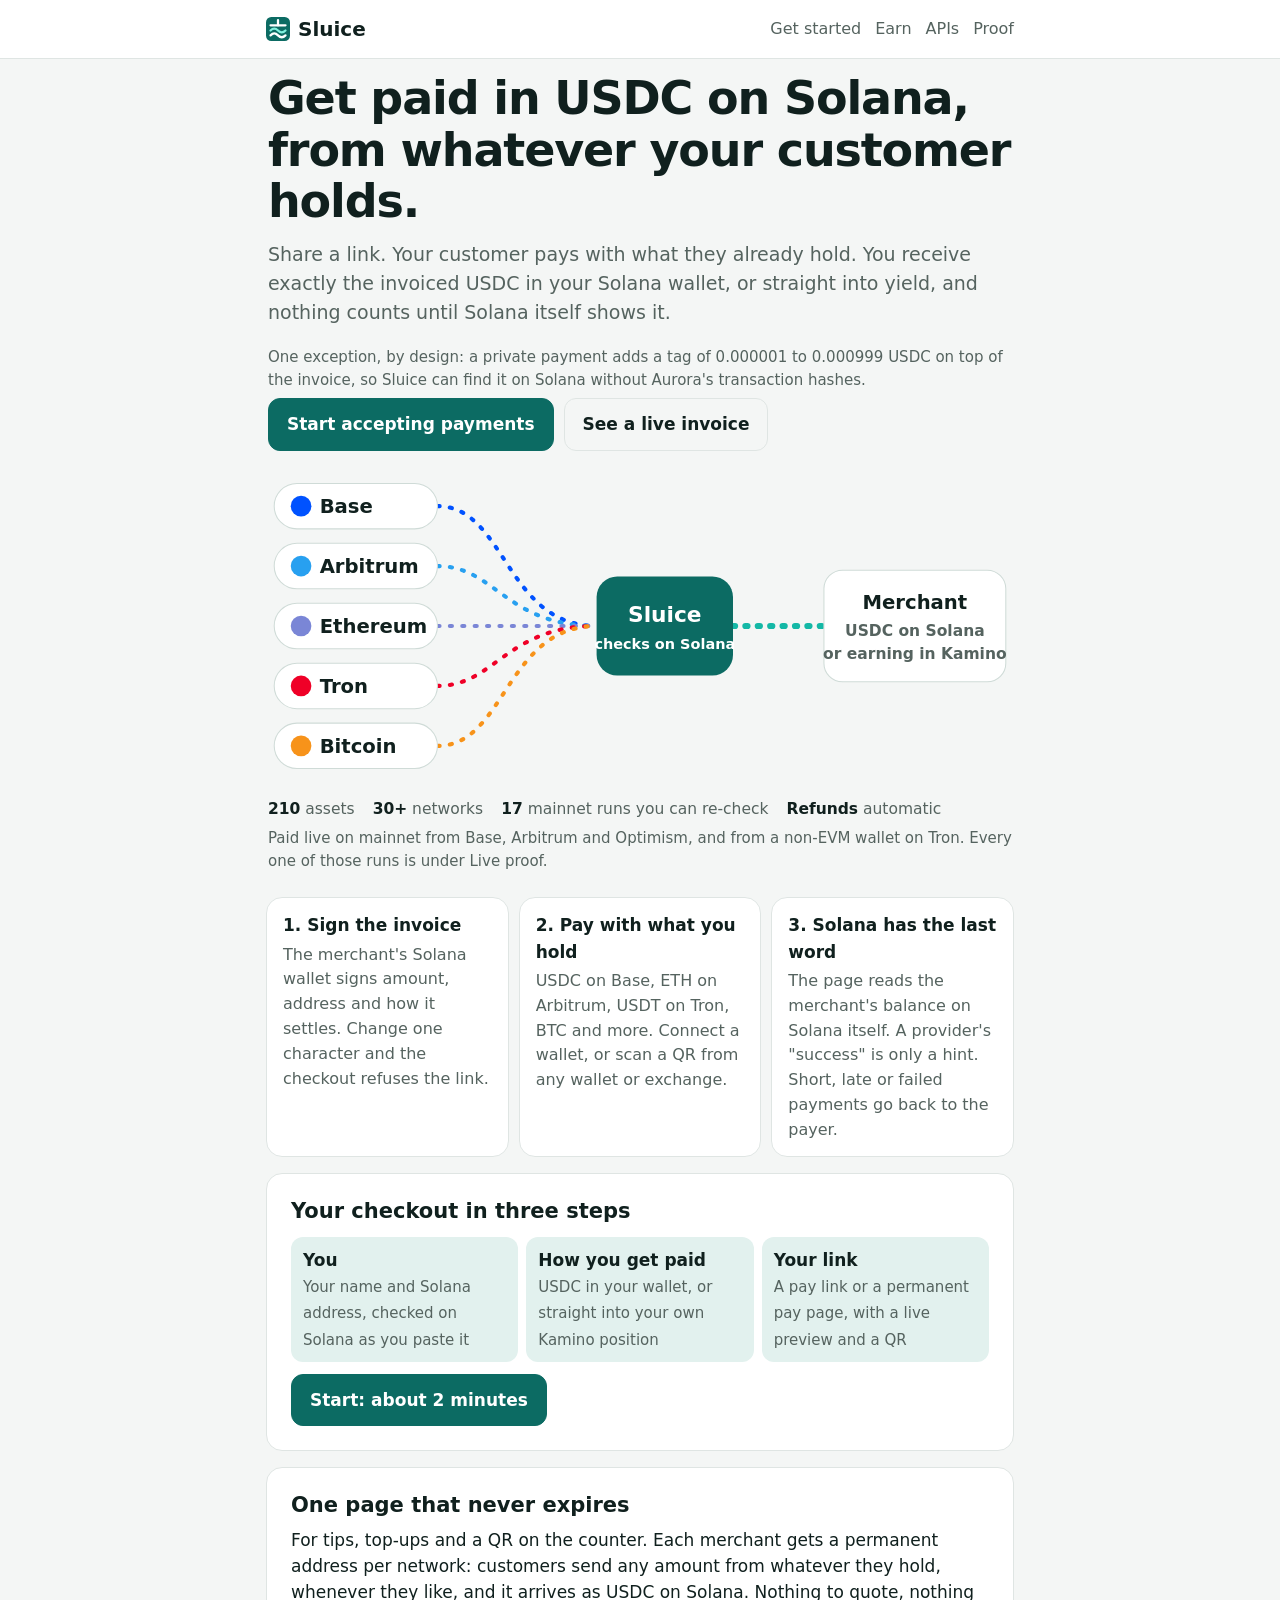
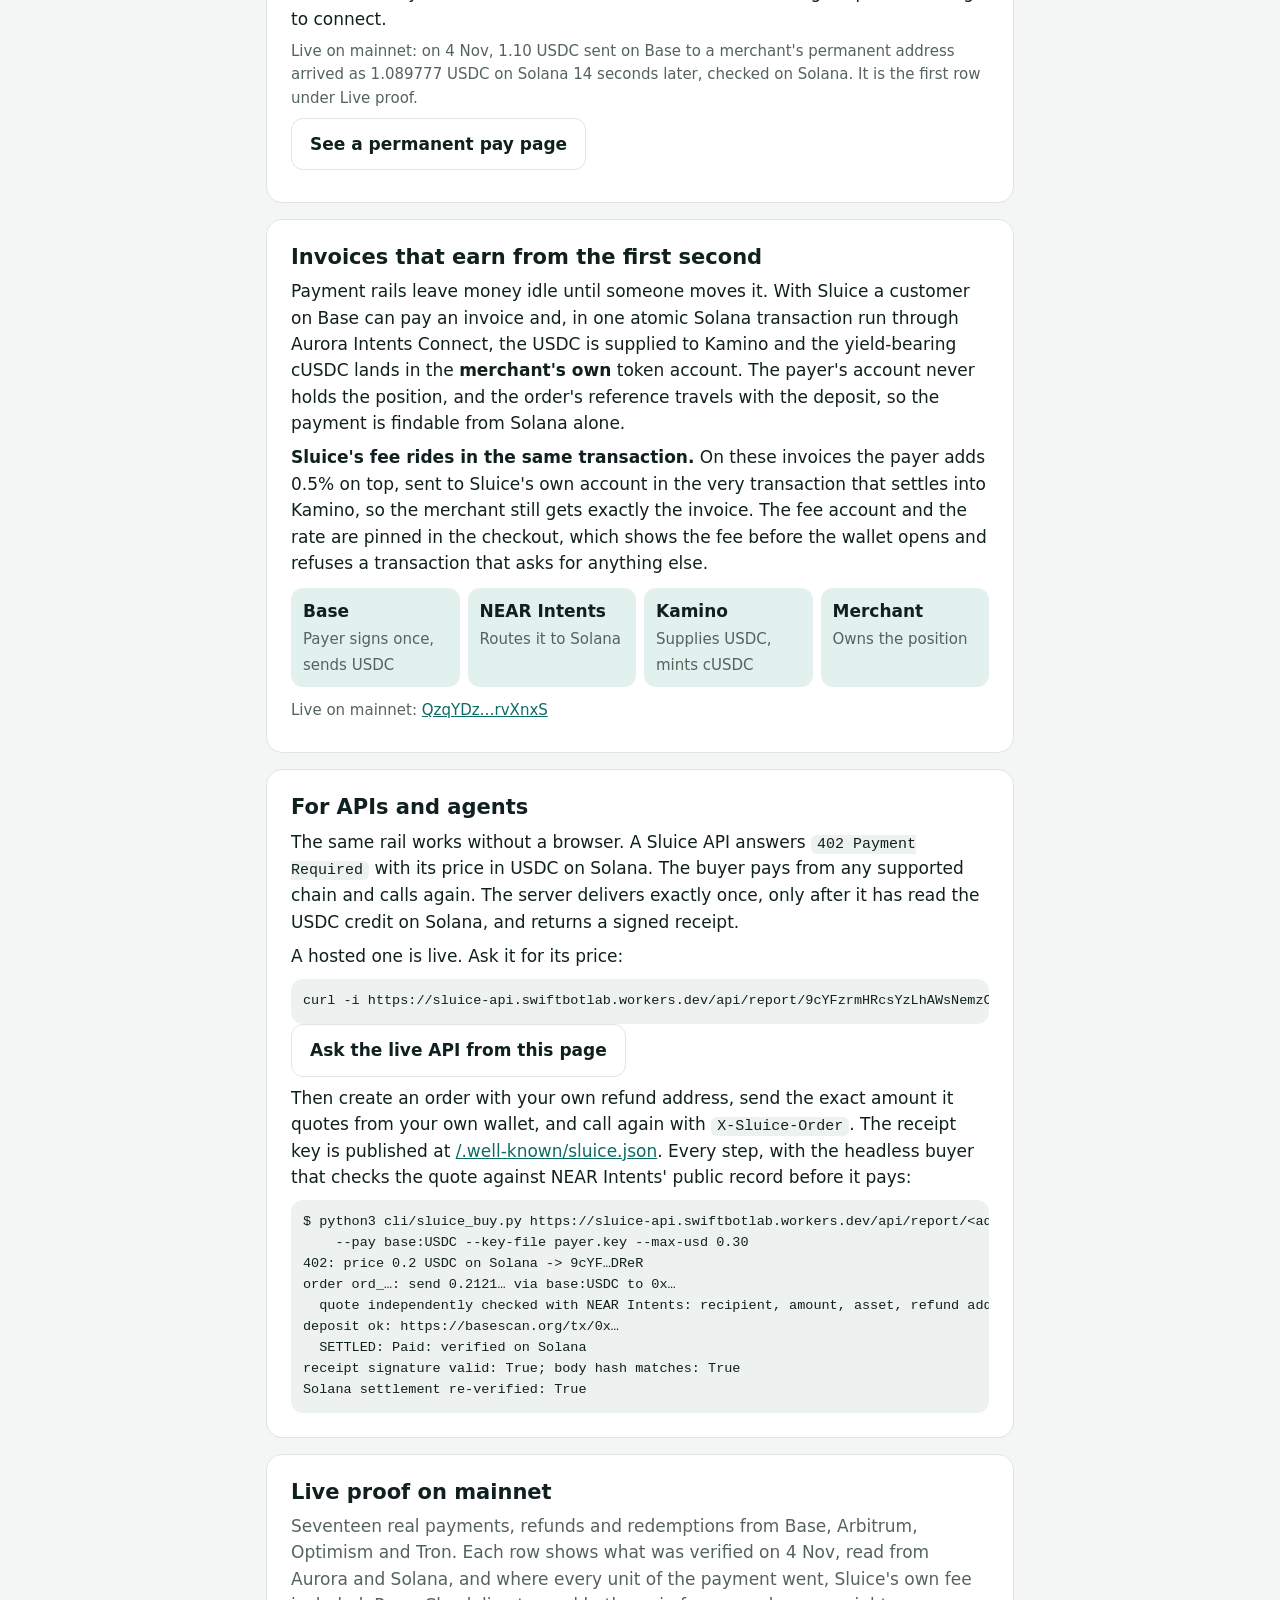
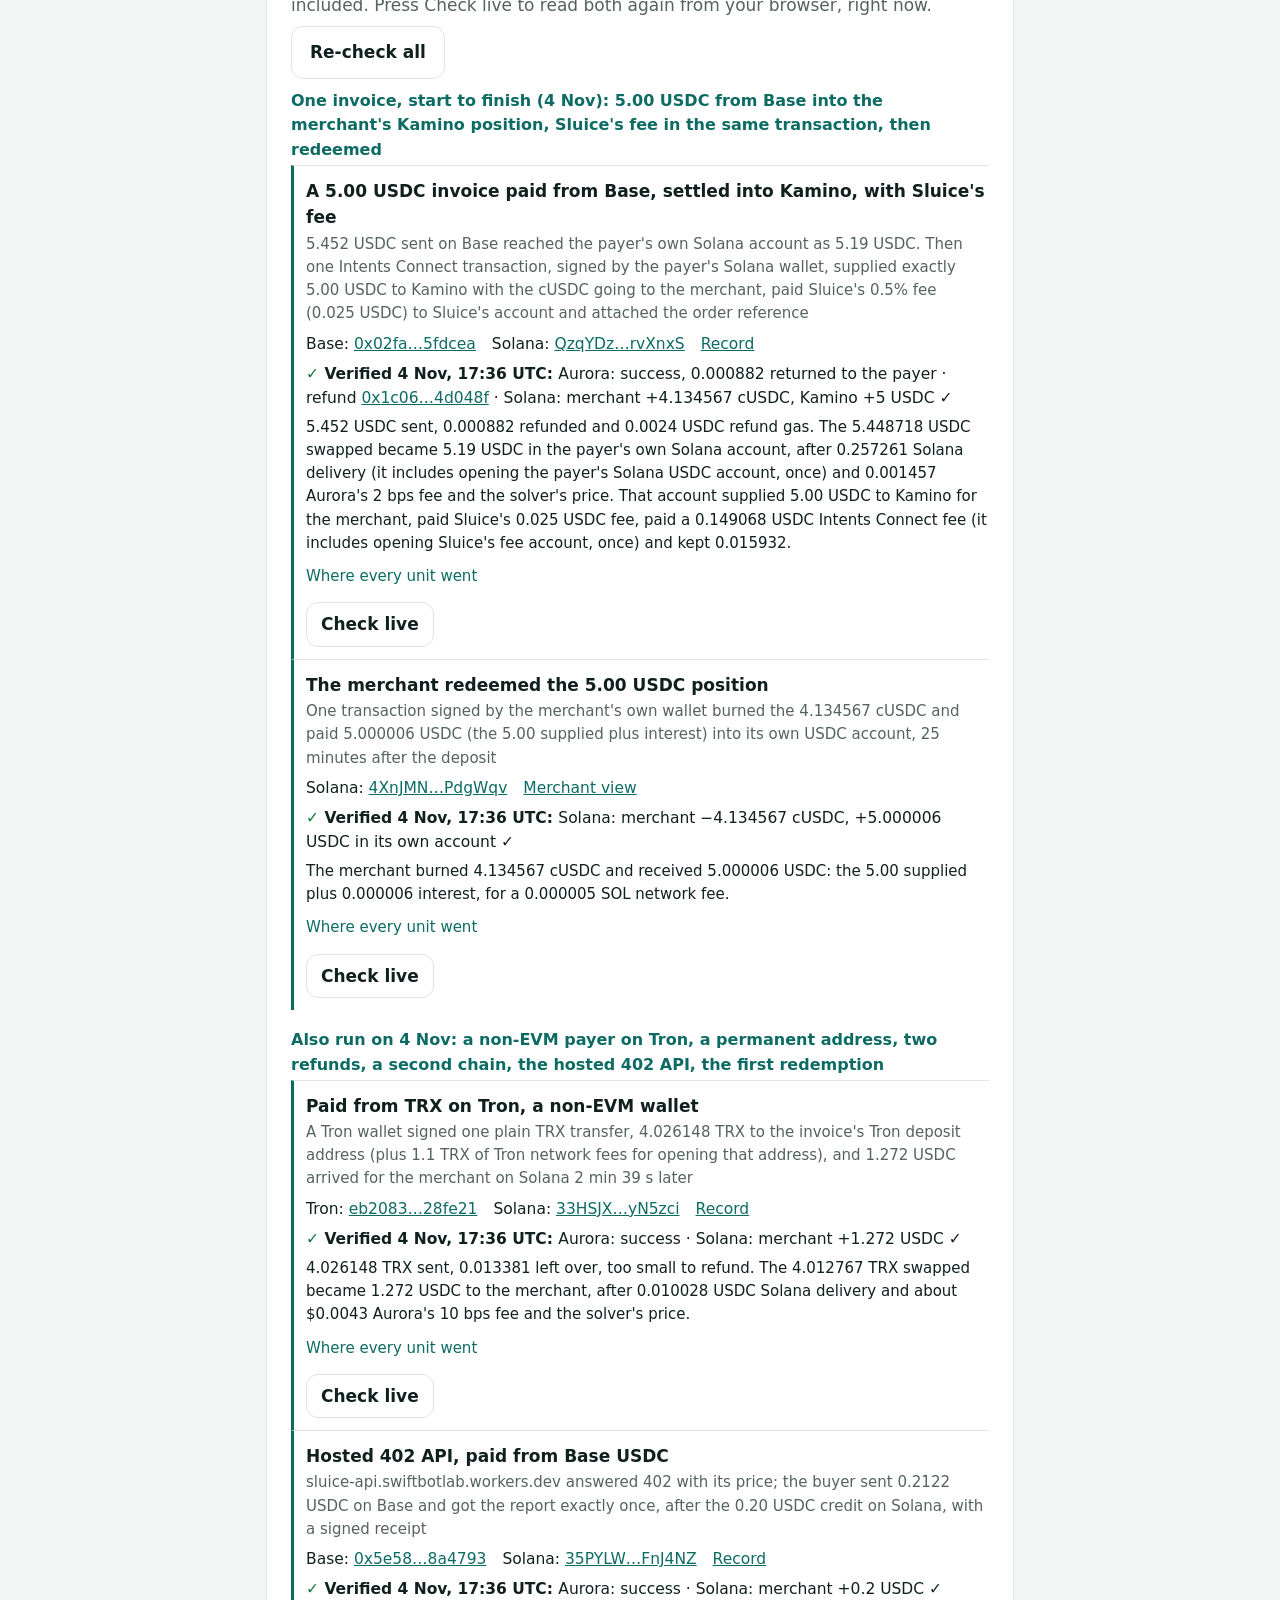
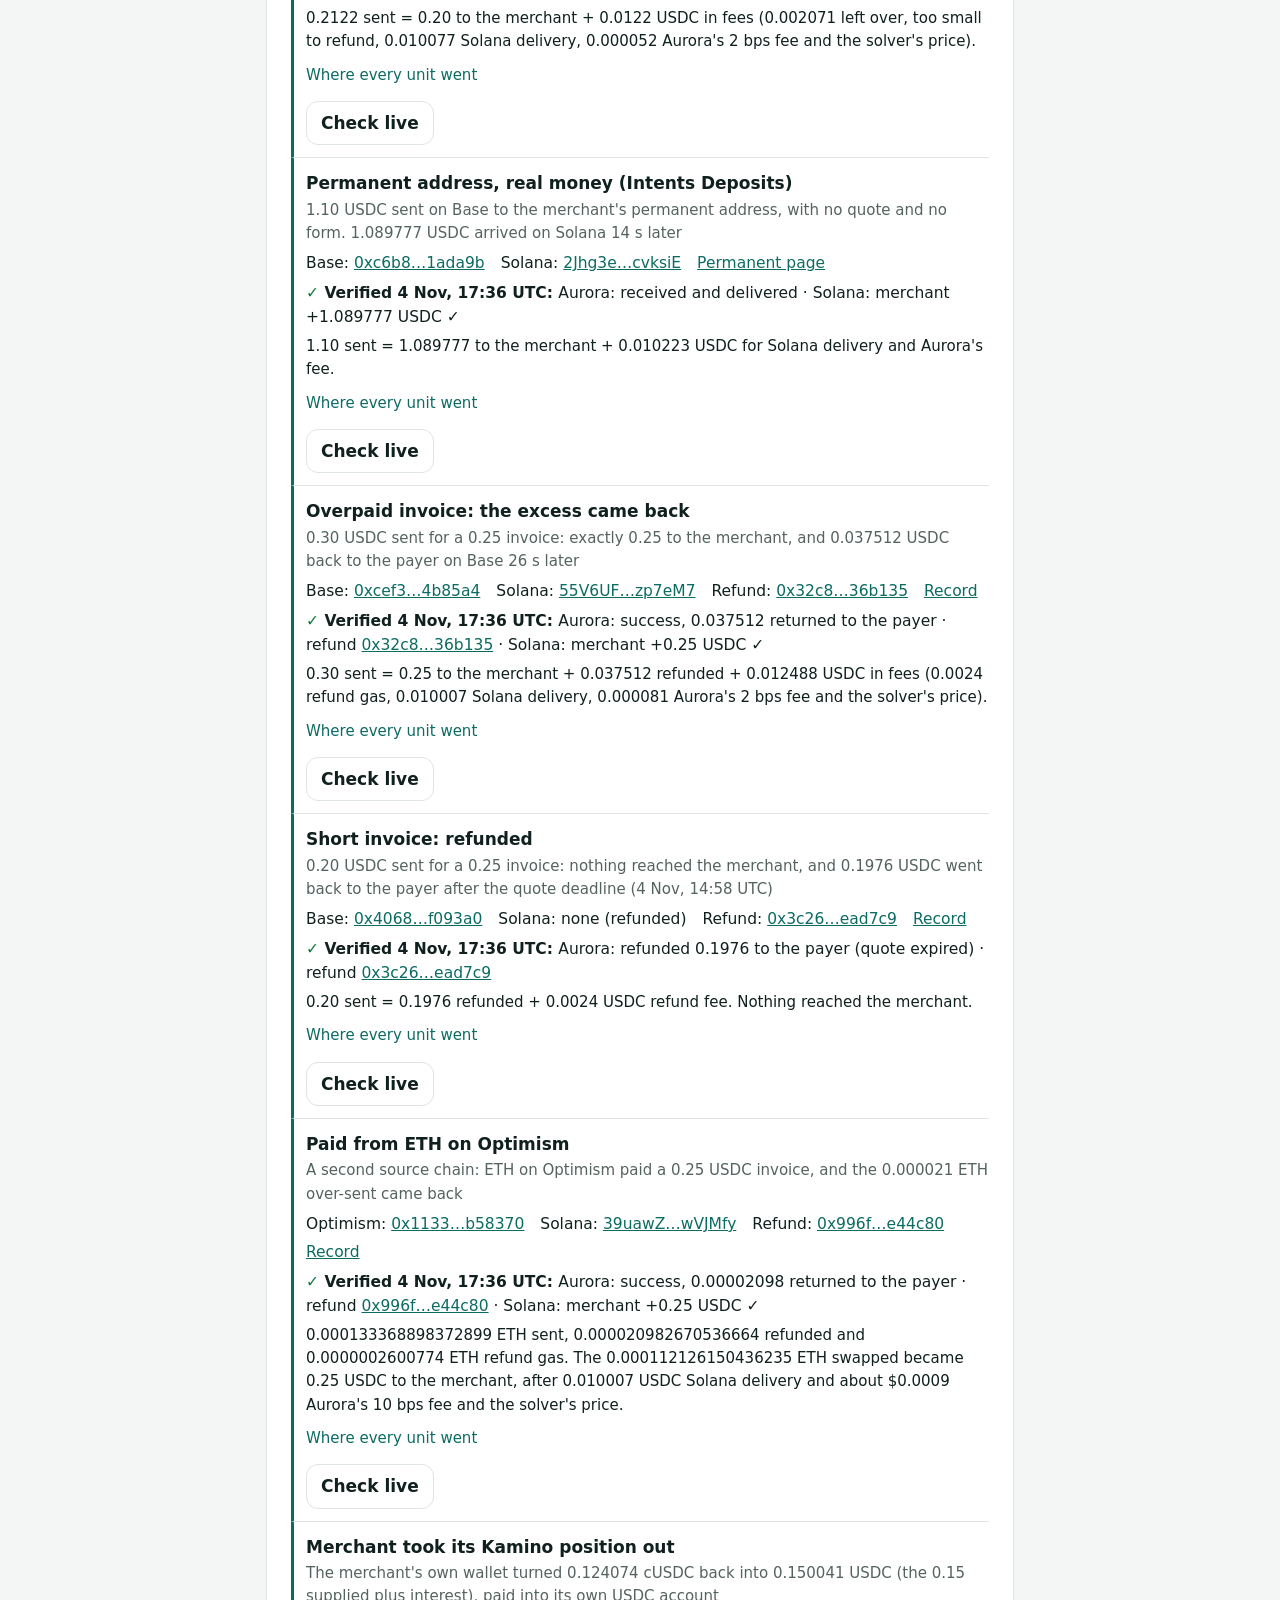
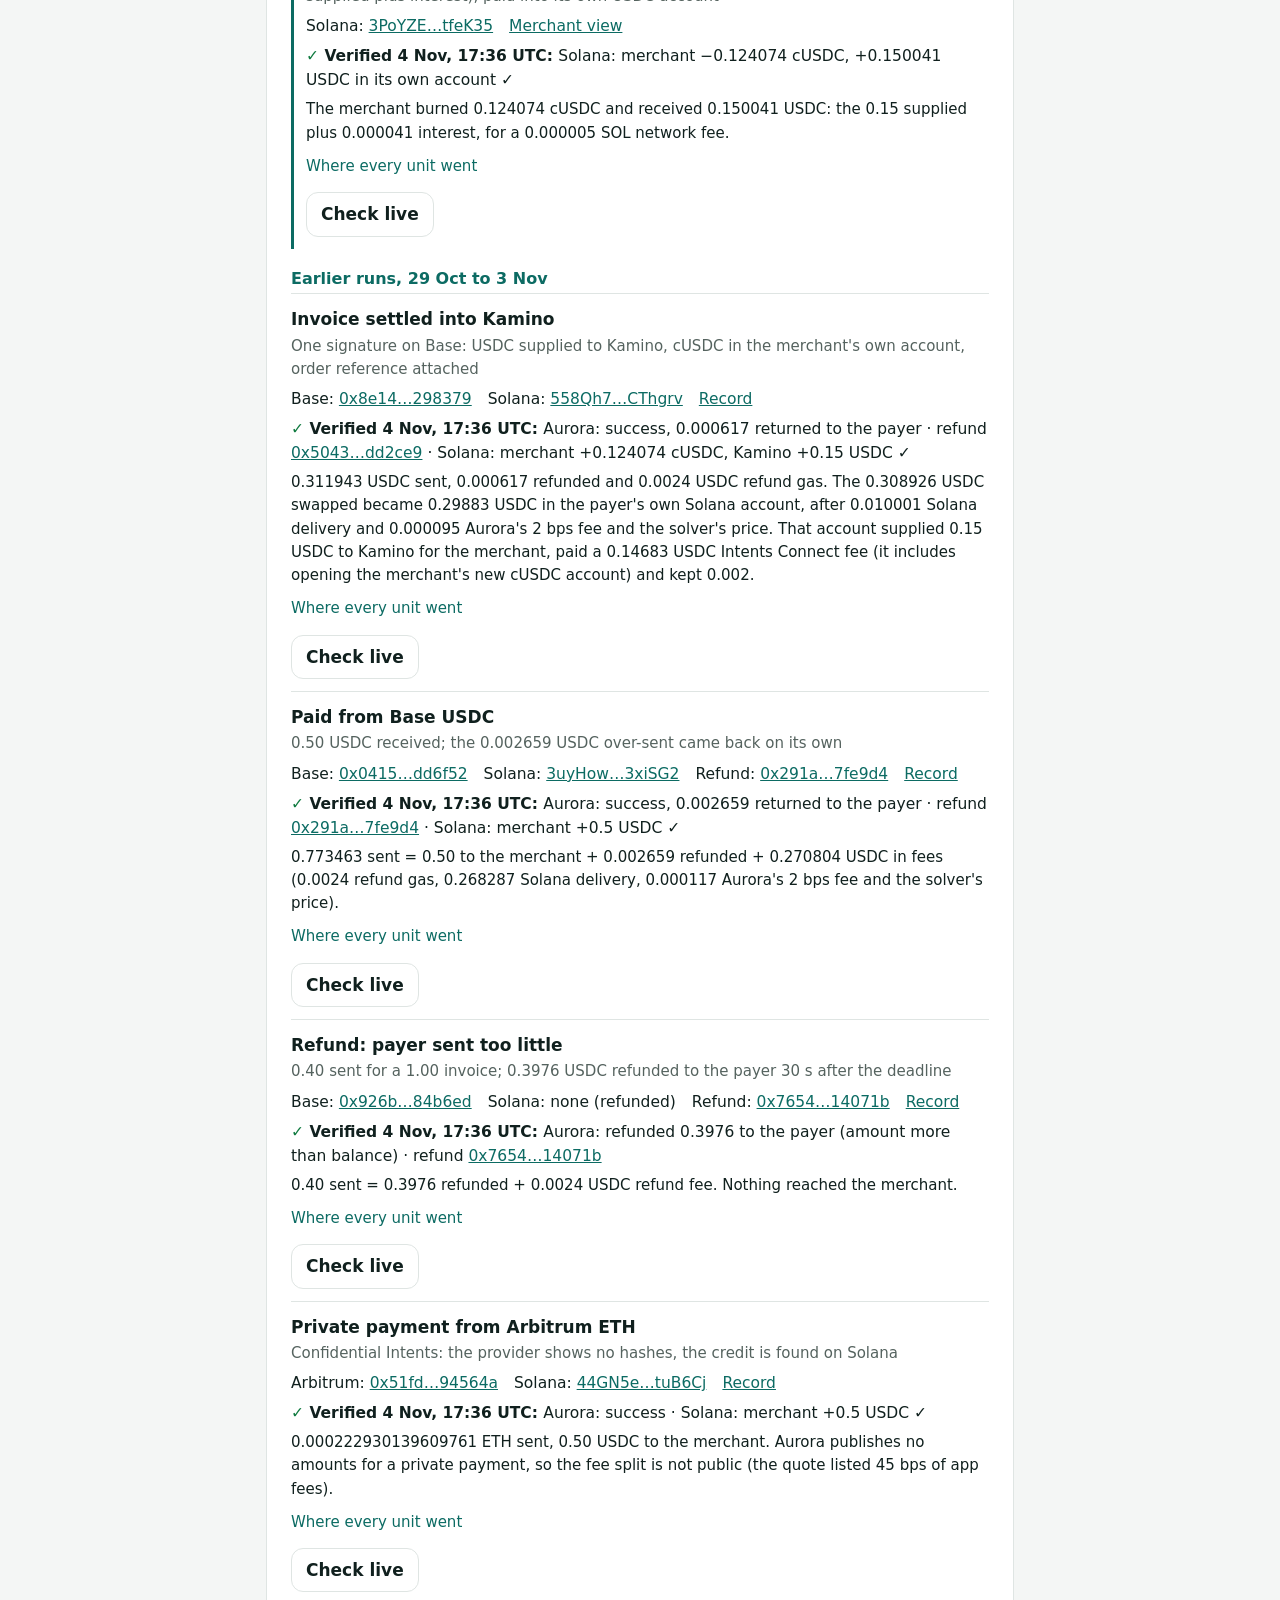
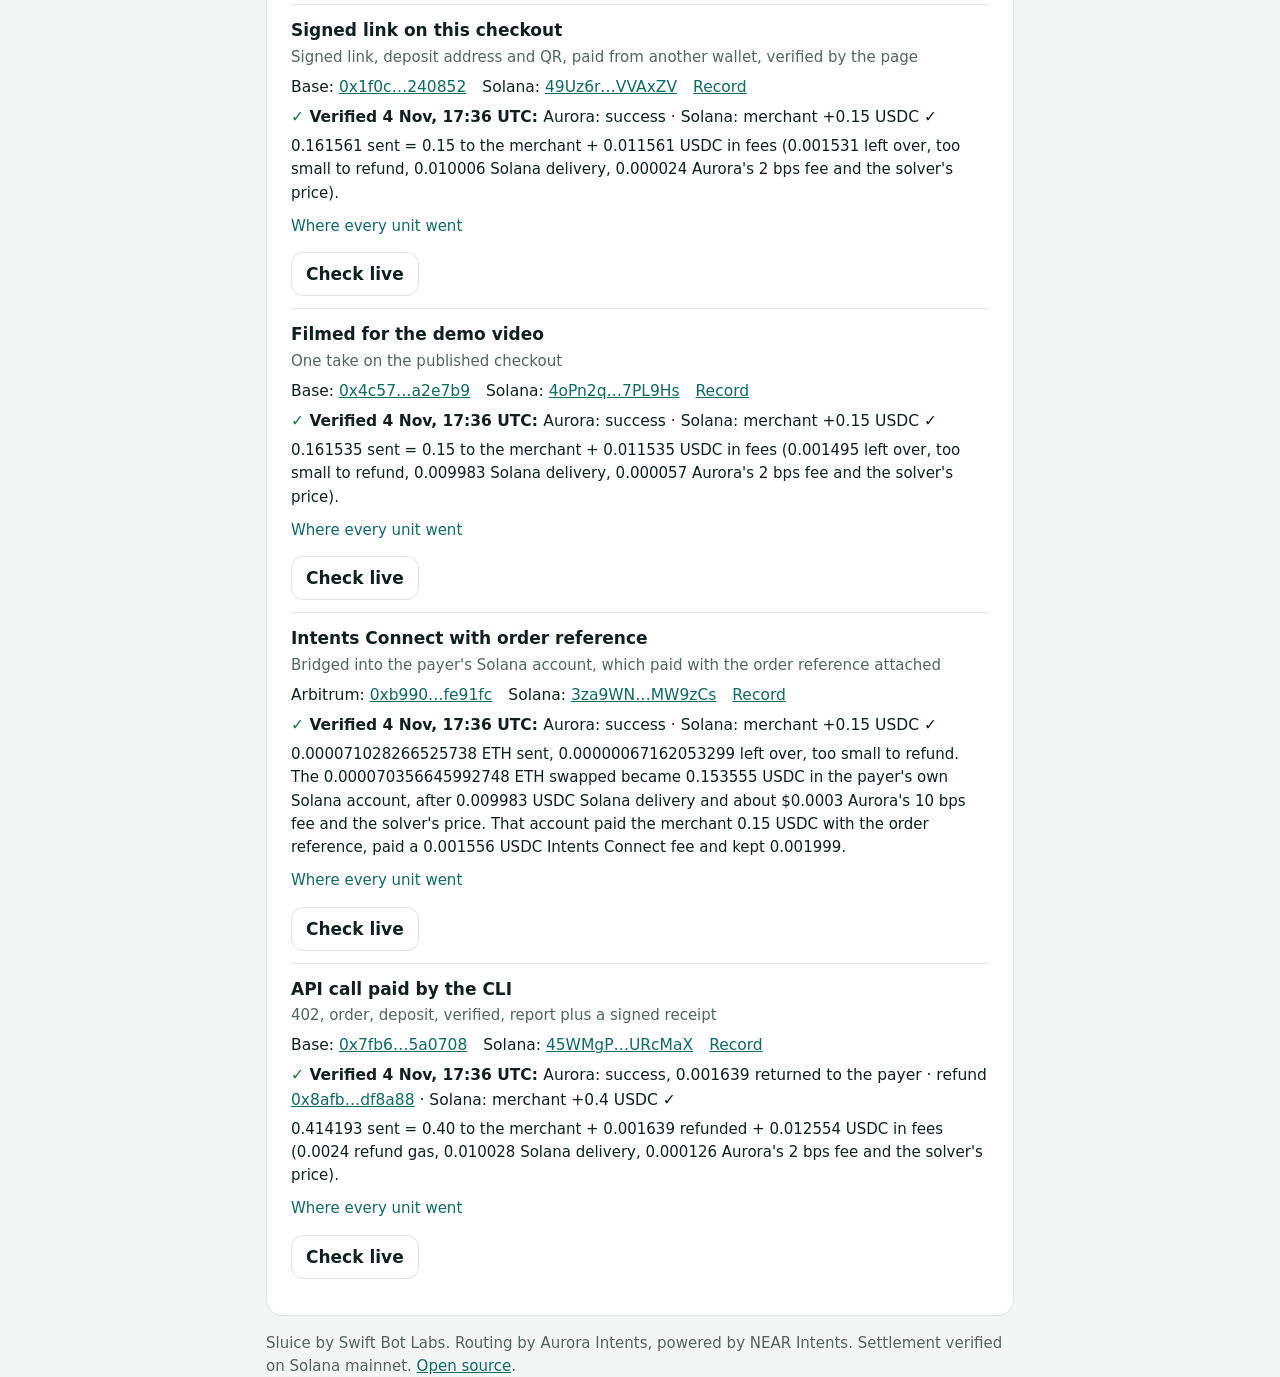
==== commit d621209b: "Redemption timing: 25 minutes after the deposit (17:09:08 to 17:33:57 UTC)" ====
--- a/docs/index.html
+++ b/docs/index.html
@@ -455,7 +455,7 @@
 <p class="muted snapnote">Verified 4 Nov, 17:36 UTC: all 17 rows read from Aurora and Solana mainnet. Every hash opens the explorer. With JavaScript on, Check live reads both again from your browser.</p>
 <h3 class="proof-head">One invoice, start to finish (4 Nov): 5.00 USDC from Base into the merchant's Kamino position, Sluice's fee in the same transaction, then redeemed</h3>
 <div class="proof fresh" data-id="0x02fa3ab5d3011cd79c215a20e285539fc140038ad5dc47a28b97913aed5fdcea"><b>A 5.00 USDC invoice paid from Base, settled into Kamino, with Sluice's fee</b><div class="note">5.452 USDC sent on Base reached the payer's own Solana account as 5.19 USDC. Then one Intents Connect transaction, signed by the payer's Solana wallet, supplied exactly 5.00 USDC to Kamino with the cUSDC going to the merchant, paid Sluice's 0.5% fee (0.025 USDC) to Sluice's account and attached the order reference</div><div class="links"><span>Base: <a href="https://basescan.org/tx/0x02fa3ab5d3011cd79c215a20e285539fc140038ad5dc47a28b97913aed5fdcea" target="_blank" rel="noopener">0x02fa…5fdcea</a></span><span>Solana: <a href="https://solscan.io/tx/QzqYDzy2hh34HkzUGFwrMbVKxanc6tC4qQPxnrsiubfEVPi59dt52dSHd5zJ9UNZnAhSm5vgxHN8zDLQqrvXnxS" target="_blank" rel="noopener">QzqYDz…rvXnxS</a></span><a href="#c=BWV6FR7fQhFgwinCuDUBBuLtzexQVPMFPw9kyVq8ntF.9cYFzrmHRcsYzLhAWsNemzCy75ZhETn2px4MS8oDDReR">Record</a></div><div class="out ok"><span class="when">Verified 4 Nov, 17:36 UTC: </span>Aurora: success, 0.000882 returned to the payer · refund <a href="https://basescan.org/tx/0x1c065d5cc9acf31c94c3653030feff0eb282cd78489cb5aebf1df5cdfe4d048f" target="_blank" rel="noopener">0x1c06…4d048f</a> · Solana: merchant +4.134567 cUSDC, Kamino +5 USDC ✓<div class="fees"><p class="feeline">5.452 USDC sent, 0.000882 refunded and 0.0024 USDC refund gas. The 5.448718 USDC swapped became 5.19 USDC in the payer's own Solana account, after 0.257261 Solana delivery (it includes opening the payer's Solana USDC account, once) and 0.001457 Aurora's 2 bps fee and the solver's price. That account supplied 5.00 USDC to Kamino for the merchant, paid Sluice's 0.025 USDC fee, paid a 0.149068 USDC Intents Connect fee (it includes opening Sluice's fee account, once) and kept 0.015932.</p><details><summary>Where every unit went</summary><table class="feetab"><tr class="tot"><td>Sent on Base</td><td>5.452<span class="u"> USDC</span></td></tr><tr><td>swapped</td><td>5.448718<span class="u"> USDC</span></td></tr><tr class="k-refund"><td>refunded to the payer (the excess)</td><td>0.000882<span class="u"> USDC</span></td></tr><tr class="k-fee"><td>refund fee (gas for the refund transaction)</td><td>0.0024<span class="u"> USDC</span></td></tr></table><table class="feetab"><tr class="tot"><td>Swapped</td><td>5.448718<span class="u"> USDC</span></td></tr><tr><td>to the payer's own Solana account (Intents Connect)</td><td>5.19<span class="u"> USDC</span></td></tr><tr class="k-fee"><td>Solana delivery fee (from the quote), including opening the payer's Solana USDC account (once per payer)</td><td>0.257261<span class="u"> USDC</span></td></tr><tr class="k-fee"><td>Aurora's 2 bps fee and the solver's price</td><td>0.001457<span class="u"> USDC</span></td></tr></table><table class="feetab"><tr class="tot"><td>Reached the payer's own Solana account, which then ran one transaction</td><td>5.19<span class="u"> USDC</span></td></tr><tr class="k-merchant"><td>supplied to Kamino for the merchant (who got 4.134567 cUSDC)</td><td>5.00<span class="u"> USDC</span></td></tr><tr class="k-sluice"><td>Sluice's fee, 0.5% of the invoice, to Sluice's own account (pinned in the audit)</td><td>0.025<span class="u"> USDC</span></td></tr><tr class="k-fee"><td>Intents Connect fee, to its relayer (pinned in the audit), including opening Sluice's fee account (once)</td><td>0.149068<span class="u"> USDC</span></td></tr><tr><td>left in the payer's own Solana account</td><td>0.015932<span class="u"> USDC</span></td></tr></table></details></div></div></div>
-<div class="proof fresh" data-id="4XnJMN2q36Yw3mvE2S4ULGaA76hU8hp81EmnR2Rc8bXpg64qeLjdepLz4oyQHBLB86255iVu4JTr72QKN6PdgWqv"><b>The merchant redeemed the 5.00 USDC position</b><div class="note">One transaction signed by the merchant's own wallet burned the 4.134567 cUSDC and paid 5.000006 USDC (the 5.00 supplied plus interest) into its own USDC account, 37 minutes after the deposit</div><div class="links"><span>Solana: <a href="https://solscan.io/tx/4XnJMN2q36Yw3mvE2S4ULGaA76hU8hp81EmnR2Rc8bXpg64qeLjdepLz4oyQHBLB86255iVu4JTr72QKN6PdgWqv" target="_blank" rel="noopener">4XnJMN…PdgWqv</a></span><a href="#m=9cYFzrmHRcsYzLhAWsNemzCy75ZhETn2px4MS8oDDReR">Merchant view</a></div><div class="out ok"><span class="when">Verified 4 Nov, 17:36 UTC: </span>Solana: merchant −4.134567 cUSDC, +5.000006 USDC in its own account ✓<div class="fees"><p class="feeline">The merchant burned 4.134567 cUSDC and received 5.000006 USDC: the 5.00 supplied plus 0.000006 interest, for a 0.000005 SOL network fee.</p><details><summary>Where every unit went</summary><table class="feetab"><tr class="tot"><td>USDC paid into the merchant's own account, for 4.134567 cUSDC burned</td><td>5.000006<span class="u"> USDC</span></td></tr><tr class="k-merchant"><td>the 5.00 USDC supplied on 4 Nov</td><td>5.00<span class="u"> USDC</span></td></tr><tr class="k-merchant"><td>interest earned since</td><td>0.000006<span class="u"> USDC</span></td></tr></table><p class="muted">0.000005 SOL network fee, paid by the merchant</p></details></div></div></div>
+<div class="proof fresh" data-id="4XnJMN2q36Yw3mvE2S4ULGaA76hU8hp81EmnR2Rc8bXpg64qeLjdepLz4oyQHBLB86255iVu4JTr72QKN6PdgWqv"><b>The merchant redeemed the 5.00 USDC position</b><div class="note">One transaction signed by the merchant's own wallet burned the 4.134567 cUSDC and paid 5.000006 USDC (the 5.00 supplied plus interest) into its own USDC account, 25 minutes after the deposit</div><div class="links"><span>Solana: <a href="https://solscan.io/tx/4XnJMN2q36Yw3mvE2S4ULGaA76hU8hp81EmnR2Rc8bXpg64qeLjdepLz4oyQHBLB86255iVu4JTr72QKN6PdgWqv" target="_blank" rel="noopener">4XnJMN…PdgWqv</a></span><a href="#m=9cYFzrmHRcsYzLhAWsNemzCy75ZhETn2px4MS8oDDReR">Merchant view</a></div><div class="out ok"><span class="when">Verified 4 Nov, 17:36 UTC: </span>Solana: merchant −4.134567 cUSDC, +5.000006 USDC in its own account ✓<div class="fees"><p class="feeline">The merchant burned 4.134567 cUSDC and received 5.000006 USDC: the 5.00 supplied plus 0.000006 interest, for a 0.000005 SOL network fee.</p><details><summary>Where every unit went</summary><table class="feetab"><tr class="tot"><td>USDC paid into the merchant's own account, for 4.134567 cUSDC burned</td><td>5.000006<span class="u"> USDC</span></td></tr><tr class="k-merchant"><td>the 5.00 USDC supplied on 4 Nov</td><td>5.00<span class="u"> USDC</span></td></tr><tr class="k-merchant"><td>interest earned since</td><td>0.000006<span class="u"> USDC</span></td></tr></table><p class="muted">0.000005 SOL network fee, paid by the merchant</p></details></div></div></div>
 <h3 class="proof-head">Also run on 4 Nov: a non-EVM payer on Tron, a permanent address, two refunds, a second chain, the hosted 402 API, the first redemption</h3>
 <div class="proof fresh" data-id="eb20838a927ee6b35aa49da6062440b49f09c22d46e89bd6264d79223f28fe21"><b>Paid from TRX on Tron, a non-EVM wallet</b><div class="note">A Tron wallet signed one plain TRX transfer, 4.026148 TRX to the invoice's Tron deposit address (plus 1.1 TRX of Tron network fees for opening that address), and 1.272 USDC arrived for the merchant on Solana 2 min 39 s later</div><div class="links"><span>Tron: <a href="https://tronscan.org/#/transaction/eb20838a927ee6b35aa49da6062440b49f09c22d46e89bd6264d79223f28fe21" target="_blank" rel="noopener">eb2083…28fe21</a></span><span>Solana: <a href="https://solscan.io/tx/33HSJXY5zPhYp8g7VXAdmuLMQZmUaeTHM8VbJo1UmCA28ve3fCScSuaJQCUhYY2vYyRyURvLiXe8uGiKMdyN5zci" target="_blank" rel="noopener">33HSJX…yN5zci</a></span><a href="#s=TZ741NbBSgbTd23VTuhW6QeYGuKbbtZ1Gy">Record</a></div><div class="out ok"><span class="when">Verified 4 Nov, 17:36 UTC: </span>Aurora: success · Solana: merchant +1.272 USDC ✓<div class="fees"><p class="feeline">4.026148 TRX sent, 0.013381 left over, too small to refund. The 4.012767 TRX swapped became 1.272 USDC to the merchant, after 0.010028 USDC Solana delivery and about $0.0043 Aurora's 10 bps fee and the solver's price.</p><details><summary>Where every unit went</summary><table class="feetab"><tr class="tot"><td>Sent on Tron</td><td>4.026148<span class="u"> TRX</span></td></tr><tr><td>swapped</td><td>4.012767<span class="u"> TRX</span></td></tr><tr class="k-fee"><td>left over after the swap, not refunded (less than the 1.30 TRX refund fee)</td><td>0.013381<span class="u"> TRX</span></td></tr></table><table class="feetab"><tr class="tot"><td>Swapped (Aurora values it at $1.2859)</td><td>4.012767<span class="u"> TRX</span></td></tr><tr class="k-merchant"><td>to the merchant on Solana (read from Solana)</td><td>1.272<span class="u"> USDC</span></td></tr><tr class="k-fee"><td>Solana delivery fee (from the quote)</td><td>0.010028<span class="u"> USDC</span></td></tr><tr class="k-fee"><td>Aurora's 10 bps fee and the solver's price</td><td>≈$0.0043<span class="u"></span></td></tr></table></details></div></div></div>
 <div class="proof fresh" data-id="0x5e58153312331b01866d694dbda879cf5fcdd305828fbd899daaa5cdaa8a4793"><b>Hosted 402 API, paid from Base USDC</b><div class="note">sluice-api.swiftbotlab.workers.dev answered 402 with its price; the buyer sent 0.2122 USDC on Base and got the report exactly once, after the 0.20 USDC credit on Solana, with a signed receipt</div><div class="links"><span>Base: <a href="https://basescan.org/tx/0x5e58153312331b01866d694dbda879cf5fcdd305828fbd899daaa5cdaa8a4793" target="_blank" rel="noopener">0x5e58…8a4793</a></span><span>Solana: <a href="https://solscan.io/tx/35PYLWiqtyAczHr3fNKqymGznSmPgCRewH78QntuC5dKZj5rw7guAymxMy3BDNDYR3uUWJXaMEURBSV6d3FnJ4NZ" target="_blank" rel="noopener">35PYLW…FnJ4NZ</a></span><a href="#s=0x1c8c4C2A7bB4db851c2F0ea9EFCCfB9182B27943">Record</a></div><div class="out ok"><span class="when">Verified 4 Nov, 17:36 UTC: </span>Aurora: success · Solana: merchant +0.2 USDC ✓<div class="fees"><p class="feeline">0.2122 sent = 0.20 to the merchant + 0.0122 USDC in fees (0.002071 left over, too small to refund, 0.010077 Solana delivery, 0.000052 Aurora's 2 bps fee and the solver's price).</p><details><summary>Where every unit went</summary><table class="feetab"><tr class="tot"><td>Sent on Base</td><td>0.2122<span class="u"> USDC</span></td></tr><tr><td>swapped</td><td>0.210129<span class="u"> USDC</span></td></tr><tr class="k-fee"><td>left over after the swap, not refunded (less than the 0.0024 USDC refund fee)</td><td>0.002071<span class="u"> USDC</span></td></tr></table><table class="feetab"><tr class="tot"><td>Swapped</td><td>0.210129<span class="u"> USDC</span></td></tr><tr class="k-merchant"><td>to the merchant on Solana (read from Solana)</td><td>0.20<span class="u"> USDC</span></td></tr><tr class="k-fee"><td>Solana delivery fee (from the quote)</td><td>0.010077<span class="u"> USDC</span></td></tr><tr class="k-fee"><td>Aurora's 2 bps fee and the solver's price</td><td>0.000052<span class="u"> USDC</span></td></tr></table></details></div></div></div>
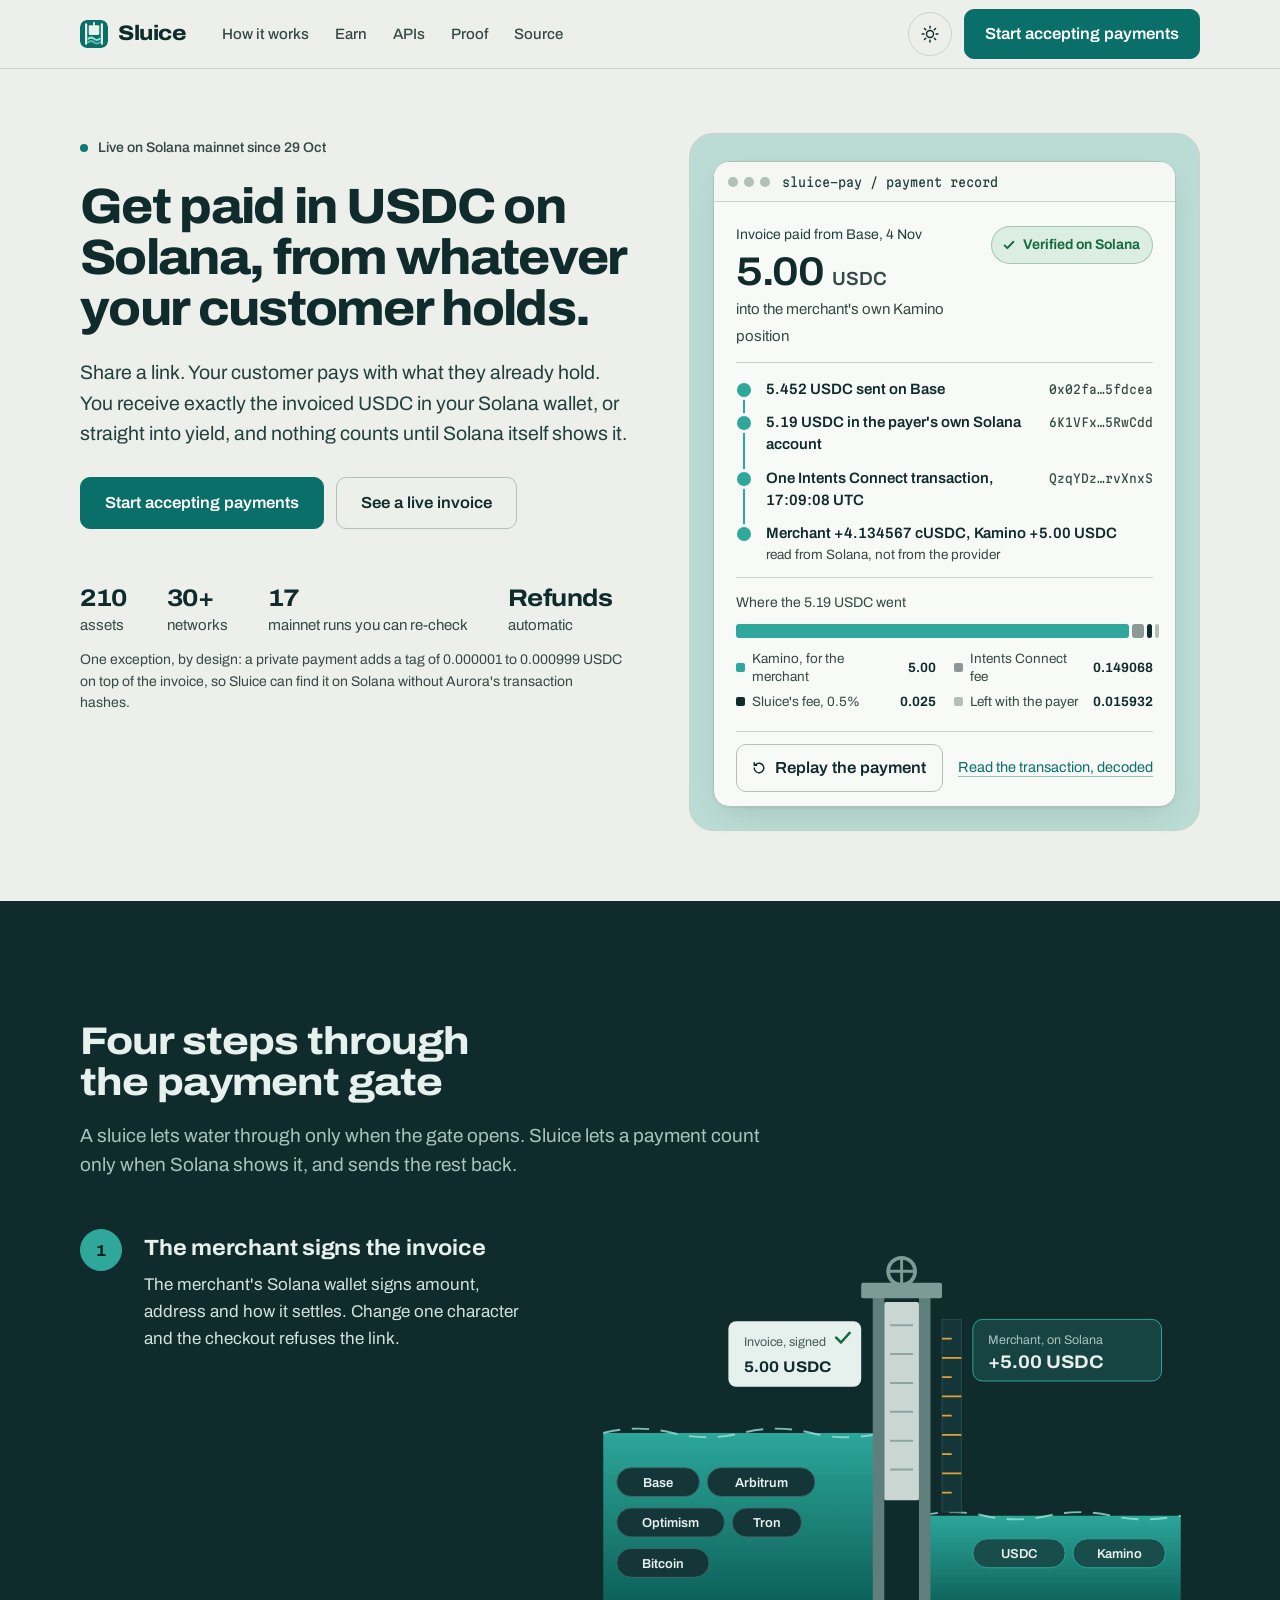
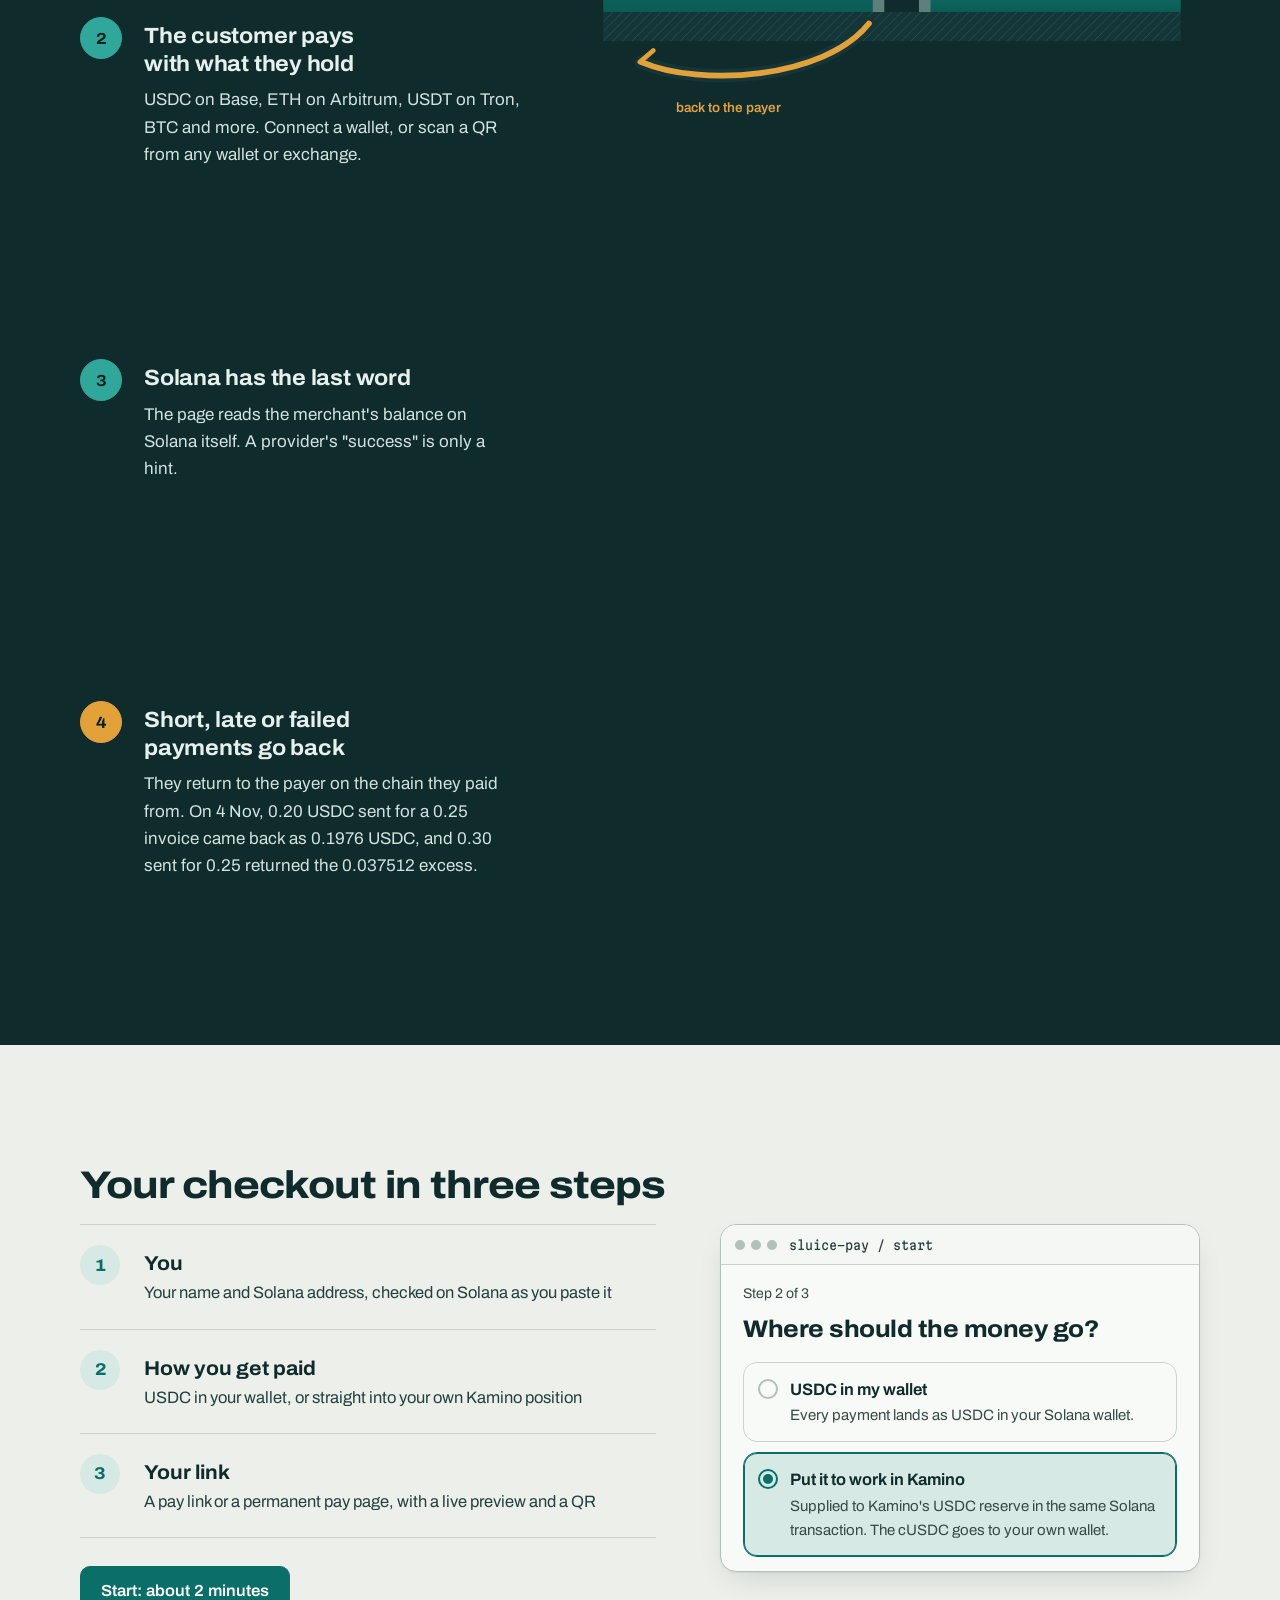
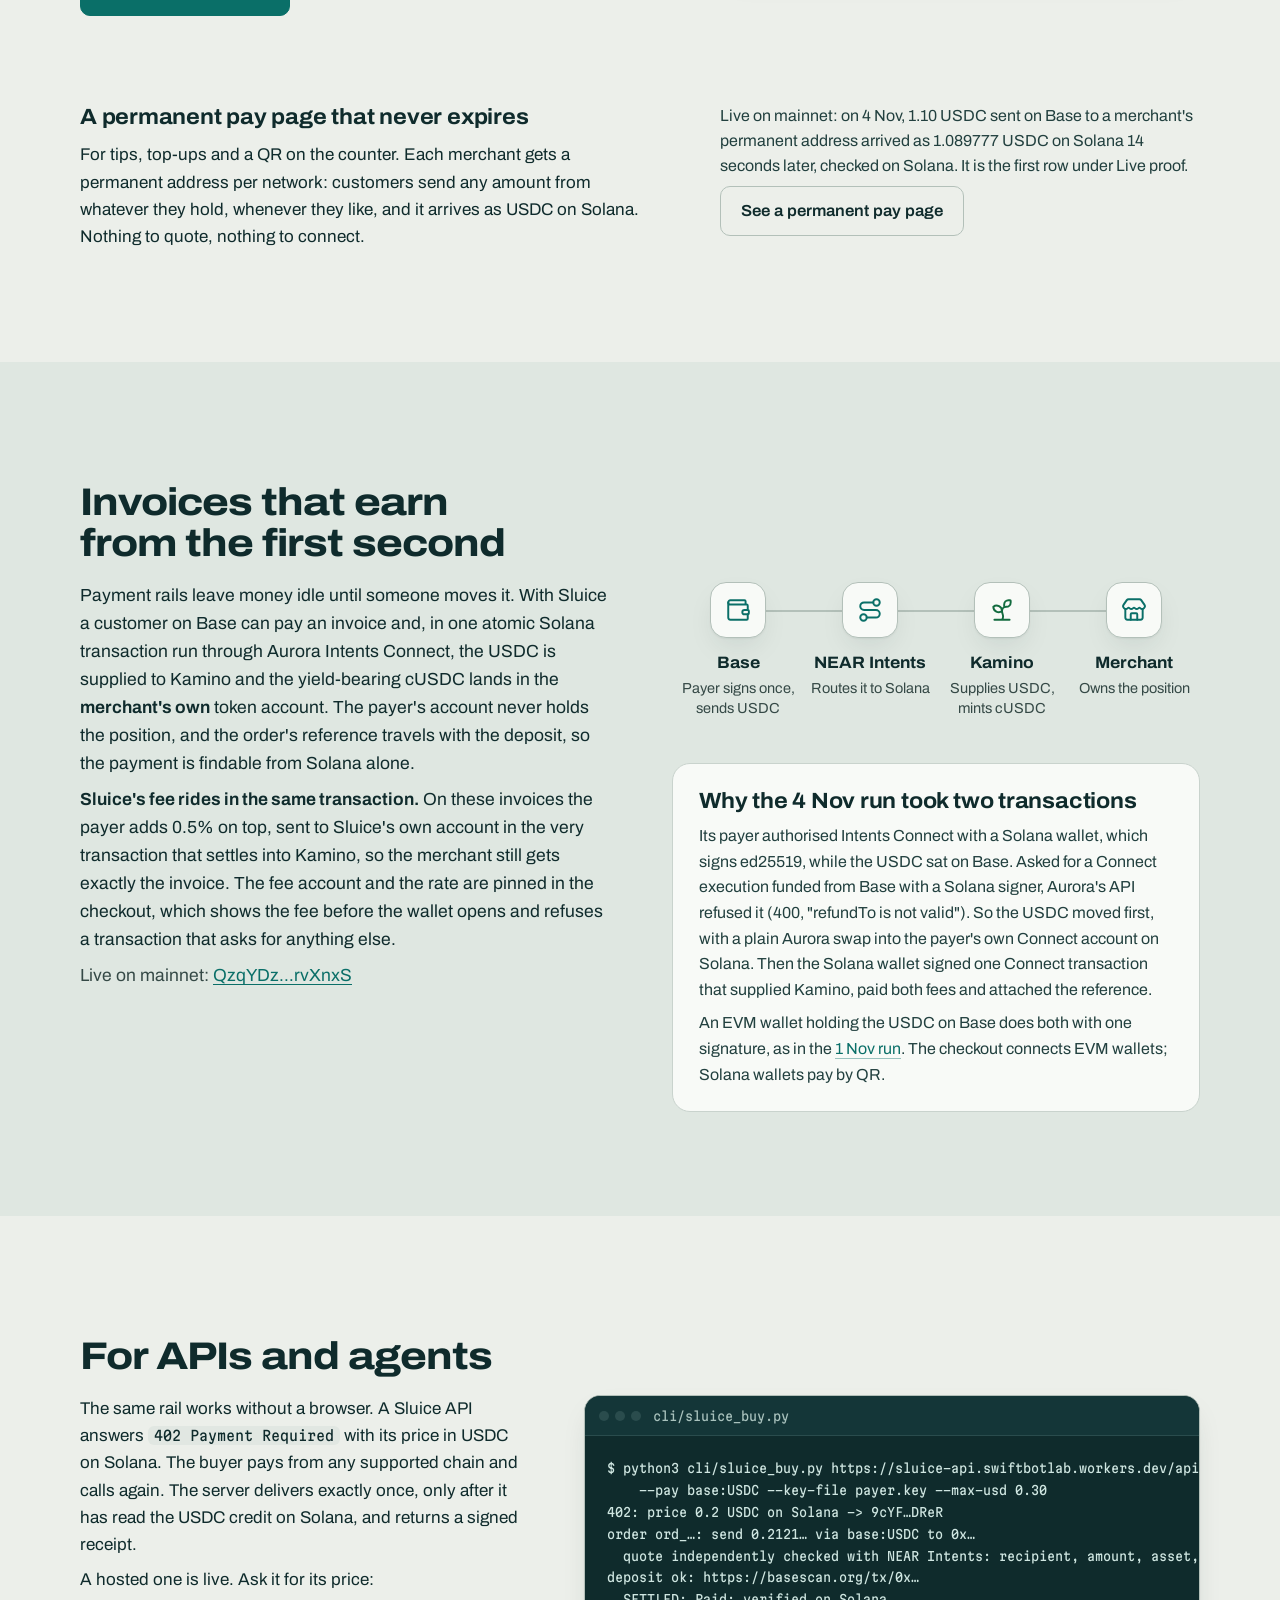
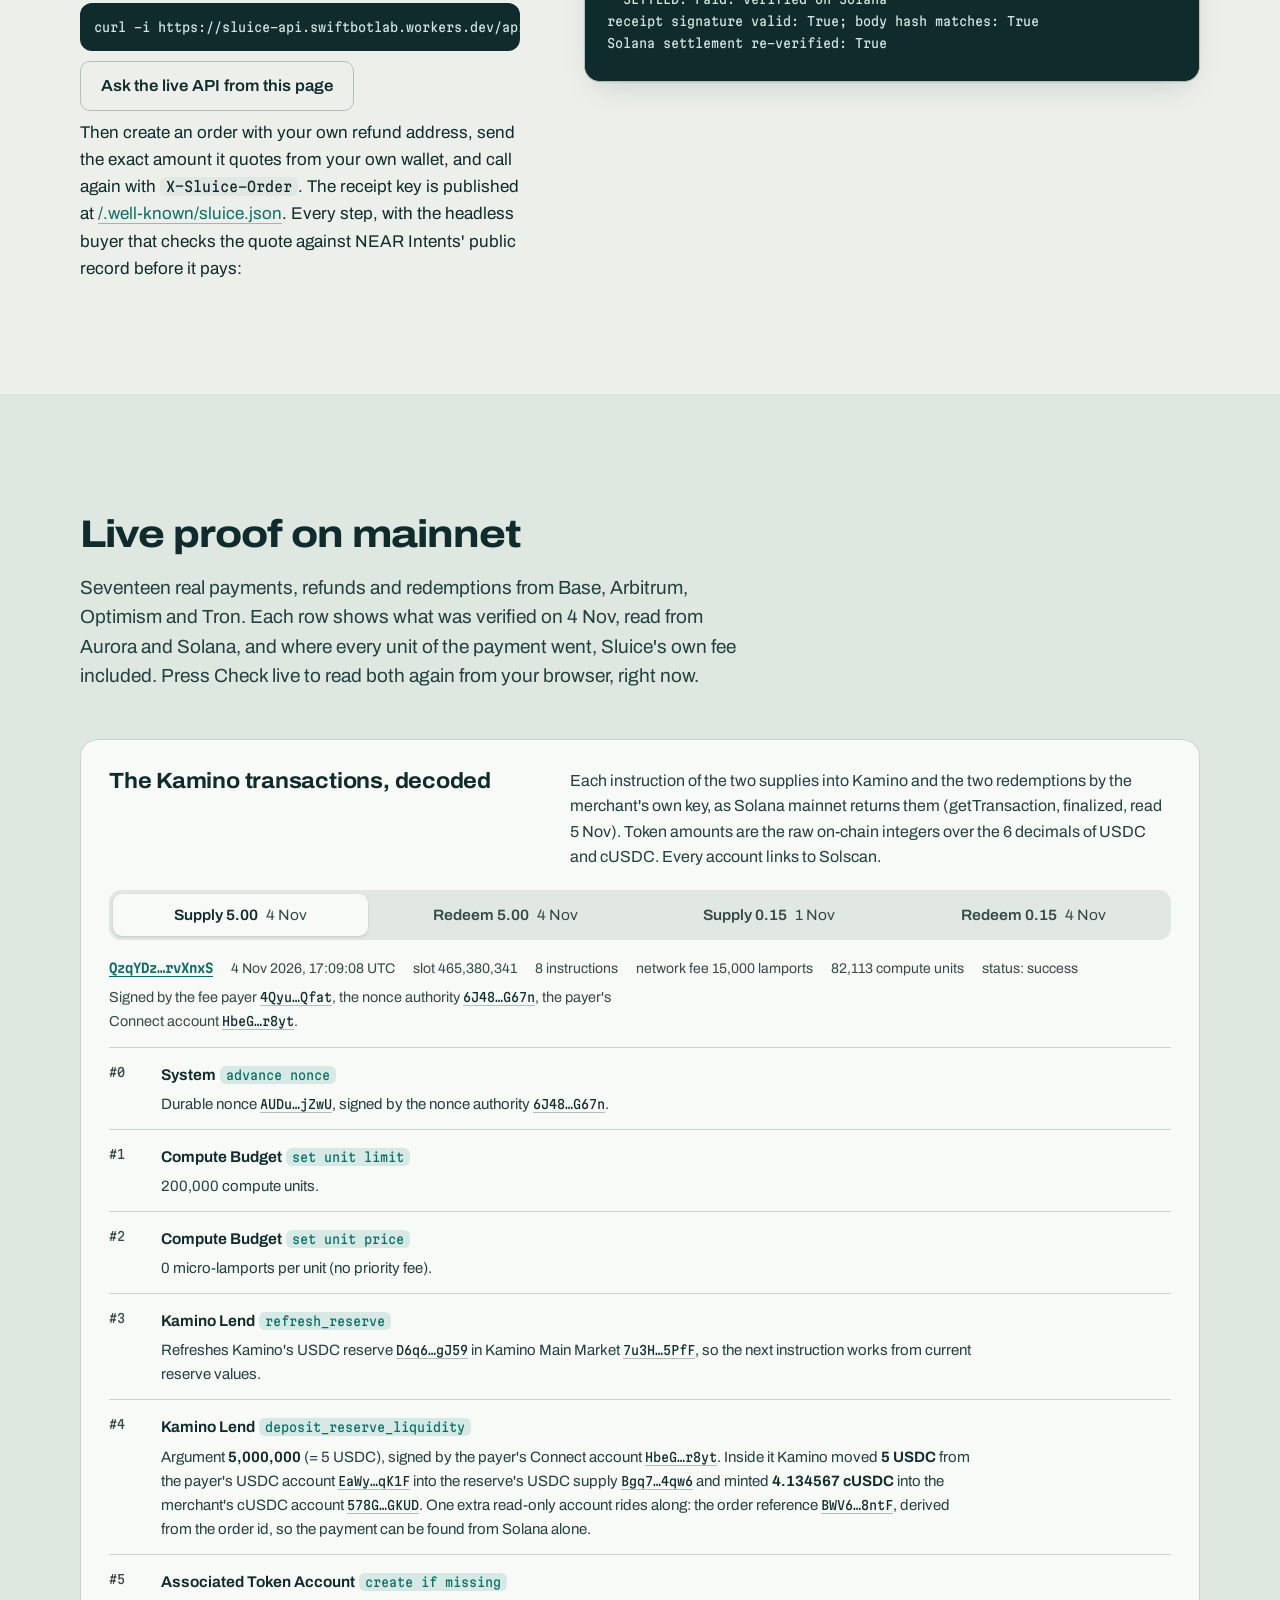
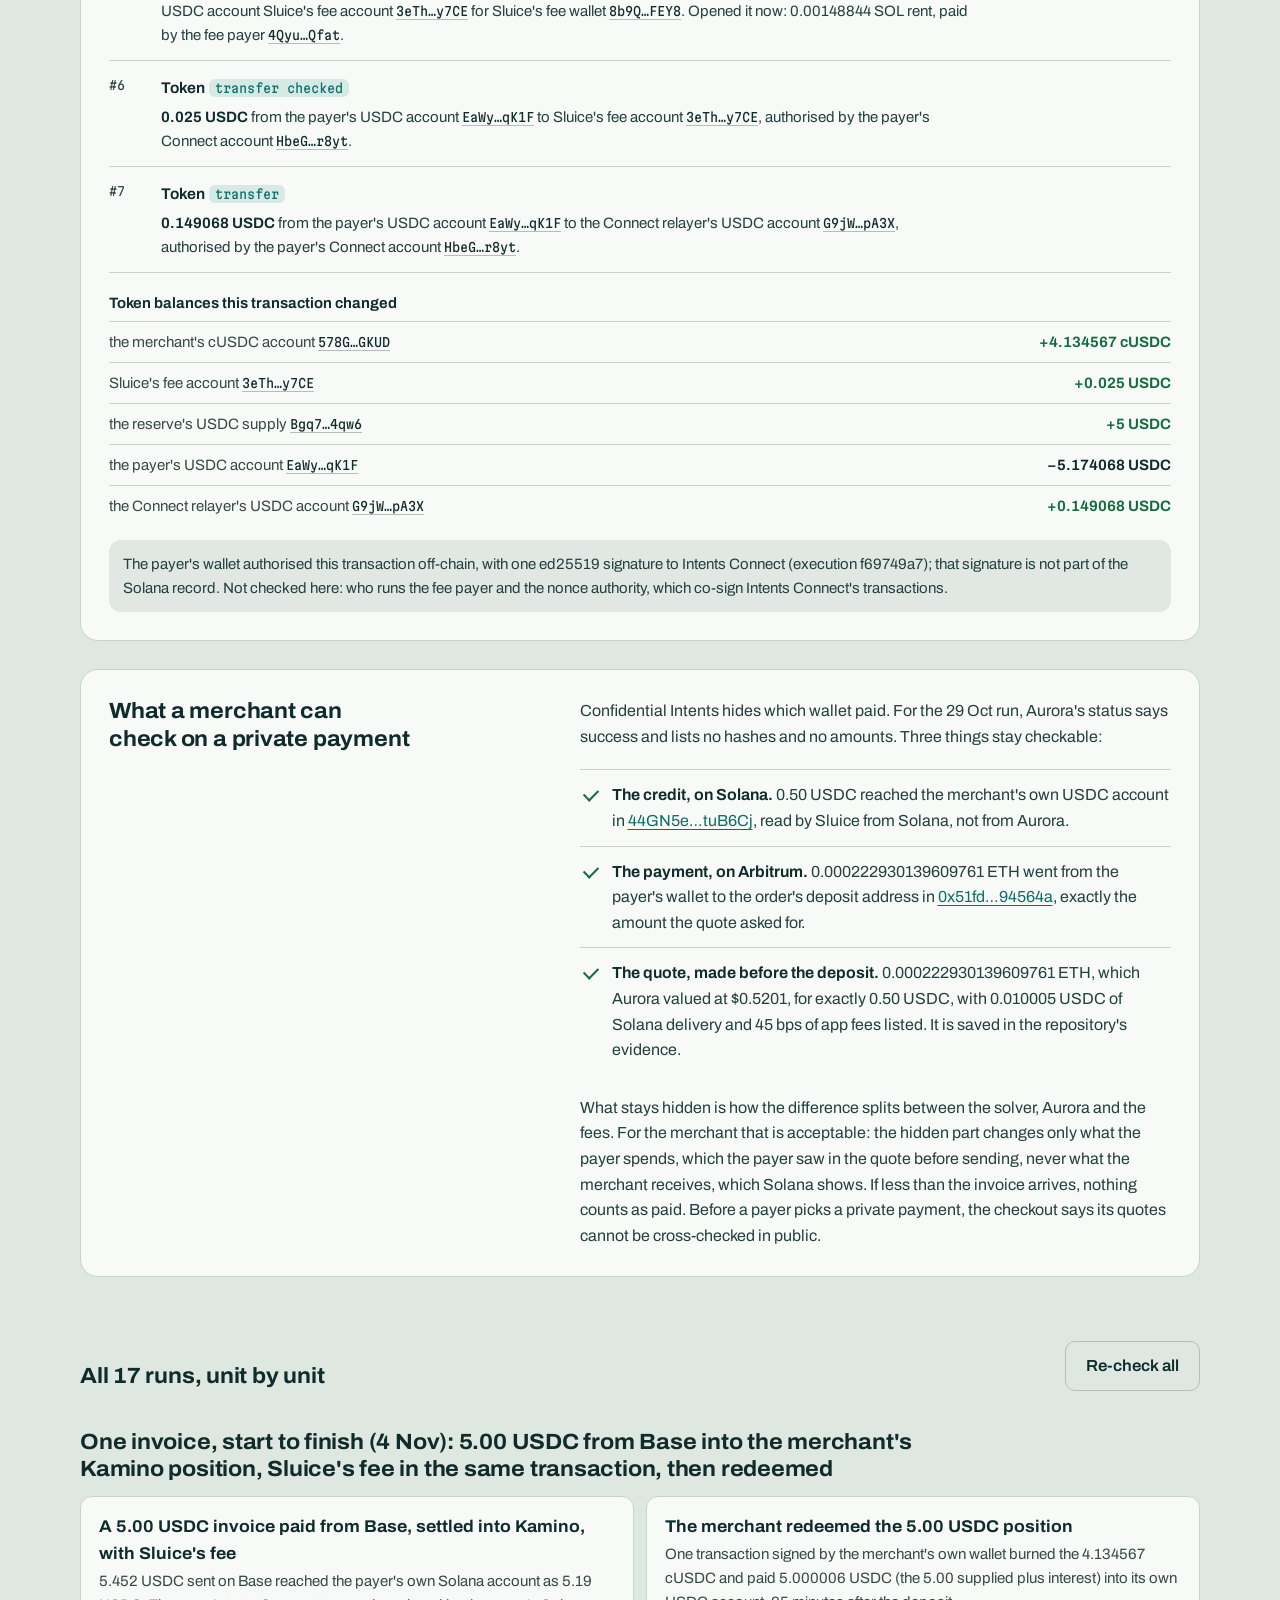
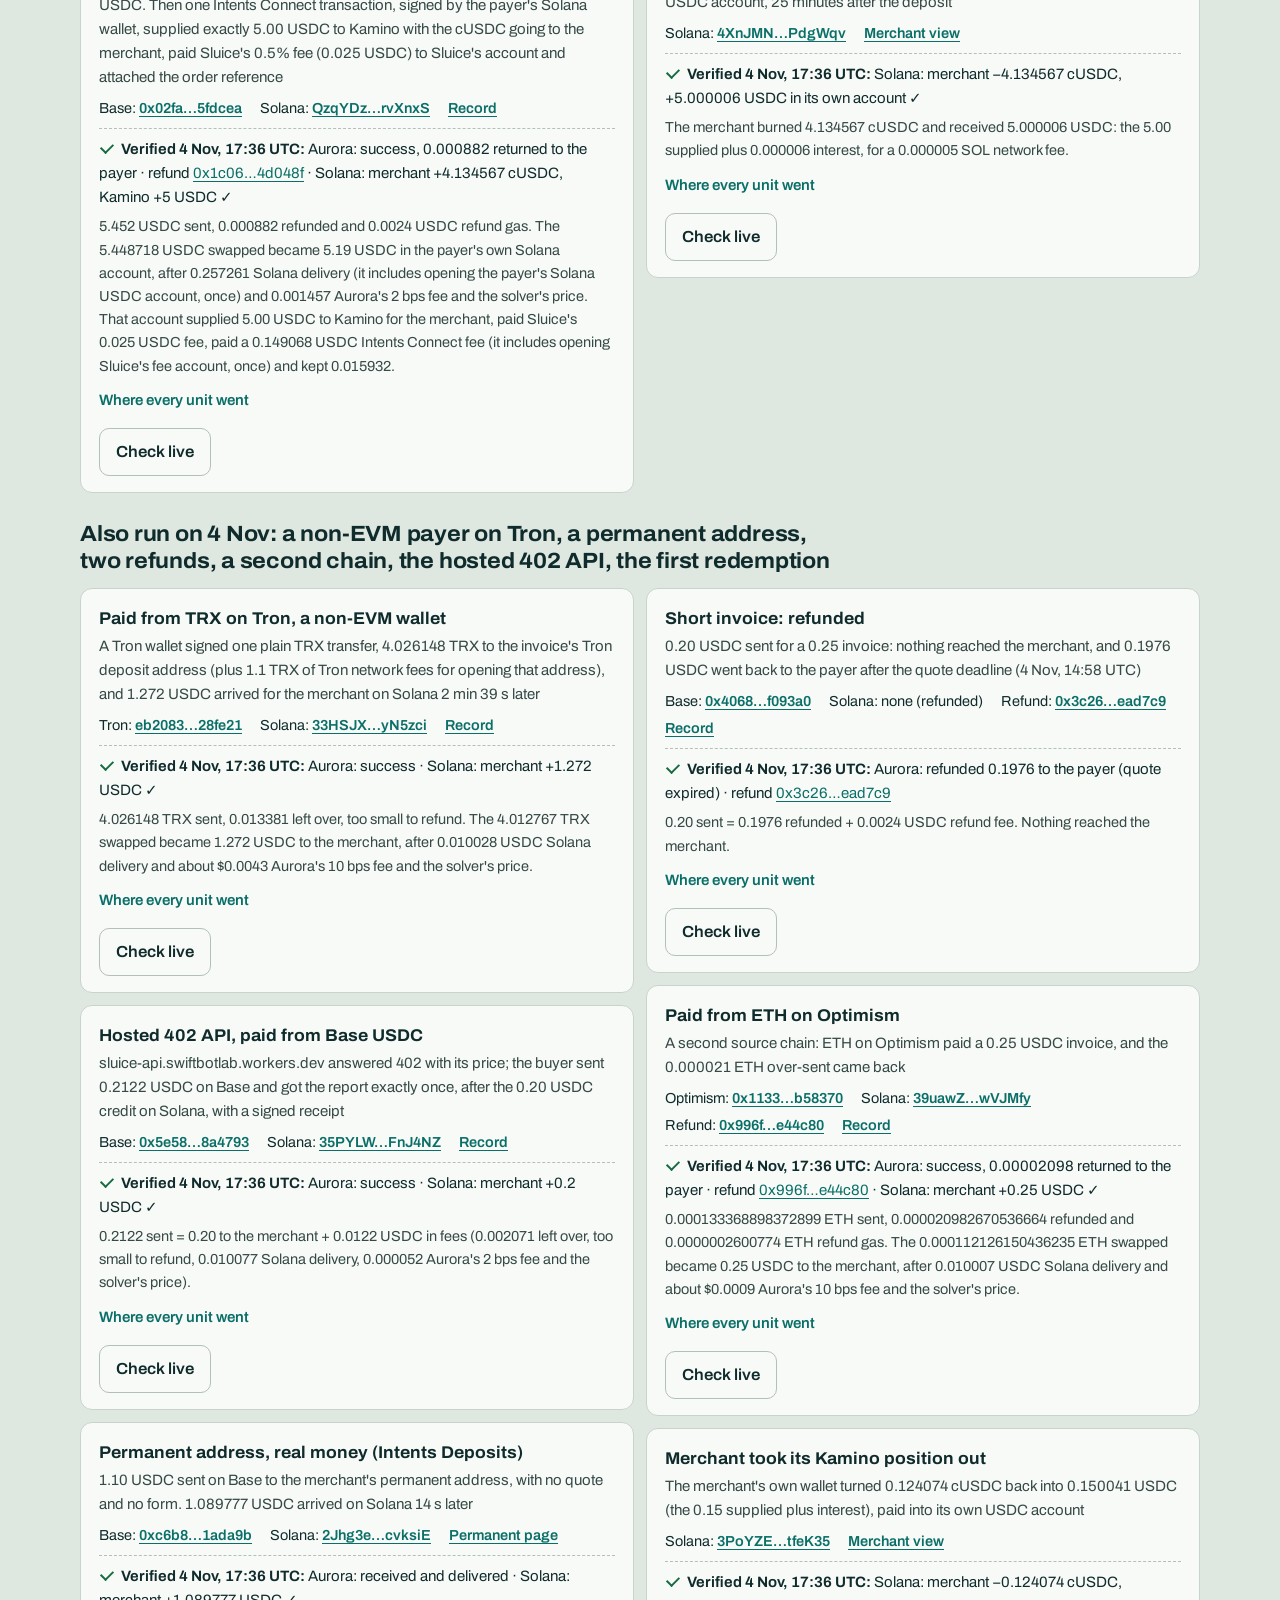
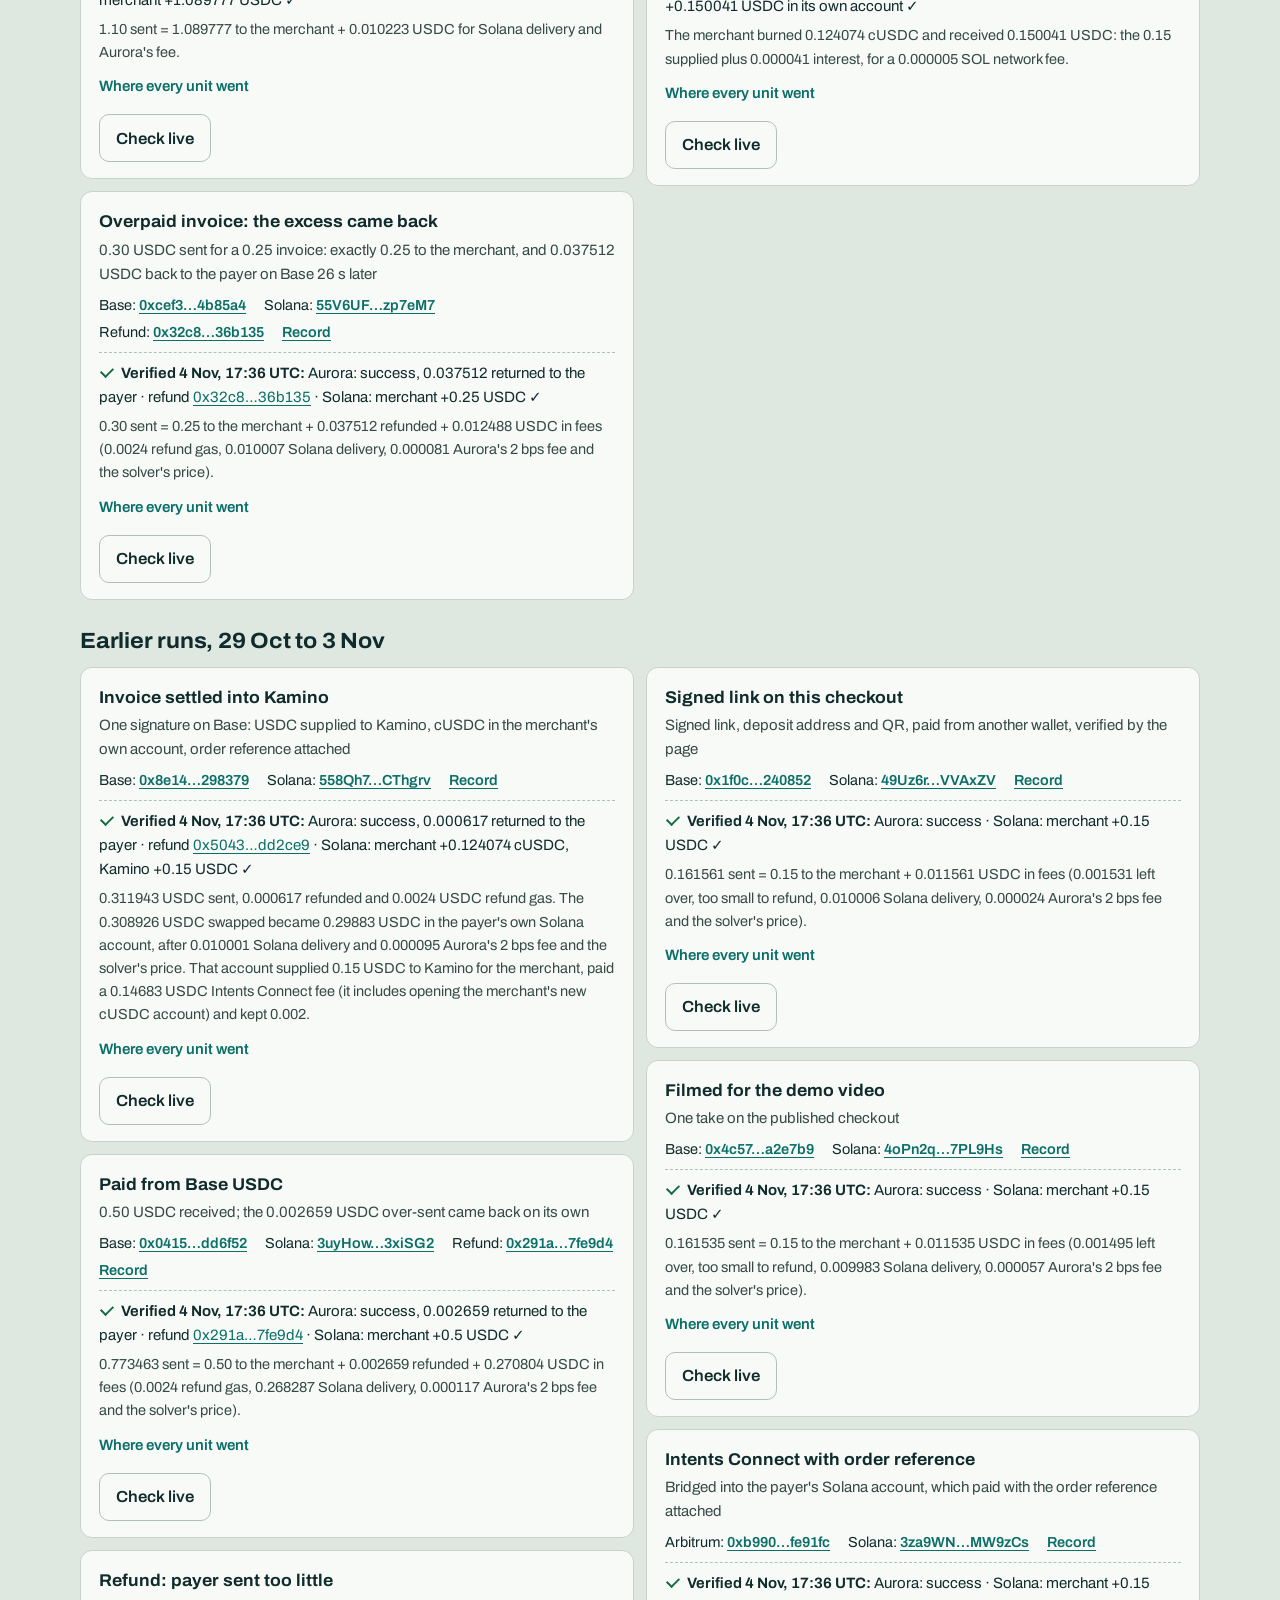
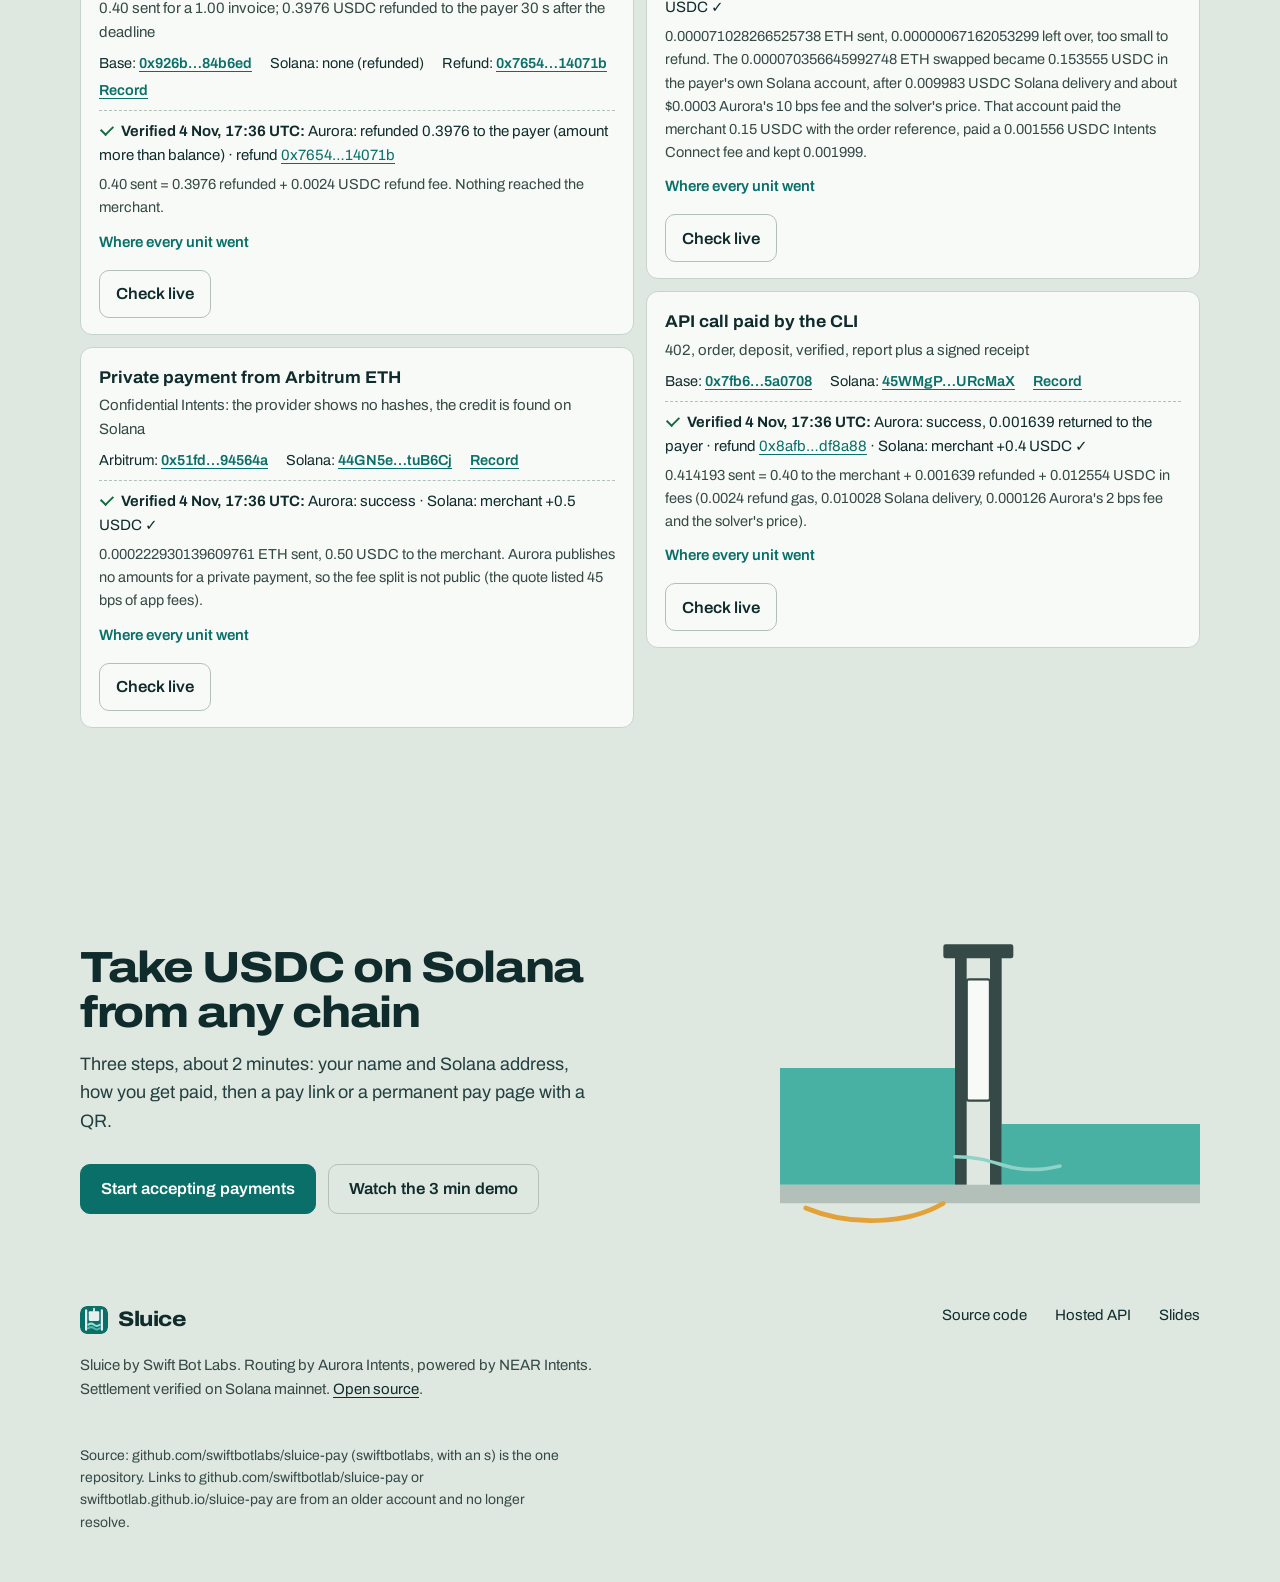
==== commit ad35cc49: "Page redesign: channel-and-gate identity, light and dark themes, motion - Hero: the 4 Nov 5.00 USDC " ====
--- a/docs/index.html
+++ b/docs/index.html
@@ -1,22 +1,33 @@
 <!doctype html>
-<html lang="en">
+<html lang="en" data-type="software">
 <head>
 <meta charset="utf-8">
 <meta name="viewport" content="width=device-width, initial-scale=1, viewport-fit=cover">
 <meta http-equiv="Content-Security-Policy" content="default-src 'self'; script-src 'self'; style-src 'self'; img-src 'self' data:; connect-src 'self' https://sluice-api.swiftbotlab.workers.dev https://intents-api.aurora.dev https://intents-connect-api.aurora.dev https://1click.chaindefuser.com https://solana-rpc.web.helium.io https://solana-mainnet.gateway.tatum.io https://solana.leorpc.com https://public.rpc.solanavibestation.com; base-uri 'none'; form-action 'none'">
 <meta name="referrer" content="no-referrer">
-<meta name="theme-color" content="#0c6b63">
+<meta name="theme-color" content="#ECEFEA" media="(prefers-color-scheme: light)">
+<meta name="theme-color" content="#071A1C" media="(prefers-color-scheme: dark)">
+<meta name="color-scheme" content="light dark">
+<meta name="page-type" content="software">
+<meta name="site-kind" content="software">
 <title>Sluice Pay</title>
 <meta name="description" content="Get paid in USDC on Solana by customers on 30+ chains. Settlement verified on Solana, refunds automatic, invoices can settle straight into yield.">
 <link rel="icon" href="icon.svg" type="image/svg+xml">
+<link rel="preload" href="fonts/archivo-var.woff2" as="font" type="font/woff2" crossorigin>
 <link rel="stylesheet" href="style.css">
+<script src="early.js"></script>
 </head>
 <body>
 <header class="top">
   <div class="wrap row">
-    <a class="brand" href="./"><img src="icon.svg" alt="" width="24" height="24">Sluice</a>
-    <nav id="nav" aria-label="Sections"><a href="#start">Get started</a><a href="#earn">Earn</a><a href="#agents">APIs</a><a href="#proof">Proof</a></nav>
+    <a class="skip" href="#main">Skip to content</a>
+    <a class="brand" href="./"><img src="icon.svg" alt="" width="28" height="28">Sluice</a>
+    <nav id="nav" aria-label="Sections"><a href="#how">How it works</a><a href="#earn">Earn</a><a href="#agents">APIs</a><a href="#proof">Proof</a><a href="https://github.com/swiftbotlabs/sluice-pay" rel="noopener">Source</a></nav>
     <a id="nav-mine" class="navmine hidden" href="#">My payments</a>
+    <span class="topend">
+      <button id="theme" class="themebtn" type="button" aria-label="Switch to dark mode" title="Switch colour theme"><svg class="i-sun" viewBox="0 0 24 24" aria-hidden="true"><circle cx="12" cy="12" r="4.2"/><path d="M12 2.5v2.2M12 19.3v2.2M2.5 12h2.2M19.3 12h2.2M5.3 5.3l1.6 1.6M17.1 17.1l1.6 1.6M5.3 18.7l1.6-1.6M17.1 6.9l1.6-1.6"/></svg><svg class="i-moon" viewBox="0 0 24 24" aria-hidden="true"><path d="M20.2 14.6A8.4 8.4 0 0 1 9.4 3.8a8.4 8.4 0 1 0 10.8 10.8Z"/></svg></button>
+      <a class="button primary navcta" href="#start">Start accepting payments</a>
+    </span>
   </div>
 </header>
 
@@ -51,7 +62,7 @@
       </div>
 
       <h2>Pay with</h2>
-      <p class="muted hint" id="origin-count">Loading supported assets…</p>
+      <p class="muted hint" id="origin-count">Supported assets appear here from Aurora's live list.</p>
       <div id="origins" class="chips" role="radiogroup" aria-label="Asset to pay with"></div>
       <div id="picked" class="picked hidden"><span>Paying with <b id="picked-name"></b></span><button id="btn-change" class="link" type="button">Change</button></div>
       <button id="btn-more" class="link hidden" type="button" aria-expanded="false"></button>
@@ -140,7 +151,7 @@
     </div>
     <div id="p-pick">
       <h2>What are you sending?</h2>
-      <p class="muted hint" id="p-count">Loading supported assets…</p>
+      <p class="muted hint" id="p-count">Supported assets appear here from Aurora's live list.</p>
       <div id="p-origins" class="chips" role="radiogroup" aria-label="Asset you are sending"></div>
       <div id="p-picked" class="picked hidden"><span>Sending <b id="p-picked-name"></b></span><button id="p-change" class="link" type="button">Change</button></div>
       <button id="p-more" class="link hidden" type="button" aria-expanded="false"></button>
@@ -223,12 +234,12 @@
       <p class="muted hint">Last 14 days, your local time. Only credits read from Solana count. Hover or tap a day.</p>
       <div id="m-chart" class="chart" role="group" aria-label="USDC received per day, last 14 days"></div>
       <div class="row between"><h2>Latest payments</h2><button id="m-all" class="link" type="button">All payments</button></div>
-      <div id="m-latest" class="ledger"><p class="muted">Reading Solana… (this view reads the merchant's account live and needs JavaScript; the stored verification of every run is under Live proof)</p></div>
+      <div id="m-latest" class="ledger"><p class="muted">This list is read live from the merchant's account on Solana, in your browser. The stored verification of every run is under Live proof.</p></div>
     </div>
     <div id="mp-payments" class="card hidden" role="tabpanel" aria-labelledby="mt-payments">
       <h2>Payments received</h2>
       <p class="muted hint" id="m-scan-note">Every amount is read from Solana. Where this checkout routed a payment, Aurora adds what the customer paid with and a record you can share.</p>
-      <div id="m-rows" class="ledger"><p class="muted">Reading Solana… (this view reads the merchant's account live and needs JavaScript; the stored verification of every run is under Live proof)</p></div>
+      <div id="m-rows" class="ledger"><p class="muted">This list is read live from the merchant's account on Solana, in your browser. The stored verification of every run is under Live proof.</p></div>
     </div>
     <div id="mp-earn" class="card hidden" role="tabpanel" aria-labelledby="mt-earn">
       <h2>Your Kamino position</h2>
@@ -238,10 +249,10 @@
       </div>
       <p class="muted hint">cUSDC is Kamino's receipt for USDC supplied to its main-market reserve. Its USDC value only grows as borrowers pay interest, so the rate of your newest deposit gives a floor for today's value.</p>
       <h2>Deposits into Kamino</h2>
-      <div id="m-earn-rows" class="ledger"><p class="muted">Reading Solana… (this view reads the merchant's account live and needs JavaScript; the stored verification of every run is under Live proof)</p></div>
+      <div id="m-earn-rows" class="ledger"><p class="muted">This list is read live from the merchant's account on Solana, in your browser. The stored verification of every run is under Live proof.</p></div>
       <h2>Getting it back</h2>
       <p>Your wallet owns the cUSDC, so only you can redeem it. <code>python3 cli/redeem_earn.py --owner &lt;your address&gt;</code> simulates the withdrawal on mainnet; with <code>--key-file</code> and <code>--send</code> it turns cUSDC back into USDC plus interest, in your own USDC account.</p>
-      <div id="m-out-rows" class="ledger"><p class="muted">Reading Solana… (this view reads the merchant's account live and needs JavaScript; the stored verification of every run is under Live proof)</p></div>
+      <div id="m-out-rows" class="ledger"><p class="muted">This list is read live from the merchant's account on Solana, in your browser. The stored verification of every run is under Live proof.</p></div>
       <p class="muted hint">Kamino is a third-party protocol: smart-contract and liquidity risk apply until you redeem.</p>
     </div>
   </section>
@@ -373,69 +384,200 @@
 
   <!-- HOME -->
   <div id="home">
-    <section class="hero">
-      <h1>Get paid in USDC on Solana, from whatever your customer holds.</h1>
-      <p class="lead">Share a link. Your customer pays with what they already hold. You receive exactly the invoiced USDC in your Solana wallet, or straight into yield, and nothing counts until Solana itself shows it.</p>
-      <p class="muted hint">One exception, by design: a private payment adds a tag of 0.000001 to 0.000999 USDC on top of the invoice, so Sluice can find it on Solana without Aurora's transaction hashes.</p>
-      <div class="row gap">
-        <a class="button primary" href="#start">Start accepting payments</a>
-        <a id="btn-demo" class="button ghost" href="#">See a live invoice</a>
-      </div>
-      <img class="heroart" src="hero.svg" alt="Payments from Base, Arbitrum, Ethereum, Tron and Bitcoin flow through Sluice into the merchant's USDC on Solana, or into Kamino." width="720" height="300">
-      <ul class="heroline"><li><b id="stat-assets">210</b> assets</li><li><b id="stat-nets">30+</b> networks</li><li><b>17</b> mainnet runs you can re-check</li><li><b>Refunds</b> automatic</li></ul>
-      <p class="muted hint">Paid live on mainnet from Base, Arbitrum and Optimism, and from a non-EVM wallet on Tron. Every one of those runs is under Live proof.</p>
+    <section class="hero" aria-labelledby="hero-h">
+      <div class="hero-copy">
+        <p class="notice">Live on Solana mainnet since 29 Oct</p>
+        <h1 id="hero-h">Get paid in USDC on Solana, from whatever your customer holds.</h1>
+        <p class="lead">Share a link. Your customer pays with what they already hold. You receive exactly the invoiced USDC in your Solana wallet, or straight into yield, and nothing counts until Solana itself shows it.</p>
+        <div class="btn-row">
+          <a class="button primary" href="#start">Start accepting payments</a>
+          <a id="btn-demo" class="button ghost" href="#p=[base64].XDSG4A7YmbS97B2hAIbGSnT3aJ3sOlasUS3qWgHLkXP8qTCp9P3Iqp71OrojPLT19vcn39eOTFU0IcZZ6b3PCQ">See a live invoice</a>
+        </div>
+        <ul class="heroline"><li><b id="stat-assets">210</b> assets</li><li><b id="stat-nets">30+</b> networks</li><li><b>17</b> mainnet runs you can re-check</li><li><b>Refunds</b> automatic</li></ul>
+        <p class="hint footnote">One exception, by design: a private payment adds a tag of 0.000001 to 0.000999 USDC on top of the invoice, so Sluice can find it on Solana without Aurora's transaction hashes.</p>
+      </div>
+
+      <div class="hero-visual">
+        <div class="channel" aria-hidden="true"><div id="hero-fx" class="channel-fx"></div></div>
+        <div class="app-frame hv" id="hv" role="group" aria-label="Payment record of the 4 Nov invoice: 5.00 USDC from Base into the merchant's Kamino position">
+          <div class="af-bar"><span class="af-dots" aria-hidden="true"><i></i><i></i><i></i></span><span class="af-url">sluice-pay / payment record</span></div>
+          <div class="af-body">
+            <div class="hv-head">
+              <div>
+                <span class="hv-k">Invoice paid from Base, 4 Nov</span>
+                <div class="hv-amt"><b>5.00</b> <span>USDC</span></div>
+                <span class="hv-to">into the merchant's own Kamino position</span>
+              </div>
+              <span class="hv-stamp"><svg viewBox="0 0 20 20" aria-hidden="true"><path d="M4.5 10.5l3.4 3.4 7.6-8"/></svg>Verified on Solana</span>
+            </div>
+            <ol class="hv-steps">
+              <li><b>5.452 USDC sent on Base</b><a href="https://basescan.org/tx/0x02fa3ab5d3011cd79c215a20e285539fc140038ad5dc47a28b97913aed5fdcea" target="_blank" rel="noopener">0x02fa…5fdcea</a></li>
+              <li><b>5.19 USDC in the payer's own Solana account</b><a href="https://solscan.io/tx/6K1VFxxehZikD5rKD4FnaMCmhWVf3MtEdQuczMTpwopLA4szvSiTVixFzuKJ8VpJU8MEs4HCpnxqFYWgJ5RwCdd" target="_blank" rel="noopener">6K1VFx…5RwCdd</a></li>
+              <li><b>One Intents Connect transaction, 17:09:08 UTC</b><a href="https://solscan.io/tx/QzqYDzy2hh34HkzUGFwrMbVKxanc6tC4qQPxnrsiubfEVPi59dt52dSHd5zJ9UNZnAhSm5vgxHN8zDLQqrvXnxS" target="_blank" rel="noopener">QzqYDz…rvXnxS</a></li>
+              <li><b>Merchant +4.134567 cUSDC, Kamino +5.00 USDC</b><span>read from Solana, not from the provider</span></li>
+            </ol>
+            <div class="hv-split">
+              <p class="hv-split-h">Where the 5.19 USDC went</p>
+              <div class="hv-bar" aria-hidden="true"><i class="s-m"></i><i class="s-c"></i><i class="s-s"></i><i class="s-l"></i></div>
+              <dl class="hv-legend">
+                <div class="k-m"><dt>Kamino, for the merchant</dt><dd>5.00</dd></div>
+                <div class="k-c"><dt>Intents Connect fee</dt><dd>0.149068</dd></div>
+                <div class="k-s"><dt>Sluice's fee, 0.5%</dt><dd>0.025</dd></div>
+                <div class="k-l"><dt>Left with the payer</dt><dd>0.015932</dd></div>
+              </dl>
+            </div>
+            <div class="hv-ctl"><button type="button" class="hv-replay" hidden><svg viewBox="0 0 20 20" aria-hidden="true"><path d="M4 10a6 6 0 1 0 1.8-4.3M4 3.5v3.2h3.2"/></svg>Replay the payment</button><a class="link" href="#decode">Read the transaction, decoded</a></div>
+          </div>
+        </div>
+      </div>
     </section>
 
-    <section class="steps3" aria-label="How it works">
-      <div><b>1. Sign the invoice</b><p>The merchant's Solana wallet signs amount, address and how it settles. Change one character and the checkout refuses the link.</p></div>
-      <div><b>2. Pay with what you hold</b><p>USDC on Base, ETH on Arbitrum, USDT on Tron, BTC and more. Connect a wallet, or scan a QR from any wallet or exchange.</p></div>
-      <div><b>3. Solana has the last word</b><p>The page reads the merchant's balance on Solana itself. A provider's "success" is only a hint. Short, late or failed payments go back to the payer.</p></div>
+    <section id="how" class="how" aria-labelledby="how-h">
+      <div class="wrap">
+        <h2 id="how-h">Four steps through the payment gate</h2>
+        <p class="sub">A sluice lets water through only when the gate opens. Sluice lets a payment count only when Solana shows it, and sends the rest back.</p>
+        <div class="how-grid">
+          <ol class="how-steps">
+            <li data-step="1"><h3>The merchant signs the invoice</h3><p>The merchant's Solana wallet signs amount, address and how it settles. Change one character and the checkout refuses the link.</p></li>
+            <li data-step="2"><h3>The customer pays with what they hold</h3><p>USDC on Base, ETH on Arbitrum, USDT on Tron, BTC and more. Connect a wallet, or scan a QR from any wallet or exchange.</p></li>
+            <li data-step="3"><h3>Solana has the last word</h3><p>The page reads the merchant's balance on Solana itself. A provider's "success" is only a hint.</p></li>
+            <li data-step="4"><h3>Short, late or failed payments go back</h3><p>They return to the payer on the chain they paid from. On 4 Nov, 0.20 USDC sent for a 0.25 invoice came back as 0.1976 USDC, and 0.30 sent for 0.25 returned the 0.037512 excess.</p></li>
+          </ol>
+          <figure class="gate" aria-hidden="true">
+            <svg class="gate-svg" viewBox="0 0 640 520" role="presentation">
+              <defs>
+                <linearGradient id="gw" x1="0" y1="0" x2="0" y2="1"><stop offset="0" class="w0"/><stop offset="1" class="w1"/></linearGradient>
+                <pattern id="gc" width="10" height="10" patternUnits="userSpaceOnUse"><path d="M0 10L10 0" class="hatch"/></pattern>
+              </defs>
+              <!-- ground and channel bed -->
+              <path class="bed" d="M20 400H620V430H20Z"/>
+              <path class="bed-h" d="M20 400H620V430H20Z" fill="url(#gc)"/>
+              <!-- upstream water (rises in stage 2) -->
+              <g class="g-up"><rect class="water" x="20" y="214" width="290" height="186" fill="url(#gw)"/><path class="ripple" d="M20 214c24-6 48-6 72 0s48 6 72 0 48-6 72 0 48 6 74 0"/></g>
+              <!-- downstream water (flows in stage 3) -->
+              <g class="g-down"><rect class="water" x="350" y="300" width="270" height="100" fill="url(#gw)"/><path class="ripple" d="M350 300c22-5 44-5 66 0s44 5 66 0 44-5 66 0 44 5 72 0"/></g>
+              <!-- piers -->
+              <rect class="pier" x="300" y="70" width="12" height="330"/>
+              <rect class="pier" x="348" y="70" width="12" height="330"/>
+              <rect class="beam" x="288" y="58" width="84" height="16" rx="2"/>
+              <!-- gauge staff on the right pier -->
+              <g class="gauge"><rect x="372" y="96" width="20" height="200" class="staff"/><path class="ticks" d="M372 116h10M372 136h20M372 156h10M372 176h20M372 196h10M372 216h20M372 236h10M372 256h20M372 276h10"/></g>
+              <!-- the gate plate (lifts in stage 3) -->
+              <g class="g-gate"><rect class="plate" x="312" y="196" width="36" height="206" rx="2"/><path class="plate-r" d="M318 220h24M318 250h24M318 280h24M318 310h24M318 340h24M318 370h24"/></g>
+              <circle class="wheel" cx="330" cy="46" r="14"/><path class="wheel-s" d="M330 32v28M316 46h28"/>
+              <!-- the invoice docking at the gate (stage 1) -->
+              <g class="g-inv"><rect class="inv" x="150" y="98" width="138" height="68" rx="8"/><text x="166" y="124" class="t-s">Invoice, signed</text><text x="166" y="151" class="t-b">5.00 USDC</text><path class="inv-ok" d="M262 115l5 5 9-10"/></g>
+              <!-- source chains upstream (stage 2) -->
+              <g class="g-src">
+                <g><rect x="34" y="250" width="86" height="30" rx="15" class="src"/><text x="77" y="270" class="t-c">Base</text></g>
+                <g><rect x="128" y="250" width="112" height="30" rx="15" class="src"/><text x="184" y="270" class="t-c">Arbitrum</text></g>
+                <g><rect x="34" y="292" width="112" height="30" rx="15" class="src"/><text x="90" y="312" class="t-c">Optimism</text></g>
+                <g><rect x="154" y="292" width="72" height="30" rx="15" class="src"/><text x="190" y="312" class="t-c">Tron</text></g>
+                <g><rect x="34" y="334" width="96" height="30" rx="15" class="src"/><text x="82" y="354" class="t-c">Bitcoin</text></g>
+              </g>
+              <!-- Solana check (stage 3) -->
+              <g class="g-sol"><rect x="404" y="96" width="196" height="64" rx="10" class="sol"/><text x="420" y="122" class="t-s">Merchant, on Solana</text><text x="420" y="146" class="t-b">+5.00 USDC</text></g>
+              <!-- outlets downstream (stage 3) -->
+              <g class="g-out">
+                <g><rect x="404" y="324" width="96" height="30" rx="15" class="out"/><text x="452" y="344" class="t-c">USDC</text></g>
+                <g><rect x="508" y="324" width="96" height="30" rx="15" class="out"/><text x="556" y="344" class="t-c">Kamino</text></g>
+              </g>
+              <!-- spillway back to the payer (stage 4) -->
+              <g class="g-back">
+                <path class="spill-bed" d="M296 412C250 470 120 478 60 452"/>
+                <path class="spill" d="M296 412C250 470 120 478 60 452"/>
+                <path class="spill-head" d="M72 440l-14 12 18 6"/>
+                <text x="96" y="504" class="t-c t-back">back to the payer</text>
+              </g>
+            </svg>
+          </figure>
+        </div>
+      </div>
     </section>
 
-    <section id="create" class="card">
-      <h2>Your checkout in three steps</h2>
-      <ol class="flow three">
-        <li><b>You</b><span>Your name and Solana address, checked on Solana as you paste it</span></li>
-        <li><b>How you get paid</b><span>USDC in your wallet, or straight into your own Kamino position</span></li>
-        <li><b>Your link</b><span>A pay link or a permanent pay page, with a live preview and a QR</span></li>
-      </ol>
-      <div class="row gap"><a class="button primary" href="#start">Start: about 2 minutes</a></div>
-      <div id="c-back" class="welcomeback hidden">
-        <p><b id="c-back-name"></b>, welcome back.</p>
-        <div class="row gap"><a id="c-back-m" class="button ghost">My merchant view</a><a class="button ghost" href="#start">New link</a></div>
-        <ul id="c-back-links" class="mylinks"></ul>
+    <section id="create" class="create" aria-labelledby="create-h">
+      <div class="wrap">
+        <h2 id="create-h">Your checkout in three steps</h2>
+        <div class="create-grid">
+          <div>
+            <ol class="flow three">
+              <li><b>You</b><span>Your name and Solana address, checked on Solana as you paste it</span></li>
+              <li><b>How you get paid</b><span>USDC in your wallet, or straight into your own Kamino position</span></li>
+              <li><b>Your link</b><span>A pay link or a permanent pay page, with a live preview and a QR</span></li>
+            </ol>
+            <div class="btn-row"><a class="button primary" href="#start">Start: about 2 minutes</a></div>
+            <div id="c-back" class="welcomeback hidden">
+              <p><b id="c-back-name"></b>, welcome back.</p>
+              <div class="row gap"><a id="c-back-m" class="button ghost">My merchant view</a><a class="button ghost" href="#start">New link</a></div>
+              <ul id="c-back-links" class="mylinks"></ul>
+            </div>
+          </div>
+          <div class="frag" aria-hidden="true">
+            <div class="app-frame small">
+              <div class="af-bar"><span class="af-dots"><i></i><i></i><i></i></span><span class="af-url">sluice-pay / start</span></div>
+              <div class="af-body">
+                <p class="frag-step">Step 2 of 3</p>
+                <p class="frag-h">Where should the money go?</p>
+                <div class="frag-opt"><span class="frag-radio"></span><span><b>USDC in my wallet</b><span>Every payment lands as USDC in your Solana wallet.</span></span></div>
+                <div class="frag-opt on"><span class="frag-radio"></span><span><b>Put it to work in Kamino</b><span>Supplied to Kamino's USDC reserve in the same Solana transaction. The cUSDC goes to your own wallet.</span></span></div>
+              </div>
+            </div>
+          </div>
+        </div>
+        <div id="always" class="always">
+          <div>
+            <h3>A permanent pay page that never expires</h3>
+            <p>For tips, top-ups and a QR on the counter. Each merchant gets a permanent address per network: customers send any amount from whatever they hold, whenever they like, and it arrives as USDC on Solana. Nothing to quote, nothing to connect.</p>
+          </div>
+          <div>
+            <p class="hint">Live on mainnet: on 4 Nov, 1.10 USDC sent on Base to a merchant's permanent address arrived as 1.089777 USDC on Solana 14 seconds later, checked on Solana. It is the first row under Live proof.</p>
+            <p><a id="btn-demo-perm" class="button ghost" href="#a=9cYFzrmHRcsYzLhAWsNemzCy75ZhETn2px4MS8oDDReR">See a permanent pay page</a></p>
+          </div>
+        </div>
       </div>
     </section>
 
-    <section id="always" class="card">
-      <h2>One page that never expires</h2>
-      <p>For tips, top-ups and a QR on the counter. Each merchant gets a permanent address per network: customers send any amount from whatever they hold, whenever they like, and it arrives as USDC on Solana. Nothing to quote, nothing to connect.</p>
-      <p class="muted hint">Live on mainnet: on 4 Nov, 1.10 USDC sent on Base to a merchant's permanent address arrived as 1.089777 USDC on Solana 14 seconds later, checked on Solana. It is the first row under Live proof.</p>
-      <p><a id="btn-demo-perm" class="button ghost" href="#">See a permanent pay page</a></p>
+    <section id="earn" class="earn" aria-labelledby="earn-h">
+      <div class="wrap">
+        <h2 id="earn-h">Invoices that earn from the first second</h2>
+        <div class="earn-grid">
+          <div class="earn-copy">
+            <p>Payment rails leave money idle until someone moves it. With Sluice a customer on Base can pay an invoice and, in one atomic Solana transaction run through Aurora Intents Connect, the USDC is supplied to Kamino and the yield-bearing cUSDC lands in the <b>merchant's own</b> token account. The payer's account never holds the position, and the order's reference travels with the deposit, so the payment is findable from Solana alone.</p>
+            <p><b>Sluice's fee rides in the same transaction.</b> On these invoices the payer adds 0.5% on top, sent to Sluice's own account in the very transaction that settles into Kamino, so the merchant still gets exactly the invoice. The fee account and the rate are pinned in the checkout, which shows the fee before the wallet opens and refuses a transaction that asks for anything else.</p>
+            <p class="muted hint" id="earn-proof"></p>
+          </div>
+          <div class="earn-vis">
+            <ol class="flow pipe" aria-label="How a settle-to-earn payment moves">
+              <li><span class="fi"><svg viewBox="0 0 24 24" aria-hidden="true" fill="none" stroke="currentColor" stroke-width="1.8" stroke-linecap="round" stroke-linejoin="round"><g fill="none" stroke="currentColor" stroke-linecap="round" stroke-linejoin="round"><path d="M19 7V4a1 1 0 0 0-1-1H5a2 2 0 0 0 0 4h15a1 1 0 0 1 1 1v4h-3a2 2 0 0 0 0 4h3a1 1 0 0 0 1-1v-2a1 1 0 0 0-1-1"/><path d="M3 5v14a2 2 0 0 0 2 2h15a1 1 0 0 0 1-1v-4"/></g></svg></span><b>Base</b><span>Payer signs once, sends USDC</span></li>
+              <li><span class="fi"><svg viewBox="0 0 24 24" aria-hidden="true" fill="none" stroke="currentColor" stroke-width="1.8" stroke-linecap="round" stroke-linejoin="round"><g fill="none" stroke="currentColor" stroke-linecap="round" stroke-linejoin="round"><circle cx="6" cy="19" r="3"/><path d="M9 19h8.5a3.5 3.5 0 0 0 0-7h-11a3.5 3.5 0 0 1 0-7H15"/><circle cx="18" cy="5" r="3"/></g></svg></span><b>NEAR Intents</b><span>Routes it to Solana</span></li>
+              <li><span class="fi"><svg viewBox="0 0 24 24" aria-hidden="true" fill="none" stroke="currentColor" stroke-width="1.8" stroke-linecap="round" stroke-linejoin="round"><path fill="none" stroke="currentColor" stroke-linecap="round" stroke-linejoin="round" d="M14 9.536V7a4 4 0 0 1 4-4h1.5a.5.5 0 0 1 .5.5V5a4 4 0 0 1-4 4a4 4 0 0 0-4 4c0 2 1 3 1 5a5 5 0 0 1-1 3M4 9a5 5 0 0 1 8 4a5 5 0 0 1-8-4m1 12h14"/></svg></span><b>Kamino</b><span>Supplies USDC, mints cUSDC</span></li>
+              <li><span class="fi"><svg viewBox="0 0 24 24" aria-hidden="true" fill="none" stroke="currentColor" stroke-width="1.8" stroke-linecap="round" stroke-linejoin="round"><g fill="none" stroke="currentColor" stroke-linecap="round" stroke-linejoin="round"><path d="M15 21v-5a1 1 0 0 0-1-1h-4a1 1 0 0 0-1 1v5m8.774-10.69a1.12 1.12 0 0 0-1.549 0a2.5 2.5 0 0 1-3.451 0a1.12 1.12 0 0 0-1.548 0a2.5 2.5 0 0 1-3.452 0a1.12 1.12 0 0 0-1.549 0a2.5 2.5 0 0 1-3.77-3.248l2.889-4.184A2 2 0 0 1 7 2h10a2 2 0 0 1 1.653.873l2.895 4.192a2.5 2.5 0 0 1-3.774 3.244"/><path d="M4 10.95V19a2 2 0 0 0 2 2h12a2 2 0 0 0 2-2v-8.05"/></g></svg></span><b>Merchant</b><span>Owns the position</span></li>
+            </ol>
+            <div class="two-tx">
+              <h3>Why the 4 Nov run took two transactions</h3>
+              <p>Its payer authorised Intents Connect with a Solana wallet, which signs ed25519, while the USDC sat on Base. Asked for a Connect execution funded from Base with a Solana signer, Aurora's API refused it (400, "refundTo is not valid"). So the USDC moved first, with a plain Aurora swap into the payer's own Connect account on Solana. Then the Solana wallet signed one Connect transaction that supplied Kamino, paid both fees and attached the reference.</p>
+              <p>An EVM wallet holding the USDC on Base does both with one signature, as in the <a class="link" href="https://solscan.io/tx/558Qh7GUjopxDNUfzDib42h7CwtAhDfCvDBAAwCCAc9zNWHaayHaSq3GUuUtzN6SEWBZwr8CWsBaCvJfqFCThgrv" target="_blank" rel="noopener">1 Nov run</a>. The checkout connects EVM wallets; Solana wallets pay by QR.</p>
+            </div>
+          </div>
+        </div>
+      </div>
     </section>
 
-    <section id="earn" class="card">
-      <h2>Invoices that earn from the first second</h2>
-      <p>Payment rails leave money idle until someone moves it. With Sluice a customer on Base can pay an invoice and, in one atomic Solana transaction run through Aurora Intents Connect, the USDC is supplied to Kamino and the yield-bearing cUSDC lands in the <b>merchant's own</b> token account. The payer's account never holds the position, and the order's reference travels with the deposit, so the payment is findable from Solana alone.</p>
-      <p><b>Sluice's fee rides in the same transaction.</b> On these invoices the payer adds 0.5% on top, sent to Sluice's own account in the very transaction that settles into Kamino, so the merchant still gets exactly the invoice. The fee account and the rate are pinned in the checkout, which shows the fee before the wallet opens and refuses a transaction that asks for anything else.</p>
-      <ol class="flow">
-        <li><b>Base</b><span>Payer signs once, sends USDC</span></li>
-        <li><b>NEAR Intents</b><span>Routes it to Solana</span></li>
-        <li><b>Kamino</b><span>Supplies USDC, mints cUSDC</span></li>
-        <li><b>Merchant</b><span>Owns the position</span></li>
-      </ol>
-      <p class="muted hint" id="earn-proof"></p>
-    </section>
-
-    <section id="agents" class="card">
-      <h2>For APIs and agents</h2>
-      <p>The same rail works without a browser. A Sluice API answers <code>402 Payment Required</code> with its price in USDC on Solana. The buyer pays from any supported chain and calls again. The server delivers exactly once, only after it has read the USDC credit on Solana, and returns a signed receipt.</p>
-      <p>A hosted one is live. Ask it for its price:</p>
-<pre><code>curl -i https://sluice-api.swiftbotlab.workers.dev/api/report/9cYFzrmHRcsYzLhAWsNemzCy75ZhETn2px4MS8oDDReR</code></pre>
-      <button id="btn-ask-api" class="ghost" type="button">Ask the live API from this page</button>
-      <div id="api-answer" class="apians muted" aria-live="polite"></div>
-      <p>Then create an order with your own refund address, send the exact amount it quotes from your own wallet, and call again with <code>X-Sluice-Order</code>. The receipt key is published at <a href="https://sluice-api.swiftbotlab.workers.dev/.well-known/sluice.json">/.well-known/sluice.json</a>. Every step, with the headless buyer that checks the quote against NEAR Intents' public record before it pays:</p>
-<pre><code>$ python3 cli/sluice_buy.py https://sluice-api.swiftbotlab.workers.dev/api/report/&lt;address&gt; \
+    <section id="agents" class="agents" aria-labelledby="agents-h">
+      <div class="wrap">
+        <h2 id="agents-h">For APIs and agents</h2>
+        <div class="agents-grid">
+          <div>
+            <p>The same rail works without a browser. A Sluice API answers <code>402 Payment Required</code> with its price in USDC on Solana. The buyer pays from any supported chain and calls again. The server delivers exactly once, only after it has read the USDC credit on Solana, and returns a signed receipt.</p>
+            <p>A hosted one is live. Ask it for its price:</p>
+<pre class="term"><code>curl -i https://sluice-api.swiftbotlab.workers.dev/api/report/9cYFzrmHRcsYzLhAWsNemzCy75ZhETn2px4MS8oDDReR</code></pre>
+            <button id="btn-ask-api" class="ghost" type="button">Ask the live API from this page</button>
+            <div id="api-answer" class="apians muted" aria-live="polite"></div>
+            <p>Then create an order with your own refund address, send the exact amount it quotes from your own wallet, and call again with <code>X-Sluice-Order</code>. The receipt key is published at <a class="link" href="https://sluice-api.swiftbotlab.workers.dev/.well-known/sluice.json">/.well-known/sluice.json</a>. Every step, with the headless buyer that checks the quote against NEAR Intents' public record before it pays:</p>
+          </div>
+          <div class="term-win">
+            <div class="af-bar"><span class="af-dots" aria-hidden="true"><i></i><i></i><i></i></span><span class="af-url">cli/sluice_buy.py</span></div>
+<pre class="term big"><code>$ python3 cli/sluice_buy.py https://sluice-api.swiftbotlab.workers.dev/api/report/&lt;address&gt; \
     --pay base:USDC --key-file payer.key --max-usd 0.30
 402: price 0.2 USDC on Solana -&gt; 9cYF…DReR
 order ord_…: send 0.2121… via base:USDC to 0x…
@@ -444,13 +586,115 @@
   SETTLED: Paid: verified on Solana
 receipt signature valid: True; body hash matches: True
 Solana settlement re-verified: True</code></pre>
+          </div>
+        </div>
+      </div>
     </section>
 
-    <section id="proof" class="card">
-      <h2>Live proof on mainnet</h2>
-      <p class="muted">Seventeen real payments, refunds and redemptions from Base, Arbitrum, Optimism and Tron. Each row shows what was verified on 4 Nov, read from Aurora and Solana, and where every unit of the payment went, Sluice's own fee included. Press Check live to read both again from your browser, right now.</p>
-      <button id="btn-check-all" class="ghost" type="button">Re-check all</button>
-      <div id="proof-table">
+    <section id="proof" class="proofsec" aria-labelledby="proof-h">
+      <div class="wrap">
+        <h2 id="proof-h">Live proof on mainnet</h2>
+        <p class="muted">Seventeen real payments, refunds and redemptions from Base, Arbitrum, Optimism and Tron. Each row shows what was verified on 4 Nov, read from Aurora and Solana, and where every unit of the payment went, Sluice's own fee included. Press Check live to read both again from your browser, right now.</p>
+
+        <div id="decode" class="decode">
+          <div class="decode-head">
+            <h3>The Kamino transactions, decoded</h3>
+            <p>Each instruction of the two supplies into Kamino and the two redemptions by the merchant's own key, as Solana mainnet returns them (getTransaction, finalized, read 5 Nov). Token amounts are the raw on-chain integers over the 6 decimals of USDC and cUSDC. Every account links to Solscan.</p>
+          </div>
+<!-- decode:start (built from the four finalized transactions; see tools note in STATUS) -->
+<div class="dx-tabs" role="tablist" aria-label="Kamino transactions">
+<button type="button" role="tab" id="dxt-earn5" aria-controls="dx-earn5" aria-selected="true">Supply 5.00<span> 4 Nov</span></button>
+<button type="button" role="tab" id="dxt-redeem5" aria-controls="dx-redeem5" aria-selected="false" tabindex="-1">Redeem 5.00<span> 4 Nov</span></button>
+<button type="button" role="tab" id="dxt-earn015" aria-controls="dx-earn015" aria-selected="false" tabindex="-1">Supply 0.15<span> 1 Nov</span></button>
+<button type="button" role="tab" id="dxt-redeem015" aria-controls="dx-redeem015" aria-selected="false" tabindex="-1">Redeem 0.15<span> 4 Nov</span></button>
+</div>
+<article class="dx-panel" id="dx-earn5" role="tabpanel" aria-labelledby="dxt-earn5">
+<p class="dx-meta"><a href="https://solscan.io/tx/QzqYDzy2hh34HkzUGFwrMbVKxanc6tC4qQPxnrsiubfEVPi59dt52dSHd5zJ9UNZnAhSm5vgxHN8zDLQqrvXnxS" target="_blank" rel="noopener">QzqYDz…rvXnxS</a> <span>4 Nov 2026, 17:09:08 UTC</span> <span>slot 465,380,341</span> <span>8 instructions</span> <span>network fee 15,000 lamports</span> <span>82,113 compute units</span> <span>status: success</span></p>
+<p class="dx-signers">Signed by the fee payer <a class="addr-l" href="https://solscan.io/account/4QyuRL5EHUpEnu9aAwJwvpx6CES7iEs1qwSkgGghQfat" target="_blank" rel="noopener" title="4QyuRL5EHUpEnu9aAwJwvpx6CES7iEs1qwSkgGghQfat">4Qyu…Qfat</a>, the nonce authority <a class="addr-l" href="https://solscan.io/account/6J489cNVJuyNuUA2wotmbQnc8dbYZkKM6hEXDpeiG67n" target="_blank" rel="noopener" title="6J489cNVJuyNuUA2wotmbQnc8dbYZkKM6hEXDpeiG67n">6J48…G67n</a>, the payer&#x27;s Connect account <a class="addr-l" href="https://solscan.io/account/HbeGcxBxbKuuNffJuhzwpGjFBdq5eFLmD6uUMCHrr8yt" target="_blank" rel="noopener" title="HbeGcxBxbKuuNffJuhzwpGjFBdq5eFLmD6uUMCHrr8yt">HbeG…r8yt</a>.</p>
+<ol class="dx-ix">
+<li><span class="dx-prog">System</span> <code class="dx-name">advance nonce</code><p>Durable nonce <a class="addr-l" href="https://solscan.io/account/AUDutf9dniM6SScYBd8Yosv3rRbYEAKMFTbBzRCUjZwU" target="_blank" rel="noopener" title="AUDutf9dniM6SScYBd8Yosv3rRbYEAKMFTbBzRCUjZwU">AUDu…jZwU</a>, signed by the nonce authority <a class="addr-l" href="https://solscan.io/account/6J489cNVJuyNuUA2wotmbQnc8dbYZkKM6hEXDpeiG67n" target="_blank" rel="noopener" title="6J489cNVJuyNuUA2wotmbQnc8dbYZkKM6hEXDpeiG67n">6J48…G67n</a>.</p></li>
+<li><span class="dx-prog">Compute Budget</span> <code class="dx-name">set unit limit</code><p>200,000 compute units.</p></li>
+<li><span class="dx-prog">Compute Budget</span> <code class="dx-name">set unit price</code><p>0 micro-lamports per unit (no priority fee).</p></li>
+<li><span class="dx-prog">Kamino Lend</span> <code class="dx-name">refresh_reserve</code><p>Refreshes Kamino&#x27;s USDC reserve <a class="addr-l" href="https://solscan.io/account/D6q6wuQSrifJKZYpR1M8R4YawnLDtDsMmWM1NbBmgJ59" target="_blank" rel="noopener" title="D6q6wuQSrifJKZYpR1M8R4YawnLDtDsMmWM1NbBmgJ59">D6q6…gJ59</a> in Kamino Main Market <a class="addr-l" href="https://solscan.io/account/7u3HeHxYDLhnCoErrtycNokbQYbWGzLs6JSDqGAv5PfF" target="_blank" rel="noopener" title="7u3HeHxYDLhnCoErrtycNokbQYbWGzLs6JSDqGAv5PfF">7u3H…5PfF</a>, so the next instruction works from current reserve values.</p></li>
+<li><span class="dx-prog">Kamino Lend</span> <code class="dx-name">deposit_reserve_liquidity</code><p>Argument <b>5,000,000</b> (= 5 USDC), signed by the payer&#x27;s Connect account <a class="addr-l" href="https://solscan.io/account/HbeGcxBxbKuuNffJuhzwpGjFBdq5eFLmD6uUMCHrr8yt" target="_blank" rel="noopener" title="HbeGcxBxbKuuNffJuhzwpGjFBdq5eFLmD6uUMCHrr8yt">HbeG…r8yt</a>. Inside it Kamino moved <b>5 USDC</b> from the payer&#x27;s USDC account <a class="addr-l" href="https://solscan.io/account/EaWy6honjYaafzWwHr3NrYNJsczpmqFePJmCkYdMqK1F" target="_blank" rel="noopener" title="EaWy6honjYaafzWwHr3NrYNJsczpmqFePJmCkYdMqK1F">EaWy…qK1F</a> into the reserve&#x27;s USDC supply <a class="addr-l" href="https://solscan.io/account/Bgq7trRgVMeq33yt235zM2onQ4bRDBsY5EWiTetF4qw6" target="_blank" rel="noopener" title="Bgq7trRgVMeq33yt235zM2onQ4bRDBsY5EWiTetF4qw6">Bgq7…4qw6</a> and minted <b>4.134567 cUSDC</b> into the merchant&#x27;s cUSDC account <a class="addr-l" href="https://solscan.io/account/578GjgBqwHCDREqiayzKJ1aYC6NEwY4j1p2U2StGKUD" target="_blank" rel="noopener" title="578GjgBqwHCDREqiayzKJ1aYC6NEwY4j1p2U2StGKUD">578G…GKUD</a>. One extra read-only account rides along: the order reference <a class="addr-l" href="https://solscan.io/account/BWV6FR7fQhFgwinCuDUBBuLtzexQVPMFPw9kyVq8ntF" target="_blank" rel="noopener" title="BWV6FR7fQhFgwinCuDUBBuLtzexQVPMFPw9kyVq8ntF">BWV6…8ntF</a>, derived from the order id, so the payment can be found from Solana alone.</p></li>
+<li><span class="dx-prog">Associated Token Account</span> <code class="dx-name">create if missing</code><p>USDC account Sluice&#x27;s fee account <a class="addr-l" href="https://solscan.io/account/3eThcJmUpfamiG61qSiUEyLUbQQgZFCJ4aCBKJp1y7CE" target="_blank" rel="noopener" title="3eThcJmUpfamiG61qSiUEyLUbQQgZFCJ4aCBKJp1y7CE">3eTh…y7CE</a> for Sluice&#x27;s fee wallet <a class="addr-l" href="https://solscan.io/account/8b9QYitFTUMoqZhGTZXX43fND4CLTQXkgxX45mwRFEY8" target="_blank" rel="noopener" title="8b9QYitFTUMoqZhGTZXX43fND4CLTQXkgxX45mwRFEY8">8b9Q…FEY8</a>. Opened it now: 0.00148844 SOL rent, paid by the fee payer <a class="addr-l" href="https://solscan.io/account/4QyuRL5EHUpEnu9aAwJwvpx6CES7iEs1qwSkgGghQfat" target="_blank" rel="noopener" title="4QyuRL5EHUpEnu9aAwJwvpx6CES7iEs1qwSkgGghQfat">4Qyu…Qfat</a>.</p></li>
+<li><span class="dx-prog">Token</span> <code class="dx-name">transfer checked</code><p><b>0.025 USDC</b> from the payer&#x27;s USDC account <a class="addr-l" href="https://solscan.io/account/EaWy6honjYaafzWwHr3NrYNJsczpmqFePJmCkYdMqK1F" target="_blank" rel="noopener" title="EaWy6honjYaafzWwHr3NrYNJsczpmqFePJmCkYdMqK1F">EaWy…qK1F</a> to Sluice&#x27;s fee account <a class="addr-l" href="https://solscan.io/account/3eThcJmUpfamiG61qSiUEyLUbQQgZFCJ4aCBKJp1y7CE" target="_blank" rel="noopener" title="3eThcJmUpfamiG61qSiUEyLUbQQgZFCJ4aCBKJp1y7CE">3eTh…y7CE</a>, authorised by the payer&#x27;s Connect account <a class="addr-l" href="https://solscan.io/account/HbeGcxBxbKuuNffJuhzwpGjFBdq5eFLmD6uUMCHrr8yt" target="_blank" rel="noopener" title="HbeGcxBxbKuuNffJuhzwpGjFBdq5eFLmD6uUMCHrr8yt">HbeG…r8yt</a>.</p></li>
+<li><span class="dx-prog">Token</span> <code class="dx-name">transfer</code><p><b>0.149068 USDC</b> from the payer&#x27;s USDC account <a class="addr-l" href="https://solscan.io/account/EaWy6honjYaafzWwHr3NrYNJsczpmqFePJmCkYdMqK1F" target="_blank" rel="noopener" title="EaWy6honjYaafzWwHr3NrYNJsczpmqFePJmCkYdMqK1F">EaWy…qK1F</a> to the Connect relayer&#x27;s USDC account <a class="addr-l" href="https://solscan.io/account/G9jWhbCRcFy9paMRU9rnXAK7y8Q6iGWBwQjkwFN1pA3X" target="_blank" rel="noopener" title="G9jWhbCRcFy9paMRU9rnXAK7y8Q6iGWBwQjkwFN1pA3X">G9jW…pA3X</a>, authorised by the payer&#x27;s Connect account <a class="addr-l" href="https://solscan.io/account/HbeGcxBxbKuuNffJuhzwpGjFBdq5eFLmD6uUMCHrr8yt" target="_blank" rel="noopener" title="HbeGcxBxbKuuNffJuhzwpGjFBdq5eFLmD6uUMCHrr8yt">HbeG…r8yt</a>.</p></li>
+</ol>
+<table class="dx-bal"><caption>Token balances this transaction changed</caption><tbody>
+<tr><td>the merchant&#x27;s cUSDC account <a class="addr-l" href="https://solscan.io/account/578GjgBqwHCDREqiayzKJ1aYC6NEwY4j1p2U2StGKUD" target="_blank" rel="noopener" title="578GjgBqwHCDREqiayzKJ1aYC6NEwY4j1p2U2StGKUD">578G…GKUD</a></td><td class="up">+4.134567 cUSDC</td></tr>
+<tr><td>Sluice&#x27;s fee account <a class="addr-l" href="https://solscan.io/account/3eThcJmUpfamiG61qSiUEyLUbQQgZFCJ4aCBKJp1y7CE" target="_blank" rel="noopener" title="3eThcJmUpfamiG61qSiUEyLUbQQgZFCJ4aCBKJp1y7CE">3eTh…y7CE</a></td><td class="up">+0.025 USDC</td></tr>
+<tr><td>the reserve&#x27;s USDC supply <a class="addr-l" href="https://solscan.io/account/Bgq7trRgVMeq33yt235zM2onQ4bRDBsY5EWiTetF4qw6" target="_blank" rel="noopener" title="Bgq7trRgVMeq33yt235zM2onQ4bRDBsY5EWiTetF4qw6">Bgq7…4qw6</a></td><td class="up">+5 USDC</td></tr>
+<tr><td>the payer&#x27;s USDC account <a class="addr-l" href="https://solscan.io/account/EaWy6honjYaafzWwHr3NrYNJsczpmqFePJmCkYdMqK1F" target="_blank" rel="noopener" title="EaWy6honjYaafzWwHr3NrYNJsczpmqFePJmCkYdMqK1F">EaWy…qK1F</a></td><td class="down">−5.174068 USDC</td></tr>
+<tr><td>the Connect relayer&#x27;s USDC account <a class="addr-l" href="https://solscan.io/account/G9jWhbCRcFy9paMRU9rnXAK7y8Q6iGWBwQjkwFN1pA3X" target="_blank" rel="noopener" title="G9jWhbCRcFy9paMRU9rnXAK7y8Q6iGWBwQjkwFN1pA3X">G9jW…pA3X</a></td><td class="up">+0.149068 USDC</td></tr>
+</tbody></table>
+<p class="dx-not">The payer's wallet authorised this transaction off-chain, with one ed25519 signature to Intents Connect (execution f69749a7); that signature is not part of the Solana record. Not checked here: who runs the fee payer and the nonce authority, which co-sign Intents Connect's transactions.</p></article>
+<article class="dx-panel" id="dx-redeem5" role="tabpanel" aria-labelledby="dxt-redeem5" data-dx-hide>
+<p class="dx-meta"><a href="https://solscan.io/tx/4XnJMN2q36Yw3mvE2S4ULGaA76hU8hp81EmnR2Rc8bXpg64qeLjdepLz4oyQHBLB86255iVu4JTr72QKN6PdgWqv" target="_blank" rel="noopener">4XnJMN…PdgWqv</a> <span>4 Nov 2026, 17:33:57 UTC</span> <span>slot 465,387,272</span> <span>3 instructions</span> <span>network fee 5,000 lamports</span> <span>55,604 compute units</span> <span>status: success</span></p>
+<p class="dx-signers">Signed by the merchant&#x27;s wallet <a class="addr-l" href="https://solscan.io/account/9cYFzrmHRcsYzLhAWsNemzCy75ZhETn2px4MS8oDDReR" target="_blank" rel="noopener" title="9cYFzrmHRcsYzLhAWsNemzCy75ZhETn2px4MS8oDDReR">9cYF…DReR</a>.</p>
+<ol class="dx-ix">
+<li><span class="dx-prog">Associated Token Account</span> <code class="dx-name">create if missing</code><p>USDC account the merchant&#x27;s USDC account <a class="addr-l" href="https://solscan.io/account/AuUeb7gBsUca1aDXJV1D8XsEDjWYRC4ctx8qdHMm6yH9" target="_blank" rel="noopener" title="AuUeb7gBsUca1aDXJV1D8XsEDjWYRC4ctx8qdHMm6yH9">AuUe…6yH9</a> for the merchant&#x27;s wallet <a class="addr-l" href="https://solscan.io/account/9cYFzrmHRcsYzLhAWsNemzCy75ZhETn2px4MS8oDDReR" target="_blank" rel="noopener" title="9cYFzrmHRcsYzLhAWsNemzCy75ZhETn2px4MS8oDDReR">9cYF…DReR</a>. It existed already, so nothing was created.</p></li>
+<li><span class="dx-prog">Kamino Lend</span> <code class="dx-name">refresh_reserve</code><p>Refreshes Kamino&#x27;s USDC reserve <a class="addr-l" href="https://solscan.io/account/D6q6wuQSrifJKZYpR1M8R4YawnLDtDsMmWM1NbBmgJ59" target="_blank" rel="noopener" title="D6q6wuQSrifJKZYpR1M8R4YawnLDtDsMmWM1NbBmgJ59">D6q6…gJ59</a> in Kamino Main Market <a class="addr-l" href="https://solscan.io/account/7u3HeHxYDLhnCoErrtycNokbQYbWGzLs6JSDqGAv5PfF" target="_blank" rel="noopener" title="7u3HeHxYDLhnCoErrtycNokbQYbWGzLs6JSDqGAv5PfF">7u3H…5PfF</a>, so the next instruction works from current reserve values.</p></li>
+<li><span class="dx-prog">Kamino Lend</span> <code class="dx-name">redeem_reserve_collateral</code><p>Argument <b>4,134,567</b> (= 4.134567 cUSDC), signed by the merchant&#x27;s wallet <a class="addr-l" href="https://solscan.io/account/9cYFzrmHRcsYzLhAWsNemzCy75ZhETn2px4MS8oDDReR" target="_blank" rel="noopener" title="9cYFzrmHRcsYzLhAWsNemzCy75ZhETn2px4MS8oDDReR">9cYF…DReR</a>. Inside it Kamino burned <b>4.134567 cUSDC</b> from the merchant&#x27;s cUSDC account <a class="addr-l" href="https://solscan.io/account/578GjgBqwHCDREqiayzKJ1aYC6NEwY4j1p2U2StGKUD" target="_blank" rel="noopener" title="578GjgBqwHCDREqiayzKJ1aYC6NEwY4j1p2U2StGKUD">578G…GKUD</a> and paid <b>5.000006 USDC</b> from the reserve&#x27;s USDC supply <a class="addr-l" href="https://solscan.io/account/Bgq7trRgVMeq33yt235zM2onQ4bRDBsY5EWiTetF4qw6" target="_blank" rel="noopener" title="Bgq7trRgVMeq33yt235zM2onQ4bRDBsY5EWiTetF4qw6">Bgq7…4qw6</a> into the merchant&#x27;s USDC account <a class="addr-l" href="https://solscan.io/account/AuUeb7gBsUca1aDXJV1D8XsEDjWYRC4ctx8qdHMm6yH9" target="_blank" rel="noopener" title="AuUeb7gBsUca1aDXJV1D8XsEDjWYRC4ctx8qdHMm6yH9">AuUe…6yH9</a>.</p></li>
+</ol>
+<table class="dx-bal"><caption>Token balances this transaction changed</caption><tbody>
+<tr><td>the merchant&#x27;s cUSDC account <a class="addr-l" href="https://solscan.io/account/578GjgBqwHCDREqiayzKJ1aYC6NEwY4j1p2U2StGKUD" target="_blank" rel="noopener" title="578GjgBqwHCDREqiayzKJ1aYC6NEwY4j1p2U2StGKUD">578G…GKUD</a></td><td class="down">−4.134567 cUSDC</td></tr>
+<tr><td>the merchant&#x27;s USDC account <a class="addr-l" href="https://solscan.io/account/AuUeb7gBsUca1aDXJV1D8XsEDjWYRC4ctx8qdHMm6yH9" target="_blank" rel="noopener" title="AuUeb7gBsUca1aDXJV1D8XsEDjWYRC4ctx8qdHMm6yH9">AuUe…6yH9</a></td><td class="up">+5.000006 USDC</td></tr>
+<tr><td>the reserve&#x27;s USDC supply <a class="addr-l" href="https://solscan.io/account/Bgq7trRgVMeq33yt235zM2onQ4bRDBsY5EWiTetF4qw6" target="_blank" rel="noopener" title="Bgq7trRgVMeq33yt235zM2onQ4bRDBsY5EWiTetF4qw6">Bgq7…4qw6</a></td><td class="down">−5.000006 USDC</td></tr>
+</tbody></table>
+<p class="dx-not">One signer: the merchant's own key, which also paid the network fee. Nobody else can move the position.</p></article>
+<article class="dx-panel" id="dx-earn015" role="tabpanel" aria-labelledby="dxt-earn015" data-dx-hide>
+<p class="dx-meta"><a href="https://solscan.io/tx/558Qh7GUjopxDNUfzDib42h7CwtAhDfCvDBAAwCCAc9zNWHaayHaSq3GUuUtzN6SEWBZwr8CWsBaCvJfqFCThgrv" target="_blank" rel="noopener">558Qh7…CThgrv</a> <span>1 Nov 2026, 12:48:15 UTC</span> <span>slot 464,097,698</span> <span>7 instructions</span> <span>network fee 15,000 lamports</span> <span>83,061 compute units</span> <span>status: success</span></p>
+<p class="dx-signers">Signed by the fee payer <a class="addr-l" href="https://solscan.io/account/4j3frhd96xMfM9hYjpxEHQUfpDctZdgzg861FC9Ay4NG" target="_blank" rel="noopener" title="4j3frhd96xMfM9hYjpxEHQUfpDctZdgzg861FC9Ay4NG">4j3f…y4NG</a>, the nonce authority <a class="addr-l" href="https://solscan.io/account/6J489cNVJuyNuUA2wotmbQnc8dbYZkKM6hEXDpeiG67n" target="_blank" rel="noopener" title="6J489cNVJuyNuUA2wotmbQnc8dbYZkKM6hEXDpeiG67n">6J48…G67n</a>, the payer&#x27;s Connect account <a class="addr-l" href="https://solscan.io/account/Eg6brpDagWxXdYNDmsFpDUb3wjyrCZeHhBfu6jxndvcr" target="_blank" rel="noopener" title="Eg6brpDagWxXdYNDmsFpDUb3wjyrCZeHhBfu6jxndvcr">Eg6b…dvcr</a>.</p>
+<ol class="dx-ix">
+<li><span class="dx-prog">System</span> <code class="dx-name">advance nonce</code><p>Durable nonce <a class="addr-l" href="https://solscan.io/account/13jDMuCtD5YoDFsGye1P3foJpwPXoG3PP2BXrs1ffrhe" target="_blank" rel="noopener" title="13jDMuCtD5YoDFsGye1P3foJpwPXoG3PP2BXrs1ffrhe">13jD…frhe</a>, signed by the nonce authority <a class="addr-l" href="https://solscan.io/account/6J489cNVJuyNuUA2wotmbQnc8dbYZkKM6hEXDpeiG67n" target="_blank" rel="noopener" title="6J489cNVJuyNuUA2wotmbQnc8dbYZkKM6hEXDpeiG67n">6J48…G67n</a>.</p></li>
+<li><span class="dx-prog">Compute Budget</span> <code class="dx-name">set unit limit</code><p>200,000 compute units.</p></li>
+<li><span class="dx-prog">Compute Budget</span> <code class="dx-name">set unit price</code><p>0 micro-lamports per unit (no priority fee).</p></li>
+<li><span class="dx-prog">Associated Token Account</span> <code class="dx-name">create if missing</code><p>cUSDC account the merchant&#x27;s cUSDC account <a class="addr-l" href="https://solscan.io/account/578GjgBqwHCDREqiayzKJ1aYC6NEwY4j1p2U2StGKUD" target="_blank" rel="noopener" title="578GjgBqwHCDREqiayzKJ1aYC6NEwY4j1p2U2StGKUD">578G…GKUD</a> for the merchant&#x27;s wallet <a class="addr-l" href="https://solscan.io/account/9cYFzrmHRcsYzLhAWsNemzCy75ZhETn2px4MS8oDDReR" target="_blank" rel="noopener" title="9cYFzrmHRcsYzLhAWsNemzCy75ZhETn2px4MS8oDDReR">9cYF…DReR</a>. Opened it now: 0.00148844 SOL rent, paid by the fee payer <a class="addr-l" href="https://solscan.io/account/4j3frhd96xMfM9hYjpxEHQUfpDctZdgzg861FC9Ay4NG" target="_blank" rel="noopener" title="4j3frhd96xMfM9hYjpxEHQUfpDctZdgzg861FC9Ay4NG">4j3f…y4NG</a>.</p></li>
+<li><span class="dx-prog">Kamino Lend</span> <code class="dx-name">refresh_reserve</code><p>Refreshes Kamino&#x27;s USDC reserve <a class="addr-l" href="https://solscan.io/account/D6q6wuQSrifJKZYpR1M8R4YawnLDtDsMmWM1NbBmgJ59" target="_blank" rel="noopener" title="D6q6wuQSrifJKZYpR1M8R4YawnLDtDsMmWM1NbBmgJ59">D6q6…gJ59</a> in Kamino Main Market <a class="addr-l" href="https://solscan.io/account/7u3HeHxYDLhnCoErrtycNokbQYbWGzLs6JSDqGAv5PfF" target="_blank" rel="noopener" title="7u3HeHxYDLhnCoErrtycNokbQYbWGzLs6JSDqGAv5PfF">7u3H…5PfF</a>, so the next instruction works from current reserve values.</p></li>
+<li><span class="dx-prog">Kamino Lend</span> <code class="dx-name">deposit_reserve_liquidity</code><p>Argument <b>150,000</b> (= 0.15 USDC), signed by the payer&#x27;s Connect account <a class="addr-l" href="https://solscan.io/account/Eg6brpDagWxXdYNDmsFpDUb3wjyrCZeHhBfu6jxndvcr" target="_blank" rel="noopener" title="Eg6brpDagWxXdYNDmsFpDUb3wjyrCZeHhBfu6jxndvcr">Eg6b…dvcr</a>. Inside it Kamino moved <b>0.15 USDC</b> from the payer&#x27;s USDC account <a class="addr-l" href="https://solscan.io/account/FELa4TUdvJBuBDCgNfnUXjBF2TqVXK7LomS2cLcre4Sb" target="_blank" rel="noopener" title="FELa4TUdvJBuBDCgNfnUXjBF2TqVXK7LomS2cLcre4Sb">FELa…e4Sb</a> into the reserve&#x27;s USDC supply <a class="addr-l" href="https://solscan.io/account/Bgq7trRgVMeq33yt235zM2onQ4bRDBsY5EWiTetF4qw6" target="_blank" rel="noopener" title="Bgq7trRgVMeq33yt235zM2onQ4bRDBsY5EWiTetF4qw6">Bgq7…4qw6</a> and minted <b>0.124074 cUSDC</b> into the merchant&#x27;s cUSDC account <a class="addr-l" href="https://solscan.io/account/578GjgBqwHCDREqiayzKJ1aYC6NEwY4j1p2U2StGKUD" target="_blank" rel="noopener" title="578GjgBqwHCDREqiayzKJ1aYC6NEwY4j1p2U2StGKUD">578G…GKUD</a>. One extra read-only account rides along: the order reference <a class="addr-l" href="https://solscan.io/account/Cg13sKZkqtvmJUmUVqH6GHWzMDNdsNnQfLyRWAWYNy9s" target="_blank" rel="noopener" title="Cg13sKZkqtvmJUmUVqH6GHWzMDNdsNnQfLyRWAWYNy9s">Cg13…Ny9s</a>, derived from the order id, so the payment can be found from Solana alone.</p></li>
+<li><span class="dx-prog">Token</span> <code class="dx-name">transfer</code><p><b>0.14683 USDC</b> from the payer&#x27;s USDC account <a class="addr-l" href="https://solscan.io/account/FELa4TUdvJBuBDCgNfnUXjBF2TqVXK7LomS2cLcre4Sb" target="_blank" rel="noopener" title="FELa4TUdvJBuBDCgNfnUXjBF2TqVXK7LomS2cLcre4Sb">FELa…e4Sb</a> to the Connect relayer&#x27;s USDC account <a class="addr-l" href="https://solscan.io/account/G9jWhbCRcFy9paMRU9rnXAK7y8Q6iGWBwQjkwFN1pA3X" target="_blank" rel="noopener" title="G9jWhbCRcFy9paMRU9rnXAK7y8Q6iGWBwQjkwFN1pA3X">G9jW…pA3X</a>, authorised by the payer&#x27;s Connect account <a class="addr-l" href="https://solscan.io/account/Eg6brpDagWxXdYNDmsFpDUb3wjyrCZeHhBfu6jxndvcr" target="_blank" rel="noopener" title="Eg6brpDagWxXdYNDmsFpDUb3wjyrCZeHhBfu6jxndvcr">Eg6b…dvcr</a>.</p></li>
+</ol>
+<table class="dx-bal"><caption>Token balances this transaction changed</caption><tbody>
+<tr><td>the merchant&#x27;s cUSDC account <a class="addr-l" href="https://solscan.io/account/578GjgBqwHCDREqiayzKJ1aYC6NEwY4j1p2U2StGKUD" target="_blank" rel="noopener" title="578GjgBqwHCDREqiayzKJ1aYC6NEwY4j1p2U2StGKUD">578G…GKUD</a></td><td class="up">+0.124074 cUSDC</td></tr>
+<tr><td>the reserve&#x27;s USDC supply <a class="addr-l" href="https://solscan.io/account/Bgq7trRgVMeq33yt235zM2onQ4bRDBsY5EWiTetF4qw6" target="_blank" rel="noopener" title="Bgq7trRgVMeq33yt235zM2onQ4bRDBsY5EWiTetF4qw6">Bgq7…4qw6</a></td><td class="up">+0.15 USDC</td></tr>
+<tr><td>the payer&#x27;s USDC account <a class="addr-l" href="https://solscan.io/account/FELa4TUdvJBuBDCgNfnUXjBF2TqVXK7LomS2cLcre4Sb" target="_blank" rel="noopener" title="FELa4TUdvJBuBDCgNfnUXjBF2TqVXK7LomS2cLcre4Sb">FELa…e4Sb</a></td><td class="down">−0.29683 USDC</td></tr>
+<tr><td>the Connect relayer&#x27;s USDC account <a class="addr-l" href="https://solscan.io/account/G9jWhbCRcFy9paMRU9rnXAK7y8Q6iGWBwQjkwFN1pA3X" target="_blank" rel="noopener" title="G9jWhbCRcFy9paMRU9rnXAK7y8Q6iGWBwQjkwFN1pA3X">G9jW…pA3X</a></td><td class="up">+0.14683 USDC</td></tr>
+</tbody></table>
+<p class="dx-not">This run's payer signed once, on Base, with an EVM wallet; the bridge-in and this transaction came from that one signature. The merchant's cUSDC account was opened here, and its rent is part of the 0.14683 USDC Connect fee. Not checked here: who runs the fee payer and the nonce authority.</p></article>
+<article class="dx-panel" id="dx-redeem015" role="tabpanel" aria-labelledby="dxt-redeem015" data-dx-hide>
+<p class="dx-meta"><a href="https://solscan.io/tx/3PoYZEFgy4XaJEhKPB3gmrNjnMKNoiKtNDvekybz45JnDRxtvBm7263FPct2EiaLC75fUpsQQtqjL1yi8BtfeK35" target="_blank" rel="noopener">3PoYZE…tfeK35</a> <span>4 Nov 2026, 11:05:35 UTC</span> <span>slot 465,278,771</span> <span>3 instructions</span> <span>network fee 5,000 lamports</span> <span>57,682 compute units</span> <span>status: success</span></p>
+<p class="dx-signers">Signed by the merchant&#x27;s wallet <a class="addr-l" href="https://solscan.io/account/9cYFzrmHRcsYzLhAWsNemzCy75ZhETn2px4MS8oDDReR" target="_blank" rel="noopener" title="9cYFzrmHRcsYzLhAWsNemzCy75ZhETn2px4MS8oDDReR">9cYF…DReR</a>.</p>
+<ol class="dx-ix">
+<li><span class="dx-prog">Associated Token Account</span> <code class="dx-name">create if missing</code><p>USDC account the merchant&#x27;s USDC account <a class="addr-l" href="https://solscan.io/account/AuUeb7gBsUca1aDXJV1D8XsEDjWYRC4ctx8qdHMm6yH9" target="_blank" rel="noopener" title="AuUeb7gBsUca1aDXJV1D8XsEDjWYRC4ctx8qdHMm6yH9">AuUe…6yH9</a> for the merchant&#x27;s wallet <a class="addr-l" href="https://solscan.io/account/9cYFzrmHRcsYzLhAWsNemzCy75ZhETn2px4MS8oDDReR" target="_blank" rel="noopener" title="9cYFzrmHRcsYzLhAWsNemzCy75ZhETn2px4MS8oDDReR">9cYF…DReR</a>. It existed already, so nothing was created.</p></li>
+<li><span class="dx-prog">Kamino Lend</span> <code class="dx-name">refresh_reserve</code><p>Refreshes Kamino&#x27;s USDC reserve <a class="addr-l" href="https://solscan.io/account/D6q6wuQSrifJKZYpR1M8R4YawnLDtDsMmWM1NbBmgJ59" target="_blank" rel="noopener" title="D6q6wuQSrifJKZYpR1M8R4YawnLDtDsMmWM1NbBmgJ59">D6q6…gJ59</a> in Kamino Main Market <a class="addr-l" href="https://solscan.io/account/7u3HeHxYDLhnCoErrtycNokbQYbWGzLs6JSDqGAv5PfF" target="_blank" rel="noopener" title="7u3HeHxYDLhnCoErrtycNokbQYbWGzLs6JSDqGAv5PfF">7u3H…5PfF</a>, so the next instruction works from current reserve values.</p></li>
+<li><span class="dx-prog">Kamino Lend</span> <code class="dx-name">redeem_reserve_collateral</code><p>Argument <b>124,074</b> (= 0.124074 cUSDC), signed by the merchant&#x27;s wallet <a class="addr-l" href="https://solscan.io/account/9cYFzrmHRcsYzLhAWsNemzCy75ZhETn2px4MS8oDDReR" target="_blank" rel="noopener" title="9cYFzrmHRcsYzLhAWsNemzCy75ZhETn2px4MS8oDDReR">9cYF…DReR</a>. Inside it Kamino burned <b>0.124074 cUSDC</b> from the merchant&#x27;s cUSDC account <a class="addr-l" href="https://solscan.io/account/578GjgBqwHCDREqiayzKJ1aYC6NEwY4j1p2U2StGKUD" target="_blank" rel="noopener" title="578GjgBqwHCDREqiayzKJ1aYC6NEwY4j1p2U2StGKUD">578G…GKUD</a> and paid <b>0.150041 USDC</b> from the reserve&#x27;s USDC supply <a class="addr-l" href="https://solscan.io/account/Bgq7trRgVMeq33yt235zM2onQ4bRDBsY5EWiTetF4qw6" target="_blank" rel="noopener" title="Bgq7trRgVMeq33yt235zM2onQ4bRDBsY5EWiTetF4qw6">Bgq7…4qw6</a> into the merchant&#x27;s USDC account <a class="addr-l" href="https://solscan.io/account/AuUeb7gBsUca1aDXJV1D8XsEDjWYRC4ctx8qdHMm6yH9" target="_blank" rel="noopener" title="AuUeb7gBsUca1aDXJV1D8XsEDjWYRC4ctx8qdHMm6yH9">AuUe…6yH9</a>.</p></li>
+</ol>
+<table class="dx-bal"><caption>Token balances this transaction changed</caption><tbody>
+<tr><td>the merchant&#x27;s cUSDC account <a class="addr-l" href="https://solscan.io/account/578GjgBqwHCDREqiayzKJ1aYC6NEwY4j1p2U2StGKUD" target="_blank" rel="noopener" title="578GjgBqwHCDREqiayzKJ1aYC6NEwY4j1p2U2StGKUD">578G…GKUD</a></td><td class="down">−0.124074 cUSDC</td></tr>
+<tr><td>the merchant&#x27;s USDC account <a class="addr-l" href="https://solscan.io/account/AuUeb7gBsUca1aDXJV1D8XsEDjWYRC4ctx8qdHMm6yH9" target="_blank" rel="noopener" title="AuUeb7gBsUca1aDXJV1D8XsEDjWYRC4ctx8qdHMm6yH9">AuUe…6yH9</a></td><td class="up">+0.150041 USDC</td></tr>
+<tr><td>the reserve&#x27;s USDC supply <a class="addr-l" href="https://solscan.io/account/Bgq7trRgVMeq33yt235zM2onQ4bRDBsY5EWiTetF4qw6" target="_blank" rel="noopener" title="Bgq7trRgVMeq33yt235zM2onQ4bRDBsY5EWiTetF4qw6">Bgq7…4qw6</a></td><td class="down">−0.150041 USDC</td></tr>
+</tbody></table>
+<p class="dx-not">One signer: the merchant's own key, which also paid the network fee.</p></article>
+<!-- decode:end -->
+        </div>
+
+        <div id="private-check" class="privcheck">
+          <h3>What a merchant can check on a private payment</h3>
+          <p>Confidential Intents hides which wallet paid. For the 29 Oct run, Aurora's status says success and lists no hashes and no amounts. Three things stay checkable:</p>
+          <ul class="checks">
+            <li><b>The credit, on Solana.</b> 0.50 USDC reached the merchant's own USDC account in <a href="https://solscan.io/tx/44GN5eYQhed3UHLkwCXxi2nJU53xeHot1Ff5x4YQNNZn9PG4vy8XVMhrvof6V4fJ9C2SEKCJ9ev8dAXUDZtuB6Cj" target="_blank" rel="noopener">44GN5e…tuB6Cj</a>, read by Sluice from Solana, not from Aurora.</li>
+            <li><b>The payment, on Arbitrum.</b> 0.000222930139609761 ETH went from the payer's wallet to the order's deposit address in <a href="https://arbiscan.io/tx/0x51fdff2ad7247d23f443f9611bd333d8b7398766b57d1e6cde8983d5ac94564a" target="_blank" rel="noopener">0x51fd…94564a</a>, exactly the amount the quote asked for.</li>
+            <li><b>The quote, made before the deposit.</b> 0.000222930139609761 ETH, which Aurora valued at $0.5201, for exactly 0.50 USDC, with 0.010005 USDC of Solana delivery and 45 bps of app fees listed. It is saved in the repository's evidence.</li>
+          </ul>
+          <p>What stays hidden is how the difference splits between the solver, Aurora and the fees. For the merchant that is acceptable: the hidden part changes only what the payer spends, which the payer saw in the quote before sending, never what the merchant receives, which Solana shows. If less than the invoice arrives, nothing counts as paid. Before a payer picks a private payment, the checkout says its quotes cannot be cross-checked in public.</p>
+        </div>
+
+        <div class="ledger-head">
+          <h3>All 17 runs, unit by unit</h3>
+          <button id="btn-check-all" class="ghost" type="button">Re-check all</button>
+        </div>
+        <div id="proof-table">
 <!-- static:proof:start (tools/render_static.mjs writes this from proofs-snapshot.json; app.js replaces it) -->
 <p class="muted snapnote">Verified 4 Nov, 17:36 UTC: all 17 rows read from Aurora and Solana mainnet. Every hash opens the explorer. With JavaScript on, Check live reads both again from your browser.</p>
 <h3 class="proof-head">One invoice, start to finish (4 Nov): 5.00 USDC from Base into the merchant's Kamino position, Sluice's fee in the same transaction, then redeemed</h3>
@@ -474,14 +718,40 @@
 <div class="proof" data-id="0xb990e1e3b603c01bd25baa4d768c1ec3206f24c36938ca23d604fc1460fe91fc"><b>Intents Connect with order reference</b><div class="note">Bridged into the payer's Solana account, which paid with the order reference attached</div><div class="links"><span>Arbitrum: <a href="https://arbiscan.io/tx/0xb990e1e3b603c01bd25baa4d768c1ec3206f24c36938ca23d604fc1460fe91fc" target="_blank" rel="noopener">0xb990…fe91fc</a></span><span>Solana: <a href="https://solscan.io/tx/3za9WNavihGUH9SxoTkA5USHp7BA6T61CA55sZXUi9X7PsowSuZeWRzS9RT8CwZgPbFZkM2np8md8Tnh7YMW9zCs" target="_blank" rel="noopener">3za9WN…MW9zCs</a></span><a href="#s=0xBE59F73BB339EA403102cDCb17f85Bd807a469fE">Record</a></div><div class="out ok"><span class="when">Verified 4 Nov, 17:36 UTC: </span>Aurora: success · Solana: merchant +0.15 USDC ✓<div class="fees"><p class="feeline">0.000071028266525738 ETH sent, 0.00000067162053299 left over, too small to refund. The 0.000070356645992748 ETH swapped became 0.153555 USDC in the payer's own Solana account, after 0.009983 USDC Solana delivery and about $0.0003 Aurora's 10 bps fee and the solver's price. That account paid the merchant 0.15 USDC with the order reference, paid a 0.001556 USDC Intents Connect fee and kept 0.001999.</p><details><summary>Where every unit went</summary><table class="feetab"><tr class="tot"><td>Sent on Arbitrum</td><td>0.000071028266525738<span class="u"> ETH</span></td></tr><tr><td>swapped</td><td>0.000070356645992748<span class="u"> ETH</span></td></tr><tr class="k-fee"><td>left over after the swap, not refunded (less than the 0.0000012 ETH refund fee)</td><td>0.00000067162053299<span class="u"> ETH</span></td></tr></table><table class="feetab"><tr class="tot"><td>Swapped (Aurora values it at $0.1637)</td><td>0.000070356645992748<span class="u"> ETH</span></td></tr><tr><td>to the payer's own Solana account (Intents Connect)</td><td>0.153555<span class="u"> USDC</span></td></tr><tr class="k-fee"><td>Solana delivery fee (from the quote)</td><td>0.009983<span class="u"> USDC</span></td></tr><tr class="k-fee"><td>Aurora's 10 bps fee and the solver's price</td><td>≈$0.0003<span class="u"></span></td></tr></table><table class="feetab"><tr class="tot"><td>Reached the payer's own Solana account, which then ran one transaction</td><td>0.153555<span class="u"> USDC</span></td></tr><tr class="k-merchant"><td>paid to the merchant, with the order reference (read from Solana)</td><td>0.15<span class="u"> USDC</span></td></tr><tr class="k-fee"><td>Intents Connect fee, to its relayer (pinned in the audit)</td><td>0.001556<span class="u"> USDC</span></td></tr><tr><td>left in the payer's own Solana account</td><td>0.001999<span class="u"> USDC</span></td></tr></table></details></div></div></div>
 <div class="proof" data-id="0x7fb6497012291c7da94c4998f151c4c6740cd9d0df4b2f59bc3619b8105a0708"><b>API call paid by the CLI</b><div class="note">402, order, deposit, verified, report plus a signed receipt</div><div class="links"><span>Base: <a href="https://basescan.org/tx/0x7fb6497012291c7da94c4998f151c4c6740cd9d0df4b2f59bc3619b8105a0708" target="_blank" rel="noopener">0x7fb6…5a0708</a></span><span>Solana: <a href="https://solscan.io/tx/45WMgPZthD5cn8RNdrEBKVDD95a8pzZ7sDrU7rZMyAabJBwDSCbZ8oHhhtgioGB4G8jQcitgypadhpTWTtURcMaX" target="_blank" rel="noopener">45WMgP…URcMaX</a></span><a href="#s=0x0497bb48C0335f1D22f147B2983ffDC6dA054042">Record</a></div><div class="out ok"><span class="when">Verified 4 Nov, 17:36 UTC: </span>Aurora: success, 0.001639 returned to the payer · refund <a href="https://basescan.org/tx/0x8afbd277cb504d8b6637f8e18732855ba396298ec38c0b7cfc9684e7c6df8a88" target="_blank" rel="noopener">0x8afb…df8a88</a> · Solana: merchant +0.4 USDC ✓<div class="fees"><p class="feeline">0.414193 sent = 0.40 to the merchant + 0.001639 refunded + 0.012554 USDC in fees (0.0024 refund gas, 0.010028 Solana delivery, 0.000126 Aurora's 2 bps fee and the solver's price).</p><details><summary>Where every unit went</summary><table class="feetab"><tr class="tot"><td>Sent on Base</td><td>0.414193<span class="u"> USDC</span></td></tr><tr><td>swapped</td><td>0.410154<span class="u"> USDC</span></td></tr><tr class="k-refund"><td>refunded to the payer (the excess)</td><td>0.001639<span class="u"> USDC</span></td></tr><tr class="k-fee"><td>refund fee (gas for the refund transaction)</td><td>0.0024<span class="u"> USDC</span></td></tr></table><table class="feetab"><tr class="tot"><td>Swapped</td><td>0.410154<span class="u"> USDC</span></td></tr><tr class="k-merchant"><td>to the merchant on Solana (read from Solana)</td><td>0.40<span class="u"> USDC</span></td></tr><tr class="k-fee"><td>Solana delivery fee (from the quote)</td><td>0.010028<span class="u"> USDC</span></td></tr><tr class="k-fee"><td>Aurora's 2 bps fee and the solver's price</td><td>0.000126<span class="u"> USDC</span></td></tr></table></details></div></div></div>
 <!-- static:proof:end -->
+        </div>
       </div>
     </section>
   </div>
 </main>
-<footer class="wrap muted">Sluice by Swift Bot Labs. Routing by Aurora Intents, powered by NEAR Intents. Settlement verified on Solana mainnet. <a href="https://github.com/swiftbotlabs/sluice-pay">Open source</a>.</footer>
+<footer class="closing">
+  <div class="wrap">
+    <div class="close-row" id="close">
+      <div class="close-copy">
+        <h2>Take USDC on Solana from any chain</h2>
+        <p>Three steps, about 2 minutes: your name and Solana address, how you get paid, then a pay link or a permanent pay page with a QR.</p>
+        <div class="btn-row"><a class="button primary" href="#start">Start accepting payments</a><a class="button ghost" href="https://youtu.be/_ZwvKTsjK_8" rel="noopener">Watch the 3 min demo</a></div>
+      </div>
+      <svg class="close-gate" viewBox="0 0 360 260" aria-hidden="true"><path class="cg-bed" d="M0 220H360V236H0Z"/><rect class="cg-w" x="0" y="120" width="150" height="100"/><rect class="cg-w" x="190" y="168" width="170" height="52"/><rect class="cg-p" x="150" y="24" width="10" height="196"/><rect class="cg-p" x="180" y="24" width="10" height="196"/><rect class="cg-b" x="140" y="14" width="60" height="12" rx="2"/><rect class="cg-g" x="160" y="44" width="20" height="104" rx="2"/><path class="cg-f" d="M150 196c20 0 30 4 44 8s30 4 46 0"/><path class="cg-r" d="M140 236c-30 18-80 20-118 4"/></svg>
+    </div>
+    <div class="foot-row">
+      <div class="foot-brand">
+        <a class="brand" href="./"><img src="icon.svg" alt="" width="28" height="28" loading="lazy">Sluice</a>
+        <p>Sluice by Swift Bot Labs. Routing by Aurora Intents, powered by NEAR Intents. Settlement verified on Solana mainnet. <a href="https://github.com/swiftbotlabs/sluice-pay">Open source</a>.</p>
+      </div>
+      <ul class="foot-links">
+        <li><a href="https://github.com/swiftbotlabs/sluice-pay">Source code</a></li>
+        <li><a href="https://sluice-api.swiftbotlab.workers.dev/.well-known/sluice.json">Hosted API</a></li>
+        <li><a href="deck.html">Slides</a></li>
+      </ul>
+      <p class="canon">Source: github.com/swiftbotlabs/sluice-pay (swiftbotlabs, with an s) is the one repository. Links to github.com/swiftbotlab/sluice-pay or swiftbotlab.github.io/sluice-pay are from an older account and no longer resolve.</p>
+    </div>
+  </div>
+</footer>
+<nav class="actionbar" aria-label="Get started"><a class="button primary" href="#start">Start accepting payments</a></nav>
 <script src="qrcode.min.js"></script>
 <script src="core.js"></script>
 <script src="proofs.js"></script>
 <script src="app.js"></script>
+<script type="module" src="home.js"></script>
 </body>
 </html>
--- a/docs/style.css
+++ b/docs/style.css
@@ -1,153 +1,224 @@
+/* Sluice: concrete and channel (light), night lock (dark).
+   Teal is money moving forward to the merchant; amber is money going back to the payer.
+   Archivo (variable width) carries the voice; Martian Mono is only for hashes, addresses and code. */
+
+@font-face { font-family: "Archivo"; src: url("fonts/archivo-var.woff2") format("woff2"); font-weight: 100 900; font-stretch: 62% 125%; font-display: swap; }
+@font-face { font-family: "Martian Mono"; src: url("fonts/martian-mono-var.woff2") format("woff2"); font-weight: 100 800; font-stretch: 75% 112.5%; font-display: swap; }
+
 :root {
-  --bg: #f4f6f5; --card: #ffffff; --ink: #10201e; --muted: #55635f; --line: #dfe5e3;
-  --accent: #0c6b63; --accent-ink: #ffffff; --accent-soft: #e2f1ee; --good: #0f7a3f; --good-bg: #e4f4ea;
-  --warn: #7f5200; --warn-bg: #fff3d2; --bad: #b02a1c; --bad-bg: #fdecea; --code: #edf1ef; --radius: 16px; --chart: #008a7a;
+  --bg: #ECEFEA; --bg2: #DFE7E1; --card: #F8FAF7; --sunk: #E1E7E2; --ink: #0F2B2C; --muted: #354946; --line: #C9D3CD; --line-2: #B3C0B9;
+  --ink-2: #22403F; --accent: #0A6F68; --accent-2: #0A7A72; --accent-ink: #FFFFFF; --accent-soft: #D6E9E4; --water: #2FA79A; --water-2: #8FD3C8;
+  --amber: #8F5500; --amber-fill: #E3A13A; --amber-soft: #F4E4C6;
+  --good: #136B3F; --good-bg: #DCEDE1; --warn: #7A4E00; --warn-bg: #F5E6C3; --bad: #A3301E; --bad-bg: #F6DDD7;
+  --code: #E1E7E2; --chart: #0A7A72;
+  --deep: #0F2B2C; --deep-2: #143638; --deep-ink: #E6F1EE; --deep-muted: #A9C2BD; --deep-line: #2A4C4D;
+  --shadow: 0 1px 2px rgba(15, 43, 44, .06), 0 12px 32px -12px rgba(15, 43, 44, .18);
+  --fx-bg: #BBDCD4; --fx-ink: #0F2B2C; --fx-accent: #0A7A72;
+  --radius: 14px; --r-lg: 18px; --r-md: 12px; --r-sm: 8px;
+  --f-body: "Archivo", system-ui, -apple-system, "Segoe UI", sans-serif;
+  --f-mono: "Martian Mono", ui-monospace, SFMono-Regular, Menlo, Consolas, monospace;
+  --nav: 68px; --gut: 80px; --padt: 120px; --padb: 104px; --bar: 0px;
+  --ease: cubic-bezier(.2, .8, .2, 1); --ease-io: cubic-bezier(.65, 0, .35, 1);
   color-scheme: light;
 }
 @media (prefers-color-scheme: dark) {
   :root:not([data-theme="light"]) {
-    --bg: #0b1211; --card: #131c1a; --ink: #e8efed; --muted: #a0afab; --line: #26332f;
-    --accent: #3fd0bd; --accent-ink: #06201c; --accent-soft: #123430; --good: #5ad98f; --good-bg: #12301f;
-    --warn: #f2c14e; --warn-bg: #33290f; --bad: #ff8a80; --bad-bg: #3a1714; --code: #1c2825; --chart: #1fa898; color-scheme: dark;
+    --bg: #071A1C; --bg2: #0B2427; --card: #0E2427; --sunk: #0A1E21; --ink: #E3EEEB; --muted: #9DB3AF; --line: #1F3B3E; --line-2: #2B4C4F;
+    --ink-2: #CCDCD8; --accent: #45D1BF; --accent-2: #45D1BF; --accent-ink: #04201D; --accent-soft: #0F3533; --water: #2BB5A5; --water-2: #1D6F69;
+    --amber: #F2B24A; --amber-fill: #E9A23B; --amber-soft: #33270F;
+    --good: #62D79E; --good-bg: #10301F; --warn: #F2C14E; --warn-bg: #2F2610; --bad: #FF8F80; --bad-bg: #3A1713;
+    --code: #0A1E21; --chart: #2BB5A5;
+    --deep: #0C2B2E; --deep-2: #12373A; --deep-ink: #E3EEEB; --deep-muted: #9DB3AF; --deep-line: #1F3B3E;
+    --shadow: 0 1px 2px rgba(0, 0, 0, .3), 0 18px 40px -16px rgba(0, 0, 0, .55);
+    --fx-bg: #0B2E30; --fx-ink: #E3EEEB; --fx-accent: #45D1BF;
+    color-scheme: dark;
   }
 }
 :root[data-theme="dark"] {
-  --bg: #0b1211; --card: #131c1a; --ink: #e8efed; --muted: #a0afab; --line: #26332f;
-  --accent: #3fd0bd; --accent-ink: #06201c; --accent-soft: #123430; --good: #5ad98f; --good-bg: #12301f;
-  --warn: #f2c14e; --warn-bg: #33290f; --bad: #ff8a80; --bad-bg: #3a1714; --code: #1c2825; --chart: #1fa898; color-scheme: dark;
-}
+  --bg: #071A1C; --bg2: #0B2427; --card: #0E2427; --sunk: #0A1E21; --ink: #E3EEEB; --muted: #9DB3AF; --line: #1F3B3E; --line-2: #2B4C4F;
+  --ink-2: #CCDCD8; --accent: #45D1BF; --accent-2: #45D1BF; --accent-ink: #04201D; --accent-soft: #0F3533; --water: #2BB5A5; --water-2: #1D6F69;
+  --amber: #F2B24A; --amber-fill: #E9A23B; --amber-soft: #33270F;
+  --good: #62D79E; --good-bg: #10301F; --warn: #F2C14E; --warn-bg: #2F2610; --bad: #FF8F80; --bad-bg: #3A1713;
+  --code: #0A1E21; --chart: #2BB5A5;
+  --deep: #0C2B2E; --deep-2: #12373A; --deep-ink: #E3EEEB; --deep-muted: #9DB3AF; --deep-line: #1F3B3E;
+  --shadow: 0 1px 2px rgba(0, 0, 0, .3), 0 18px 40px -16px rgba(0, 0, 0, .55);
+  --fx-bg: #0B2E30; --fx-ink: #E3EEEB; --fx-accent: #45D1BF;
+  color-scheme: dark;
+}
+@media (max-width: 1023px) { :root { --gut: 40px; --padt: 96px; --padb: 80px; } }
+@media (max-width: 639px) { :root { --nav: 58px; --gut: 16px; --padt: 72px; --padb: 64px; --bar: calc(72px + env(safe-area-inset-bottom)); } }
+
+/* ---------- base ---------- */
 * { box-sizing: border-box; }
-html { -webkit-text-size-adjust: 100%; }
+html { -webkit-text-size-adjust: 100%; scroll-padding-top: calc(var(--nav) + 8px); }
 html, body { margin: 0; background: var(--bg); color: var(--ink); }
-body { font: 17px/1.55 system-ui, -apple-system, "Segoe UI", Roboto, sans-serif; overflow-wrap: anywhere; }
-.wrap { max-width: 780px; margin: 0 auto; padding: 0 16px; }
+body { font: 400 17px/1.6 var(--f-body); font-stretch: 100%; overflow-wrap: anywhere; -webkit-font-smoothing: antialiased; }
+/* a theme switch recolours at once: no per-element colour transitions to run on a long page */
+html.theming *, html.theming *::before, html.theming *::after { transition: none !important; }
+::selection { background: var(--accent); color: var(--accent-ink); }
+html { scrollbar-color: var(--line-2) var(--bg); }
+.wrap { max-width: calc(1280px + 2 * var(--gut)); margin: 0 auto; padding: 0 var(--gut); }
 .hidden { display: none !important; }
 .muted { color: var(--muted); }
-.hint { font-size: 15px; margin: 6px 0; }
+.hint { font-size: 15px; margin: 6px 0; line-height: 1.55; }
 .row { display: flex; align-items: center; flex-wrap: wrap; }
 .gap { gap: 10px; }
 .grow { flex: 1 1 180px; }
-
-/* header */
-.top { border-bottom: 1px solid var(--line); background: var(--card); }
-.top .row { justify-content: space-between; min-height: 58px; gap: 4px 12px; padding-top: 6px; padding-bottom: 6px; }
-.brand { font-weight: 750; font-size: 20px; display: flex; align-items: center; gap: 8px; color: var(--ink); text-decoration: none; }
-nav { display: flex; gap: 2px 14px; flex-wrap: wrap; }
-nav a { color: var(--muted); text-decoration: none; font-size: 16px; padding: 6px 0; }
-nav a:hover { color: var(--ink); }
-
-/* type */
-main { padding: 18px 0 8px; }
-h1 { font-size: 34px; line-height: 1.12; margin: 0 0 12px; letter-spacing: -0.025em; font-weight: 800; }
-h2 { font-size: 21px; line-height: 1.25; margin: 14px 0 6px; }
+.center { text-align: center; }
+.between { justify-content: space-between; gap: 8px; }
+
+h1, h2, h3 { font-family: var(--f-body); text-wrap: balance; }
+h1 { font-size: 34px; line-height: 1.08; margin: 0 0 12px; letter-spacing: -0.024em; font-weight: 780; font-stretch: 108%; }
+h2 { font-size: 22px; line-height: 1.2; margin: 14px 0 6px; font-weight: 700; font-stretch: 104%; letter-spacing: -0.012em; }
 .card h2:first-child { margin-top: 0; }
-h3 { font-size: 20px; margin: 0 0 6px; }
+h3 { font-size: 20px; line-height: 1.25; margin: 0 0 6px; font-weight: 700; font-stretch: 104%; }
 p { margin: 8px 0; }
-a { color: var(--accent); }
-code { background: var(--code); border-radius: 6px; padding: 1px 6px; font: 15px/1.45 ui-monospace, SFMono-Regular, Menlo, Consolas, monospace; }
-pre { background: var(--code); border-radius: 12px; padding: 12px; overflow-x: auto; font-size: 13.5px; margin: 10px 0 0; }
+a { color: var(--accent); text-underline-offset: 3px; text-decoration-thickness: 1px; }
+a:hover { text-decoration-thickness: 2px; }
+code, pre, .addrline, kbd { font-family: var(--f-mono); font-stretch: 87.5%; }
+code { background: var(--code); border-radius: 6px; padding: 1px 6px; font-size: 14px; line-height: 1.5; }
+pre { background: var(--code); border-radius: var(--r-md); padding: 14px; overflow-x: auto; font-size: 13px; line-height: 1.6; margin: 10px 0 0; }
 pre code { background: none; padding: 0; font-size: inherit; overflow-wrap: normal; white-space: pre; }
-
-/* hero */
-.hero { padding: 14px 2px 18px; }
-.lead { color: var(--muted); font-size: 19px; margin: 0 0 18px; }
-.heroart { display: block; width: 100%; height: auto; margin: 20px 0 4px; }
-.heroline { list-style: none; display: flex; flex-wrap: wrap; gap: 6px 18px; padding: 0; margin: 16px 0 0; color: var(--muted); font-size: 15.5px; }
-.heroline b { color: var(--ink); }
-.steps3 { display: grid; gap: 10px; margin: 0 0 16px; }
-.steps3 > div { background: var(--card); border: 1px solid var(--line); border-radius: var(--radius); padding: 14px 16px; }
-.steps3 p { margin: 4px 0 0; color: var(--muted); font-size: 16px; }
-@media (min-width: 720px) { .steps3 { grid-template-columns: repeat(3, 1fr); } h1 { font-size: 46px; } }
-
-/* cards */
-.card { scroll-margin-top: 16px; background: var(--card); border: 1px solid var(--line); border-radius: var(--radius); padding: 18px 16px; margin: 0 0 16px; }
-@media (min-width: 600px) { .card { padding: 24px; } }
-.banner { background: var(--warn-bg); color: var(--warn); border-radius: 12px; padding: 12px 14px; margin: 0 0 14px; font-weight: 600; }
-
-/* invoice */
-.invoice { border-bottom: 1px solid var(--line); padding-bottom: 14px; margin-bottom: 14px; }
-.amount { font-size: 44px; line-height: 1.15; font-weight: 780; letter-spacing: -0.02em; }
-.amount .unit { font-size: 20px; font-weight: 600; color: var(--muted); letter-spacing: 0; }
-.to, .ref { color: var(--muted); font-size: 16px; margin-top: 4px; }
-.badge { display: inline-block; margin-top: 10px; padding: 7px 12px; border-radius: 12px; font-size: 15px; font-weight: 600; line-height: 1.35; }
-.badge:empty { display: none; }
-.badge.good { background: var(--good-bg); color: var(--good); }
-.badge.warn { background: var(--warn-bg); color: var(--warn); }
-.badge.bad { background: var(--bad-bg); color: var(--bad); }
-.earnnote { margin-top: 10px; padding: 10px 12px; border-radius: 12px; background: var(--accent-soft); font-size: 15.5px; }
-
-/* wallet */
-.walletbox { margin: 0 0 12px; }
-.walletlist { display: grid; gap: 8px; margin-top: 8px; }
-#wallet-on { display: flex; align-items: center; gap: 8px; flex-wrap: wrap; padding: 10px 12px; border-radius: 12px; background: var(--accent-soft); font-weight: 600; }
-.dot { width: 10px; height: 10px; border-radius: 50%; background: var(--good); display: inline-block; }
-.openin { display: flex; flex-wrap: wrap; gap: 4px 14px; font-size: 15.5px; margin-top: 8px; }
-.openin .muted { flex-basis: 100%; }
-.openin a { padding: 6px 0; font-weight: 600; }
-
-/* assets */
-.chips { display: grid; grid-template-columns: repeat(2, minmax(0, 1fr)); gap: 8px; margin: 8px 0 10px; }
-@media (min-width: 600px) { .chips { grid-template-columns: repeat(3, minmax(0, 1fr)); } }
-.chip { border: 1px solid var(--line); background: var(--bg); color: var(--ink); border-radius: 12px; padding: 9px 12px; min-height: 58px; font-size: 16px; line-height: 1.25; text-align: left; cursor: pointer; }
-.chip b { display: block; font-weight: 700; }
-.chip span { color: var(--muted); font-size: 14.5px; }
-.chip[aria-checked="true"] { border-color: var(--accent); box-shadow: inset 0 0 0 2px var(--accent); background: var(--accent-soft); }
-.results { display: grid; grid-template-columns: repeat(2, minmax(0, 1fr)); gap: 8px; max-height: 320px; overflow-y: auto; padding: 2px; }
-@media (min-width: 600px) { .results { grid-template-columns: repeat(3, minmax(0, 1fr)); } }
-.estimate { min-height: 24px; margin: 8px 0; font-size: 16px; }
-
-/* forms */
-.field { display: flex; flex-direction: column; gap: 4px; margin: 10px 0; }
-.field > span { font-size: 16px; font-weight: 600; }
-.field small { font-size: 14.5px; }
-input { font: inherit; padding: 12px; border-radius: 12px; border: 1px solid var(--line); background: var(--bg); color: var(--ink); width: 100%; min-width: 0; }
-input:focus-visible, button:focus-visible, a:focus-visible, summary:focus-visible { outline: 3px solid var(--accent); outline-offset: 2px; }
-.toggle { display: flex; gap: 10px; align-items: flex-start; font-size: 16px; margin: 10px 0 14px; }
-.toggle input, .radio input { width: 20px; height: 20px; margin: 3px 0 0; flex: none; accent-color: var(--accent); }
-.settle { border: 1px solid var(--line); border-radius: 12px; padding: 8px 12px 10px; margin: 10px 0 14px; min-width: 0; }
-.settle legend { font-weight: 600; font-size: 16px; padding: 0 6px; }
-.radio { display: flex; gap: 10px; align-items: flex-start; padding: 6px 0; font-size: 16px; }
-button, .button { font: inherit; font-weight: 650; border-radius: 12px; padding: 12px 18px; min-height: 48px; cursor: pointer; border: 1px solid var(--line); text-decoration: none; display: inline-flex; align-items: center; justify-content: center; text-align: center; }
+b, strong { font-weight: 650; }
+:focus-visible { outline: 2px solid var(--accent); outline-offset: 3px; border-radius: 4px; }
+input:focus-visible { outline-offset: 0; }
+.skip { position: absolute; left: var(--gut); top: 8px; width: 1px; height: 1px; overflow: hidden; clip-path: inset(50%); }
+.skip:focus { width: auto; height: auto; clip-path: none; z-index: 30; background: var(--card); padding: 8px 12px; border-radius: 8px; }
+
+/* ---------- header ---------- */
+.top { position: sticky; top: 0; z-index: 20; background: var(--bg); border-bottom: 1px solid var(--line); }
+.top .wrap { min-height: var(--nav); display: flex; align-items: center; gap: 8px 24px; flex-wrap: nowrap; }
+.top .wrap.wide { max-width: calc(1280px + 2 * var(--gut)); }
+.brand { font-weight: 780; font-stretch: 112%; font-size: 21px; letter-spacing: -0.02em; display: inline-flex; align-items: center; gap: 10px; color: var(--ink); text-decoration: none; flex: none; }
+.brand img { border-radius: 7px; }
+#nav { display: flex; gap: 4px 26px; flex-wrap: nowrap; margin-left: 12px; }
+#nav a { position: relative; color: var(--muted); text-decoration: none; font-size: 15px; font-weight: 500; padding: 6px 0; white-space: nowrap; transition: color .14s var(--ease); }
+#nav a::after { content: ""; position: absolute; left: 0; right: 0; bottom: 0; height: 1px; background: currentColor; transform: scaleX(0); transform-origin: right; transition: transform .2s var(--ease); }
+#nav a:hover { color: var(--ink); }
+#nav a:hover::after { transform: scaleX(1); transform-origin: left; }
+.topend { margin-left: auto; display: flex; align-items: center; gap: 12px; }
+.themebtn { width: 44px; min-height: 44px; height: 44px; padding: 0; border-radius: 50%; border: 1px solid var(--line); background: transparent; color: var(--ink); display: inline-grid; place-items: center; }
+.themebtn svg { width: 20px; height: 20px; fill: none; stroke: currentColor; stroke-width: 1.7; stroke-linecap: round; grid-area: 1 / 1; transition: transform .4s var(--ease), opacity .25s var(--ease); }
+.themebtn .i-moon { opacity: 0; transform: rotate(-40deg) scale(.6); }
+:root[data-theme="dark"] .themebtn .i-sun { opacity: 0; transform: rotate(40deg) scale(.6); }
+:root[data-theme="dark"] .themebtn .i-moon { opacity: 1; transform: none; }
+@media (prefers-color-scheme: dark) {
+  :root:not([data-theme="light"]) .themebtn .i-sun { opacity: 0; transform: rotate(40deg) scale(.6); }
+  :root:not([data-theme="light"]) .themebtn .i-moon { opacity: 1; transform: none; }
+}
+.navmine { font-size: 15px; font-weight: 650; color: var(--accent); text-decoration: none; padding: 8px 12px; border: 1px solid var(--line); border-radius: 999px; white-space: nowrap; }
+#nav.hidden ~ .topend .navcta { display: none; }
+@media (max-width: 1100px) { #nav { gap: 4px 18px; } .topend .navcta { display: none; } }
+@media (max-width: 860px) { #nav a:nth-child(n+4) { display: none; } }
+@media (max-width: 639px) {
+  #nav { display: none; }
+  .brand { font-size: 19px; }
+  #nav:not(.hidden) ~ .navmine { display: none; }
+}
+
+/* ---------- buttons: step up on hover, sink on press ---------- */
+button, .button { font: inherit; font-weight: 600; font-stretch: 104%; font-size: 16px; border-radius: 10px; padding: 11px 20px; min-height: 48px; cursor: pointer; border: 1px solid var(--line-2); text-decoration: none; display: inline-flex; align-items: center; justify-content: center; gap: 8px; text-align: center; color: var(--ink); background: transparent;
+  transition: transform .14s var(--ease), background-color .14s var(--ease), border-color .14s var(--ease), color .14s var(--ease), box-shadow .2s var(--ease); }
+@media (hover: hover) and (pointer: fine) {
+  button:not(:disabled):hover, .button:hover { transform: translateY(-1px); }
+  button.ghost:not(:disabled):hover, .button.ghost:hover { background: color-mix(in oklab, var(--ink) 6%, transparent); border-color: var(--ink); }
+  button.primary:not(:disabled):hover, .button.primary:hover { background: color-mix(in oklab, var(--accent) 86%, var(--ink)); box-shadow: 0 6px 18px -8px color-mix(in oklab, var(--accent) 70%, transparent); }
+}
+button:not(:disabled):active, .button:active { transform: translateY(1px) scale(.985); transition-duration: .09s; }
 .chip { display: flex; flex-direction: column; align-items: flex-start; justify-content: center; font-weight: 400; }
 button.primary, .button.primary { background: var(--accent); color: var(--accent-ink); border-color: var(--accent); }
 button.primary:disabled { opacity: .5; cursor: not-allowed; }
 button.ghost, .button.ghost { background: transparent; color: var(--ink); }
 button.ghost:disabled { opacity: .55; cursor: not-allowed; }
-button.link { background: none; border: 0; padding: 6px 0; min-height: 36px; color: var(--accent); font-weight: 600; text-decoration: underline; justify-content: flex-start; }
+button.link { background: none; border: 0; padding: 6px 0; min-height: 36px; color: var(--accent); font-weight: 600; text-decoration: underline; text-underline-offset: 3px; justify-content: flex-start; }
+button.link:hover { transform: none !important; }
+button.small { min-height: 38px; padding: 6px 14px; font-size: 15px; }
 .wide { width: 100%; }
-.error { background: var(--bad-bg); color: var(--bad); padding: 12px 14px; border-radius: 12px; margin-top: 10px; font-size: 16px; }
-
-/* deposit */
+.btn-row { display: flex; flex-wrap: wrap; gap: 12px; margin-top: 28px; }
+.link { color: var(--accent); text-decoration: underline; text-decoration-color: color-mix(in oklab, var(--accent) 40%, transparent); text-underline-offset: 4px; transition: text-decoration-color .14s var(--ease); }
+.link:hover { text-decoration-color: var(--accent); }
+
+/* ---------- app views: the checkout, records, merchant view, first run ---------- */
+#main { max-width: none; padding: 0; }
+#main-banner { padding-top: 0; }
+#main > section.card, #main > #merchant, #main > #setup { width: min(800px, calc(100% - 32px)); margin: 28px auto 32px; }
+#main.wide > #setup { width: min(1120px, calc(100% - 32px)); }
+.card { scroll-margin-top: 16px; background: var(--card); border: 1px solid var(--line); border-radius: var(--r-lg); padding: 20px 18px; margin: 0 0 16px; box-shadow: var(--shadow); }
+@media (min-width: 600px) { .card { padding: 28px; } }
+#main > section.card:not(.hidden), #merchant:not(.hidden), #setup:not(.hidden) { animation: view-in .32s var(--ease) both; }
+@keyframes view-in { from { opacity: 0; transform: translateY(10px); } }
+.banner { background: var(--warn-bg); color: var(--warn); border-radius: var(--r-md); padding: 12px 14px; margin: 16px 0 0; font-weight: 600; }
+
+.invoice { border-bottom: 1px solid var(--line); padding-bottom: 16px; margin-bottom: 16px; }
+.amount { font-size: 52px; line-height: 1.05; font-weight: 780; font-stretch: 110%; letter-spacing: -0.03em; font-variant-numeric: tabular-nums; margin: 4px 0; }
+.amount .unit { font-size: 20px; font-weight: 600; color: var(--muted); letter-spacing: 0; font-stretch: 100%; }
+.to, .ref { color: var(--muted); font-size: 16px; margin-top: 4px; }
+.badge { display: inline-block; margin-top: 12px; padding: 7px 12px; border-radius: 10px; font-size: 15px; font-weight: 600; line-height: 1.4; }
+.badge:empty { display: none; }
+.badge.good { background: var(--good-bg); color: var(--good); }
+.badge.warn { background: var(--warn-bg); color: var(--warn); }
+.badge.bad { background: var(--bad-bg); color: var(--bad); }
+.earnnote { margin-top: 10px; padding: 10px 12px; border-radius: var(--r-md); background: var(--accent-soft); font-size: 15.5px; }
+
+.walletbox { margin: 0 0 14px; }
+.walletlist { display: grid; gap: 8px; margin-top: 8px; }
+#wallet-on { display: flex; align-items: center; gap: 8px; flex-wrap: wrap; padding: 10px 12px; border-radius: var(--r-md); background: var(--accent-soft); font-weight: 600; }
+.dot { width: 10px; height: 10px; border-radius: 50%; background: var(--good); display: inline-block; }
+.openin { display: flex; flex-wrap: wrap; gap: 4px 14px; font-size: 15.5px; margin-top: 8px; }
+.openin .muted { flex-basis: 100%; }
+.openin a { padding: 6px 0; font-weight: 600; }
+
+.chips { display: grid; grid-template-columns: repeat(2, minmax(0, 1fr)); gap: 8px; margin: 8px 0 10px; }
+@media (min-width: 600px) { .chips { grid-template-columns: repeat(3, minmax(0, 1fr)); } }
+.chip { border: 1px solid var(--line); background: var(--bg); color: var(--ink); border-radius: var(--r-md); padding: 9px 12px; min-height: 58px; font-size: 16px; line-height: 1.25; text-align: left; cursor: pointer; }
+.chip b { display: block; font-weight: 650; }
+.chip span { color: var(--muted); font-size: 14.5px; }
+@media (hover: hover) and (pointer: fine) { .chip:hover { border-color: var(--accent); } }
+.chip[aria-checked="true"] { border-color: var(--accent); box-shadow: inset 0 0 0 2px var(--accent); background: var(--accent-soft); }
+.results { display: grid; grid-template-columns: repeat(2, minmax(0, 1fr)); gap: 8px; max-height: 320px; overflow-y: auto; padding: 2px; }
+@media (min-width: 600px) { .results { grid-template-columns: repeat(3, minmax(0, 1fr)); } }
+.estimate { min-height: 24px; margin: 8px 0; font-size: 16px; }
+
+.field { display: flex; flex-direction: column; gap: 4px; margin: 12px 0; }
+.field > span { font-size: 16px; font-weight: 600; }
+.field small { font-size: 14.5px; }
+input { font: inherit; padding: 12px; border-radius: var(--r-md); border: 1px solid var(--line-2); background: var(--bg); color: var(--ink); width: 100%; min-width: 0; transition: border-color .14s var(--ease), box-shadow .14s var(--ease); }
+input:focus-visible { border-color: var(--accent); box-shadow: 0 0 0 3px color-mix(in oklab, var(--accent) 22%, transparent); outline: none; }
+.toggle { display: flex; gap: 10px; align-items: flex-start; font-size: 16px; margin: 10px 0 14px; }
+.toggle input, .radio input { width: 20px; height: 20px; margin: 3px 0 0; flex: none; accent-color: var(--accent); }
+.settle { border: 1px solid var(--line); border-radius: var(--r-md); padding: 8px 12px 10px; margin: 10px 0 14px; min-width: 0; }
+.settle legend { font-weight: 600; font-size: 16px; padding: 0 6px; }
+.radio { display: flex; gap: 10px; align-items: flex-start; padding: 6px 0; font-size: 16px; }
+.error { background: var(--bad-bg); color: var(--bad); padding: 12px 14px; border-radius: var(--r-md); margin-top: 10px; font-size: 16px; }
+
 .depgrid { display: grid; grid-template-columns: 1fr; gap: 14px; }
 @media (min-width: 640px) { .depgrid { grid-template-columns: 1fr 240px; align-items: start; } }
-.kv { display: flex; justify-content: space-between; gap: 4px 12px; padding: 8px 0; border-bottom: 1px dashed var(--line); font-size: 16px; flex-wrap: wrap; }
+.kv { display: flex; justify-content: space-between; gap: 4px 12px; padding: 9px 0; border-bottom: 1px dashed var(--line-2); font-size: 16px; flex-wrap: wrap; }
 .kv.stack { border-bottom: 0; padding-bottom: 0; }
 .kv > span:first-child { color: var(--muted); }
-.big { font-size: 22px; line-height: 1.25; }
+.big { font-size: 22px; line-height: 1.25; font-variant-numeric: tabular-nums; }
 .pill { font-size: 14px; background: var(--code); border-radius: 999px; padding: 2px 9px; color: var(--muted); white-space: nowrap; }
 .addr { display: flex; gap: 8px; align-items: stretch; margin: 6px 0; }
-.addr code { flex: 1; padding: 11px; font-size: 16px; min-width: 0; }
+.addr code { flex: 1; padding: 11px; font-size: 14px; min-width: 0; }
 .qrbox { text-align: center; }
-.qrbox img { background: #fff; padding: 8px; border-radius: 12px; width: 232px; height: 232px; max-width: 100%; image-rendering: pixelated; }
-.req { background: var(--warn-bg); border-radius: 12px; padding: 12px 14px; margin: 14px 0; font-size: 16px; }
+.qrbox img { background: #fff; padding: 8px; border-radius: var(--r-md); width: 232px; height: 232px; max-width: 100%; image-rendering: pixelated; }
+.req { background: var(--warn-bg); border-radius: var(--r-md); padding: 12px 14px; margin: 14px 0; font-size: 16px; }
 .req p { margin: 4px 0 6px; }
 .req ul { margin: 0; padding-left: 20px; }
-.topup { background: var(--bad-bg); color: var(--bad); border-radius: 12px; padding: 12px 14px; margin: 14px 0; font-weight: 600; }
+.topup { background: var(--bad-bg); color: var(--bad); border-radius: var(--r-md); padding: 12px 14px; margin: 14px 0; font-weight: 600; }
 details { margin-top: 12px; font-size: 15.5px; }
 summary { cursor: pointer; padding: 6px 0; }
 details .row { margin-top: 8px; }
 details input { flex: 1 1 200px; }
 
-/* authorise */
 .facts { margin: 8px 0; padding: 0; list-style: none; }
-.facts li { padding: 9px 0 9px 28px; border-bottom: 1px dashed var(--line); position: relative; font-size: 16px; }
-.facts li::before { content: "✓"; position: absolute; left: 4px; color: var(--good); font-weight: 800; }
+.facts li { padding: 9px 0 9px 28px; border-bottom: 1px dashed var(--line-2); position: relative; font-size: 16px; }
+.facts li::before { content: ""; position: absolute; left: 4px; top: 15px; width: 12px; height: 7px; border-left: 2.5px solid var(--good); border-bottom: 2.5px solid var(--good); transform: rotate(-45deg); }
 .state { font-weight: 650; min-height: 26px; }
 
-/* timeline */
 .timeline { list-style: none; padding: 0; margin: 16px 0 0; border-top: 1px solid var(--line); }
 .timeline li { padding: 11px 0 11px 30px; position: relative; color: var(--muted); border-bottom: 1px solid var(--line); font-size: 16px; }
-.timeline li::before { content: ""; position: absolute; left: 6px; top: 16px; width: 12px; height: 12px; border-radius: 50%; border: 2px solid var(--line); }
+.timeline li::before { content: ""; position: absolute; left: 6px; top: 17px; width: 12px; height: 12px; border-radius: 50%; border: 2px solid var(--line-2); }
 .timeline li.active { color: var(--ink); font-weight: 650; }
 .timeline li.active::before { border-color: var(--accent); background: var(--accent); animation: pulse 1.4s infinite; }
 .timeline li.warn { color: var(--warn); font-weight: 650; }
@@ -157,109 +228,52 @@
 .timeline .t { display: block; font-weight: 400; color: var(--muted); font-size: 15px; }
 .timeline .t:empty { display: none; }
 @keyframes pulse { 50% { opacity: .35; } }
-@media (prefers-reduced-motion: reduce) { .timeline li.active::before { animation: none; } }
-.result { margin-top: 16px; padding: 14px 16px; border-radius: 12px; }
+.result { margin-top: 16px; padding: 14px 16px; border-radius: var(--r-md); }
 .result.ok { background: var(--good-bg); }
 .result.refund { background: var(--warn-bg); }
 .result.fail, .result.expired { background: var(--bad-bg); }
 .result ul { margin: 6px 0 0; padding-left: 20px; font-size: 16px; }
 
-/* receipt + merchant */
 .rows { margin: 12px 0; }
-.rows > div { display: flex; flex-wrap: wrap; justify-content: space-between; gap: 2px 14px; padding: 9px 0; border-bottom: 1px dashed var(--line); }
+.rows > div { display: flex; flex-wrap: wrap; justify-content: space-between; gap: 2px 14px; padding: 10px 0; border-bottom: 1px dashed var(--line-2); }
 .rows dt { color: var(--muted); }
-.rows dd { margin: 0; font-weight: 600; }
+.rows dd { margin: 0; font-weight: 600; font-variant-numeric: tabular-nums; }
 .stats { display: grid; grid-template-columns: repeat(2, minmax(0, 1fr)); gap: 10px; margin: 12px 0; }
-.stat { background: var(--bg); border: 1px solid var(--line); border-radius: 12px; padding: 12px; }
+.stat { background: var(--bg); border: 1px solid var(--line); border-radius: var(--r-md); padding: 12px; }
 .stat span { display: block; font-size: 15px; }
-.stat b { font-size: 22px; }
-
-/* earn */
-.flow { list-style: none; padding: 0; margin: 12px 0; display: grid; gap: 8px; counter-reset: f; }
-.flow li { background: var(--accent-soft); border-radius: 12px; padding: 10px 12px; }
-.flow b { display: block; }
-.flow span { color: var(--muted); font-size: 15px; }
-@media (min-width: 640px) { .flow { grid-template-columns: repeat(4, 1fr); } }
-
-/* proof: cards on phones, table on wide screens */
-#proof-table { margin-top: 10px; }
-.proof { border-top: 1px solid var(--line); padding: 12px 0; }
-.proof b { display: block; }
-.proof .note { color: var(--muted); font-size: 15px; margin: 2px 0 6px; }
-.proof .links { display: flex; flex-wrap: wrap; gap: 4px 16px; font-size: 15.5px; }
-.proof .out { font-size: 15.5px; margin-top: 6px; }
-.proof .chk { margin-top: 8px; min-height: 44px; padding: 8px 14px; }
-.proof .out .when { font-weight: 600; }
-.proof .out.ok .when::before { content: '✓ '; color: var(--good); }
-.proof .pending { font-size: 15px; margin-top: 4px; }
-.proof .pending:empty { display: none; }
-.fees { margin-top: 6px; }
-.apians { font-size: 15px; margin: 8px 0 4px; overflow-wrap: anywhere; }
-.apians:empty { display: none; }
-#btn-ask-api { min-height: 44px; }
-.fees .feeline { margin: 4px 0; font-size: 15px; overflow-wrap: anywhere; }
-.fees details { margin-top: 2px; }
-.fees summary { cursor: pointer; color: var(--accent); font-size: 15px; min-height: 32px; display: flex; align-items: center; }
-.feetab { width: 100%; border-collapse: collapse; margin: 6px 0 8px; font-size: 14.5px; }
-.feetab td { padding: 4px 0; border-top: 1px solid var(--line); vertical-align: top; overflow-wrap: anywhere; }
-.feetab td + td { text-align: right; padding-left: 10px; white-space: nowrap; font-variant-numeric: tabular-nums; }
-.feetab tr.tot td { font-weight: 600; border-top: 0; }
-.feetab tr:not(.tot) td:first-child { padding-left: 14px; color: var(--muted); }
-.feetab tr.k-merchant td { color: var(--good); }
-.feetab .u { white-space: nowrap; }
-@media (max-width: 420px) { .feetab td + td { white-space: normal; overflow-wrap: anywhere; min-width: 7.5em; } }
-.proof-head { font-size: 16px; margin: 18px 0 2px; color: var(--accent); }
-.proof-head:first-child { margin-top: 10px; }
-.proof.fresh { border-left: 3px solid var(--accent); padding-left: 12px; }
-.proof .links a, .proof .out a { overflow-wrap: anywhere; }
-footer { padding: 8px 16px 32px; font-size: 15px; }
-
-@media (max-width:640px){input,select,textarea{font-size:16px!important}}
-
-/* shared bits */
-.wrap.wide { max-width: 1100px; }
-.between { justify-content: space-between; gap: 8px; }
-.center { text-align: center; }
-.eyebrow { text-transform: uppercase; letter-spacing: .08em; font-size: 13px; font-weight: 700; color: var(--muted); margin: 0 0 6px; }
-@media (max-width: 640px) { #nav:not(.hidden) ~ .navmine { display: none; } }
-.navmine { font-size: 15px; font-weight: 650; color: var(--accent); text-decoration: none; padding: 6px 10px; border: 1px solid var(--line); border-radius: 999px; }
-button.small { min-height: 38px; padding: 6px 14px; font-size: 15px; }
-
-/* payee: the name if the link has one, and always the full address to compare */
+.stat b { display: block; font-size: 22px; line-height: 1.25; margin: 2px 0; font-variant-numeric: tabular-nums; font-stretch: 106%; }
+.stat small { display: block; font-size: 13.5px; line-height: 1.35; }
+
 .payee { margin-top: 4px; color: var(--muted); font-size: 16px; }
 .payee b { color: var(--ink); font-size: 19px; }
 .payee .pn, .pname { display: inline-block; max-width: 100%; overflow: hidden; text-overflow: ellipsis; white-space: nowrap; vertical-align: bottom; line-height: 1.3; }
-.nametag { display: inline-block; margin-left: 8px; font-size: 12.5px; font-weight: 600; color: var(--muted); border: 1px solid var(--line); border-radius: 999px; padding: 0 8px; vertical-align: middle; }
+.nametag { display: inline-block; margin-left: 8px; font-size: 13px; font-weight: 600; color: var(--muted); border: 1px solid var(--line); border-radius: 999px; padding: 0 8px; vertical-align: middle; }
 .pname + .nametag { margin-left: 0; }
-.addrline { display: block; margin-top: 6px; font-size: 14px; line-height: 1.5; padding: 6px 8px; word-break: break-all; color: var(--ink); }
+.addrline { display: block; margin-top: 6px; font-size: 13px; line-height: 1.55; padding: 6px 8px; word-break: break-all; color: var(--ink); }
 .pname { display: block; font-size: 24px; line-height: 1.2; margin-top: 2px; }
-
-/* picked asset: the grid folds into one line */
-.picked { display: flex; align-items: center; justify-content: space-between; gap: 10px; flex-wrap: wrap; border: 2px solid var(--accent); background: var(--accent-soft); border-radius: 12px; padding: 8px 14px; margin: 8px 0 10px; font-size: 16px; }
+.picked { display: flex; align-items: center; justify-content: space-between; gap: 10px; flex-wrap: wrap; border: 2px solid var(--accent); background: var(--accent-soft); border-radius: var(--r-md); padding: 8px 14px; margin: 8px 0 10px; font-size: 16px; }
 .picked button.link { min-height: 40px; }
-
-/* the pay button stays in reach on a phone */
 .paybar { margin-top: 4px; }
 .paybar .hint:empty { display: none; }
 @media (max-width: 640px) {
-  .paybar { position: sticky; bottom: 0; z-index: 3; background: var(--card); margin: 6px -16px -18px; padding: 10px 16px calc(12px + env(safe-area-inset-bottom)); border-top: 1px solid var(--line); border-radius: 0 0 var(--radius) var(--radius); }
+  .paybar { position: sticky; bottom: 0; z-index: 3; background: var(--card); margin: 6px -18px -20px; padding: 10px 18px calc(12px + env(safe-area-inset-bottom)); border-top: 1px solid var(--line); border-radius: 0 0 var(--r-lg) var(--r-lg); }
   .paybar .hint { margin: 6px 0 0; font-size: 14.5px; }
   .chips { gap: 6px; }
   .chip { min-height: 50px; padding: 7px 10px; font-size: 15.5px; }
   .chip span { font-size: 13.5px; }
-  .invoice { padding-bottom: 12px; margin-bottom: 12px; }
-  .amount { font-size: 40px; }
+  .amount { font-size: 44px; }
   .badge { font-size: 14.5px; padding: 6px 10px; }
   .earnnote { font-size: 15px; padding: 8px 10px; }
   .req { font-size: 15px; }
   .kv { font-size: 15.5px; }
-  .addr code { font-size: 14.5px; padding: 10px; }
+  .addr code { font-size: 13px; padding: 10px; }
   .qrbox img { width: 208px; height: 208px; }
   h1 { font-size: 30px; }
 }
+@media (max-width:640px){input,select,textarea{font-size:16px!important}}
 @media (min-width: 360px) and (max-width: 640px) { .chips { grid-template-columns: repeat(3, minmax(0, 1fr)); } .results { grid-template-columns: repeat(2, minmax(0, 1fr)); } }
 
-/* first run */
+.eyebrow { font-size: 14px; font-weight: 600; color: var(--muted); margin: 0 0 6px; }
 .onb-top { display: flex; flex-direction: column; gap: 6px; margin: 2px 0 14px; }
 .onb-progress { display: grid; grid-template-columns: repeat(3, 1fr); gap: 6px; max-width: 420px; }
 .onb-progress span { height: 6px; border-radius: 99px; background: var(--line); }
@@ -269,14 +283,14 @@
 .onb-grid { display: grid; grid-template-columns: 1fr; gap: 16px; align-items: start; }
 .onb-form { margin: 0; }
 .onb-form h1 { font-size: 32px; }
-.onb-form .lead { font-size: 17.5px; }
+.onb-form .lead { font-size: 17.5px; color: var(--muted); }
 @media (min-width: 900px) {
   .onb-grid { grid-template-columns: minmax(0, 1fr) 380px; grid-template-rows: auto 1fr; grid-template-areas: "form preview" "bar preview"; }
   .onb-bar { align-self: start; }
-  .onb-form { grid-area: form; } .onb-preview { grid-area: preview; position: sticky; top: 16px; } .onb-bar { grid-area: bar; }
-  .onb-form h1 { font-size: 40px; }
-}
-.need { background: var(--accent-soft); border-radius: 12px; padding: 10px 14px 10px 32px; margin: 10px 0 6px; font-size: 16px; }
+  .onb-form { grid-area: form; } .onb-preview { grid-area: preview; position: sticky; top: calc(var(--nav) + 16px); } .onb-bar { grid-area: bar; }
+  .onb-form h1 { font-size: 42px; }
+}
+.need { background: var(--accent-soft); border-radius: var(--r-md); padding: 10px 14px 10px 32px; margin: 10px 0 6px; font-size: 16px; }
 .need li { padding: 2px 0; }
 .fieldhead { display: flex; justify-content: space-between; align-items: center; gap: 10px; }
 .fieldhead label { font-size: 16px; font-weight: 600; }
@@ -285,21 +299,24 @@
 .check.good { color: var(--good); } .check.good::before { content: "✓ "; font-weight: 800; }
 .check.warn { color: var(--warn); } .check.bad, .check.secret { color: var(--bad); font-weight: 600; }
 .check.pending { color: var(--muted); }
-.help { border: 1px solid var(--line); border-radius: 12px; padding: 6px 14px; margin: 12px 0; }
+.help { border: 1px solid var(--line); border-radius: var(--r-md); padding: 6px 14px; margin: 12px 0; }
 .help summary { font-weight: 650; }
-.seg { display: flex; gap: 4px; background: var(--code); border-radius: 12px; padding: 4px; margin: 8px 0; }
-.seg button { flex: 1; min-height: 40px; padding: 6px 8px; border: 0; background: transparent; color: var(--muted); font-size: 15px; }
-.seg button[aria-selected="true"] { background: var(--card); color: var(--ink); box-shadow: 0 1px 2px rgba(0,0,0,.12); }
+.seg, .tabs { display: flex; gap: 4px; background: var(--code); border-radius: 12px; padding: 4px; margin: 8px 0; }
+.seg button, .tabs button { flex: 1; min-height: 42px; padding: 6px 8px; border: 0; background: transparent; color: var(--muted); font-size: 15px; border-radius: 9px; }
+.seg button[aria-selected="true"], .tabs button[aria-selected="true"] { background: var(--card); color: var(--ink); box-shadow: 0 1px 3px rgba(0,0,0,.14); }
+.tabs { margin: 0 0 10px; }
+.tabs button { min-height: 44px; font-size: 16px; }
 .howto { margin: 6px 0 8px; padding-left: 22px; font-size: 16px; }
 .howto li { padding: 3px 0; }
 div.howto { padding-left: 0; }
-.never { background: var(--bad-bg); border-radius: 12px; padding: 10px 14px; margin: 12px 0 4px; font-size: 15.5px; }
+.never { background: var(--bad-bg); border-radius: var(--r-md); padding: 10px 14px; margin: 12px 0 4px; font-size: 15.5px; }
 .never b { color: var(--bad); }
 .never ul { margin: 4px 0 0; padding-left: 20px; }
 .opts { display: grid; gap: 10px; margin: 12px 0; }
 .opts.two { grid-template-columns: 1fr 1fr; }
 @media (max-width: 560px) { .opts.two { grid-template-columns: 1fr; } .opt { padding: 10px 12px; } }
-.opt { display: flex; gap: 10px; align-items: flex-start; border: 1px solid var(--line); border-radius: 14px; padding: 12px 14px; cursor: pointer; background: var(--bg); }
+.opt { display: flex; gap: 10px; align-items: flex-start; border: 1px solid var(--line); border-radius: 14px; padding: 12px 14px; cursor: pointer; background: var(--bg); transition: border-color .14s var(--ease), background-color .14s var(--ease); }
+.opt:hover { border-color: var(--accent); }
 .opt input { width: 20px; height: 20px; margin: 3px 0 0; flex: none; accent-color: var(--accent); }
 .opt > span > b { display: block; font-size: 17px; }
 .opt > span > span { display: block; font-size: 15px; margin-top: 2px; }
@@ -314,48 +331,41 @@
 }
 .onb-preview .prevhead { display: flex; justify-content: space-between; align-items: center; margin: 0 2px 8px; }
 .onb-preview .prevhead .eyebrow { margin: 0; }
-.phone { border: 1px solid var(--line); border-radius: 26px; background: var(--card); padding: 10px; box-shadow: 0 10px 30px rgba(0,0,0,.08); }
-.phone-bar { background: var(--code); border-radius: 999px; padding: 4px 12px; font-size: 12.5px; color: var(--muted); text-align: center; white-space: nowrap; overflow: hidden; text-overflow: ellipsis; }
+.phone { border: 1px solid var(--line); border-radius: 28px; background: var(--card); padding: 10px; box-shadow: var(--shadow); }
+.phone-bar { background: var(--code); border-radius: 999px; padding: 4px 12px; font-size: 13px; color: var(--muted); text-align: center; white-space: nowrap; overflow: hidden; text-overflow: ellipsis; }
 .phone-body { padding: 12px 8px 4px; }
-.phone-body .amount { font-size: 36px; }
+.phone-body .amount { font-size: 38px; }
 .phone-body .payee b { font-size: 18px; }
 .ph { color: var(--muted) !important; font-weight: 500; font-style: italic; }
-.pv-fake { margin: 12px 0 8px; background: var(--accent); color: var(--accent-ink); border-radius: 12px; text-align: center; font-weight: 650; padding: 11px; }
+.pv-fake { margin: 12px 0 8px; background: var(--accent); color: var(--accent-ink); border-radius: 10px; text-align: center; font-weight: 650; padding: 11px; }
 .pv-h { font-weight: 700; font-size: 17px; margin: 8px 0 0; }
 .pv-chips { grid-template-columns: repeat(3, minmax(0, 1fr)) !important; gap: 6px; }
 .pv-chips .chip { min-height: 44px; padding: 6px 8px; font-size: 14px; cursor: default; }
-.pv-chips .chip span { font-size: 12.5px; }
+.pv-chips .chip span { font-size: 13px; }
 .checklist { list-style: none; padding: 0; margin: 8px 0 12px; }
-.checklist li { position: relative; padding: 9px 0 9px 32px; border-bottom: 1px dashed var(--line); font-size: 16px; }
+.checklist li { position: relative; padding: 9px 0 9px 32px; border-bottom: 1px dashed var(--line-2); font-size: 16px; }
 .checklist li::before { content: ""; position: absolute; left: 2px; top: 11px; width: 18px; height: 18px; border-radius: 6px; border: 2px solid var(--muted); }
 .checklist li.done { color: var(--muted); }
 .checklist li.done::before { background: var(--good); border-color: var(--good); }
-.checklist li.done::after { content: "✓"; position: absolute; left: 6px; top: 8px; color: #fff; font-weight: 800; font-size: 14px; }
+.checklist li.done::after { content: ""; position: absolute; left: 8px; top: 15px; width: 7px; height: 4px; border-left: 2px solid var(--card); border-bottom: 2px solid var(--card); transform: rotate(-45deg); }
 .donebox { margin: 14px 0 4px; }
-.donebox img { width: 248px; height: 248px; max-width: 100%; background: #fff; padding: 8px; border-radius: 12px; image-rendering: pixelated; }
-.welcomeback { margin-top: 14px; padding-top: 12px; border-top: 1px solid var(--line); }
+.donebox img { width: 248px; height: 248px; max-width: 100%; background: #fff; padding: 8px; border-radius: var(--r-md); image-rendering: pixelated; }
+.welcomeback { margin-top: 20px; padding-top: 16px; border-top: 1px solid var(--line); }
 .mylinks { margin: 8px 0 0; padding-left: 20px; font-size: 15.5px; }
-.flow.three { counter-reset: none; }
-@media (min-width: 640px) { .flow.three { grid-template-columns: repeat(3, 1fr); } }
-
-/* merchant view */
-.mhead { margin-bottom: 10px; }
+
+.mhead { margin-bottom: 12px; }
 .mhead h1 { margin-bottom: 8px; }
-.mhead .addr code { font-size: 14.5px; word-break: break-all; }
+.mhead .addr code { font-size: 13px; word-break: break-all; }
 .mlinks { margin: 10px 0 4px; }
 .mlinks .button { min-height: 44px; padding: 9px 14px; font-size: 16px; }
-.tabs { display: flex; gap: 4px; background: var(--code); border-radius: 14px; padding: 4px; margin: 0 0 10px; }
-.tabs button { flex: 1; min-height: 44px; border: 0; background: transparent; color: var(--muted); font-size: 16px; padding: 8px 6px; }
-.tabs button[aria-selected="true"] { background: var(--card); color: var(--ink); box-shadow: 0 1px 2px rgba(0,0,0,.12); }
 .stats3 { grid-template-columns: repeat(3, minmax(0, 1fr)); }
 @media (max-width: 560px) { .stats3 { grid-template-columns: repeat(2, minmax(0, 1fr)); } .stats3 .stat:last-child { grid-column: 1 / -1; } }
-.stat b { display: block; line-height: 1.25; margin: 2px 0; }
-.stat small { display: block; font-size: 13.5px; line-height: 1.35; }
 .welcome { border: 1px solid var(--accent); background: var(--accent-soft); border-radius: 14px; padding: 10px 14px 2px; margin: 0 0 12px; }
 .welcome .checklist li { border-color: var(--line); }
 .chart { position: relative; margin: 8px 0 16px; padding-top: 22px; }
 .plot { display: grid; grid-template-columns: repeat(14, 1fr); align-items: end; height: 150px; border-bottom: 1px solid var(--line); }
 .col { position: relative; height: 100%; min-height: 0; display: flex; align-items: flex-end; justify-content: center; padding: 0 1px; border: 0; background: transparent; border-radius: 0; cursor: pointer; }
+.col:hover { transform: none !important; }
 .col:focus-visible { outline: 2px solid var(--accent); outline-offset: 0; }
 .bar { position: relative; display: block; width: min(24px, 70%); background: var(--chart); border-radius: 4px 4px 0 0; }
 .col.hot .bar, .col:hover .bar { filter: brightness(1.12); }
@@ -374,3 +384,459 @@
 .tag.warn { background: var(--warn-bg); color: var(--warn); }
 .tag.bad { background: var(--bad-bg); color: var(--bad); }
 .tag.wait { background: var(--code); color: var(--muted); }
+
+/* ======================================================================
+   LANDING
+   ====================================================================== */
+#home > section { position: relative; padding: var(--padt) 0 calc(var(--padb) + var(--bar)); }
+#home h2 { font-size: clamp(32px, 1.6vw + 18px, 46px); line-height: 1.06; letter-spacing: -0.026em; font-weight: 760; font-stretch: 114%; margin: 0 0 18px; max-width: 22ch; }
+#home h3, #home .proof-head { font-size: 22px; font-stretch: 106%; font-weight: 700; letter-spacing: -0.01em; }
+#home .sub, #proof-h + p.muted { font-size: 19px; line-height: 1.55; color: var(--ink-2); max-width: 62ch; margin: 0 0 48px; }
+#home p { max-width: 68ch; }
+.hint.footnote { font-size: 14px; color: var(--muted); max-width: 60ch; }
+
+/* routed links: no flash of the landing before the view is up (fallback after 3 s) */
+html.routed #home, html.routed .closing, html.routed .actionbar { visibility: hidden; animation: routed-show 0s 3s forwards; }
+@keyframes routed-show { to { visibility: visible; } }
+
+/* ---------- hero ---------- */
+.hero { display: grid; grid-template-columns: minmax(0, 13fr) minmax(0, 12fr); gap: 56px; align-items: start; max-width: calc(1280px + 2 * var(--gut)); margin: 0 auto; padding: 64px var(--gut) 64px !important; min-height: calc(100svh - var(--nav)); }
+.hero-copy { min-width: 0; }
+.notice { display: inline-flex; align-items: center; gap: 10px; font-size: 14px; font-weight: 550; color: var(--muted); margin: 0 0 22px; }
+.notice::before { content: ""; width: 8px; height: 8px; border-radius: 50%; background: var(--accent-2); }
+.hero h1 { font-size: clamp(40px, 2vw + 24px, 56px); line-height: 1.03; letter-spacing: -0.034em; font-weight: 780; font-stretch: 106%; margin: 0 0 24px; max-width: 17.5ch; }
+.hero .lead { font-size: 19.5px; line-height: 1.55; color: var(--ink-2); max-width: 54ch; margin: 0; }
+.hero .btn-row .button { padding: 12px 24px; }
+.heroline { list-style: none; display: grid; grid-template-columns: repeat(4, minmax(0, auto)); justify-content: start; gap: 10px 40px; padding: 20px 0 0; margin: 36px 0 12px; color: var(--muted); font-size: 15px; max-width: 640px; }
+.heroline b { display: block; color: var(--ink); font-size: 24px; line-height: 1.1; font-weight: 720; font-stretch: 112%; letter-spacing: -0.02em; font-variant-numeric: tabular-nums; margin-bottom: 2px; }
+
+.hero-visual { position: relative; min-width: 0; padding: 28px 24px 24px; }
+.channel { position: absolute; inset: 0; border-radius: 24px; overflow: hidden; background: var(--fx-bg); border: 1px solid var(--line); }
+.channel-fx { position: absolute; inset: 0; }
+.channel-fx canvas { display: block; }
+.fx-pause { position: absolute; right: 12px; bottom: 12px; z-index: 3; width: 32px; height: 32px; min-height: 32px; padding: 0; border-radius: 50%; border: 0; background: var(--card); color: var(--ink); box-shadow: var(--shadow); opacity: .82; }
+.fx-pause:hover { opacity: 1; }
+.fx-pause svg { width: 12px; height: 12px; fill: currentColor; }
+.fx-pause .i-play { display: none; }
+.fx-pause[aria-pressed="true"] .i-play { display: block; }
+.fx-pause[aria-pressed="true"] .i-pause { display: none; }
+
+.app-frame { position: relative; z-index: 1; background: var(--card); border: 1px solid var(--line-2); border-radius: 16px; box-shadow: var(--shadow); overflow: hidden; }
+.af-bar { display: flex; align-items: center; gap: 12px; height: 40px; padding: 0 14px; border-bottom: 1px solid var(--line); background: color-mix(in oklab, var(--card) 70%, var(--bg)); }
+.af-dots { display: inline-flex; gap: 6px; }
+.af-dots i { width: 10px; height: 10px; border-radius: 50%; background: var(--line-2); }
+.af-url { font-family: var(--f-mono); font-stretch: 87.5%; font-size: 12.5px; color: var(--ink-2); white-space: nowrap; overflow: hidden; text-overflow: ellipsis; }
+.af-body { padding: 18px 22px 14px; }
+
+.hv-head { display: flex; justify-content: space-between; align-items: flex-start; gap: 12px; padding-bottom: 12px; border-bottom: 1px solid var(--line); }
+.hv-k { font-size: 14px; color: var(--ink-2); }
+.hv-amt { font-size: 40px; line-height: 1.05; font-weight: 780; font-stretch: 112%; letter-spacing: -0.035em; font-variant-numeric: tabular-nums; margin: 4px 0 2px; }
+.hv-amt span { font-size: 19px; color: var(--muted); font-weight: 600; letter-spacing: 0; font-stretch: 100%; }
+.hv-to { font-size: 15px; color: var(--muted); }
+.hv-stamp { display: inline-flex; align-items: center; gap: 6px; flex: none; margin-top: 6px; padding: 7px 12px 7px 9px; border-radius: 999px; background: var(--good-bg); color: var(--good); font-size: 14px; font-weight: 650; border: 1px solid color-mix(in oklab, var(--good) 30%, transparent); }
+.hv-stamp svg { width: 16px; height: 16px; fill: none; stroke: currentColor; stroke-width: 2.4; stroke-linecap: round; stroke-linejoin: round; }
+
+.hv-steps { list-style: none; margin: 0; padding: 10px 0 6px; position: relative; }
+.hv-steps::before, .hv-steps::after { content: ""; position: absolute; left: 7px; top: 22px; bottom: 34px; width: 2px; border-radius: 2px; background: var(--line); }
+.hv-steps::after { background: var(--water); transform-origin: top; }
+.hv-steps li { position: relative; display: grid; grid-template-columns: minmax(0, 1fr) auto; align-items: baseline; gap: 0 12px; padding: 6px 0 6px 30px; font-size: 15px; line-height: 1.45; }
+.hv-steps li::before { content: ""; position: absolute; z-index: 1; left: 1px; top: 10px; width: 14px; height: 14px; border-radius: 50%; background: var(--water); box-shadow: 0 0 0 3px var(--card); }
+.hv-steps li b { font-weight: 600; }
+.hv-steps li a, .hv-steps li > span { font-family: var(--f-mono); font-stretch: 87.5%; font-size: 12px; color: var(--muted); text-decoration: none; white-space: nowrap; }
+.hv-steps li > span { font-family: var(--f-body); font-stretch: 100%; font-size: 13.5px; white-space: normal; grid-column: 1 / -1; }
+.hv-steps li a:hover { color: var(--accent); text-decoration: underline; }
+
+.hv-split { padding: 14px 0 4px; border-top: 1px solid var(--line); }
+.hv-split-h { margin: 0 0 10px; font-size: 14px; color: var(--muted); }
+.hv-bar { display: flex; gap: 3px; height: 14px; }
+.hv-bar i { display: block; height: 100%; border-radius: 3px; transform-origin: left; }
+.hv-bar .s-m { flex: 0 0 calc(96.34% - 9px); background: var(--water); }
+.hv-bar .s-c { flex: 0 0 2.87%; min-width: 6px; background: var(--muted); opacity: .55; }
+.hv-bar .s-s { flex: 0 0 .48%; min-width: 5px; background: var(--ink); }
+.hv-bar .s-l { flex: 0 0 .31%; min-width: 4px; background: var(--line-2); }
+.hv-legend { display: grid; grid-template-columns: 1fr 1fr; gap: 6px 18px; margin: 12px 0 0; font-size: 13.5px; }
+.hv-legend div { display: flex; justify-content: space-between; gap: 8px; align-items: baseline; }
+.hv-legend dt { color: var(--muted); display: flex; align-items: center; gap: 7px; }
+.hv-legend dt::before { content: ""; width: 9px; height: 9px; border-radius: 2px; flex: none; }
+.hv-legend .k-m dt::before { background: var(--water); }
+.hv-legend .k-c dt::before { background: var(--muted); opacity: .55; }
+.hv-legend .k-s dt::before { background: var(--ink); }
+.hv-legend .k-l dt::before { background: var(--line-2); }
+.hv-legend dd { margin: 0; font-weight: 650; font-variant-numeric: tabular-nums; white-space: nowrap; overflow-wrap: normal; }
+.hv-legend dt { min-width: 0; line-height: 1.3; }
+.hv-ctl { display: flex; align-items: center; justify-content: space-between; gap: 10px; margin-top: 14px; padding-top: 12px; border-top: 1px solid var(--line); font-size: 14.5px; }
+.hv-replay { padding: 6px 16px 6px 14px; }
+.hv-replay svg { width: 16px; height: 16px; fill: none; stroke: currentColor; stroke-width: 1.8; stroke-linecap: round; stroke-linejoin: round; }
+
+/* The hero sequence: it plays only when home.js adds .run (scripts on, motion allowed). Without it, the record shows its final state. */
+.hv-steps::after { display: none; }
+.hv-steps li:not(:last-child)::after { content: ""; position: absolute; left: 7px; top: 22px; height: calc(100% - 4px); width: 2px; border-radius: 2px; background: var(--water); transform-origin: top; }
+.hv.run .hv-steps li:not(:last-child)::after { animation: hv-rail 1s var(--ease-io) both; }
+.hv.run .hv-steps li:nth-child(1)::after { animation-delay: .5s; }
+.hv.run .hv-steps li:nth-child(2)::after { animation-delay: 1.6s; }
+.hv.run .hv-steps li:nth-child(3)::after { animation-delay: 2.7s; }
+.hv.run .hv-steps li { animation: hv-row .5s var(--ease) both; }
+.hv.run { animation: hv-rise .7s var(--ease) both; }
+.hv.run .hv-head > div { animation: hv-row .6s var(--ease) .1s both; }
+.hv.run .hv-steps li::before { animation: hv-dot .45s var(--ease) both; }
+.hv.run .hv-steps li:nth-child(1), .hv.run .hv-steps li:nth-child(1)::before { animation-delay: .35s; }
+.hv.run .hv-steps li:nth-child(2), .hv.run .hv-steps li:nth-child(2)::before { animation-delay: 1.45s; }
+.hv.run .hv-steps li:nth-child(3), .hv.run .hv-steps li:nth-child(3)::before { animation-delay: 2.55s; }
+.hv.run .hv-steps li:nth-child(4), .hv.run .hv-steps li:nth-child(4)::before { animation-delay: 3.65s; }
+.hv.run .hv-bar i { animation: hv-fill .7s var(--ease) both; }
+.hv.run .hv-bar .s-m { animation-delay: 4.1s; animation-duration: 1s; }
+.hv.run .hv-bar .s-c { animation-delay: 5s; }
+.hv.run .hv-bar .s-s { animation-delay: 5.15s; }
+.hv.run .hv-bar .s-l { animation-delay: 5.3s; }
+.hv.run .hv-legend > div { animation: hv-step .4s var(--ease) both; }
+.hv.run .hv-legend > div:nth-child(1) { animation-delay: 4.5s; }
+.hv.run .hv-legend > div:nth-child(2) { animation-delay: 5.05s; }
+.hv.run .hv-legend > div:nth-child(3) { animation-delay: 5.2s; }
+.hv.run .hv-legend > div:nth-child(4) { animation-delay: 5.35s; }
+.hv.run .hv-stamp { animation: hv-stamp .5s var(--ease) 4.05s both; }
+@keyframes hv-rail { from { transform: scaleY(0); } }
+@keyframes hv-step { from { opacity: .45; } }
+@keyframes hv-row { from { opacity: .45; transform: translateX(-10px); } }
+@keyframes hv-rise { from { transform: translateY(14px); } }
+@keyframes hv-dot { from { background: var(--card); box-shadow: 0 0 0 3px var(--card), inset 0 0 0 2px var(--line-2); transform: scale(.85); } }
+@keyframes hv-fill { from { transform: scaleX(0); } }
+@keyframes hv-stamp { from { opacity: 0; transform: translateY(4px) scale(.92); } }
+
+/* ---------- how: the gate (scroll-driven, stage set by home.js) ---------- */
+.how { background: var(--deep); color: var(--deep-ink); }
+.how h2 { color: var(--deep-ink); }
+.how .sub { color: var(--deep-muted) !important; }
+.how-grid { display: grid; grid-template-columns: minmax(0, 5fr) minmax(0, 7fr); gap: 64px; align-items: start; }
+.how-steps { list-style: none; margin: 0; padding: 0; counter-reset: s; }
+.how-steps li { position: relative; padding: 14vh 0 0 64px; min-height: 38svh; display: flex; flex-direction: column; justify-content: flex-start; counter-increment: s; }
+.how-steps li:first-child { min-height: 30svh; padding-top: 8px; }
+.how-steps li:last-child { min-height: 40svh; }
+.how-steps li::before { content: counter(s); position: absolute; left: 0; top: calc(14vh - 6px); width: 40px; height: 40px; border-radius: 50%; display: grid; place-items: center; border: 1px solid var(--deep-line); font-weight: 700; font-stretch: 110%; font-size: 16px; color: var(--deep-muted); transition: background-color .4s var(--ease), color .4s var(--ease), border-color .4s var(--ease); }
+.how-steps li:first-child::before { top: 2px; }
+.how-steps li h3 { color: var(--deep-ink); margin: 0 0 8px; }
+.how-steps li p { color: #D2E2DE; margin: 0; font-size: 17px; }
+.how-steps li.on::before, .how:not([data-stage]) .how-steps li::before { background: var(--water); border-color: var(--water); color: #04201D; }
+.how-steps li[data-step="4"].on::before, .how:not([data-stage]) .how-steps li[data-step="4"]::before { background: var(--amber-fill); border-color: var(--amber-fill); }
+.gate { position: sticky; top: calc(var(--nav) + 40px); margin: 0; }
+.gate-svg { width: 100%; height: auto; display: block; overflow: visible; }
+.gate-svg text { font-family: var(--f-body); }
+.gate-svg .t-s { font-size: 13px; fill: var(--deep-muted); }
+.gate-svg .t-b { font-size: 19px; font-weight: 700; fill: var(--deep-ink); font-stretch: 108%; }
+.gate-svg .t-c { font-size: 13.5px; font-weight: 600; fill: var(--deep-ink); text-anchor: middle; }
+.gate-svg .t-back { fill: var(--amber-fill); font-size: 14px; text-anchor: start; }
+.gate-svg .bed { fill: var(--deep-2); }
+.gate-svg .hatch { stroke: var(--deep-line); stroke-width: 1; }
+.gate-svg .w0 { stop-color: #2FB4A5; stop-opacity: .9; }
+.gate-svg .w1 { stop-color: #0B5E58; stop-opacity: .95; }
+.gate-svg .ripple { fill: none; stroke: #9BE3D7; stroke-width: 2; opacity: .8; }
+.gate-svg .pier { fill: #5F7F7D; }
+.gate-svg .beam { fill: #7D9A97; }
+.gate-svg .staff { fill: var(--deep-2); stroke: var(--deep-line); }
+.gate-svg .ticks { stroke: var(--amber-fill); stroke-width: 2; }
+.gate-svg .plate { fill: #C9D6D2; }
+.gate-svg .plate-r { stroke: #8FA5A1; stroke-width: 2; }
+.gate-svg .stem { fill: #7D9A97; }
+.gate-svg .inv { fill: var(--deep-ink); }
+.gate-svg .g-inv .t-s { fill: #465B58; }
+.gate-svg .g-inv .t-b { fill: #0F2B2C; font-size: 16px; }
+.gate-svg .inv-ok { fill: none; stroke: #136B3F; stroke-width: 2.6; stroke-linecap: round; stroke-linejoin: round; }
+.gate-svg .src { fill: var(--deep-2); stroke: #3E6A68; }
+.gate-svg .sol { fill: color-mix(in oklab, var(--water) 22%, var(--deep)); stroke: var(--water); }
+.gate-svg .out { fill: color-mix(in oklab, var(--water) 30%, var(--deep)); stroke: var(--water); }
+.gate-svg .spill-bed { fill: none; stroke: var(--deep-2); stroke-width: 14; stroke-linecap: round; }
+.gate-svg .spill { fill: none; stroke: var(--amber-fill); stroke-width: 6; stroke-linecap: round; stroke-dasharray: 300; stroke-dashoffset: 0; }
+.gate-svg .spill-head { fill: none; stroke: var(--amber-fill); stroke-width: 5; stroke-linecap: round; stroke-linejoin: round; }
+.gate-svg g { transition: transform .9s var(--ease), opacity .6s var(--ease); }
+.gate-svg .spill { transition: stroke-dashoffset 1.1s var(--ease-io); }
+.gate-svg .g-up .water, .gate-svg .g-down .water, .gate-svg .g-up .ripple, .gate-svg .g-down .ripple { transform-box: fill-box; transition: transform 1.1s var(--ease-io), opacity .6s var(--ease); }
+.gate-svg .g-up .water { transform-origin: 50% 100%; }
+.gate-svg .g-down .water, .gate-svg .g-down .ripple { transform-origin: 0 50%; }
+.gate-svg .g-gate { transform: translateY(-118px); }
+.gate-svg .wheel { fill: none; stroke: #7D9A97; stroke-width: 4; }
+.gate-svg .wheel-s { stroke: #7D9A97; stroke-width: 3; }
+.gate-svg .ripple { stroke-dasharray: 18 12; }
+/* stages below the final picture (0: nothing yet, 1: invoice signed, 2: payment arrives, 3: Solana shows it, gate opens, 4: refunds) */
+.how[data-stage="0"] .g-inv { transform: translateY(-36px); opacity: 0; }
+.how:is([data-stage="0"], [data-stage="1"]) .g-up .water { transform: scaleY(.2); }
+.how:is([data-stage="0"], [data-stage="1"]) .g-up .ripple { transform: translateY(149px); }
+.how:is([data-stage="0"], [data-stage="1"]) .g-src { opacity: .22; }
+.how:is([data-stage="0"], [data-stage="1"], [data-stage="2"]) .g-gate { transform: none; }
+.how:is([data-stage="0"], [data-stage="1"], [data-stage="2"]) .g-down .water, .how:is([data-stage="0"], [data-stage="1"], [data-stage="2"]) .g-down .ripple { transform: scaleX(0); }
+.how:is([data-stage="0"], [data-stage="1"], [data-stage="2"]) .g-sol, .how:is([data-stage="0"], [data-stage="1"], [data-stage="2"]) .g-out { opacity: .18; }
+.how:is([data-stage="0"], [data-stage="1"], [data-stage="2"], [data-stage="3"]) .spill { stroke-dashoffset: 300; }
+.how:is([data-stage="0"], [data-stage="1"], [data-stage="2"], [data-stage="3"]) .spill-head, .how:is([data-stage="0"], [data-stage="1"], [data-stage="2"], [data-stage="3"]) .t-back { opacity: 0; transition: opacity .4s var(--ease); }
+.how .spill-head, .how .t-back { transition: opacity .5s var(--ease) .6s; }
+
+/* ---------- create ---------- */
+.create-grid { display: grid; grid-template-columns: minmax(0, 6fr) minmax(0, 5fr); gap: 64px; align-items: start; }
+.flow { list-style: none; padding: 0; margin: 12px 0; display: grid; gap: 8px; }
+.flow.three { counter-reset: f; gap: 0; margin: 8px 0 0; }
+.flow.three li { counter-increment: f; position: relative; padding: 22px 0 22px 64px; border-bottom: 1px solid var(--line); }
+.flow.three li:first-child { border-top: 1px solid var(--line); }
+.flow.three li::before { content: counter(f); position: absolute; left: 0; top: 20px; width: 40px; height: 40px; border-radius: 50%; display: grid; place-items: center; background: var(--accent-soft); color: var(--accent); font-weight: 750; font-stretch: 110%; }
+.flow.three b { display: block; font-size: 20px; font-weight: 700; font-stretch: 106%; }
+.flow.three span { color: var(--ink-2); font-size: 16.5px; }
+.frag .app-frame { transform: rotate(0); }
+.frag-step { font-size: 14px; color: var(--muted); margin: 0 0 4px; }
+.frag-h { font-size: 24px; font-weight: 740; font-stretch: 108%; letter-spacing: -0.02em; margin: 0 0 14px; }
+.frag-opt { display: flex; gap: 12px; padding: 14px; border: 1px solid var(--line); border-radius: 14px; margin-top: 10px; font-size: 15px; transition: border-color .3s var(--ease), background-color .3s var(--ease); }
+.frag-opt b { display: block; font-size: 16.5px; }
+.frag-opt > span > span { color: var(--muted); }
+.frag-radio { flex: none; width: 20px; height: 20px; margin-top: 2px; border-radius: 50%; border: 2px solid var(--line-2); position: relative; }
+.frag-opt.on { border-color: var(--accent); background: var(--accent-soft); box-shadow: inset 0 0 0 1px var(--accent); }
+.frag-opt.on .frag-radio { border-color: var(--accent); }
+.frag-opt.on .frag-radio::after { content: ""; position: absolute; inset: 3px; border-radius: 50%; background: var(--accent); }
+.always { display: grid; grid-template-columns: minmax(0, 6fr) minmax(0, 5fr); gap: 64px; margin-top: 88px; scroll-margin-top: calc(var(--nav) + 24px); }
+.always h3 { margin-bottom: 10px; }
+.always .hint { font-size: 16px; color: var(--ink-2); margin-top: 0; }
+
+/* ---------- earn ---------- */
+.earn { background: var(--bg2); }
+.earn-grid { display: grid; grid-template-columns: minmax(0, 6fr) minmax(0, 6fr); gap: 64px; align-items: start; }
+.earn-copy p { font-size: 17.5px; }
+.flow.pipe { grid-template-columns: repeat(4, minmax(0, 1fr)); gap: 0; margin: 4px 0 0; position: relative; }
+.flow.pipe::before { content: ""; position: absolute; left: 12%; right: 12%; top: 28px; height: 2px; background: var(--line-2); }
+.flow.pipe::after { content: ""; position: absolute; left: 12%; right: 12%; top: 27px; height: 4px; background: linear-gradient(90deg, transparent 0, var(--water) 46%, var(--water-2) 50%, transparent 54%) no-repeat; background-size: 200% 100%; background-position: 100% 0; border-radius: 4px; }
+.earn-vis:hover .flow.pipe::after, .earn-vis:focus-within .flow.pipe::after { animation: pipe 3.2s linear infinite; }
+@keyframes pipe { from { background-position: 100% 0; } to { background-position: -100% 0; } }
+.flow.pipe li { position: relative; z-index: 1; text-align: center; padding: 0 6px; }
+.flow.pipe .fi { display: grid; place-items: center; width: 56px; height: 56px; margin: 0 auto 12px; border-radius: 16px; background: var(--card); border: 1px solid var(--line-2); box-shadow: var(--shadow); color: var(--accent); transition: transform .18s var(--ease), border-color .14s var(--ease); }
+.flow.pipe .fi svg { width: 26px; height: 26px; }
+.flow.pipe li:nth-child(3) .fi { color: var(--good); }
+.earn-vis:hover .flow.pipe .fi { border-color: var(--accent); }
+.flow.pipe b { display: block; font-size: 16.5px; font-weight: 700; font-stretch: 106%; }
+.flow.pipe span { display: block; color: var(--muted); font-size: 14.5px; line-height: 1.4; margin-top: 2px; }
+.two-tx { margin-top: 44px; padding: 24px 26px; background: var(--card); border: 1px solid var(--line); border-radius: var(--r-lg); }
+.two-tx h3 { margin: 0 0 8px; }
+.two-tx p { font-size: 16px; color: var(--ink-2); }
+.two-tx p:last-child { margin-bottom: 0; }
+
+/* ---------- agents ---------- */
+.agents-grid { display: grid; grid-template-columns: minmax(0, 5fr) minmax(0, 7fr); gap: 64px; align-items: start; }
+.agents-grid > div:first-child p { font-size: 17px; }
+.term { background: var(--deep); color: #CFE6E1; border-radius: var(--r-md); }
+.term code { color: inherit; }
+pre.term { font-size: 12.5px; font-stretch: 75%; }
+.term-win { border-radius: 16px; overflow: hidden; border: 1px solid var(--line-2); box-shadow: var(--shadow); background: var(--deep); position: sticky; top: calc(var(--nav) + 32px); }
+.term-win .af-bar { background: var(--deep-2); border-color: var(--deep-line); }
+.term-win .af-url { color: var(--deep-muted); }
+.term-win .af-dots i { background: var(--deep-line); }
+.term-win pre { margin: 0; border-radius: 0; padding: 22px 22px 26px; font-size: 12.5px; line-height: 1.75; font-stretch: 75%; }
+#btn-ask-api { min-height: 44px; margin-top: 10px; }
+.apians { font-size: 15px; margin: 10px 0 4px; overflow-wrap: anywhere; font-family: var(--f-mono); font-stretch: 87.5%; font-size: 13px; }
+.apians:empty { display: none; }
+
+/* ---------- proof: decode, private payments, the 17 rows ---------- */
+.proofsec { background: var(--bg2); }
+.decode { background: var(--card); border: 1px solid var(--line); border-radius: var(--r-lg); padding: 28px; scroll-margin-top: calc(var(--nav) + 16px); }
+.decode-head { display: grid; grid-template-columns: minmax(0, 5fr) minmax(0, 7fr); gap: 32px; align-items: start; margin-bottom: 20px; }
+.decode-head h3 { margin: 0; }
+.decode-head p { margin: 0; color: var(--ink-2); font-size: 16px; }
+.dx-tabs { display: flex; gap: 4px; background: var(--code); border-radius: 12px; padding: 4px; margin: 0 0 18px; overflow-x: auto; scrollbar-width: none; }
+.dx-tabs button { flex: 1 0 auto; min-height: 42px; border: 0; background: transparent; color: var(--muted); font-size: 15px; padding: 6px 14px; border-radius: 9px; white-space: nowrap; }
+.dx-tabs button span { font-weight: 400; color: var(--muted); }
+.dx-tabs button[aria-selected="true"] { background: var(--card); color: var(--ink); box-shadow: 0 1px 3px rgba(0, 0, 0, .14); }
+html:not(.js) .dx-tabs { display: none; }
+@media (max-width: 900px) { .dx-tabs { display: grid; grid-template-columns: 1fr 1fr; overflow: visible; } .dx-tabs button { white-space: nowrap; font-size: 14.5px; line-height: 1.2; padding: 6px 8px; } .dx-tabs button span { display: block; font-size: 13px; } }
+html.js .dx-panel[data-dx-hide] { display: none; }
+html:not(.js) .dx-panel + .dx-panel { margin-top: 28px; padding-top: 24px; border-top: 1px solid var(--line); }
+.dx-panel.swap { animation: view-in .28s var(--ease) both; }
+.dx-meta { display: flex; flex-wrap: wrap; gap: 4px 18px; margin: 0 0 6px; font-size: 14px; color: var(--muted); max-width: none !important; }
+.dx-meta a { font-family: var(--f-mono); font-stretch: 87.5%; font-size: 13px; font-weight: 600; }
+.dx-signers { font-size: 14.5px; color: var(--muted); margin: 0 0 14px; }
+.dx-ix { list-style: none; margin: 0; padding: 0; counter-reset: ix -1; border-top: 1px solid var(--line); }
+.dx-ix li { counter-increment: ix; position: relative; padding: 13px 0 13px 52px; border-bottom: 1px solid var(--line); }
+.dx-ix li::before { content: "#" counter(ix); position: absolute; left: 0; top: 14px; font-family: var(--f-mono); font-stretch: 87.5%; font-size: 12.5px; color: var(--muted); }
+.dx-prog { font-weight: 650; font-size: 15.5px; }
+.dx-name { font-size: 12.5px; background: var(--accent-soft); color: var(--accent); }
+.dx-ix p { margin: 4px 0 0; font-size: 15px; color: var(--ink-2); max-width: 90ch !important; }
+.dx-ix p b { color: var(--ink); font-variant-numeric: tabular-nums; }
+.addr-l { font-family: var(--f-mono); font-stretch: 87.5%; font-size: 12.5px; color: var(--ink); text-decoration: underline; text-decoration-color: var(--line-2); }
+.addr-l:hover { color: var(--accent); text-decoration-color: currentColor; }
+.dx-bal { width: 100%; border-collapse: collapse; margin: 18px 0 6px; font-size: 15px; }
+.dx-bal caption { text-align: left; font-weight: 650; padding-bottom: 6px; }
+.dx-bal td { padding: 8px 0; border-top: 1px solid var(--line); color: var(--muted); }
+.dx-bal td + td { text-align: right; font-weight: 650; font-variant-numeric: tabular-nums; white-space: nowrap; padding-left: 12px; }
+.dx-bal td.up { color: var(--good); }
+.dx-bal td.down { color: var(--ink); }
+.dx-not { font-size: 15px; color: var(--ink-2); margin: 14px 0 0; padding: 12px 14px; background: var(--code); border-radius: var(--r-md); max-width: none !important; }
+
+.privcheck { margin-top: 28px; display: grid; grid-template-columns: minmax(0, 5fr) minmax(0, 7fr); gap: 12px 48px; padding: 28px; background: var(--card); border: 1px solid var(--line); border-radius: var(--r-lg); }
+.privcheck h3 { margin: 0; grid-row: span 2; }
+.privcheck > p { margin: 0; color: var(--ink-2); font-size: 16px; }
+.privcheck .checks { grid-column: 2; list-style: none; margin: 8px 0; padding: 0; }
+.privcheck .checks li { position: relative; padding: 12px 0 12px 32px; border-top: 1px solid var(--line); font-size: 16px; color: var(--ink-2); }
+.privcheck .checks li::before { content: ""; position: absolute; left: 4px; top: 19px; width: 12px; height: 7px; border-left: 2.5px solid var(--good); border-bottom: 2.5px solid var(--good); transform: rotate(-45deg); }
+.privcheck .checks b { color: var(--ink); }
+.privcheck > p:last-child { grid-column: 2; }
+
+.ledger-head { display: flex; align-items: end; justify-content: space-between; gap: 16px; margin: 64px 0 8px; flex-wrap: wrap; }
+.ledger-head h3 { margin: 0; }
+#proof-table { margin-top: 10px; }
+.snapnote { font-size: 15px; }
+.proof-head { margin: 36px 0 6px; color: var(--ink); font-weight: 700; max-width: 60ch; line-height: 1.25; }
+.proof-head:first-child, .snapnote + .proof-head { margin-top: 16px; }
+.proof { position: relative; background: var(--card); border: 1px solid var(--line); border-radius: var(--r-md); padding: 16px 18px; margin: 10px 0 0; transition: border-color .14s var(--ease); }
+.proof:hover { border-color: var(--line-2); }
+.proof > b { display: block; font-size: 17px; font-weight: 680; font-stretch: 104%; }
+.proof .note { color: var(--muted); font-size: 15px; margin: 2px 0 8px; }
+.proof .links { display: flex; flex-wrap: wrap; gap: 4px 18px; font-size: 14.5px; align-items: center; }
+.proof .links a { font-weight: 600; }
+.proof .out { font-size: 15px; margin-top: 8px; padding-top: 8px; border-top: 1px dashed var(--line-2); }
+.proof .chk { margin-top: 10px; padding: 6px 16px; }
+.proof .out .when { font-weight: 650; }
+.proof .out.ok .when::before { content: ""; display: inline-block; width: 10px; height: 6px; margin: 0 8px 3px 2px; border-left: 2.5px solid var(--good); border-bottom: 2.5px solid var(--good); transform: rotate(-45deg); }
+.proof .pending { font-size: 15px; margin-top: 4px; }
+.proof .pending:empty { display: none; }
+.proof .links a, .proof .out a { overflow-wrap: anywhere; }
+.fees { margin-top: 6px; }
+.fees .feeline { margin: 4px 0; font-size: 14.5px; overflow-wrap: anywhere; color: var(--muted); max-width: 100ch !important; }
+.fees details { margin-top: 2px; }
+.fees summary { cursor: pointer; color: var(--accent); font-size: 15px; min-height: 36px; display: flex; align-items: center; font-weight: 600; }
+.feetab { width: 100%; border-collapse: collapse; margin: 6px 0 8px; font-size: 14.5px; }
+.feetab td { padding: 5px 0; border-top: 1px solid var(--line); vertical-align: top; overflow-wrap: anywhere; }
+.feetab td + td { text-align: right; padding-left: 10px; white-space: nowrap; font-variant-numeric: tabular-nums; }
+.feetab tr.tot td { font-weight: 650; border-top: 0; }
+.feetab tr:not(.tot) td:first-child { padding-left: 14px; color: var(--muted); }
+.feetab tr.k-merchant td { color: var(--good); }
+.feetab tr.k-refund td { color: var(--amber); }
+.feetab .u { white-space: nowrap; }
+@media (max-width: 420px) { .feetab td + td { white-space: normal; overflow-wrap: anywhere; min-width: 7.5em; } }
+
+/* copy buttons beside explorer links (added by home.js) */
+button.cp { width: 30px; height: 30px; min-height: 30px; padding: 0; margin-left: 4px; border-radius: 8px; border: 1px solid transparent; background: transparent; color: var(--muted); vertical-align: middle; display: inline-grid; place-items: center; }
+button.cp::before { content: ""; width: 11px; height: 13px; border: 1.6px solid currentColor; border-radius: 3px; box-shadow: 3px -3px 0 -1.6px var(--card), 3px -3px 0 0 currentColor; transition: transform .15s var(--ease); }
+button.cp:hover { color: var(--ink); border-color: var(--line); transform: none; }
+button.cp.ok::before { width: 12px; height: 6px; border: 0; border-left: 2.2px solid var(--good); border-bottom: 2.2px solid var(--good); border-radius: 0; box-shadow: none; transform: rotate(-45deg) translate(1px, -1px); }
+
+/* ---------- closing footer and the phone action bar ---------- */
+.closing { background: var(--bg2); color: var(--ink); padding: 96px 0 calc(48px + var(--bar)); }
+.closing .wrap.wide { max-width: calc(1280px + 2 * var(--gut)); }
+.close-row { display: grid; grid-template-columns: minmax(0, 7fr) minmax(0, 5fr); gap: 32px 64px; align-items: center; padding-bottom: 72px; }
+.close-copy .btn-row { margin-top: 28px; }
+.close-gate { width: 100%; max-width: 420px; justify-self: end; height: auto; }
+.close-gate .cg-bed { fill: var(--line-2); } .close-gate .cg-w { fill: var(--water); opacity: .85; } .close-gate .cg-p, .close-gate .cg-b { fill: var(--muted); }
+.close-gate .cg-g { fill: var(--card); stroke: var(--muted); stroke-width: 2; } .close-gate .cg-f { fill: none; stroke: var(--water-2); stroke-width: 3; stroke-linecap: round; } .close-gate .cg-r { fill: none; stroke: var(--amber-fill); stroke-width: 4; stroke-linecap: round; }
+.close-row h2 { font-size: clamp(34px, 2vw + 18px, 54px); line-height: 1.04; letter-spacing: -0.03em; font-weight: 780; font-stretch: 114%; margin: 0 0 14px; color: var(--ink); }
+.close-row p { color: var(--ink-2); font-size: 18px; margin: 0; max-width: 52ch; }
+
+.foot-row { display: grid; grid-template-columns: minmax(0, 7fr) minmax(0, 5fr); gap: 24px 64px; padding-top: 0; font-size: 15px; color: var(--muted); }
+.foot-row .brand { color: var(--ink); }
+.foot-row p { margin: 12px 0 0; max-width: 60ch; }
+.foot-row a { color: var(--ink); }
+.foot-links { list-style: none; margin: 0; padding: 0; display: flex; flex-wrap: wrap; gap: 10px 28px; justify-content: flex-end; align-items: start; }
+.foot-links a { text-decoration: none; position: relative; padding: 4px 0; }
+.foot-links a::after { content: ""; position: absolute; left: 0; right: 0; bottom: 0; height: 1px; background: currentColor; transform: scaleX(0); transform-origin: right; transition: transform .2s var(--ease); }
+.foot-links a:hover::after { transform: scaleX(1); transform-origin: left; }
+.canon { grid-column: 1 / -1; font-size: 14px; padding-top: 8px; }
+.actionbar { display: none; }
+@media (max-width: 639px) {
+  .actionbar { display: block; position: fixed; left: 0; right: 0; bottom: 0; z-index: 25; padding: 12px 16px calc(12px + env(safe-area-inset-bottom)); background: var(--bg); border-top: 1px solid var(--line); }
+  .actionbar .button { width: 100%; min-height: 48px; }
+  body:has(#home.hidden) .actionbar, body.at-close .actionbar { display: none; }
+  body:has(#home.hidden) { --bar: 0px; }
+}
+
+/* ---------- tablet and phone layouts ---------- */
+@media (max-width: 1023px) {
+  .hero { grid-template-columns: minmax(0, 1fr); gap: 40px; min-height: 0; padding-top: 40px !important; }
+  .hero h1 { max-width: 18ch; }
+  .hero-visual { max-width: 640px; }
+  .how-grid, .create-grid, .earn-grid, .agents-grid, .always, .decode-head, .privcheck, .close-row, .foot-row { grid-template-columns: minmax(0, 1fr); gap: 32px; }
+  .privcheck h3 { grid-row: auto; }
+  .privcheck .checks, .privcheck > p:last-child { grid-column: auto; }
+  .how-grid { gap: 24px; }
+  .gate { top: var(--nav); z-index: 2; background: var(--deep); padding: 12px 0 8px; margin: 0 calc(-1 * var(--gut)); padding-inline: var(--gut); order: -1; }
+  .gate-svg { max-height: 40svh; }
+  .gate::after { content: ""; position: absolute; left: 0; right: 0; top: 100%; height: 28px; background: linear-gradient(var(--deep), transparent); pointer-events: none; }
+  .how-steps li { min-height: 46svh; padding-left: 56px; }
+  .how-steps li:first-child { min-height: 30svh; }
+  .term-win { position: static; }
+  .foot-links { justify-content: flex-start; }
+  .close-gate { justify-self: start; max-width: 320px; }
+}
+@media (max-width: 639px) {
+  #home h2 { font-size: 31px; max-width: none; }
+  #home h3 { font-size: 21px; }
+  #home .sub { font-size: 17px; margin-bottom: 32px; }
+  .hero { padding: 20px var(--gut) calc(28px + var(--bar)) !important; gap: 0; }
+  .hero-copy { display: contents; }
+  .hero .notice { order: 1; } .hero h1 { order: 2; } .hero-visual { order: 3; margin-top: 4px !important; margin-bottom: 28px !important; } .hero .lead { order: 4; } .hero .btn-row { order: 5; } .heroline { order: 6; } .hint.footnote { order: 7; }
+  .hv-ctl, .hv-k { display: none; }
+  .hv-legend { grid-template-columns: 1fr 1fr !important; gap: 4px 12px; font-size: 12.5px; }
+  .hv-legend dt::before { display: none; }
+  .notice { font-size: 13.5px; margin-bottom: 16px; }
+  .hero h1 { font-size: 31px; letter-spacing: -0.03em; margin-bottom: 16px; }
+  .hv-to { display: none !important; }
+  .af-bar { height: 32px; }
+  .hero .lead { font-size: 17px; }
+  .hero .btn-row { margin-top: 22px; }
+  .hero .btn-row .button { flex: 1 1 100%; }
+  .hero .btn-row .button.primary { display: none; }
+  .heroline { gap: 8px 22px; margin-top: 26px; }
+  .heroline b { font-size: 21px; }
+  .hero-visual { padding: 16px 10px 14px; margin: 0 calc(-1 * var(--gut) + 6px); }
+  .channel { border-radius: 18px; }
+  .af-body { padding: 16px 16px 12px; }
+  .hv-amt { font-size: 38px; }
+  .hv-head { flex-direction: row; align-items: center; gap: 8px; padding-bottom: 10px; }
+  .hv-to { font-size: 13.5px; display: block; }
+  .hv-stamp { font-size: 12.5px; padding: 5px 9px 5px 7px; }
+  .hv-stamp { margin-top: 6px; }
+  .hv-steps li { grid-template-columns: 1fr; font-size: 13.5px; padding: 4px 0 4px 26px; line-height: 1.35; }
+  .hv-steps li a { font-size: 11px; }
+  .hv-steps li::before { top: 8px; width: 12px; height: 12px; }
+  .hv-steps::before, .hv-steps li:not(:last-child)::after { left: 6px; }
+  .hv-steps li:not(:last-child)::after { top: 18px; }
+  .hv-split { padding-top: 10px; }
+  .hv-split-h { font-size: 13px; margin-bottom: 8px; }
+  .hv-ctl { flex-wrap: wrap; }
+  .how-steps li { padding-left: 52px; min-height: 42svh; }
+  .how-steps li::before { width: 34px; height: 34px; font-size: 15px; }
+  .how-steps li p { font-size: 16px; }
+  .flow.pipe { grid-template-columns: 1fr; gap: 18px; padding-left: 4px; }
+  .flow.pipe::before { left: 31px; right: auto; top: 28px; bottom: 28px; width: 2px; height: auto; }
+  .flow.pipe::after { left: 30px; right: auto; top: 28px; bottom: 28px; width: 4px; height: auto; background: linear-gradient(180deg, transparent 0, var(--water) 46%, var(--water-2) 50%, transparent 54%) no-repeat; background-size: 100% 200%; background-position: 0 100%; }
+  .earn-vis:hover .flow.pipe::after, .earn-vis:focus-within .flow.pipe::after { animation-name: pipe-v; }
+  @keyframes pipe-v { from { background-position: 0 100%; } to { background-position: 0 -100%; } }
+  .flow.pipe li { text-align: left; padding-left: 76px; min-height: 56px; display: flex; flex-direction: column; justify-content: center; }
+  .flow.pipe .fi { position: absolute; left: 0; top: 0; margin: 0; }
+  .two-tx { padding: 20px; margin-top: 32px; }
+  .decode, .privcheck { padding: 18px 16px; margin-inline: -6px; }
+  .dx-ix li { padding-left: 40px; }
+  .proof { padding: 14px; }
+  .closing { padding-top: 80px; }
+  .close-row .btn-row .button { flex: 1 1 100%; }
+  .close-gate { display: none; }
+}
+
+/* ---------- reduced motion: final states, no travel ---------- */
+@media (prefers-reduced-motion: reduce) {
+  *, *::before, *::after { animation-duration: .01ms !important; animation-iteration-count: 1 !important; animation-delay: 0s !important; scroll-behavior: auto !important; transition-duration: .01ms !important; transition-delay: 0s !important; }
+  .gate-svg g, .gate-svg .water, .gate-svg .ripple, .gate-svg .spill { transition: none !important; }
+  .flow.pipe::after { display: none; }
+  button:active, .button:active, button:hover, .button:hover { transform: none !important; }
+}
+
+/* the ledger in two columns on wide screens: same rows, half the scroll, no holes */
+@media (min-width: 1100px) {
+  #proof-table { columns: 2; column-gap: 12px; }
+  #proof-table > .snapnote, #proof-table > .proof-head { column-span: all; }
+  #proof-table > .proof { break-inside: avoid; margin: 0 0 12px; }
+  #proof-table > .proof-head { margin: 28px 0 12px; }
+}
+
+
+/* theme switch: the new colours open as a circle from the toggle (home.js); no cross-fade on top */
+::view-transition-old(root), ::view-transition-new(root) { animation: none; mix-blend-mode: normal; }
+
+/* splits: both columns start on the same line */
+.hero-copy > :first-child, .how-grid > * > :first-child, .create-grid > * > :first-child, .always > * > :first-child, .earn-grid > * > :first-child,
+.agents-grid > * > :first-child, .close-row > * > :first-child, .decode-head > :first-child, .decode-head > p { margin-top: 0; }
+.flow.pipe { margin-top: 0; }
+
+@media (max-width: 639px) {
+  .gate-svg .t-s { font-size: 17px; } .gate-svg .t-b { font-size: 22px; } .gate-svg .t-c { font-size: 18px; } .gate-svg .t-back { font-size: 19px; }
+  .gate-svg .g-inv .t-b { font-size: 21px; }
+  .heroline { grid-template-columns: repeat(2, minmax(0, auto)); gap: 12px 36px; }
+}
